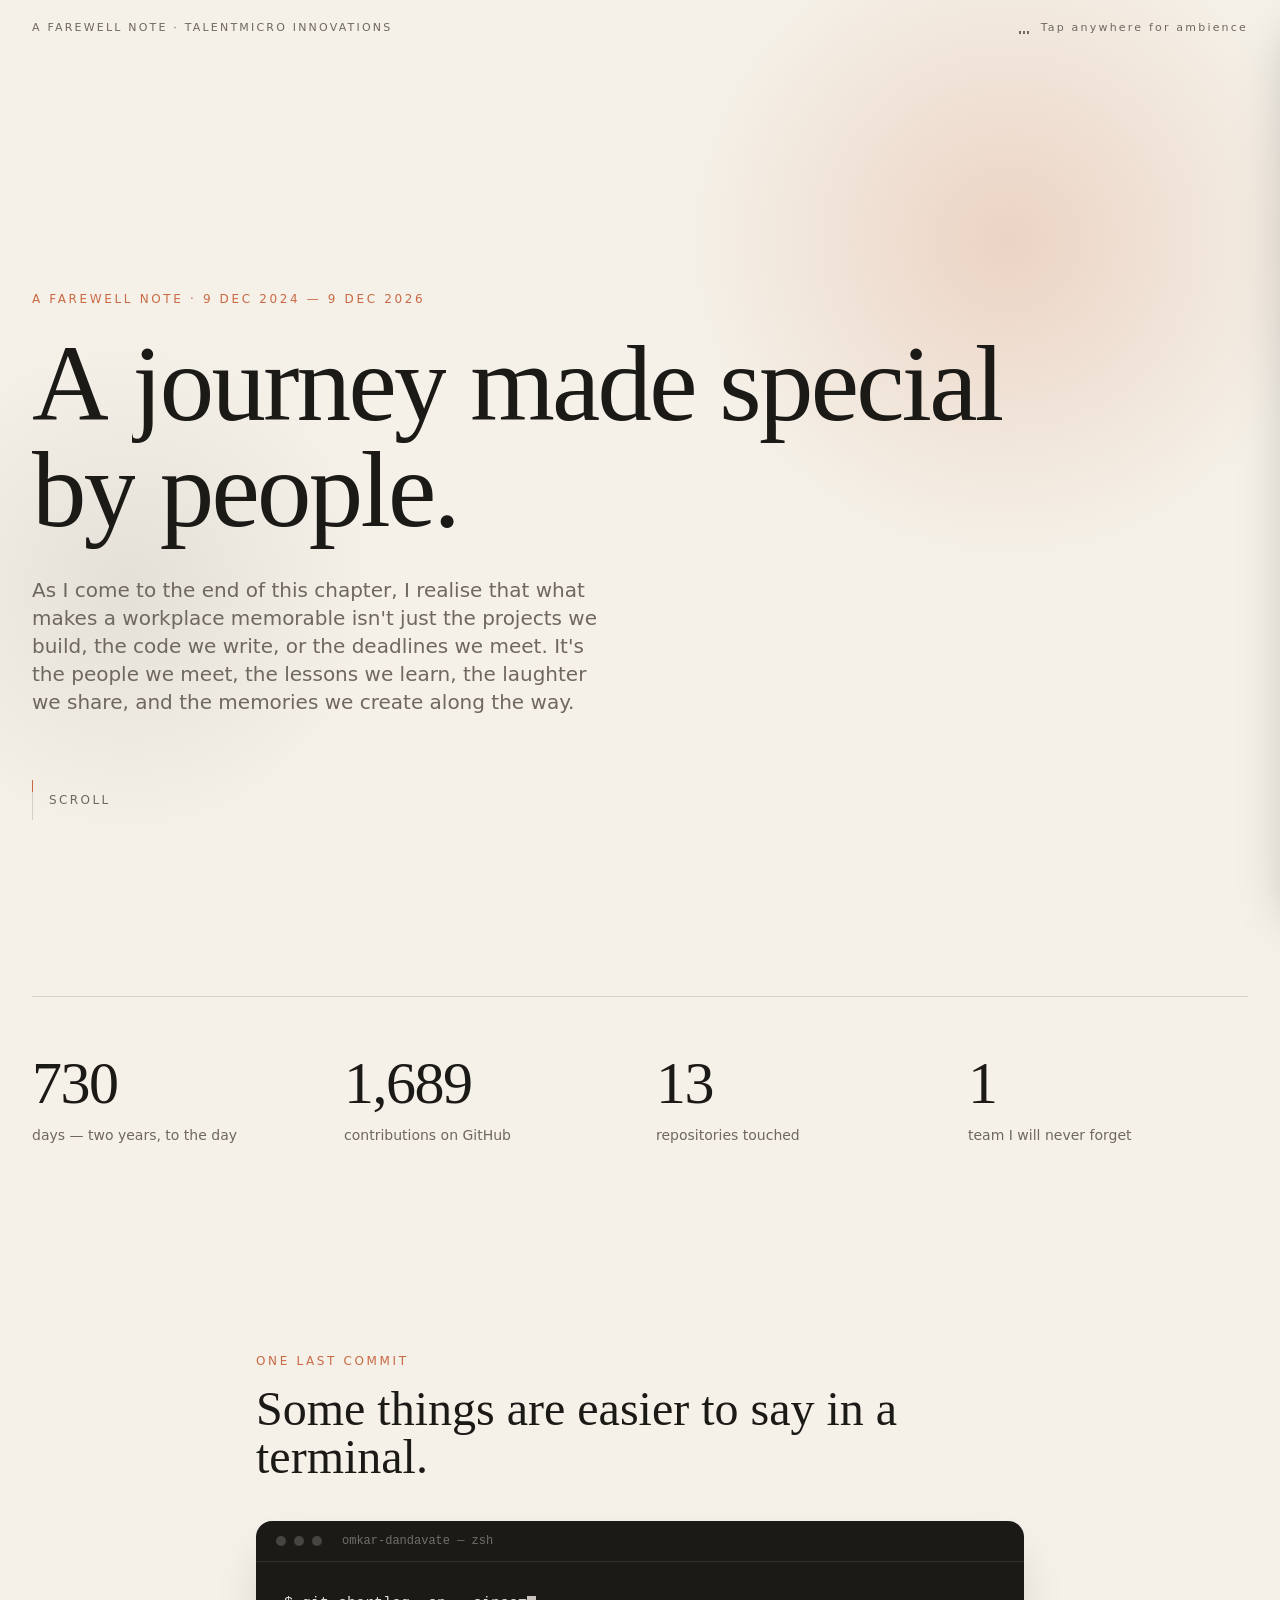
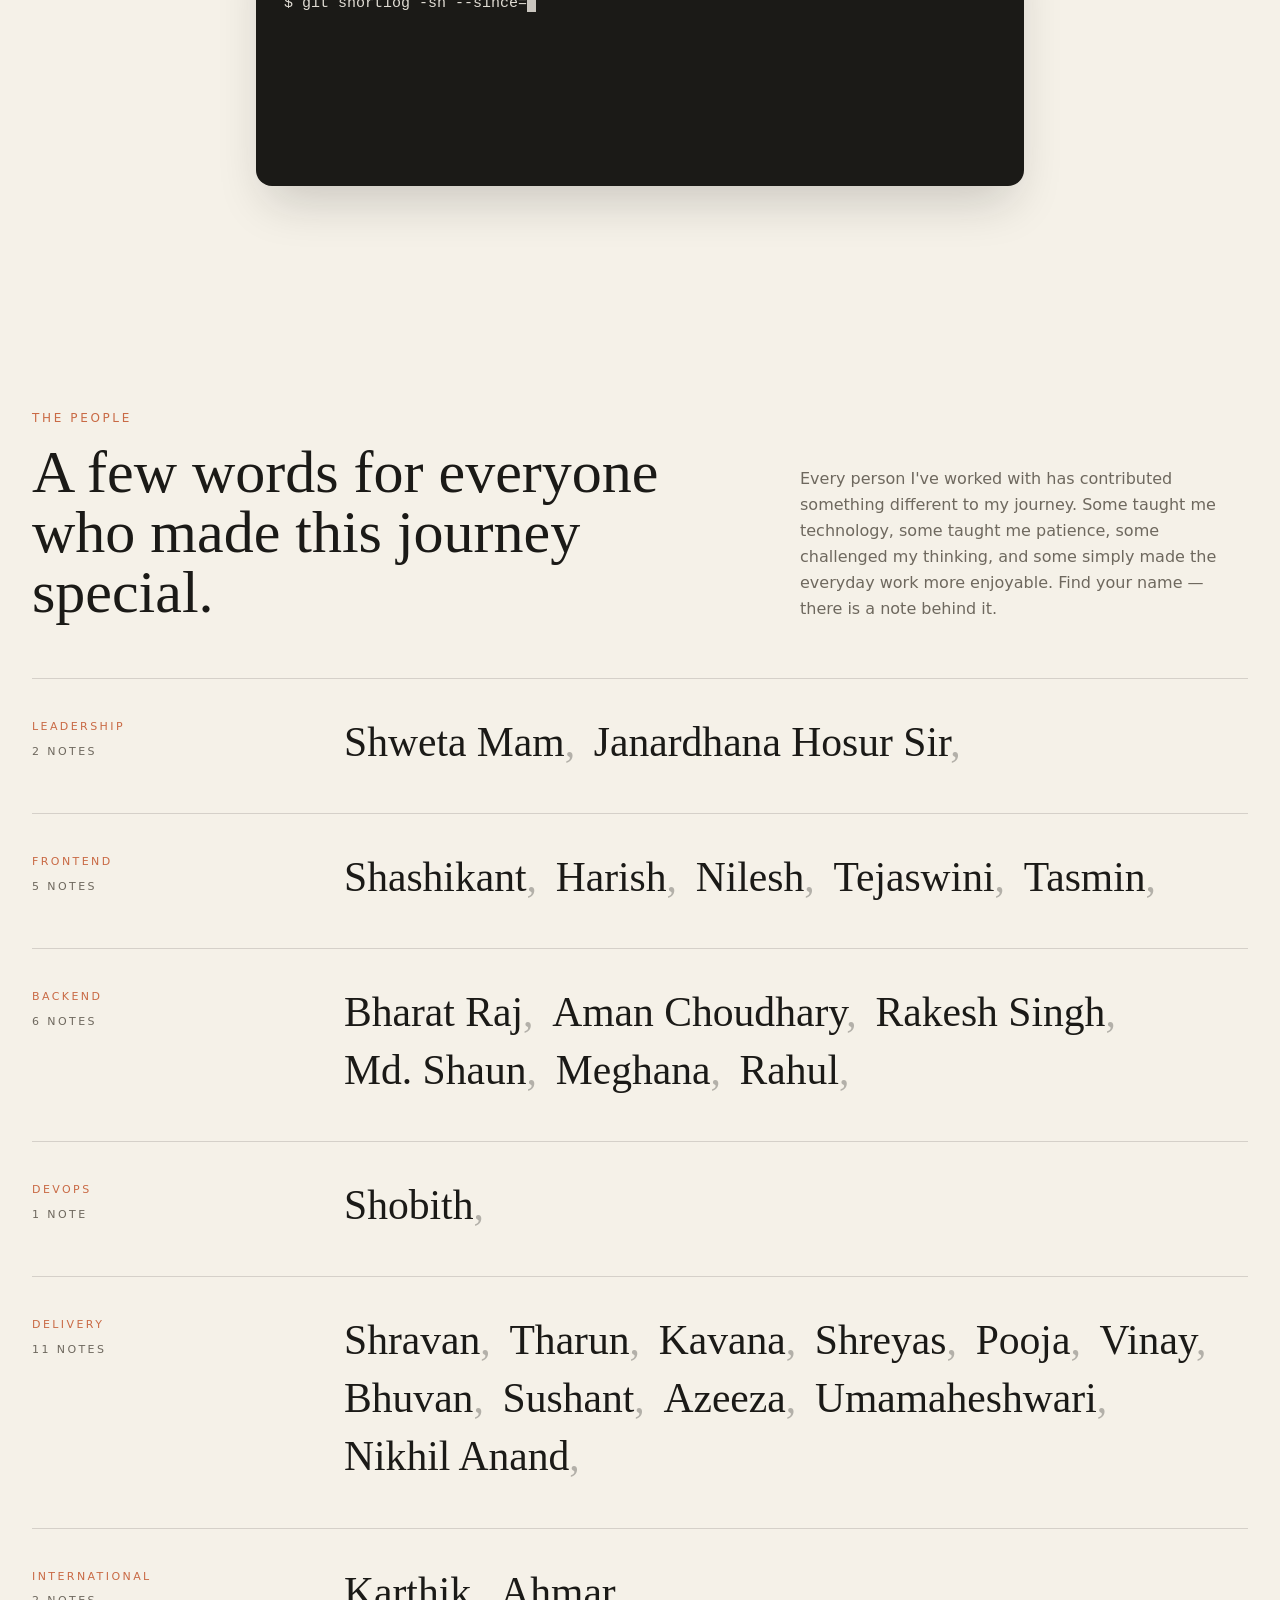
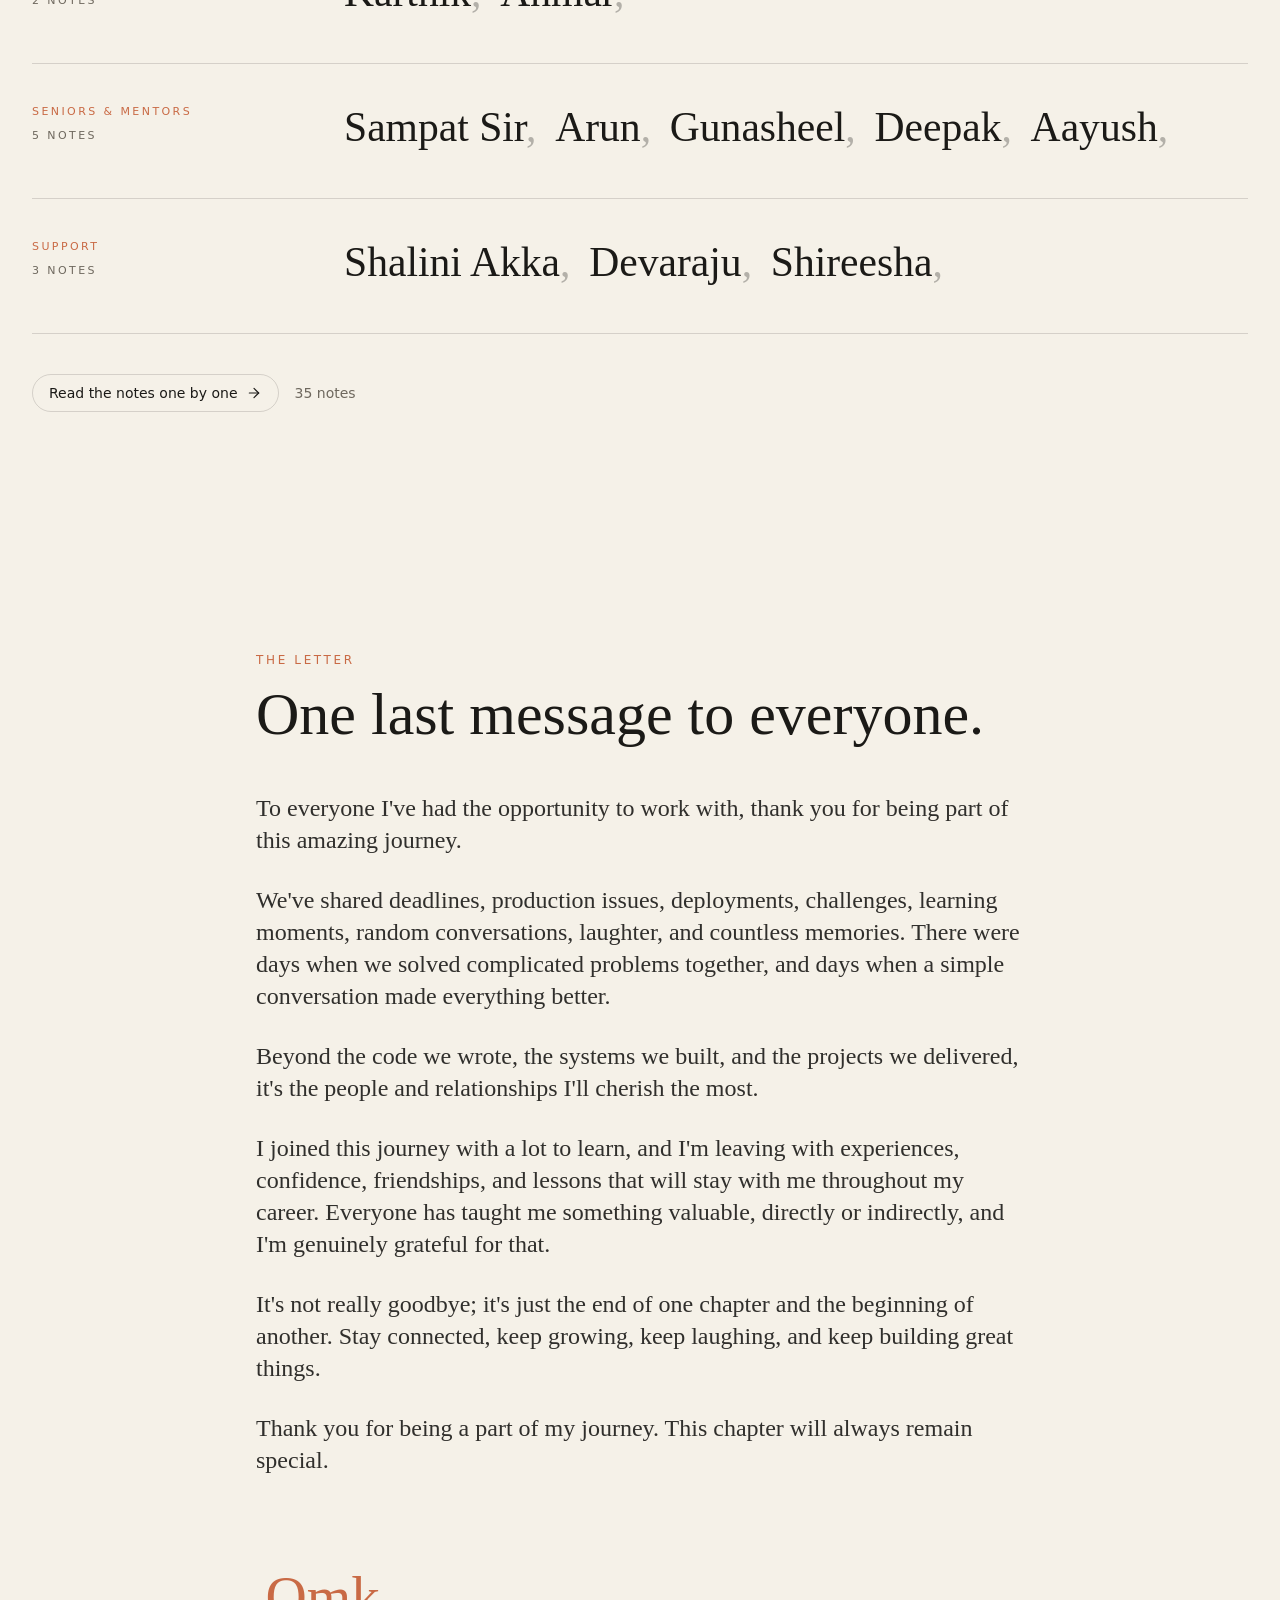
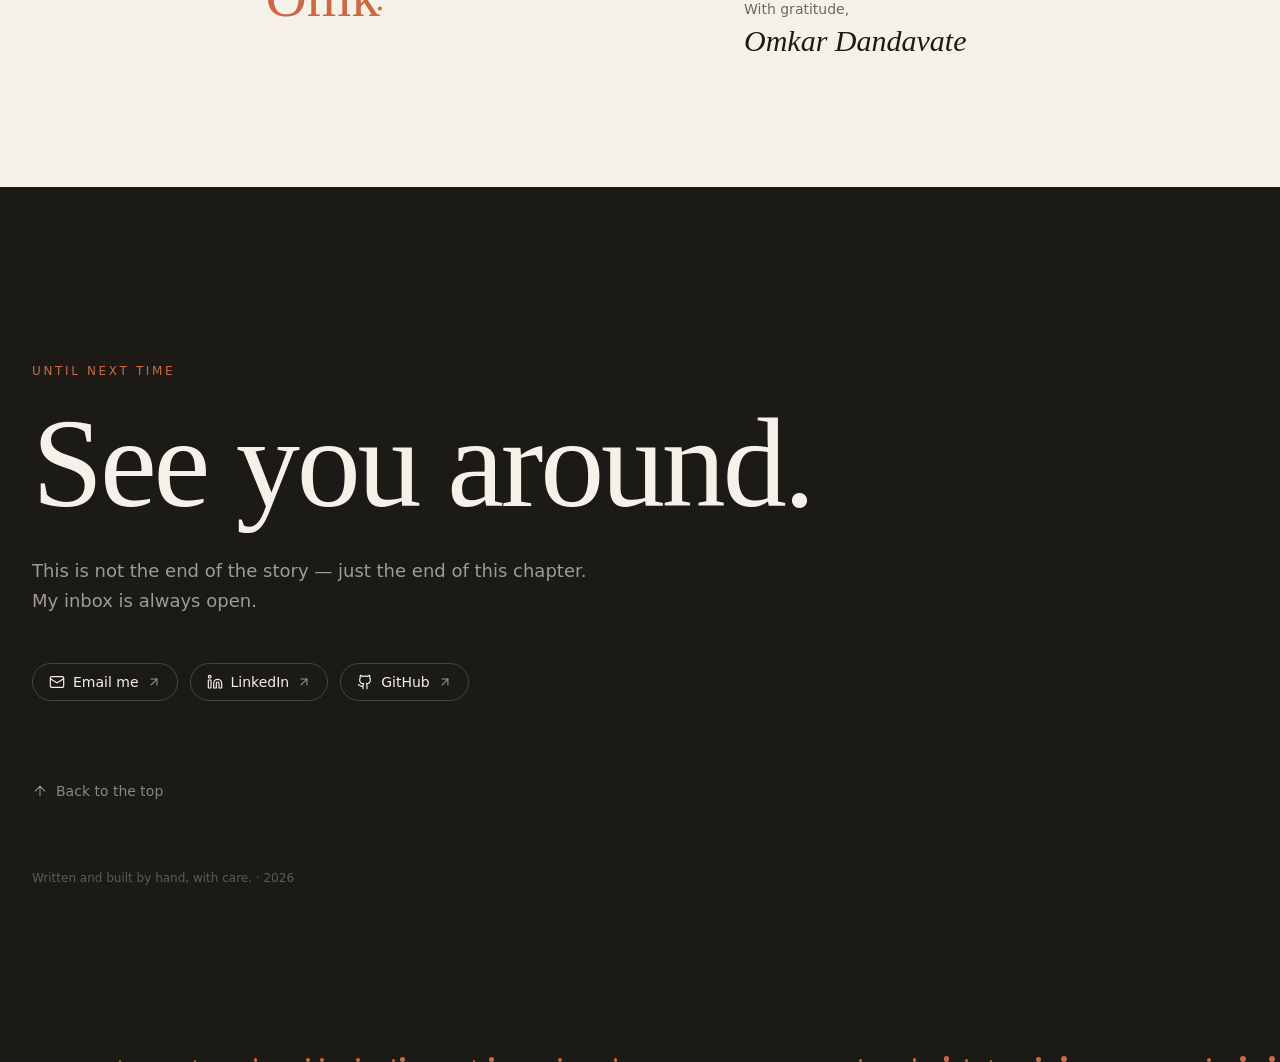
==== dashboard.html @ e82bcb47 "people: tidy comment" ====
<!doctype html>
<html lang="en">
<head>
<meta charset="utf-8" />
<meta name="viewport" content="width=device-width, initial-scale=1" />
<title>Signing off</title>
<style>*,:after,:before{--tw-border-spacing-x:0;--tw-border-spacing-y:0;--tw-translate-x:0;--tw-translate-y:0;--tw-rotate:0;--tw-skew-x:0;--tw-skew-y:0;--tw-scale-x:1;--tw-scale-y:1;--tw-pan-x: ;--tw-pan-y: ;--tw-pinch-zoom: ;--tw-scroll-snap-strictness:proximity;--tw-gradient-from-position: ;--tw-gradient-via-position: ;--tw-gradient-to-position: ;--tw-ordinal: ;--tw-slashed-zero: ;--tw-numeric-figure: ;--tw-numeric-spacing: ;--tw-numeric-fraction: ;--tw-ring-inset: ;--tw-ring-offset-width:0px;--tw-ring-offset-color:#fff;--tw-ring-color:rgba(59,130,246,.5);--tw-ring-offset-shadow:0 0 #0000;--tw-ring-shadow:0 0 #0000;--tw-shadow:0 0 #0000;--tw-shadow-colored:0 0 #0000;--tw-blur: ;--tw-brightness: ;--tw-contrast: ;--tw-grayscale: ;--tw-hue-rotate: ;--tw-invert: ;--tw-saturate: ;--tw-sepia: ;--tw-drop-shadow: ;--tw-backdrop-blur: ;--tw-backdrop-brightness: ;--tw-backdrop-contrast: ;--tw-backdrop-grayscale: ;--tw-backdrop-hue-rotate: ;--tw-backdrop-invert: ;--tw-backdrop-opacity: ;--tw-backdrop-saturate: ;--tw-backdrop-sepia: ;--tw-contain-size: ;--tw-contain-layout: ;--tw-contain-paint: ;--tw-contain-style: }::backdrop{--tw-border-spacing-x:0;--tw-border-spacing-y:0;--tw-translate-x:0;--tw-translate-y:0;--tw-rotate:0;--tw-skew-x:0;--tw-skew-y:0;--tw-scale-x:1;--tw-scale-y:1;--tw-pan-x: ;--tw-pan-y: ;--tw-pinch-zoom: ;--tw-scroll-snap-strictness:proximity;--tw-gradient-from-position: ;--tw-gradient-via-position: ;--tw-gradient-to-position: ;--tw-ordinal: ;--tw-slashed-zero: ;--tw-numeric-figure: ;--tw-numeric-spacing: ;--tw-numeric-fraction: ;--tw-ring-inset: ;--tw-ring-offset-width:0px;--tw-ring-offset-color:#fff;--tw-ring-color:rgba(59,130,246,.5);--tw-ring-offset-shadow:0 0 #0000;--tw-ring-shadow:0 0 #0000;--tw-shadow:0 0 #0000;--tw-shadow-colored:0 0 #0000;--tw-blur: ;--tw-brightness: ;--tw-contrast: ;--tw-grayscale: ;--tw-hue-rotate: ;--tw-invert: ;--tw-saturate: ;--tw-sepia: ;--tw-drop-shadow: ;--tw-backdrop-blur: ;--tw-backdrop-brightness: ;--tw-backdrop-contrast: ;--tw-backdrop-grayscale: ;--tw-backdrop-hue-rotate: ;--tw-backdrop-invert: ;--tw-backdrop-opacity: ;--tw-backdrop-saturate: ;--tw-backdrop-sepia: ;--tw-contain-size: ;--tw-contain-layout: ;--tw-contain-paint: ;--tw-contain-style: }/*! tailwindcss v3.4.19 | MIT License | https://tailwindcss.com*/*,:after,:before{border:0 solid #e5e7eb;box-sizing:border-box}:after,:before{--tw-content:""}:host,html{line-height:1.5;-webkit-text-size-adjust:100%;font-family:system-ui,Segoe UI,Inter,Roboto,sans-serif;font-feature-settings:normal;font-variation-settings:normal;-moz-tab-size:4;-o-tab-size:4;tab-size:4;-webkit-tap-highlight-color:transparent}body{line-height:inherit;margin:0}hr{border-top-width:1px;color:inherit;height:0}abbr:where([title]){-webkit-text-decoration:underline dotted;text-decoration:underline dotted}h1,h2,h3,h4,h5,h6{font-size:inherit;font-weight:inherit}a{color:inherit;text-decoration:inherit}b,strong{font-weight:bolder}code,kbd,pre,samp{font-family:ui-monospace,Consolas,Cascadia Mono,Menlo,monospace;font-feature-settings:normal;font-size:1em;font-variation-settings:normal}small{font-size:80%}sub,sup{font-size:75%;line-height:0;position:relative;vertical-align:baseline}sub{bottom:-.25em}sup{top:-.5em}table{border-collapse:collapse;border-color:inherit;text-indent:0}button,input,optgroup,select,textarea{color:inherit;font-family:inherit;font-feature-settings:inherit;font-size:100%;font-variation-settings:inherit;font-weight:inherit;letter-spacing:inherit;line-height:inherit;margin:0;padding:0}button,select{text-transform:none}button,input:where([type=button]),input:where([type=reset]),input:where([type=submit]){-webkit-appearance:button;background-color:transparent;background-image:none}:-moz-focusring{outline:auto}:-moz-ui-invalid{box-shadow:none}progress{vertical-align:baseline}::-webkit-inner-spin-button,::-webkit-outer-spin-button{height:auto}[type=search]{-webkit-appearance:textfield;outline-offset:-2px}::-webkit-search-decoration{-webkit-appearance:none}::-webkit-file-upload-button{-webkit-appearance:button;font:inherit}summary{display:list-item}blockquote,dd,dl,figure,h1,h2,h3,h4,h5,h6,hr,p,pre{margin:0}fieldset{margin:0}fieldset,legend{padding:0}menu,ol,ul{list-style:none;margin:0;padding:0}dialog{padding:0}textarea{resize:vertical}input::-moz-placeholder,textarea::-moz-placeholder{color:#9ca3af;opacity:1}input::placeholder,textarea::placeholder{color:#9ca3af;opacity:1}[role=button],button{cursor:pointer}:disabled{cursor:default}audio,canvas,embed,iframe,img,object,svg,video{display:block;vertical-align:middle}img,video{height:auto;max-width:100%}[hidden]:where(:not([hidden=until-found])){display:none}.eyebrow{font-size:.75rem;letter-spacing:.22em;line-height:1rem;text-transform:uppercase;--tw-text-opacity:1;color:rgb(var(--c-accent)/var(--tw-text-opacity,1))}.pill{align-items:center;border-radius:9999px;border-width:1px;display:inline-flex;font-size:.875rem;gap:.5rem;line-height:1.25rem;padding:.5rem 1rem;transition-duration:.3s;transition-property:color,background-color,border-color,text-decoration-color,fill,stroke;transition-timing-function:cubic-bezier(.4,0,.2,1)}.icon{fill:none;stroke:currentColor;stroke-linecap:round;stroke-linejoin:round;stroke-width:1.75}.pointer-events-none{pointer-events:none}.static{position:static}.fixed{position:fixed}.absolute{position:absolute}.relative{position:relative}.inset-0{inset:0}.inset-x-0{left:0;right:0}.-left-40{left:-10rem}.-right-24{right:-6rem}.-top-32{top:-8rem}.-top-4{top:-1rem}.bottom-0{bottom:0}.left-0{left:0}.right-0{right:0}.right-5{right:1.25rem}.top-0{top:0}.top-1\/3{top:33.333333%}.top-24{top:6rem}.z-40{z-index:40}.z-50{z-index:50}.z-\[60\]{z-index:60}.mx-auto{margin-left:auto;margin-right:auto}.-mr-2{margin-right:-.5rem}.-mt-1{margin-top:-.25rem}.mb-1{margin-bottom:.25rem}.ml-3{margin-left:.75rem}.mr-\[\.45em\]{margin-right:.45em}.mt-1{margin-top:.25rem}.mt-10{margin-top:2.5rem}.mt-12{margin-top:3rem}.mt-14{margin-top:3.5rem}.mt-16{margin-top:4rem}.mt-20{margin-top:5rem}.mt-3{margin-top:.75rem}.mt-4{margin-top:1rem}.mt-5{margin-top:1.25rem}.mt-6{margin-top:1.5rem}.mt-8{margin-top:2rem}.block{display:block}.inline-block{display:inline-block}.flex{display:flex}.inline-flex{display:inline-flex}.grid{display:grid}.hidden{display:none}.h-10{height:2.5rem}.h-16{height:4rem}.h-2\.5{height:.625rem}.h-20{height:5rem}.h-3{height:.75rem}.h-3\.5{height:.875rem}.h-4{height:1rem}.h-5{height:1.25rem}.h-\[1\.1em\]{height:1.1em}.h-\[36rem\]{height:36rem}.h-\[46rem\]{height:46rem}.h-auto{height:auto}.h-full{height:100%}.h-px{height:1px}.min-h-\[14rem\]{min-height:14rem}.min-h-screen{min-height:100vh}.w-10{width:2.5rem}.w-16{width:4rem}.w-2\.5{width:.625rem}.w-20{width:5rem}.w-3\.5{width:.875rem}.w-4{width:1rem}.w-5{width:1.25rem}.w-\[\.6em\]{width:.6em}.w-\[2px\]{width:2px}.w-\[36rem\]{width:36rem}.w-\[46rem\]{width:46rem}.w-full{width:100%}.w-px{width:1px}.max-w-2xl{max-width:42rem}.max-w-3xl{max-width:48rem}.max-w-5xl{max-width:64rem}.max-w-6xl{max-width:72rem}.max-w-md{max-width:28rem}.max-w-xl{max-width:36rem}.flex-1{flex:1 1 0%}.shrink-0{flex-shrink:0}.grow{flex-grow:1}.origin-bottom{transform-origin:bottom}.origin-left{transform-origin:left}.translate-x-full{--tw-translate-x:100%}.translate-x-full,.translate-y-1{transform:translate(var(--tw-translate-x),var(--tw-translate-y)) rotate(var(--tw-rotate)) skewX(var(--tw-skew-x)) skewY(var(--tw-skew-y)) scaleX(var(--tw-scale-x)) scaleY(var(--tw-scale-y))}.translate-y-1{--tw-translate-y:0.25rem}.scale-y-\[\.25\]{--tw-scale-y:.25}.scale-y-\[\.25\],.transform{transform:translate(var(--tw-translate-x),var(--tw-translate-y)) rotate(var(--tw-rotate)) skewX(var(--tw-skew-x)) skewY(var(--tw-skew-y)) scaleX(var(--tw-scale-x)) scaleY(var(--tw-scale-y))}@keyframes blink{50%{opacity:0}}.animate-blink{animation:blink 1s steps(1) infinite}@keyframes floaty{0%,to{transform:translateZ(0) scale(1)}50%{transform:translate3d(30px,-24px,0) scale(1.08)}}.animate-floaty{animation:floaty 18s ease-in-out infinite}@keyframes rise{0%{opacity:0;transform:translateY(0)}15%{opacity:.55}to{opacity:0;transform:translateY(-110vh)}}.animate-rise{animation:rise 14s linear infinite}@keyframes scrolldot{0%{opacity:0;transform:translateY(-100%)}30%{opacity:1}to{opacity:0;transform:translateY(400%)}}.animate-scrolldot{animation:scrolldot 2.2s cubic-bezier(.4,0,.2,1) infinite}.grid-cols-1{grid-template-columns:repeat(1,minmax(0,1fr))}.grid-cols-2{grid-template-columns:repeat(2,minmax(0,1fr))}.flex-col{flex-direction:column}.flex-wrap{flex-wrap:wrap}.place-items-center{place-items:center}.items-end{align-items:flex-end}.items-center{align-items:center}.justify-end{justify-content:flex-end}.justify-between{justify-content:space-between}.gap-2{gap:.5rem}.gap-3{gap:.75rem}.gap-4{gap:1rem}.gap-6{gap:1.5rem}.gap-\[2px\]{gap:2px}.gap-x-8{-moz-column-gap:2rem;column-gap:2rem}.gap-y-12{row-gap:3rem}.gap-y-3{row-gap:.75rem}.space-y-5>:not([hidden])~:not([hidden]){--tw-space-y-reverse:0;margin-bottom:calc(1.25rem*var(--tw-space-y-reverse));margin-top:calc(1.25rem*(1 - var(--tw-space-y-reverse)))}.space-y-7>:not([hidden])~:not([hidden]){--tw-space-y-reverse:0;margin-bottom:calc(1.75rem*var(--tw-space-y-reverse));margin-top:calc(1.75rem*(1 - var(--tw-space-y-reverse)))}.overflow-hidden{overflow:hidden}.overflow-y-auto{overflow-y:auto}.overflow-x-hidden{overflow-x:hidden}.whitespace-nowrap{white-space:nowrap}.whitespace-pre-wrap{white-space:pre-wrap}.rounded-2xl{border-radius:1rem}.rounded-full{border-radius:9999px}.border-b{border-bottom-width:1px}.border-t{border-top-width:1px}.border-ink\/10{border-color:rgb(var(--c-ink)/.1)}.border-ink\/15{border-color:rgb(var(--c-ink)/.15)}.border-paper\/10{border-color:rgb(var(--c-paper)/.1)}.border-paper\/20{border-color:rgb(var(--c-paper)/.2)}.bg-accent{--tw-bg-opacity:1;background-color:rgb(var(--c-accent)/var(--tw-bg-opacity,1))}.bg-current{background-color:currentColor}.bg-ink{--tw-bg-opacity:1;background-color:rgb(var(--c-ink)/var(--tw-bg-opacity,1))}.bg-ink\/15{background-color:rgb(var(--c-ink)/.15)}.bg-ink\/40{background-color:rgb(var(--c-ink)/.4)}.bg-paper{--tw-bg-opacity:1;background-color:rgb(var(--c-paper)/var(--tw-bg-opacity,1))}.bg-paper\/20{background-color:rgb(var(--c-paper)/.2)}.bg-paper\/80{background-color:rgb(var(--c-paper)/.8)}.bg-\[radial-gradient\(circle\2c rgb\(var\(--c-accent\)\/\.22\)\2c transparent_62\%\)\]{background-image:radial-gradient(circle,rgb(var(--c-accent)/.22),transparent 62%)}.bg-\[radial-gradient\(circle\2c rgb\(var\(--c-ink\)\/\.08\)\2c transparent_62\%\)\]{background-image:radial-gradient(circle,rgb(var(--c-ink)/.08),transparent 62%)}.object-cover{-o-object-fit:cover;object-fit:cover}.p-5{padding:1.25rem}.px-5{padding-left:1.25rem;padding-right:1.25rem}.px-6{padding-left:1.5rem;padding-right:1.5rem}.py-20{padding-bottom:5rem;padding-top:5rem}.py-3{padding-bottom:.75rem;padding-top:.75rem}.py-32{padding-bottom:8rem;padding-top:8rem}.py-5{padding-bottom:1.25rem;padding-top:1.25rem}.py-8{padding-bottom:2rem;padding-top:2rem}.pb-14{padding-bottom:3.5rem}.pt-14{padding-top:3.5rem}.pt-32{padding-top:8rem}.pt-6{padding-top:1.5rem}.text-left{text-align:left}.align-baseline{vertical-align:baseline}.align-text-bottom{vertical-align:text-bottom}.font-hand{font-family:Segoe Script,Snell Roundhand,Apple Chancery,Brush Script MT,Lucida Handwriting,cursive}.font-mono{font-family:ui-monospace,Consolas,Cascadia Mono,Menlo,monospace}.font-sans{font-family:system-ui,Segoe UI,Inter,Roboto,sans-serif}.font-serif{font-family:Iowan Old Style,Palatino Linotype,Book Antiqua,Palatino,Georgia,serif}.text-2xl{font-size:1.5rem;line-height:2rem}.text-3xl{font-size:1.875rem;line-height:2.25rem}.text-4xl{font-size:2.25rem;line-height:2.5rem}.text-5xl{font-size:3rem;line-height:1}.text-\[10px\]{font-size:10px}.text-\[11px\]{font-size:11px}.text-\[13px\]{font-size:13px}.text-\[clamp\(2\.8rem\2c 10vw\2c 9rem\)\]{font-size:clamp(2.8rem,10vw,9rem)}.text-\[clamp\(2\.8rem\2c 8\.5vw\2c 7\.5rem\)\]{font-size:clamp(2.8rem,8.5vw,7.5rem)}.text-lg{font-size:1.125rem;line-height:1.75rem}.text-sm{font-size:.875rem;line-height:1.25rem}.text-xl{font-size:1.25rem;line-height:1.75rem}.text-xs{font-size:.75rem;line-height:1rem}.uppercase{text-transform:uppercase}.italic{font-style:italic}.tabular-nums{--tw-numeric-spacing:tabular-nums;font-variant-numeric:var(--tw-ordinal) var(--tw-slashed-zero) var(--tw-numeric-figure) var(--tw-numeric-spacing) var(--tw-numeric-fraction)}.leading-7{line-height:1.75rem}.leading-\[\.95\]{line-height:.95}.leading-\[\.98\]{line-height:.98}.leading-\[1\.25\]{line-height:1.25}.leading-relaxed{line-height:1.625}.leading-tight{line-height:1.25}.tracking-\[\.18em\]{letter-spacing:.18em}.tracking-\[\.22em\]{letter-spacing:.22em}.tracking-\[\.2em\]{letter-spacing:.2em}.tracking-tight{letter-spacing:-.025em}.text-accent{--tw-text-opacity:1;color:rgb(var(--c-accent)/var(--tw-text-opacity,1))}.text-ink{--tw-text-opacity:1;color:rgb(var(--c-ink)/var(--tw-text-opacity,1))}.text-ink\/30{color:rgb(var(--c-ink)/.3)}.text-ink\/90{color:rgb(var(--c-ink)/.9)}.text-muted{--tw-text-opacity:1;color:rgb(var(--c-muted)/var(--tw-text-opacity,1))}.text-paper{--tw-text-opacity:1;color:rgb(var(--c-paper)/var(--tw-text-opacity,1))}.text-paper\/30{color:rgb(var(--c-paper)/.3)}.text-paper\/40{color:rgb(var(--c-paper)/.4)}.text-paper\/50{color:rgb(var(--c-paper)/.5)}.text-paper\/60{color:rgb(var(--c-paper)/.6)}.text-paper\/90{color:rgb(var(--c-paper)/.9)}.underline{text-decoration-line:underline}.decoration-transparent{text-decoration-color:transparent}.decoration-1{text-decoration-thickness:1px}.underline-offset-8{text-underline-offset:8px}.antialiased{-webkit-font-smoothing:antialiased;-moz-osx-font-smoothing:grayscale}.opacity-0{opacity:0}.opacity-100{opacity:1}.opacity-60{opacity:.6}.shadow-2xl{--tw-shadow:0 25px 50px -12px rgba(0,0,0,.25);--tw-shadow-colored:0 25px 50px -12px var(--tw-shadow-color);box-shadow:var(--tw-ring-offset-shadow,0 0 #0000),var(--tw-ring-shadow,0 0 #0000),var(--tw-shadow)}.shadow-ink\/20{--tw-shadow-color:rgb(var(--c-ink)/0.2);--tw-shadow:var(--tw-shadow-colored)}.ring-1{--tw-ring-offset-shadow:var(--tw-ring-inset) 0 0 0 var(--tw-ring-offset-width) var(--tw-ring-offset-color);--tw-ring-shadow:var(--tw-ring-inset) 0 0 0 calc(1px + var(--tw-ring-offset-width)) var(--tw-ring-color);box-shadow:var(--tw-ring-offset-shadow),var(--tw-ring-shadow),var(--tw-shadow,0 0 #0000)}.ring-ink\/10{--tw-ring-color:rgb(var(--c-ink)/0.1)}.filter{filter:var(--tw-blur) var(--tw-brightness) var(--tw-contrast) var(--tw-grayscale) var(--tw-hue-rotate) var(--tw-invert) var(--tw-saturate) var(--tw-sepia) var(--tw-drop-shadow)}.transition{transition-duration:.15s;transition-property:color,background-color,border-color,text-decoration-color,fill,stroke,opacity,box-shadow,transform,filter,backdrop-filter;transition-timing-function:cubic-bezier(.4,0,.2,1)}.transition-all{transition-duration:.15s;transition-property:all;transition-timing-function:cubic-bezier(.4,0,.2,1)}.transition-colors{transition-duration:.15s;transition-property:color,background-color,border-color,text-decoration-color,fill,stroke;transition-timing-function:cubic-bezier(.4,0,.2,1)}.transition-opacity{transition-duration:.15s;transition-property:opacity;transition-timing-function:cubic-bezier(.4,0,.2,1)}.transition-transform{transition-duration:.15s;transition-property:transform;transition-timing-function:cubic-bezier(.4,0,.2,1)}.duration-300{transition-duration:.3s}.duration-500{transition-duration:.5s}.duration-700{transition-duration:.7s}.ease-\[cubic-bezier\(\.2\2c \.8\2c \.2\2c 1\)\]{transition-timing-function:cubic-bezier(.2,.8,.2,1)}.selection\:bg-accent\/20 ::-moz-selection{background-color:rgb(var(--c-accent)/.2)}.selection\:bg-accent\/20 ::selection{background-color:rgb(var(--c-accent)/.2)}.selection\:bg-accent\/20::-moz-selection{background-color:rgb(var(--c-accent)/.2)}.selection\:bg-accent\/20::selection{background-color:rgb(var(--c-accent)/.2)}.hover\:border-ink:hover{--tw-border-opacity:1;border-color:rgb(var(--c-ink)/var(--tw-border-opacity,1))}.hover\:border-paper:hover{--tw-border-opacity:1;border-color:rgb(var(--c-paper)/var(--tw-border-opacity,1))}.hover\:bg-ink\/5:hover{background-color:rgb(var(--c-ink)/.05)}.hover\:bg-paper:hover{--tw-bg-opacity:1;background-color:rgb(var(--c-paper)/var(--tw-bg-opacity,1))}.hover\:\!text-accent:hover{--tw-text-opacity:1!important;color:rgb(var(--c-accent)/var(--tw-text-opacity,1))!important}.hover\:text-ink:hover{--tw-text-opacity:1;color:rgb(var(--c-ink)/var(--tw-text-opacity,1))}.hover\:text-paper:hover{--tw-text-opacity:1;color:rgb(var(--c-paper)/var(--tw-text-opacity,1))}.focus\:outline-none:focus{outline:2px solid transparent;outline-offset:2px}.focus-visible\:\!text-accent:focus-visible{--tw-text-opacity:1!important;color:rgb(var(--c-accent)/var(--tw-text-opacity,1))!important}.group\/n:hover .group-hover\/n\:translate-y-0{--tw-translate-y:0px;transform:translate(var(--tw-translate-x),var(--tw-translate-y)) rotate(var(--tw-rotate)) skewX(var(--tw-skew-x)) skewY(var(--tw-skew-y)) scaleX(var(--tw-scale-x)) scaleY(var(--tw-scale-y))}.group\/n:hover .group-hover\/n\:text-ink\/30,.group\/row:hover .group-hover\/row\:text-ink\/30{color:rgb(var(--c-ink)/.3)}.group\/n:hover .group-hover\/n\:decoration-accent{text-decoration-color:rgb(var(--c-accent)/1)}.group\/n:hover .group-hover\/n\:opacity-100{opacity:1}.group\/n:focus-visible .group-focus-visible\/n\:opacity-100{opacity:1}@keyframes eq{0%,to{transform:scaleY(.25)}50%{transform:scaleY(1)}}.group.playing .group-\[\.playing\]\:animate-eq{animation:eq .9s ease-in-out infinite}@media (min-width:640px){.sm\:right-8{right:2rem}.sm\:col-span-3{grid-column:span 3/span 3}.sm\:col-span-9{grid-column:span 9/span 9}.sm\:h-28{height:7rem}.sm\:w-28{width:7rem}.sm\:max-w-lg{max-width:32rem}.sm\:grid-cols-12{grid-template-columns:repeat(12,minmax(0,1fr))}.sm\:flex-row{flex-direction:row}.sm\:flex-col{flex-direction:column}.sm\:items-end{align-items:flex-end}.sm\:justify-start{justify-content:flex-start}.sm\:justify-between{justify-content:space-between}.sm\:gap-10{gap:2.5rem}.sm\:p-7{padding:1.75rem}.sm\:px-8{padding-left:2rem;padding-right:2rem}.sm\:py-10{padding-bottom:2.5rem;padding-top:2.5rem}.sm\:py-24{padding-bottom:6rem;padding-top:6rem}.sm\:py-28{padding-bottom:7rem;padding-top:7rem}.sm\:py-32{padding-bottom:8rem;padding-top:8rem}.sm\:py-44{padding-bottom:11rem;padding-top:11rem}.sm\:pb-20{padding-bottom:5rem}.sm\:text-2xl{font-size:1.5rem;line-height:2rem}.sm\:text-3xl{font-size:1.875rem;line-height:2.25rem}.sm\:text-5xl{font-size:3rem;line-height:1}.sm\:text-6xl{font-size:3.75rem;line-height:1}.sm\:text-\[15px\]{font-size:15px}.sm\:text-\[2\.6rem\]{font-size:2.6rem}.sm\:text-xl{font-size:1.25rem;line-height:1.75rem}.sm\:leading-\[1\.3\]{line-height:1.3}}@media (min-width:768px){.md\:grid-cols-4{grid-template-columns:repeat(4,minmax(0,1fr))}}</style>
<style>
  /* ========== THEME TOKENS (edit colours here) ========== */
  :root {
    --c-paper: 245 241 232;
    --c-ink: 27 26 23;
    --c-accent: 201 106 69;
    --c-muted: 110 104 94;
  }

  /* ========== MOTION PRIMITIVES (JS adds .in when an element scrolls into view) ========== */
  .rv { opacity: 0; transform: translateY(28px);
        transition: opacity .9s cubic-bezier(.2,.7,.2,1) var(--d, 0ms), transform .9s cubic-bezier(.2,.7,.2,1) var(--d, 0ms) }
  .rv.in { opacity: 1; transform: none }
  .rv-stagger > * { opacity: 0; transform: translateY(22px);
        transition: opacity .8s cubic-bezier(.2,.7,.2,1) calc(var(--i, 0) * 90ms), transform .8s cubic-bezier(.2,.7,.2,1) calc(var(--i, 0) * 90ms) }
  .rv-stagger.in > * { opacity: 1; transform: none }
  .w { display: inline-block; overflow: hidden; vertical-align: bottom; padding-bottom: .1em; margin-bottom: -.1em }
  .w > span { display: inline-block; transform: translateY(112%); transition: transform 1s cubic-bezier(.2,.7,.1,1) calc(var(--i) * 70ms) }
  .in .w > span { transform: none }
  .rule { transform: scaleX(0); transform-origin: left; transition: transform 1.2s cubic-bezier(.2,.7,.2,1) var(--d, 0ms) }
  .rule.in { transform: none }
  #sig-line { transition: stroke-dashoffset 1.1s cubic-bezier(.4,0,.2,1) }

  @media (prefers-reduced-motion: reduce) {
    .rv, .rv-stagger > *, .w > span, .rule { opacity: 1 !important; transform: none !important; transition: none !important }
    *, *::before, *::after { animation: none !important }
  }
</style>
</head>

<body class="bg-paper text-ink font-sans antialiased overflow-x-hidden selection:bg-accent/20">

<svg width="0" height="0" class="absolute" aria-hidden="true"><symbol id="i-arrow-down" viewBox="0 0 24 24"><path d="M12 5v14" />
  <path d="m19 12-7 7-7-7" /></symbol><symbol id="i-arrow-left" viewBox="0 0 24 24"><path d="m12 19-7-7 7-7" />
  <path d="M19 12H5" /></symbol><symbol id="i-arrow-right" viewBox="0 0 24 24"><path d="M5 12h14" />
  <path d="m12 5 7 7-7 7" /></symbol><symbol id="i-arrow-up-right" viewBox="0 0 24 24"><path d="M7 7h10v10" />
  <path d="M7 17 17 7" /></symbol><symbol id="i-arrow-up" viewBox="0 0 24 24"><path d="m5 12 7-7 7 7" />
  <path d="M12 19V5" /></symbol><symbol id="i-github" viewBox="0 0 24 24"><path d="M15 22v-4a4.8 4.8 0 0 0-1-3.5c3 0 6-2 6-5.5.08-1.25-.27-2.48-1-3.5.28-1.15.28-2.35 0-3.5 0 0-1 0-3 1.5-2.64-.5-5.36-.5-8 0C6 2 5 2 5 2c-.3 1.15-.3 2.35 0 3.5A5.403 5.403 0 0 0 4 9c0 3.5 3 5.5 6 5.5-.39.49-.68 1.05-.85 1.65-.17.6-.22 1.23-.15 1.85v4" />
  <path d="M9 18c-4.51 2-5-2-7-2" /></symbol><symbol id="i-heart" viewBox="0 0 24 24"><path d="M19 14c1.49-1.46 3-3.21 3-5.5A5.5 5.5 0 0 0 16.5 3c-1.76 0-3 .5-4.5 2-1.5-1.5-2.74-2-4.5-2A5.5 5.5 0 0 0 2 8.5c0 2.3 1.5 4.05 3 5.5l7 7Z" /></symbol><symbol id="i-linkedin" viewBox="0 0 24 24"><path d="M16 8a6 6 0 0 1 6 6v7h-4v-7a2 2 0 0 0-2-2 2 2 0 0 0-2 2v7h-4v-7a6 6 0 0 1 6-6z" />
  <rect width="4" height="12" x="2" y="9" />
  <circle cx="4" cy="4" r="2" /></symbol><symbol id="i-mail-open" viewBox="0 0 24 24"><path d="M21.2 8.4c.5.38.8.97.8 1.6v10a2 2 0 0 1-2 2H4a2 2 0 0 1-2-2V10a2 2 0 0 1 .8-1.6l8-6a2 2 0 0 1 2.4 0l8 6Z" />
  <path d="m22 10-8.97 5.7a1.94 1.94 0 0 1-2.06 0L2 10" /></symbol><symbol id="i-mail" viewBox="0 0 24 24"><rect width="20" height="16" x="2" y="4" rx="2" />
  <path d="m22 7-8.97 5.7a1.94 1.94 0 0 1-2.06 0L2 7" /></symbol><symbol id="i-quote" viewBox="0 0 24 24"><path d="M16 3a2 2 0 0 0-2 2v6a2 2 0 0 0 2 2 1 1 0 0 1 1 1v1a2 2 0 0 1-2 2 1 1 0 0 0-1 1v2a1 1 0 0 0 1 1 6 6 0 0 0 6-6V5a2 2 0 0 0-2-2z" />
  <path d="M5 3a2 2 0 0 0-2 2v6a2 2 0 0 0 2 2 1 1 0 0 1 1 1v1a2 2 0 0 1-2 2 1 1 0 0 0-1 1v2a1 1 0 0 0 1 1 6 6 0 0 0 6-6V5a2 2 0 0 0-2-2z" /></symbol><symbol id="i-sparkles" viewBox="0 0 24 24"><path d="M9.937 15.5A2 2 0 0 0 8.5 14.063l-6.135-1.582a.5.5 0 0 1 0-.962L8.5 9.936A2 2 0 0 0 9.937 8.5l1.582-6.135a.5.5 0 0 1 .963 0L14.063 8.5A2 2 0 0 0 15.5 9.937l6.135 1.581a.5.5 0 0 1 0 .964L15.5 14.063a2 2 0 0 0-1.437 1.437l-1.582 6.135a.5.5 0 0 1-.963 0z" />
  <path d="M20 3v4" />
  <path d="M22 5h-4" />
  <path d="M4 17v2" />
  <path d="M5 18H3" /></symbol><symbol id="i-star" viewBox="0 0 24 24"><path d="M11.525 2.295a.53.53 0 0 1 .95 0l2.31 4.679a2.123 2.123 0 0 0 1.595 1.16l5.166.756a.53.53 0 0 1 .294.904l-3.736 3.638a2.123 2.123 0 0 0-.611 1.878l.882 5.14a.53.53 0 0 1-.771.56l-4.618-2.428a2.122 2.122 0 0 0-1.973 0L6.396 21.01a.53.53 0 0 1-.77-.56l.881-5.139a2.122 2.122 0 0 0-.611-1.879L2.16 9.795a.53.53 0 0 1 .294-.906l5.165-.755a2.122 2.122 0 0 0 1.597-1.16z" /></symbol><symbol id="i-terminal" viewBox="0 0 24 24"><polyline points="4 17 10 11 4 5" />
  <line x1="12" x2="20" y1="19" y2="19" /></symbol><symbol id="i-volume-2" viewBox="0 0 24 24"><path d="M11 4.702a.705.705 0 0 0-1.203-.498L6.413 7.587A1.4 1.4 0 0 1 5.416 8H3a1 1 0 0 0-1 1v6a1 1 0 0 0 1 1h2.416a1.4 1.4 0 0 1 .997.413l3.383 3.384A.705.705 0 0 0 11 19.298z" />
  <path d="M16 9a5 5 0 0 1 0 6" />
  <path d="M19.364 18.364a9 9 0 0 0 0-12.728" /></symbol><symbol id="i-volume-x" viewBox="0 0 24 24"><path d="M11 4.702a.705.705 0 0 0-1.203-.498L6.413 7.587A1.4 1.4 0 0 1 5.416 8H3a1 1 0 0 0-1 1v6a1 1 0 0 0 1 1h2.416a1.4 1.4 0 0 1 .997.413l3.383 3.384A.705.705 0 0 0 11 19.298z" />
  <line x1="22" x2="16" y1="9" y2="15" />
  <line x1="16" x2="22" y1="9" y2="15" /></symbol><symbol id="i-x" viewBox="0 0 24 24"><path d="M18 6 6 18" />
  <path d="m6 6 12 12" /></symbol></svg>

<!-- header -->
<div id="progress" class="fixed top-0 left-0 right-0 h-px z-50 origin-left bg-accent" style="transform:scaleX(0)"></div>
<header class="fixed inset-x-0 top-0 z-40 flex items-center justify-between px-5 sm:px-8 py-5 text-[11px] uppercase tracking-[.2em] text-muted">
  <span id="hdr-label"></span>
  <button id="music" class="group inline-flex items-center gap-3 hover:text-ink transition-colors" aria-pressed="false">
    <span class="flex items-end gap-[2px] h-3" aria-hidden="true">
      <i class="block w-[2px] h-full bg-current origin-bottom scale-y-[.25] group-[.playing]:animate-eq"></i>
      <i class="block w-[2px] h-full bg-current origin-bottom scale-y-[.25] group-[.playing]:animate-eq" style="animation-delay:-.3s"></i>
      <i class="block w-[2px] h-full bg-current origin-bottom scale-y-[.25] group-[.playing]:animate-eq" style="animation-delay:-.6s"></i>
    </span>
    <span id="music-label">Ambience</span>
  </button>
</header>

<main>

  <!-- 1. OPENING -->
  <section class="relative min-h-screen flex flex-col justify-end px-5 sm:px-8 pt-32 pb-14 sm:pb-20 overflow-hidden">
    <div class="absolute inset-0 pointer-events-none" aria-hidden="true">
      <div class="animate-floaty absolute -top-32 -right-24 w-[46rem] h-[46rem] rounded-full bg-[radial-gradient(circle,rgb(var(--c-accent)/.22),transparent_62%)]"></div>
      <div class="animate-floaty absolute top-1/3 -left-40 w-[36rem] h-[36rem] rounded-full bg-[radial-gradient(circle,rgb(var(--c-ink)/.08),transparent_62%)]" style="animation-delay:-7s"></div>
    </div>
    <div id="hero-pic" class="rv absolute top-24 right-5 sm:right-8"></div>
    <div class="relative max-w-6xl">
      <p id="eyebrow" class="rv eyebrow"></p>
      <h1 id="headline" class="font-serif text-[clamp(2.8rem,8.5vw,7.5rem)] leading-[.98] tracking-tight mt-6 max-w-5xl"></h1>
      <p id="sub" class="rv mt-8 max-w-xl text-lg sm:text-xl text-muted leading-relaxed" style="--d:900ms"></p>
      <div class="rv mt-16 flex items-center gap-4 text-xs uppercase tracking-[.2em] text-muted" style="--d:1300ms">
        <span class="relative h-10 w-px bg-ink/15 overflow-hidden"><span class="absolute left-0 top-0 h-3 w-px bg-accent animate-scrolldot"></span></span>
        Scroll
      </div>
    </div>
  </section>

  <!-- 2. IN NUMBERS -->
  <section class="px-5 sm:px-8 py-20 sm:py-24">
    <div class="rule h-px bg-ink/15"></div>
    <div id="stats" class="rv-stagger grid grid-cols-2 md:grid-cols-4 gap-x-8 gap-y-12 pt-14"></div>
  </section>

  <!-- 3. ONE LAST COMMIT -->
  <section class="px-5 sm:px-8 py-20 sm:py-28">
    <div class="max-w-3xl mx-auto">
      <p class="rv eyebrow">One last commit</p>
      <h2 id="term-title" class="rv font-serif text-3xl sm:text-5xl leading-tight mt-4" style="--d:120ms"></h2>
      <div id="term" class="rv mt-10 rounded-2xl bg-ink text-paper/90 shadow-2xl shadow-ink/20 overflow-hidden" style="--d:240ms">
        <div class="flex items-center gap-2 px-5 py-3 border-b border-paper/10">
          <span class="w-2.5 h-2.5 rounded-full bg-paper/20"></span><span class="w-2.5 h-2.5 rounded-full bg-paper/20"></span><span class="w-2.5 h-2.5 rounded-full bg-paper/20"></span>
          <span class="ml-3 text-xs text-paper/40 font-mono" id="term-tab"></span>
        </div>
        <pre id="term-out" class="font-mono text-[13px] sm:text-[15px] leading-7 p-5 sm:p-7 min-h-[14rem] whitespace-pre-wrap"></pre>
      </div>
    </div>
  </section>

  <!-- 4. THE PEOPLE -->
  <section id="people" class="px-5 sm:px-8 py-20 sm:py-28">
    <div class="flex flex-col sm:flex-row sm:items-end sm:justify-between gap-6">
      <div>
        <p class="rv eyebrow">The people</p>
        <h2 id="people-title" class="rv font-serif text-4xl sm:text-6xl leading-tight mt-4 max-w-2xl" style="--d:120ms"></h2>
      </div>
      <p id="people-sub" class="rv max-w-md text-muted leading-relaxed" style="--d:240ms"></p>
    </div>
    <div id="index" class="mt-14 border-t border-ink/15"></div>
    <div class="rv mt-10 flex flex-wrap items-center gap-4" style="--d:200ms">
      <button id="read-all" class="pill border-ink/15 hover:border-ink">Read the notes one by one <svg class="icon w-4 h-4"><use href="#i-arrow-right"/></svg></button>
      <span id="people-count" class="text-sm text-muted"></span>
    </div>
  </section>

  <!-- 5. THE LETTER -->
  <section class="px-5 sm:px-8 py-20 sm:py-32">
    <div class="max-w-3xl mx-auto">
      <p class="rv eyebrow">The letter</p>
      <h2 id="letter-title" class="rv font-serif text-4xl sm:text-6xl leading-tight mt-4" style="--d:120ms"></h2>
      <div id="letter" class="rv-stagger mt-12 space-y-7 font-serif text-xl sm:text-2xl leading-relaxed text-ink/90"></div>
      <div class="rv mt-16 flex flex-col sm:flex-row sm:items-end gap-6 sm:gap-10">
        <!-- signature: the name in a handwriting face, "written" left-to-right by a clip wipe with a pen dot, then an underline flourish -->
        <svg id="sig" viewBox="0 0 560 150" class="w-full max-w-md h-auto shrink-0" aria-hidden="true">
          <defs><clipPath id="sig-clip"><rect id="sig-rect" x="0" y="0" width="0" height="150"/></clipPath></defs>
          <text id="sig-text" x="12" y="96" class="font-hand" font-size="72" fill="rgb(var(--c-accent))" clip-path="url(#sig-clip)"></text>
          <circle id="sig-pen" r="2.6" fill="rgb(var(--c-accent))" opacity="0"/>
          <path id="sig-line" d="M18 124 C120 112 300 136 540 116" fill="none" stroke="rgb(var(--c-accent))" stroke-width="2" stroke-linecap="round" opacity=".8"/>
        </svg>
        <div>
          <p id="signoff" class="text-sm text-muted"></p>
          <p id="signname" class="font-serif italic text-2xl sm:text-3xl mt-1"></p>
        </div>
      </div>
    </div>
  </section>

  <!-- 6. CLOSING -->
  <section class="relative bg-ink text-paper px-5 sm:px-8 py-32 sm:py-44 overflow-hidden">
    <div id="embers" class="absolute inset-0 pointer-events-none" aria-hidden="true"></div>
    <div class="relative max-w-6xl">
      <p class="rv eyebrow">Until next time</p>
      <h2 id="closing" class="rv font-serif text-[clamp(2.8rem,10vw,9rem)] leading-[.95] tracking-tight mt-6" style="--d:120ms"></h2>
      <p id="closing-sub" class="rv mt-8 max-w-xl text-lg text-paper/60 leading-relaxed" style="--d:240ms"></p>
      <div id="links" class="rv-stagger mt-12 flex flex-wrap gap-3"></div>
      <button id="replay" class="rv mt-20 inline-flex items-center gap-2 text-sm text-paper/50 hover:text-paper transition-colors" style="--d:400ms">
        <svg class="icon w-4 h-4"><use href="#i-arrow-up"/></svg> Back to the top
      </button>
      <p id="footnote" class="rv mt-16 text-xs text-paper/30" style="--d:500ms"></p>
    </div>
  </section>
</main>

<!-- MESSAGE DRAWER -->
<div id="drawer" class="fixed inset-0 z-[60] pointer-events-none" role="dialog" aria-modal="true" aria-labelledby="d-name">
  <div id="drawer-bg" class="absolute inset-0 bg-ink/40 opacity-0 transition-opacity duration-500"></div>
  <aside id="drawer-panel" class="absolute right-0 top-0 h-full w-full sm:max-w-lg bg-paper text-ink translate-x-full transition-transform duration-700 ease-[cubic-bezier(.2,.8,.2,1)] shadow-2xl flex flex-col">
    <div class="flex items-center justify-between px-6 sm:px-8 pt-6">
      <span id="d-count" class="text-[11px] uppercase tracking-[.2em] text-muted"></span>
      <button id="d-close" aria-label="Close" class="w-10 h-10 -mr-2 rounded-full grid place-items-center hover:bg-ink/5 transition-colors"><svg class="icon w-5 h-5"><use href="#i-x"/></svg></button>
    </div>
    <div class="flex-1 overflow-y-auto px-6 sm:px-8 py-8">
      <div id="d-avatar" class="w-16 h-16 rounded-full overflow-hidden grid place-items-center font-serif text-xl bg-ink text-paper"></div>
      <h3 id="d-name" class="font-serif text-3xl mt-6"></h3>
      <p id="d-role" class="text-sm text-muted mt-1"></p>
      <div class="rule h-px bg-ink/15 mt-8"></div>
      <p id="d-dear" class="font-serif italic text-2xl mt-8"></p>
      <div id="d-msg" class="rv-stagger mt-5 space-y-5 text-lg leading-relaxed text-ink/90"></div>
      <p id="d-sign" class="font-serif italic text-lg mt-8 text-muted"></p>
    </div>
    <div class="flex items-center justify-between px-6 sm:px-8 py-5 border-t border-ink/10">
      <button id="d-prev" class="pill border-ink/15 hover:border-ink"><svg class="icon w-4 h-4"><use href="#i-arrow-left"/></svg> Previous</button>
      <button id="d-next" class="pill border-ink/15 hover:border-ink">Next <svg class="icon w-4 h-4"><use href="#i-arrow-right"/></svg></button>
    </div>
  </aside>
</div>

<script>
/* =====================================================================
   CONTENT — the only part you need to edit (then run: node build.mjs)
   Photos: photos/<name-with-dashes>.jpg for a person, photos/me.jpg for you.
   ===================================================================== */
const JOINED = '2024-12-09', LAST_DAY = '2026-12-09';
const DAYS = Math.round((new Date(LAST_DAY) - new Date(JOINED)) / 864e5);           // exact: 730
const fmtDate = (d) => new Date(d).toLocaleDateString('en-GB', { day: 'numeric', month: 'short', year: 'numeric' });

const SENDER = {
  company: 'TalentMicro Innovations',
  label: 'A farewell note',
  dates: `${fmtDate(JOINED)} — ${fmtDate(LAST_DAY)}`,
  headline: 'A journey made special by people.',
  sub: 'As I come to the end of this chapter, I realise that what makes a workplace memorable isn\'t just the projects we build, the code we write, or the deadlines we meet. It\'s the people we meet, the lessons we learn, the laughter we share, and the memories we create along the way.',

  // from the GitHub profile: 481 contributions in 2025 + 1,208 in 2026; 13 repositories contributed to
  stats: [
    { value: DAYS, label: 'days — two years, to the day' },
    { value: 1689, label: 'contributions on GitHub' },
    { value: 13, label: 'repositories touched' },
    { value: 1, label: 'team I will never forget' }
  ],

  termTitle: 'Some things are easier to say in a terminal.',
  terminal: [
    { cmd: `git shortlog -sn --since="${JOINED}" --until="${LAST_DAY}" | head -1`, out: ['  1689  Omkar Dandavate'] },
    { cmd: 'git commit -m "farewell: thank you, TalentMicro"', out: ['[main a7f3c21] farewell: thank you, TalentMicro', ` ${DAYS} days changed, countless lessons added, 0 regrets deleted`] },
    { cmd: 'git push origin life/next-chapter', out: ['Everything up to date. See you on the other side.'] }
  ],

  peopleTitle: 'A few words for everyone who made this journey special.',
  peopleSub: 'Every person I\'ve worked with has contributed something different to my journey. Some taught me technology, some taught me patience, some challenged my thinking, and some simply made the everyday work more enjoyable. Find your name — there is a note behind it.',

  letterTitle: 'One last message to everyone.',
  letter: [
    'To everyone I\'ve had the opportunity to work with, thank you for being part of this amazing journey.',
    'We\'ve shared deadlines, production issues, deployments, challenges, learning moments, random conversations, laughter, and countless memories. There were days when we solved complicated problems together, and days when a simple conversation made everything better.',
    'Beyond the code we wrote, the systems we built, and the projects we delivered, it\'s the people and relationships I\'ll cherish the most.',
    'I joined this journey with a lot to learn, and I\'m leaving with experiences, confidence, friendships, and lessons that will stay with me throughout my career. Everyone has taught me something valuable, directly or indirectly, and I\'m genuinely grateful for that.',
    'It\'s not really goodbye; it\'s just the end of one chapter and the beginning of another. Stay connected, keep growing, keep laughing, and keep building great things.',
    'Thank you for being a part of my journey. This chapter will always remain special.'
  ],
  signoff: 'With gratitude,',
  name: 'Omkar Dandavate',
  shortName: 'Omkar',

  closing: 'See you around.',
  closingSub: 'This is not the end of the story — just the end of this chapter. My inbox is always open.',
  links: [
    { label: 'Email me', href: 'mailto:you@example.com', icon: 'mail' },
    { label: 'LinkedIn', href: 'https://www.linkedin.com/in/your-handle', icon: 'linkedin' },
    { label: 'GitHub', href: 'https://github.com/your-handle', icon: 'github' }
  ],
  footnote: 'Written and built by hand, with care.'
};

/* team = the group shown as a filter and in the note; title = the nickname shown on hover and above the note */
const PEOPLE = [
  // Frontend
  { team: 'Frontend', name: 'Shashikant', title: 'The Rajasthan Connection', message: `Shashikant, it was a pleasure working alongside you! Your dedication and contribution as a frontend developer have made a difference to the team. Keep growing, keep building, and never stop chasing bigger opportunities.` },
  { team: 'Frontend', name: 'Harish', title: 'The Growth Story', message: `Harish, from joining as an intern to becoming an experienced developer, your growth is something to be proud of. Keep that learning attitude alive, trust your skills, and continue reaching new heights.` },
  { team: 'Frontend', name: 'Nilesh', title: 'The Rising Star', message: `Nilesh, every journey begins with a learning phase, and yours is just getting started. Keep experimenting, keep improving, and turn every challenge into an opportunity. All the best for the journey ahead!` },
  { team: 'Frontend', name: 'Tejaswini', title: 'The Mentor', message: `Tejaswini, thank you for being such a wonderful senior and mentor throughout my frontend journey. Your guidance, support, and experience have taught me more than just technology. Truly grateful for everything!` },
  { team: 'Frontend', name: 'Tasmin', title: 'The Fresh Perspective', message: `Tasmin, though our journey of working together has just begun, I'm glad we got the opportunity to connect. Keep bringing your experience, fresh perspectives, and energy to the team. Wishing you great success!` },
  // Backend
  { team: 'Backend', name: 'Bharat Raj', title: 'The BMW Enthusiast', message: `Bharat, the guy I joined with, a true chill personality and, of course, a die-hard BMW lover! From work discussions to random conversations, it's been a great journey having you around. Keep chasing your dreams, and someday I hope to see you cruising in your dream BMW!` },
  { team: 'Backend', name: 'Aman Choudhary', title: 'The Reports Expert', message: `Aman, from joining as an intern to becoming the go-to expert for the Reports section, your growth has been truly impressive. Your dedication and ownership have made you an important part of the team. Keep raising the bar!` },
  { team: 'Backend', name: 'Rakesh Singh', title: 'The Question Bank', message: `Rakesh, one thing I'll always remember about you is your curiosity and your never-ending doubts (which is actually a good thing!). Your willingness to ask, learn, and improve makes you a great teammate. Never lose that attitude!` },
  { team: 'Backend', name: 'Md. Shaun', title: 'The Tech Explorer', message: `Shaun, from working on Elasticsearch to becoming part of the Billing team, it's been great watching your journey evolve. Every new responsibility brings a new opportunity. Keep exploring, building, and growing!` },
  { team: 'Backend', name: 'Meghana', title: 'The Billing Backbone', message: `Meghana, you are truly one of the strongest pillars of the Billing team. Your dedication, ownership, and willingness to go the extra mile, even during late-night work, speak volumes about your commitment. It's been wonderful working with you. Keep shining!` },
  { team: 'Backend', name: 'Rahul', title: 'The Little Brother', message: `Rahul, you have always been more like a little brother than just a teammate! Your capabilities, positive attitude, and amazing sense of humour make working with you so much more enjoyable. Keep that smile alive, trust your potential, and go achieve something big!` },
  // Delivery
  { team: 'Delivery', name: 'Shravan', title: 'The Numbers Guy', message: `Shravan, our numbers guy! Cool personality, a great sense of humour, and always precise when it comes to learning and understanding things. Keep those numbers right, that humour alive, and keep growing!` },
  { team: 'Delivery', name: 'Tharun', title: 'The Role-Playing Rider', message: `Tharun, our Thailand client specialist, role-playing champion, and bike lover! Your personality and the energy you bring make working together so much fun. Keep riding towards bigger goals, both on the road and in your career!` },
  { team: 'Delivery', name: 'Kavana', title: 'The Clarity Seeker', message: `Kavana, one thing I appreciate about you is that you never hesitate to ask questions and get clarity before moving forward. Your work with the Vietnam team has been great to see. Keep that curiosity alive and continue doing amazing work!` },
  { team: 'Delivery', name: 'Shreyas', title: 'The Payroll Pillar', message: `Shreyas, carrying Payroll responsibilities on your shoulders while keeping that cool and composed attitude is something worth appreciating! Your contribution to the team matters a lot. Keep handling those responsibilities with the same confidence!` },
  { team: 'Delivery', name: 'Pooja', title: 'The Boss Lady', message: `Pooja, our very own bossy person who always arrives with a new set of requirements! But behind all those requirements is a genuinely chill person, an amazing teammate, and someone with a fantastic sense of humour. And let's not even start with your teasing skills! It's been fun working with you. Never change!` },
  { team: 'Delivery', name: 'Vinay', title: 'The Precision Specialist', message: `Vinay, the clarification champion who believes in getting every detail right before getting things done! Your precision, attention to detail, and approach towards work make you a dependable colleague. Keep that quality alive!` },
  { team: 'Delivery', name: 'Bhuvan', title: 'The Thinker', message: `Bhuvan, a thinker who likes to understand things and approach them with his own perspective. It's great to see you getting started and making progress. Trust your thinking, keep experimenting, and turn those ideas into great solutions!` },
  { team: 'Delivery', name: 'Sushant', title: 'The Hardworking Soul', message: `Sushant, your hardworking attitude and willingness to put in the effort are qualities that will take you a long way. You're just getting started, so keep learning, stay consistent, and make the most of every opportunity!` },
  { team: 'Delivery', name: 'Azeeza', title: 'The Feasible Planner', message: `Azeeza, one of the coolest people in the Delivery team! Your ability to come up with feasible timelines while keeping things practical makes you genuinely wonderful to work with. It's been a pleasure collaborating with you!` },
  { team: 'Delivery', name: 'Umamaheshwari', title: 'The Delivery Legend', message: `Umamaheshwari, a true legend of the Delivery team! Working with you has always been a wonderful experience, especially the way you handle requirements and timelines with such kindness and understanding. Your approach makes collaboration so much easier. Truly appreciate working with you!` },
  { team: 'Delivery', name: 'Nikhil Anand', title: 'The Assertive Gentleman', message: `Nikhil, the cool guy from the North with an equally strong and assertive personality! Your confidence and straightforward approach bring a different energy to the team. Keep that confidence and continue making things happen!` },
  // International Collaborations
  { team: 'International', name: 'Karthik', title: 'The AI Inspiration', message: `Karthik, it's been an incredible journey working with you! Our work on LLMs and Resume Search was definitely one of the turning points, and collaborating on AI Reports under your mentorship has been a truly inspiring experience. I've learned a lot from your approach, vision, and technical expertise. Thank you for the guidance and inspiration!` },
  { team: 'International', name: 'Ahmar', title: 'The Fast Learner', message: `Ahmar, joining after me but quickly becoming someone I really enjoyed collaborating with! Your ability to learn fast and take ownership was impressive. From migrating and developing the entire Payroll module to implementing dynamic solutions and server-side asynchronous jobs, it was an amazing technical journey together. Keep pushing boundaries!` },
  // Seniors & Mentors
  { team: 'Seniors & Mentors', name: 'Sampat Sir', title: 'THE GOAT 🐐', message: `Dear Sampat Sir, I started my professional journey under your guidance, quite literally from zero. Thank you for every effort, every opportunity, every lesson, and for bringing out the potential in me that I didn't even know I had. Whatever I have learned and achieved during this journey carries a part of your guidance. Truly grateful for everything, Sir. You will always be THE GOAT!` },
  { team: 'Seniors & Mentors', name: 'Arun', title: 'The Mastermind', message: `Arun, your practical approach, incredible sense of humour, and calmness during production breakthroughs are something I'll always remember. No matter how complicated the situation gets, you somehow come up with a solution. Working with you has been a great experience. Keep being the mastermind who always has a way out!` },
  { team: 'Seniors & Mentors', name: 'Gunasheel', title: 'The Problem Breaker', message: `Gunasheel, working under your guidance has been a tremendous opportunity. The dynamic nature of the work, especially the exposure and responsibilities I received in Payroll, helped me grow significantly. Most importantly, thank you for trusting my potential and capabilities and giving me opportunities to prove myself. Your confidence in me made a real difference!` },
  { team: 'Seniors & Mentors', name: 'Deepak', title: 'The Developer\'s Compass', message: `Deepak, your humility, patience, and the way you approach every discussion with clarity and kindness are truly admirable. You have a special way of making people understand not just how to solve a problem, but the real value of being a developer. It's been a privilege working with you!` },
  { team: 'Seniors & Mentors', name: 'Aayush', title: 'Mr. Perfect', message: `Aayush, the man who always has an update, communicates everything clearly, and gets things done with precision! Your consistency, communication, and attention to detail make you someone every team would love to work with. Keep that perfection alive!` },
  // Support Teams
  { team: 'Support', name: 'Shalini Akka', title: 'The Team Spirit · CRM', message: `Shalini Akka, thank you for always being such a wonderful person and bringing people together through games, team activities, and planning. Those moments made the workplace more than just a place to work. I'll genuinely miss that energy and all those fun interactions. Thank you for everything, Akka!` },
  { team: 'Support', name: 'Devaraju', title: 'The Numbers Man · Finance', message: `Devaraju, our finance expert who always has the numbers sorted! Thank you for all the reimbursement support and, of course, those interesting conversations around salary and finances. It's been wonderful sharing those light-hearted conversations with you. Keep those numbers balanced and the good vibes going!` },
  { team: 'Support', name: 'Shireesha', title: 'The People Connector · HR', message: `Shireesha, you were part of my journey right from onboarding, hiring discussions, and even collaborating on bringing new talent into the frontend team. Working with you felt more like a team collaboration than just interacting with HR. Thank you for the support, opportunities, and wonderful interactions throughout this journey!` },
  // DevOps
  { team: 'DevOps', name: 'Shobith', title: 'The Revert Specialist 😂', message: `Shobith, you're one of those special people who made even the toughest deployment and migration days feel manageable! From manual deployments to production issues, you were always there whenever something needed fixing — and when things went south, our magic word was simply "REVERT!" Your deterministic approach, always-chill attitude, and incredible gym transformation are equally memorable. It's been an absolute pleasure working with you. Stay fit, stay chill, and keep being the legend you are!` },
  // Board Members & Leadership
  { team: 'Leadership', name: 'Shweta Mam', title: 'The Guiding Force', message: `Dear Shweta Mam, your constant smile, positive energy, and ability to suggest better ways of approaching things make every interaction meaningful. Our conversations have always felt like opportunities to learn something new and think about career growth from a different perspective. Thank you for your valuable guidance and encouragement!` },
  { team: 'Leadership', name: 'Janardhana Hosur Sir', title: 'The Visionary Architect', message: `Dear Janardhana Sir, your vision as a system architect, forward-thinking mindset, and ability to motivate people to look beyond the obvious are truly inspiring. Your advice and perspectives have given me valuable insights into technology, problem-solving, and professional growth. Thank you for building not just systems, but also inspiring people to think bigger!` }
];
/* hierarchy: row order of the index and the Prev/Next sequence both follow this */
const TEAMS = ['Leadership', 'Frontend', 'Backend', 'DevOps', 'Delivery', 'International', 'Seniors & Mentors', 'Support'];
PEOPLE.sort((a, b) => TEAMS.indexOf(a.team) - TEAMS.indexOf(b.team));   // stable: keeps the order within a team

/* filled in by build.mjs */
const PHOTOS = {};

/* =====================================================================
   ENGINE — no need to touch below
   ===================================================================== */
const $ = (id) => document.getElementById(id);
const reduced = matchMedia('(prefers-reduced-motion: reduce)').matches;
const initials = (n) => n.split(/\s+/).map(w => w[0]).slice(0, 2).join('').toUpperCase();
const slug = (n) => n.toLowerCase().replace(/[^a-z0-9\s]/g, '').trim().replace(/\s+/g, '-');   // "Md. Shaun" -> md-shaun
const icon = (name, cls = 'w-4 h-4') => `<svg class="icon ${cls}" aria-hidden="true"><use href="#i-${name}"/></svg>`;
const esc = (t) => t.replace(/[&<>"]/g, c => ({ '&': '&amp;', '<': '&lt;', '>': '&gt;', '"': '&quot;' }[c]));

/* ---------- static text ---------- */
$('hdr-label').textContent = `${SENDER.label} · ${SENDER.company}`;
$('eyebrow').textContent = `${SENDER.label} · ${SENDER.dates}`;
$('sub').textContent = SENDER.sub;
$('term-title').textContent = SENDER.termTitle;
$('term-tab').textContent = `${slug(SENDER.name)} — zsh`;
$('people-title').textContent = SENDER.peopleTitle;
$('people-sub').textContent = SENDER.peopleSub;
$('letter-title').textContent = SENDER.letterTitle;
$('signoff').textContent = SENDER.signoff;
$('signname').textContent = SENDER.name;
$('closing').textContent = SENDER.closing;
$('closing-sub').textContent = SENDER.closingSub;
$('footnote').textContent = `${SENDER.footnote} · ${new Date().getFullYear()}`;

/* headline: one masked span per word, revealed with a stagger */
$('headline').innerHTML = SENDER.headline.split(/\s+/).map((w, i) => `<span class="w" style="--i:${i}"><span>${esc(w)}</span></span>`).join(' ');

/* hero photo (photos/me.jpg) */
if (PHOTOS.me) $('hero-pic').innerHTML = `<img src="${PHOTOS.me}" alt="${esc(SENDER.name)}" class="w-20 h-20 sm:w-28 sm:h-28 rounded-full object-cover ring-1 ring-ink/10" />`;

/* stats */
$('stats').innerHTML = SENDER.stats.map((s, i) => `
  <div style="--i:${i}">
    <div class="font-serif text-5xl sm:text-6xl tabular-nums tracking-tight"><span data-count="${s.value}">0</span>${esc(s.suffix || '')}</div>
    <div class="mt-3 text-sm text-muted">${esc(s.label)}</div>
  </div>`).join('');

/* letter */
$('letter').innerHTML = SENDER.letter.map((p, i) => `<p style="--i:${i}">${esc(p)}</p>`).join('');

/* links */
$('links').innerHTML = SENDER.links.map((l, i) => `
  <a href="${esc(l.href)}" target="_blank" rel="noopener" class="pill border-paper/20 hover:border-paper hover:bg-paper hover:text-ink" style="--i:${i}">
    ${icon(l.icon || 'arrow-up-right')} ${esc(l.label)} ${icon('arrow-up-right', 'w-3.5 h-3.5 opacity-60')}
  </a>`).join('');

/* embers rising in the closing section */
(function embers() {
  if (reduced) return;
  const host = $('embers'), frag = document.createDocumentFragment();
  for (let i = 0; i < 22; i++) {
    const e = document.createElement('span');
    const s = 2 + Math.random() * 4;
    e.className = 'animate-rise absolute bottom-0 rounded-full bg-accent';
    e.style.cssText = `left:${Math.random() * 100}%;width:${s}px;height:${s}px;animation-duration:${10 + Math.random() * 10}s;animation-delay:-${Math.random() * 16}s`;
    frag.appendChild(e);
  }
  host.appendChild(frag);
})();

/* ---------- scroll reveals ---------- */
const io = new IntersectionObserver((es) => es.forEach(e => {
  if (!e.isIntersecting) return;
  e.target.classList.add('in'); io.unobserve(e.target);
  if (e.target.id === 'stats') countUp();
  if (e.target.id === 'term') typeTerminal();
}), { threshold: .18 });
document.querySelectorAll('.rv, .rv-stagger, .rule').forEach(el => io.observe(el));
/* signature */
$('sig-text').textContent = SENDER.name;
const sigLine = $('sig-line'), sigLen = sigLine.getTotalLength();
sigLine.style.strokeDasharray = sigLen; sigLine.style.strokeDashoffset = sigLen;
function writeSignature() {
  const text = $('sig-text'), rect = $('sig-rect'), pen = $('sig-pen');
  const box = text.getBBox(), x0 = box.x - 4, x1 = box.x + box.width + 6, dur = reduced ? 0 : 2400, t0 = performance.now();
  $('sig').setAttribute('viewBox', `0 0 ${Math.max(560, x1 + 20)} 150`);
  pen.setAttribute('opacity', '1');
  (function tick(now) {
    const p = dur ? Math.min((now - t0) / dur, 1) : 1, e = p < .5 ? 2 * p * p : 1 - Math.pow(-2 * p + 2, 2) / 2;
    const x = x0 + (x1 - x0) * e;
    rect.setAttribute('width', x);
    pen.setAttribute('cx', x); pen.setAttribute('cy', box.y + box.height * (.55 + Math.sin(p * 40) * .18));   // pen wobbles along the baseline
    if (p < 1) return requestAnimationFrame(tick);
    pen.setAttribute('opacity', '0');
    sigLine.style.strokeDashoffset = 0;
  })(t0);
}
new IntersectionObserver((es, ob) => es.forEach(e => {
  if (!e.isIntersecting) return;
  writeSignature(); ob.disconnect();
}), { threshold: .6 }).observe($('sig'));

/* opening sequence */
requestAnimationFrame(() => requestAnimationFrame(() => {
  $('headline').classList.add('in');
  ['eyebrow', 'hero-pic'].forEach(id => $(id).classList.add('in'));
}));

/* progress line */
let ticking = false;
addEventListener('scroll', () => {
  if (ticking) return; ticking = true;
  requestAnimationFrame(() => {
    const max = document.documentElement.scrollHeight - innerHeight;
    $('progress').style.transform = `scaleX(${max > 0 ? Math.min(scrollY / max, 1) : 0})`;
    ticking = false;
  });
}, { passive: true });
$('replay').onclick = () => scrollTo({ top: 0, behavior: reduced ? 'auto' : 'smooth' });

/* ---------- counters ---------- */
function countUp() {
  document.querySelectorAll('[data-count]').forEach(el => {
    const end = +el.dataset.count, t0 = performance.now(), dur = reduced ? 0 : 1600;
    (function tick(now) {
      const p = dur ? Math.min((now - t0) / dur, 1) : 1, e = 1 - Math.pow(1 - p, 3);
      el.textContent = Math.round(end * e).toLocaleString();
      if (p < 1) requestAnimationFrame(tick);
    })(t0);
  });
}

/* ---------- terminal ---------- */
function typeTerminal() {
  const out = $('term-out');
  const cursor = '<span class="animate-blink inline-block w-[.6em] h-[1.1em] align-text-bottom bg-paper/80"></span>';
  let text = '';
  const render = (c = true) => { out.innerHTML = esc(text) + (c ? cursor : ''); };
  const wait = (ms) => new Promise(r => setTimeout(r, reduced ? 0 : ms));
  (async () => {
    for (const step of SENDER.terminal) {
      text += '$ ';
      for (const ch of step.cmd) { text += ch; render(); await wait(28 + Math.random() * 40); }
      await wait(350);
      for (const line of step.out) { text += '\n' + line; render(); await wait(220); }
      text += '\n\n'; render(); await wait(600);
    }
    text = text.trimEnd() + '\n\n'; render(true);
  })();
}

/* ---------- the people: an index, one row per team, names set large; hover shows the nickname ---------- */
$('index').innerHTML = TEAMS.map((t, ti) => {
  const members = PEOPLE.map((p, i) => ({ p, i })).filter(x => x.p.team === t);
  return `
  <div class="rv group/row grid grid-cols-1 sm:grid-cols-12 gap-x-8 gap-y-3 py-8 sm:py-10 border-b border-ink/15" style="--d:${Math.min(ti, 4) * 80}ms">
    <div class="sm:col-span-3 flex sm:flex-col justify-between sm:justify-start gap-2">
      <p class="text-[11px] uppercase tracking-[.22em] text-accent">${esc(t)}</p>
      <p class="text-[11px] uppercase tracking-[.22em] text-muted">${members.length} ${members.length === 1 ? 'note' : 'notes'}</p>
    </div>
    <div class="sm:col-span-9 font-serif text-2xl sm:text-[2.6rem] leading-[1.25] sm:leading-[1.3] -mt-1">
      ${members.map(({ p, i }) => `<button data-i="${i}" class="group/n relative inline-block text-left mr-[.45em] mb-1 align-baseline transition-colors duration-300 group-hover/row:text-ink/30 hover:!text-accent focus-visible:!text-accent focus:outline-none">
          <span class="absolute left-0 -top-4 whitespace-nowrap font-sans text-[10px] uppercase tracking-[.18em] text-accent opacity-0 translate-y-1 transition-all duration-300 group-hover/n:opacity-100 group-hover/n:translate-y-0 group-focus-visible/n:opacity-100">${esc(p.title || '')}</span>
          <span class="underline decoration-1 decoration-transparent underline-offset-8 transition-colors duration-300 group-hover/n:decoration-accent">${esc(p.name)}</span><span class="text-ink/30 group-hover/n:text-ink/30">,</span>
        </button>`).join('')}
    </div>
  </div>`;
}).join('');
$('index').addEventListener('click', (e) => { const b = e.target.closest('button[data-i]'); if (b) openNote(+b.dataset.i); });
document.querySelectorAll('#index .rv').forEach(el => io.observe(el));

/* ---------- note drawer ---------- */
let cur = 0, lastFocus = null, drawerOpen = false, everOpened = false;
const drawer = $('drawer'), panel = $('drawer-panel'), bg = $('drawer-bg');
$('people-count').textContent = `${PEOPLE.length} notes`;
$('read-all').onclick = () => openNote(0);
function renderNote() {
  const p = PEOPLE[cur], av = $('d-avatar'), src = PHOTOS[slug(p.name)];
  av.innerHTML = src ? `<img src="${src}" alt="" class="w-full h-full object-cover" />` : esc(initials(p.name));
  $('d-name').textContent = p.name;
  $('d-role').textContent = p.team || '';
  $('d-count').textContent = `Note ${cur + 1} of ${PEOPLE.length}`;
  $('d-dear').textContent = p.title || '';                 // the nickname; the note itself already greets the person
  $('d-sign').textContent = `— ${SENDER.shortName || SENDER.name}`;
  const msg = $('d-msg');
  msg.classList.remove('in');
  msg.innerHTML = p.message.split(/\n+/).map((t, i) => `<p style="--i:${i}">${esc(t)}</p>`).join('');
  void msg.offsetWidth; msg.classList.add('in');
  const rule = panel.querySelector('.rule');
  rule.classList.remove('in'); void rule.offsetWidth; rule.classList.add('in');
}
function openNote(i) {
  cur = i; lastFocus = document.activeElement; renderNote();
  drawerOpen = true; everOpened = true;
  drawer.classList.remove('pointer-events-none');
  bg.classList.replace('opacity-0', 'opacity-100');
  panel.classList.remove('translate-x-full');
  document.body.style.overflow = 'hidden';
  $('d-close').focus();
}
function closeNote() {
  drawerOpen = false;
  drawer.classList.add('pointer-events-none');
  bg.classList.replace('opacity-100', 'opacity-0');
  panel.classList.add('translate-x-full');
  document.body.style.overflow = '';
  if (lastFocus) lastFocus.focus();
}
const step = (d) => { cur = (cur + d + PEOPLE.length) % PEOPLE.length; renderNote(); };
$('d-close').onclick = closeNote; bg.onclick = closeNote;
$('d-prev').onclick = () => step(-1); $('d-next').onclick = () => step(1);
document.addEventListener('keydown', (e) => {
  if (!drawerOpen) return;
  if (e.key === 'Escape') closeNote();
  if (e.key === 'ArrowLeft') step(-1);
  if (e.key === 'ArrowRight') step(1);
  if (e.key === 'Tab') {
    const f = [...panel.querySelectorAll('button')], first = f[0], last = f[f.length - 1];
    if (e.shiftKey && document.activeElement === first) { e.preventDefault(); last.focus(); }
    else if (!e.shiftKey && document.activeElement === last) { e.preventDefault(); first.focus(); }
  }
});

/* personal link: dashboard.html?to=diya-patel (or ?to=diya) scrolls to the people and opens that note */
(function personalLink() {
  const to = (new URLSearchParams(location.search).get('to') || '').toLowerCase().trim();
  if (!to) return;
  const i = PEOPLE.findIndex(p => slug(p.name) === to || slug(p.name).startsWith(to));
  if (i < 0) return;
  setTimeout(() => {
    $('people').scrollIntoView({ behavior: reduced ? 'auto' : 'smooth', block: 'start' });
    setTimeout(() => openNote(i), reduced ? 0 : 1100);
  }, 1400);
})();

/* ---------- ambience: a slow, warm pad synthesised with Web Audio (no audio files) ---------- */
let actx = null, bus = null, musicOn = false, mTimer = 0, mNext = 0, mStep = 0;
const CHORDS = [[48,55,60,64,67],[45,52,57,60,64],[41,48,53,57,60],[43,50,55,59,62]];
const mtof = (m) => 440 * Math.pow(2, (m - 69) / 12);
function audio() {
  if (!actx) {
    actx = new (window.AudioContext || window.webkitAudioContext)();
    bus = actx.createGain(); bus.gain.value = 0;
    const dly = actx.createDelay(1), fb = actx.createGain(), wet = actx.createGain();
    dly.delayTime.value = .46; fb.gain.value = .42; wet.gain.value = .4;
    bus.connect(actx.destination); bus.connect(dly); dly.connect(fb); fb.connect(dly); dly.connect(wet); wet.connect(actx.destination);
  }
  if (actx.state === 'suspended') actx.resume();
  return actx;
}
function note(freq, when, len, vol, type) {
  const o = actx.createOscillator(), g = actx.createGain();
  o.type = type; o.frequency.value = freq;
  g.gain.setValueAtTime(.0001, when);
  g.gain.exponentialRampToValueAtTime(vol, when + .4);
  g.gain.exponentialRampToValueAtTime(.0001, when + len);
  o.connect(g); g.connect(bus); o.start(when); o.stop(when + len + .1);
}
function schedule() {
  while (mNext < actx.currentTime + .6) {
    const chord = CHORDS[Math.floor(mStep / 8) % CHORDS.length];
    if (mStep % 8 === 0) { note(mtof(chord[0] - 12), mNext, 6, .16, 'sine'); chord.slice(1).forEach(m => note(mtof(m), mNext, 6, .035, 'triangle')); }
    if (mStep % 2 === 1) note(mtof(chord[1 + Math.floor(Math.random() * 4)] + 12), mNext, 2.4, .05, 'sine');
    mNext += .75; mStep++;
  }
}
function setMusic(on) {
  musicOn = on;
  $('music').classList.toggle('playing', on);
  $('music').setAttribute('aria-pressed', String(on));
  $('music-label').textContent = on ? 'Ambience on' : 'Ambience';
  if (on) { audio(); bus.gain.setTargetAtTime(.5, actx.currentTime, .8); mNext = actx.currentTime + .1; schedule(); mTimer = setInterval(schedule, 200); }
  else { clearInterval(mTimer); if (bus) bus.gain.setTargetAtTime(0, actx.currentTime, .4); }
}
$('music').onclick = () => { armed = false; setMusic(!musicOn); };
document.addEventListener('visibilitychange', () => { if (document.hidden && musicOn) setMusic(false); });

/* autoplay: browsers only allow sound after the visitor interacts, so we try at once and otherwise
   start on their very first tap, click or key press anywhere on the page */
let armed = false;
function startOnGesture() {
  if (!armed) return;
  armed = false; setMusic(true);
}
(function autoplay() {
  if (reduced) return;
  setMusic(true);
  setTimeout(() => {
    if (actx && actx.state === 'running') return;        // allowed (e.g. the visitor has been here before)
    setMusic(false);
    armed = true;
    $('music-label').textContent = 'Tap anywhere for ambience';
    ['pointerdown', 'keydown', 'touchend'].forEach(ev => addEventListener(ev, startOnGesture, { once: true, passive: true }));
  }, 400);
})();
</script>
</body>
</html>
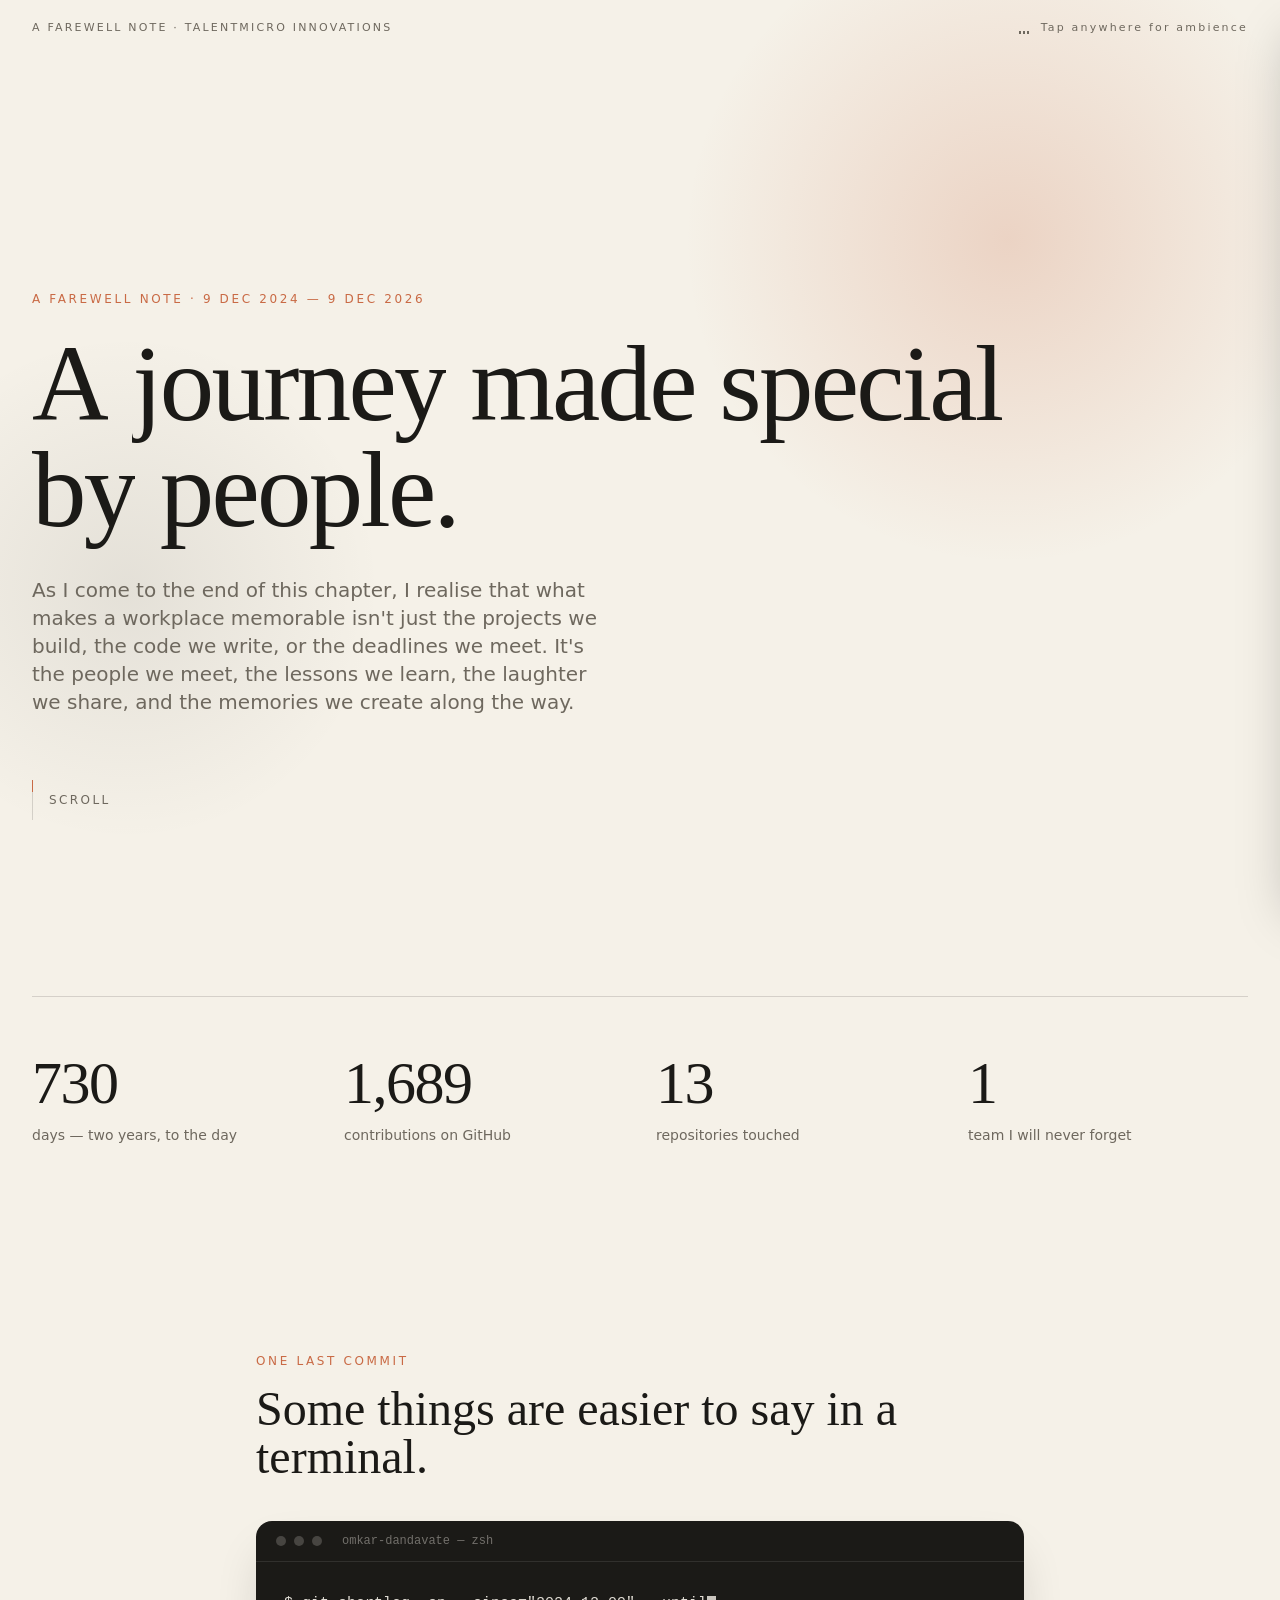
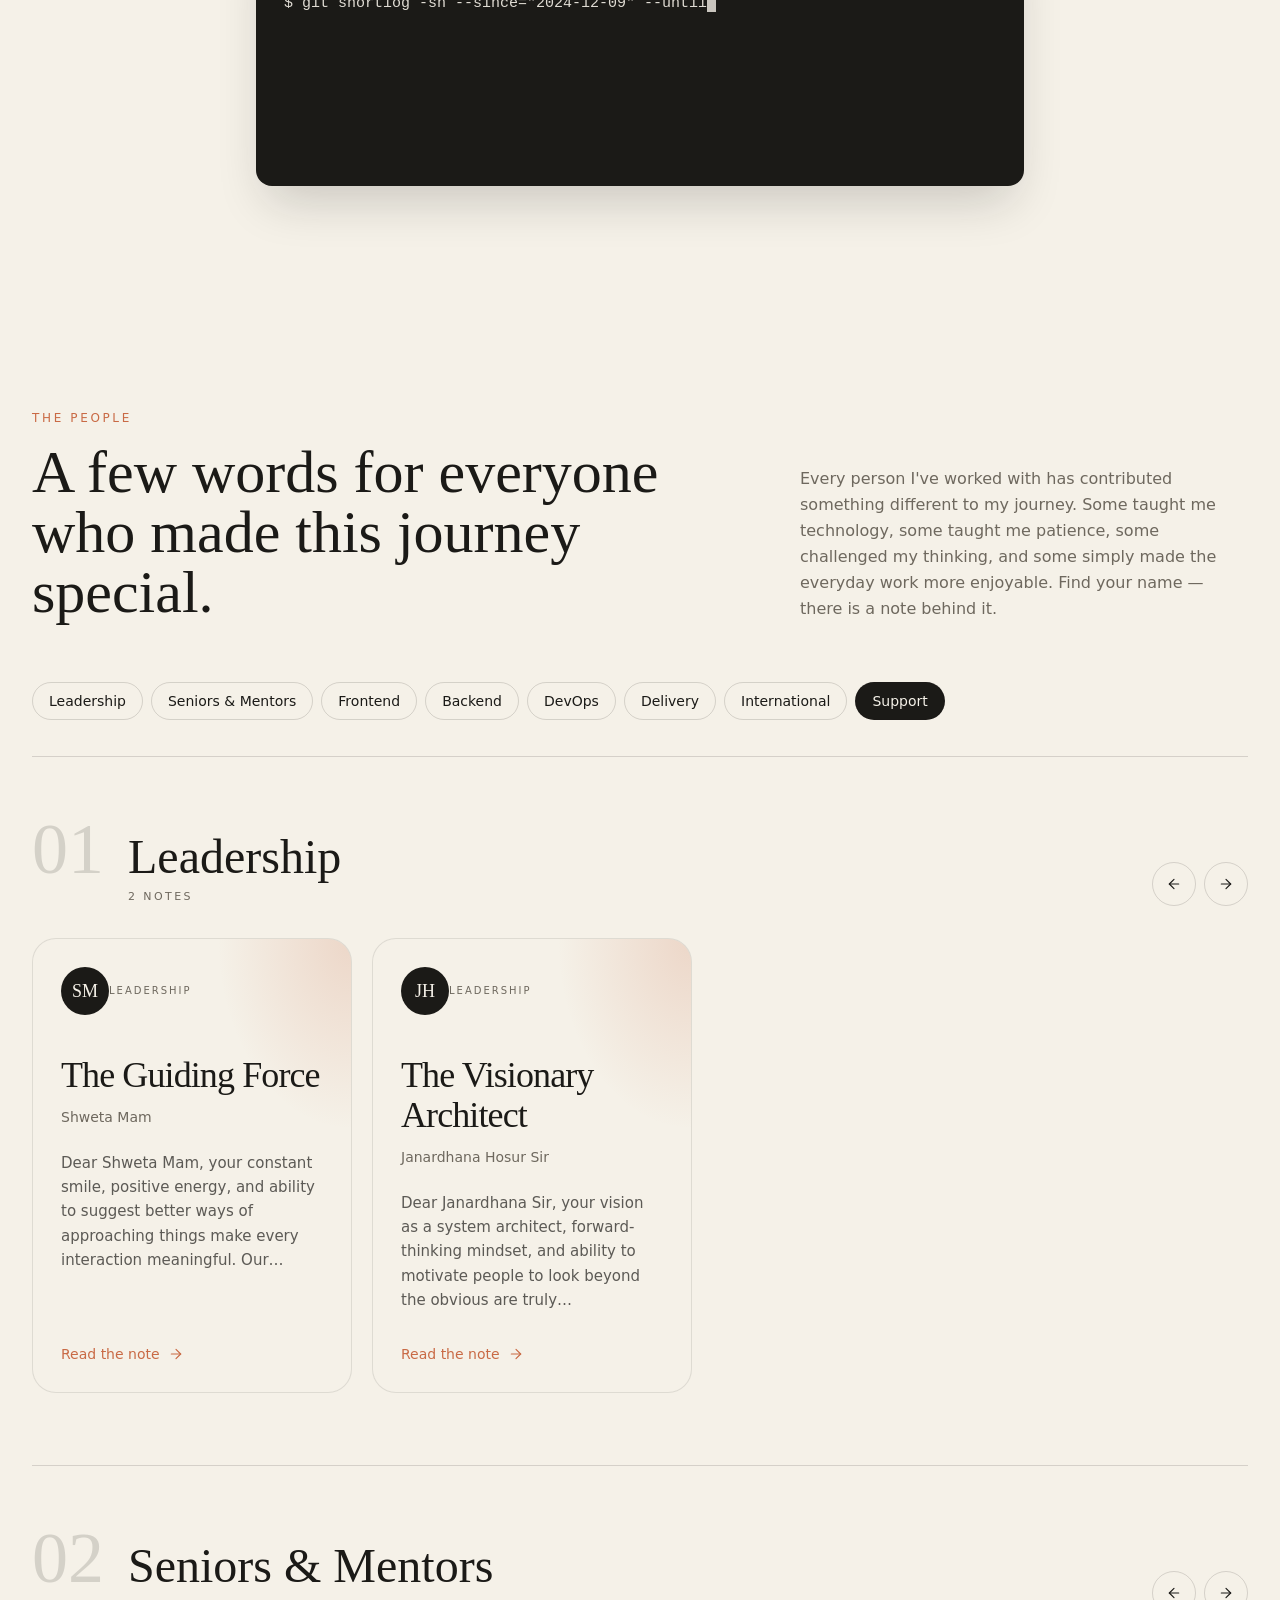
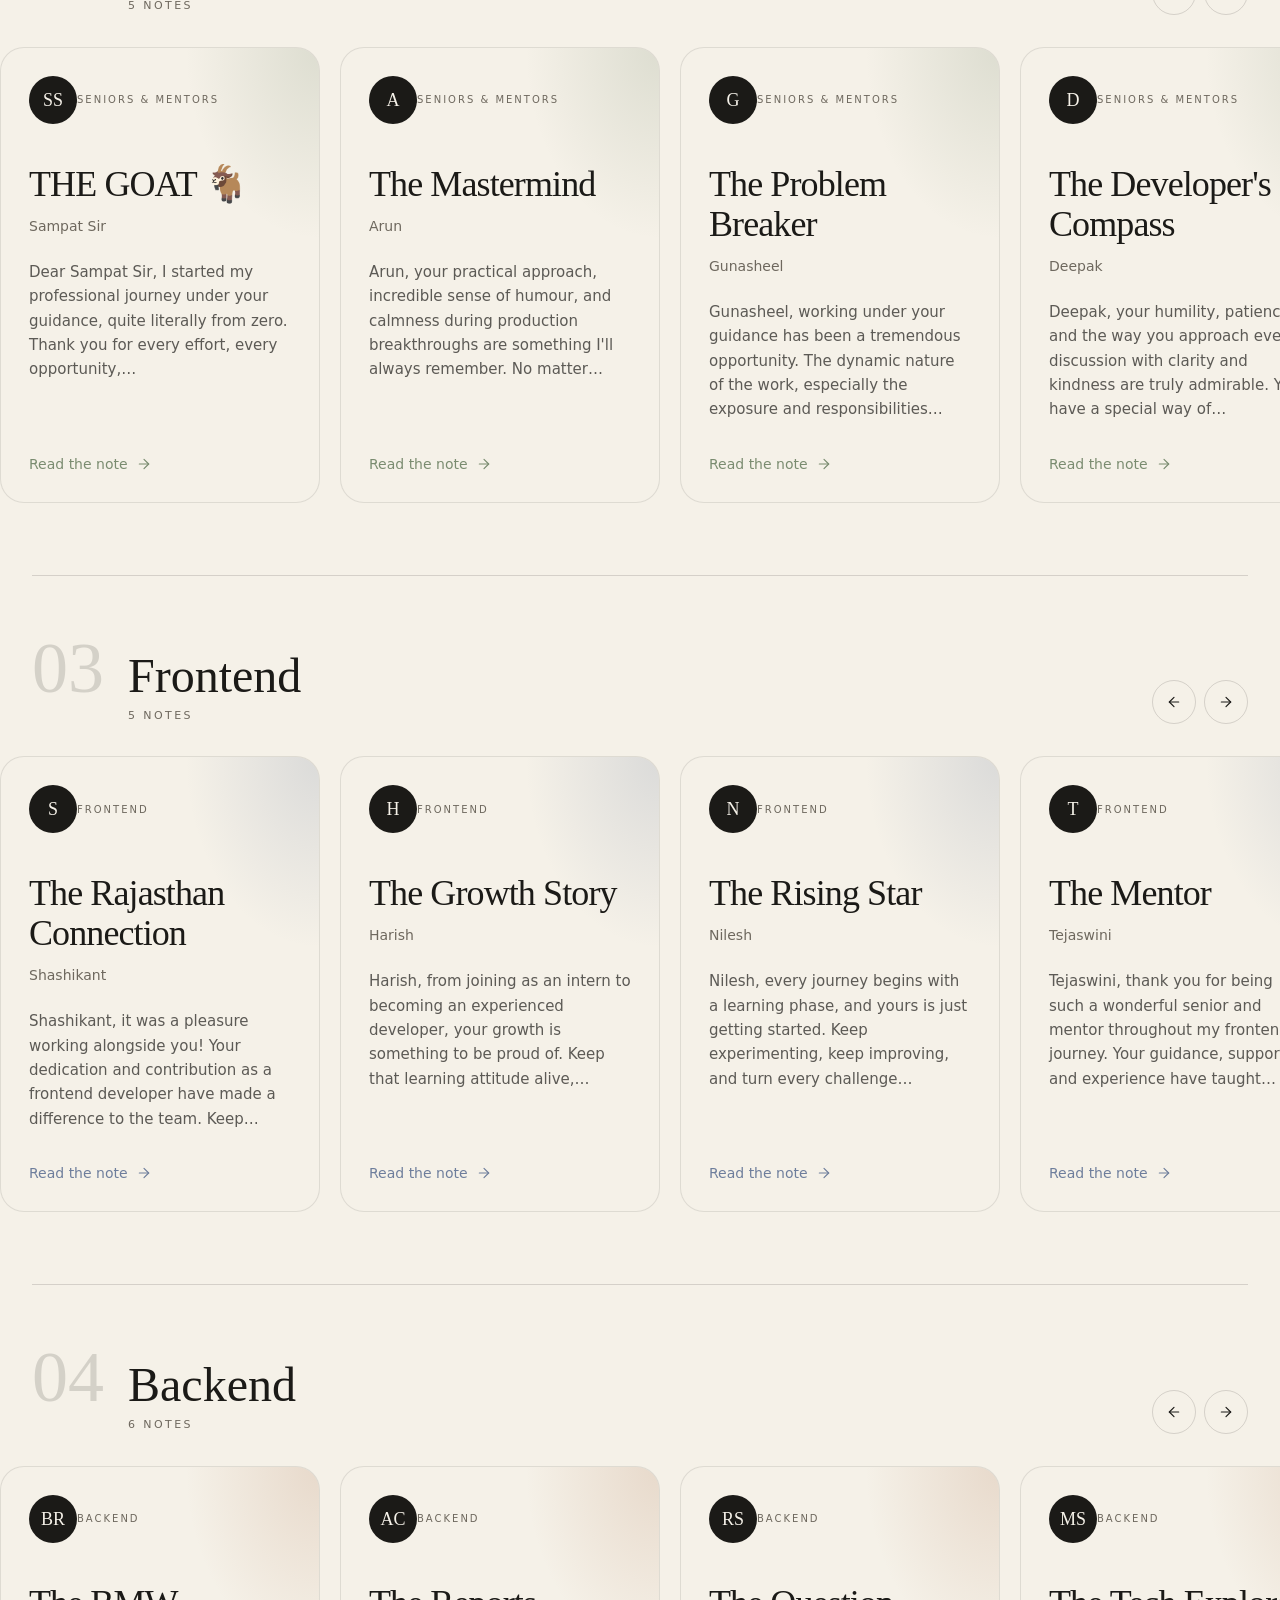
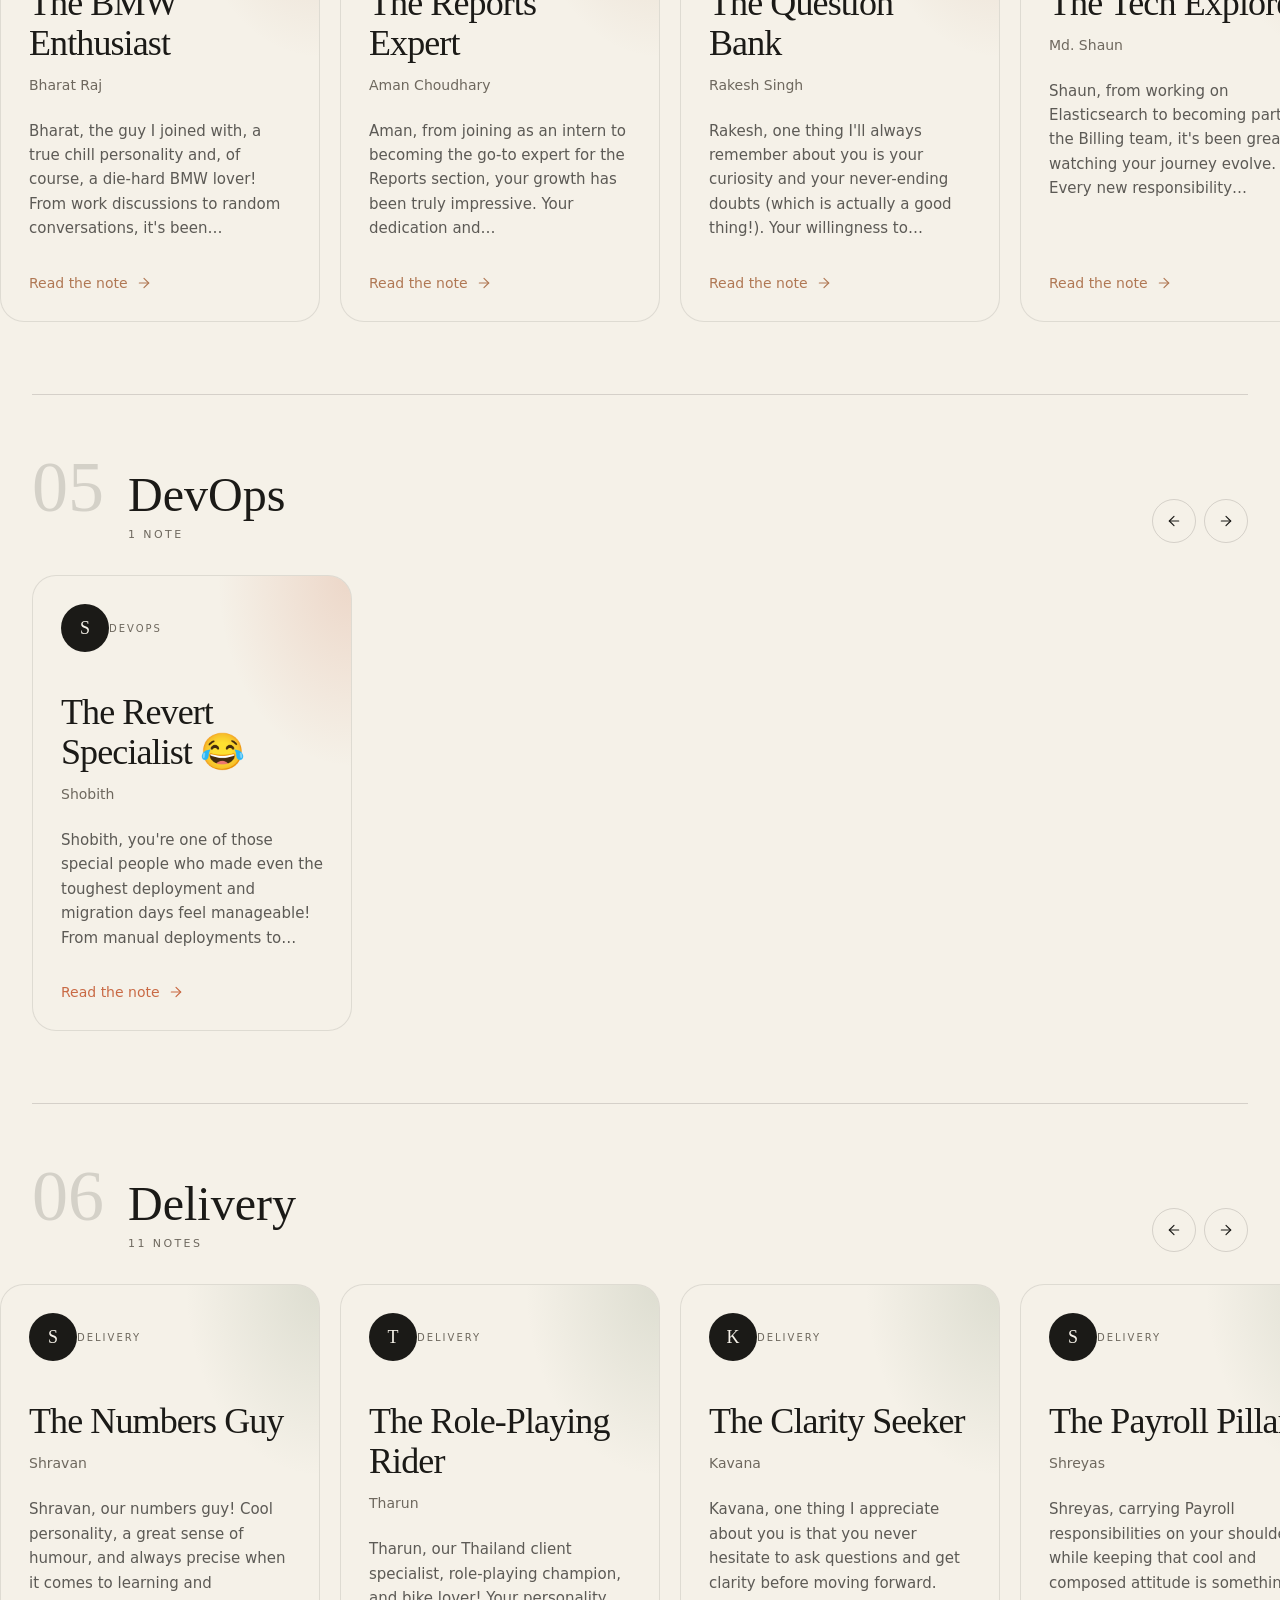
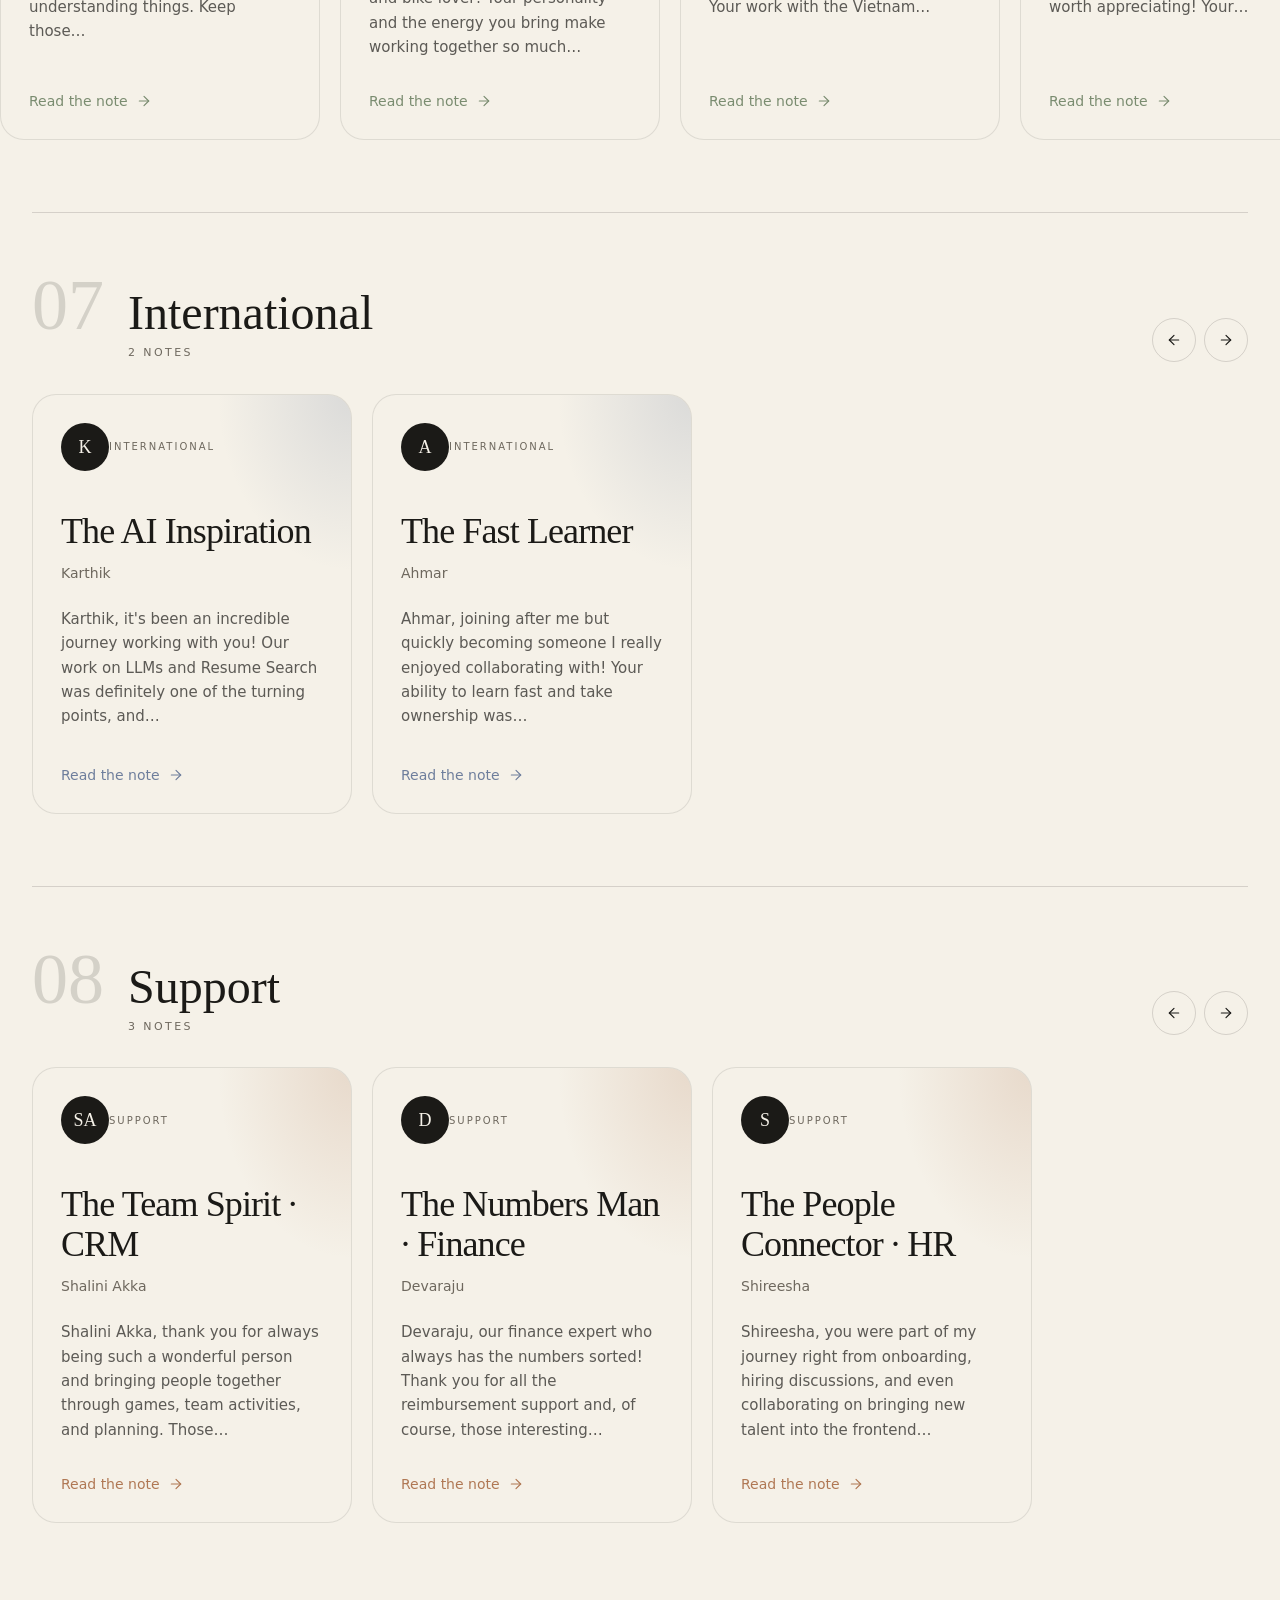
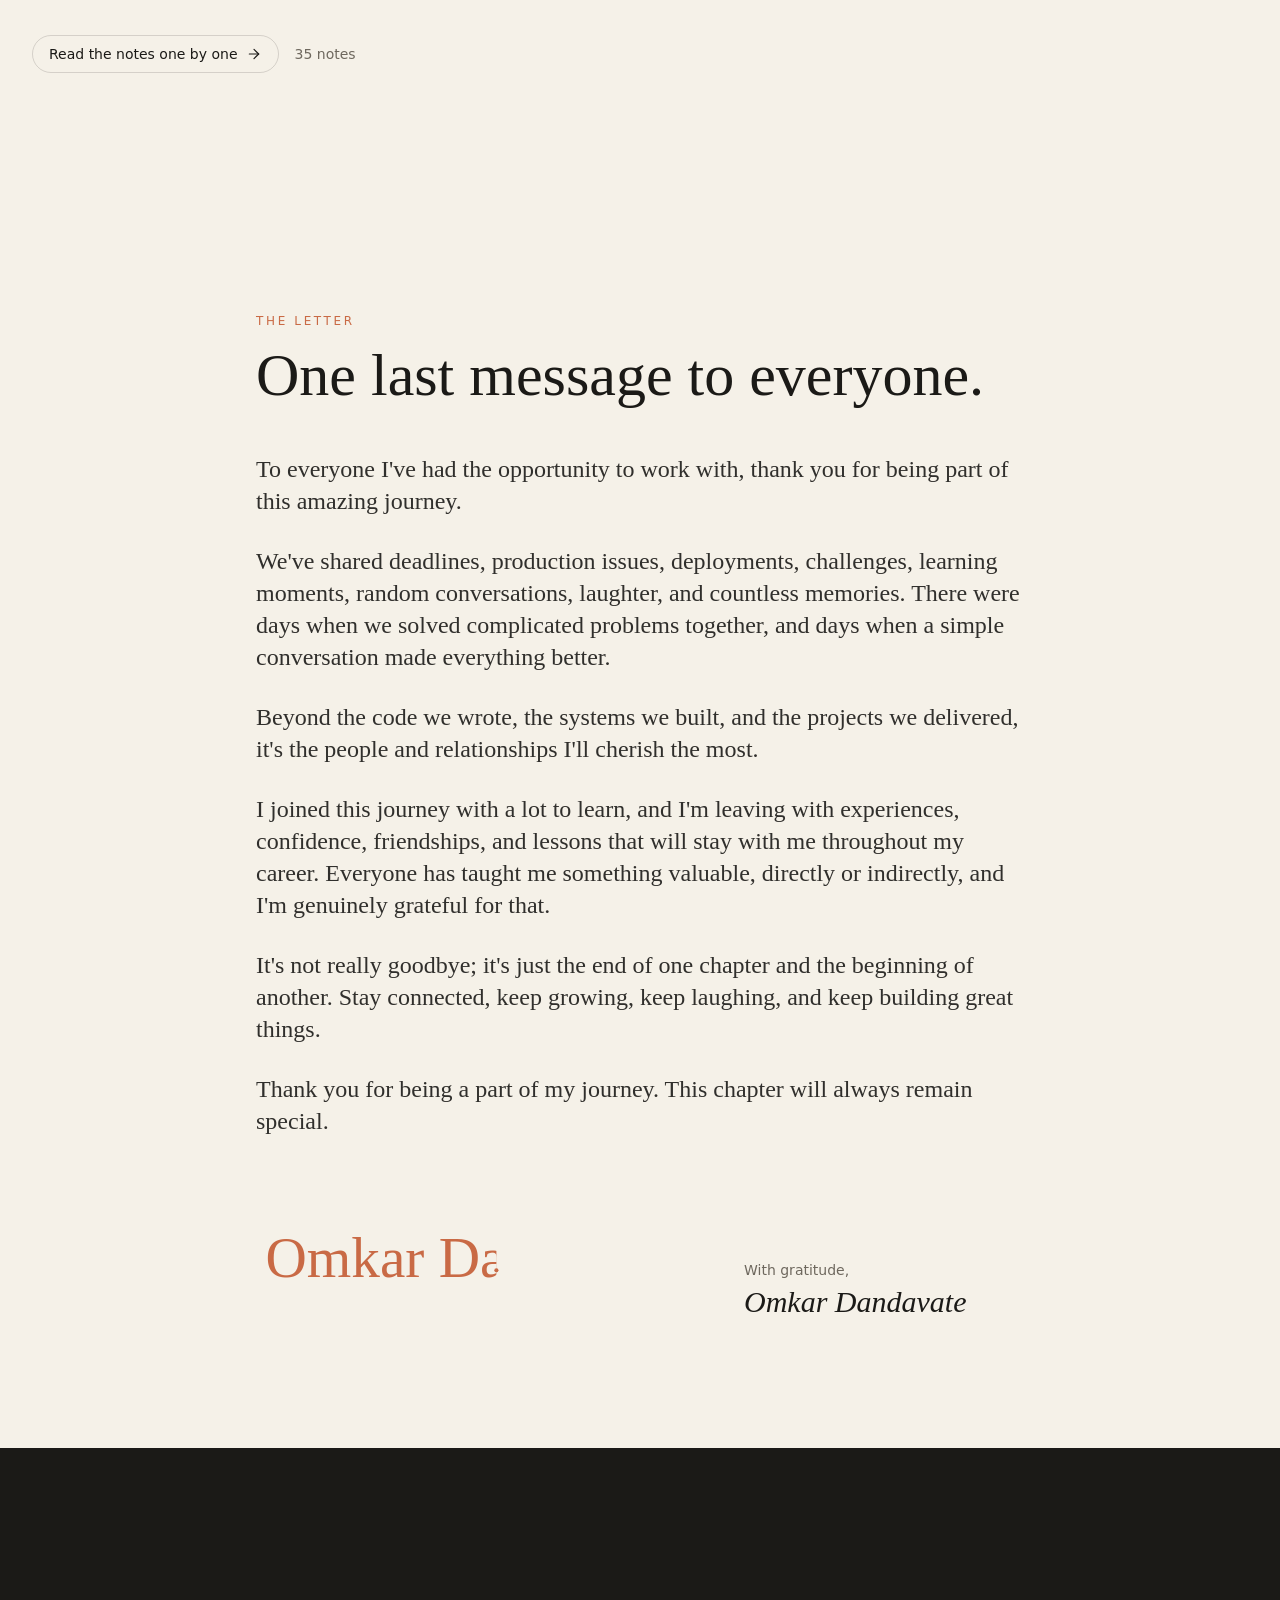
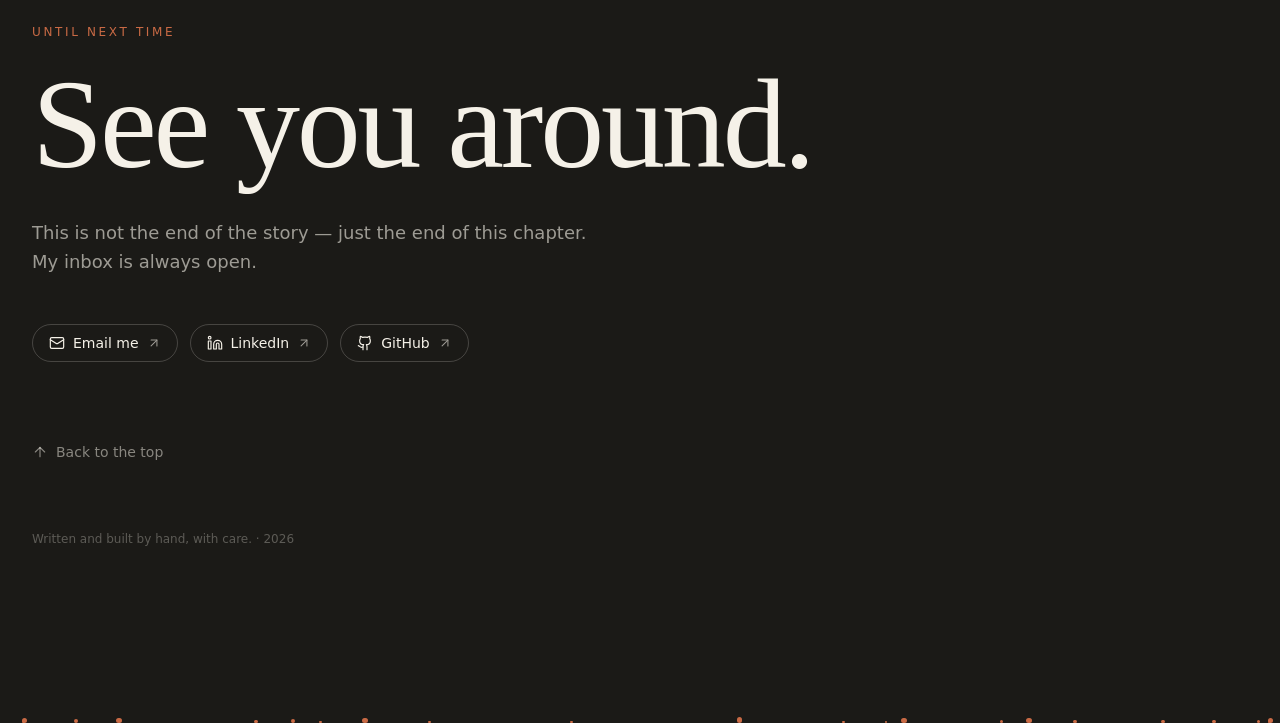
==== commit fceea5ca: "people: team rails with nickname-led cards; new team order" ====
--- a/dashboard.html
+++ b/dashboard.html
@@ -4,7 +4,7 @@
 <meta charset="utf-8" />
 <meta name="viewport" content="width=device-width, initial-scale=1" />
 <title>Signing off</title>
-<style>*,:after,:before{--tw-border-spacing-x:0;--tw-border-spacing-y:0;--tw-translate-x:0;--tw-translate-y:0;--tw-rotate:0;--tw-skew-x:0;--tw-skew-y:0;--tw-scale-x:1;--tw-scale-y:1;--tw-pan-x: ;--tw-pan-y: ;--tw-pinch-zoom: ;--tw-scroll-snap-strictness:proximity;--tw-gradient-from-position: ;--tw-gradient-via-position: ;--tw-gradient-to-position: ;--tw-ordinal: ;--tw-slashed-zero: ;--tw-numeric-figure: ;--tw-numeric-spacing: ;--tw-numeric-fraction: ;--tw-ring-inset: ;--tw-ring-offset-width:0px;--tw-ring-offset-color:#fff;--tw-ring-color:rgba(59,130,246,.5);--tw-ring-offset-shadow:0 0 #0000;--tw-ring-shadow:0 0 #0000;--tw-shadow:0 0 #0000;--tw-shadow-colored:0 0 #0000;--tw-blur: ;--tw-brightness: ;--tw-contrast: ;--tw-grayscale: ;--tw-hue-rotate: ;--tw-invert: ;--tw-saturate: ;--tw-sepia: ;--tw-drop-shadow: ;--tw-backdrop-blur: ;--tw-backdrop-brightness: ;--tw-backdrop-contrast: ;--tw-backdrop-grayscale: ;--tw-backdrop-hue-rotate: ;--tw-backdrop-invert: ;--tw-backdrop-opacity: ;--tw-backdrop-saturate: ;--tw-backdrop-sepia: ;--tw-contain-size: ;--tw-contain-layout: ;--tw-contain-paint: ;--tw-contain-style: }::backdrop{--tw-border-spacing-x:0;--tw-border-spacing-y:0;--tw-translate-x:0;--tw-translate-y:0;--tw-rotate:0;--tw-skew-x:0;--tw-skew-y:0;--tw-scale-x:1;--tw-scale-y:1;--tw-pan-x: ;--tw-pan-y: ;--tw-pinch-zoom: ;--tw-scroll-snap-strictness:proximity;--tw-gradient-from-position: ;--tw-gradient-via-position: ;--tw-gradient-to-position: ;--tw-ordinal: ;--tw-slashed-zero: ;--tw-numeric-figure: ;--tw-numeric-spacing: ;--tw-numeric-fraction: ;--tw-ring-inset: ;--tw-ring-offset-width:0px;--tw-ring-offset-color:#fff;--tw-ring-color:rgba(59,130,246,.5);--tw-ring-offset-shadow:0 0 #0000;--tw-ring-shadow:0 0 #0000;--tw-shadow:0 0 #0000;--tw-shadow-colored:0 0 #0000;--tw-blur: ;--tw-brightness: ;--tw-contrast: ;--tw-grayscale: ;--tw-hue-rotate: ;--tw-invert: ;--tw-saturate: ;--tw-sepia: ;--tw-drop-shadow: ;--tw-backdrop-blur: ;--tw-backdrop-brightness: ;--tw-backdrop-contrast: ;--tw-backdrop-grayscale: ;--tw-backdrop-hue-rotate: ;--tw-backdrop-invert: ;--tw-backdrop-opacity: ;--tw-backdrop-saturate: ;--tw-backdrop-sepia: ;--tw-contain-size: ;--tw-contain-layout: ;--tw-contain-paint: ;--tw-contain-style: }/*! tailwindcss v3.4.19 | MIT License | https://tailwindcss.com*/*,:after,:before{border:0 solid #e5e7eb;box-sizing:border-box}:after,:before{--tw-content:""}:host,html{line-height:1.5;-webkit-text-size-adjust:100%;font-family:system-ui,Segoe UI,Inter,Roboto,sans-serif;font-feature-settings:normal;font-variation-settings:normal;-moz-tab-size:4;-o-tab-size:4;tab-size:4;-webkit-tap-highlight-color:transparent}body{line-height:inherit;margin:0}hr{border-top-width:1px;color:inherit;height:0}abbr:where([title]){-webkit-text-decoration:underline dotted;text-decoration:underline dotted}h1,h2,h3,h4,h5,h6{font-size:inherit;font-weight:inherit}a{color:inherit;text-decoration:inherit}b,strong{font-weight:bolder}code,kbd,pre,samp{font-family:ui-monospace,Consolas,Cascadia Mono,Menlo,monospace;font-feature-settings:normal;font-size:1em;font-variation-settings:normal}small{font-size:80%}sub,sup{font-size:75%;line-height:0;position:relative;vertical-align:baseline}sub{bottom:-.25em}sup{top:-.5em}table{border-collapse:collapse;border-color:inherit;text-indent:0}button,input,optgroup,select,textarea{color:inherit;font-family:inherit;font-feature-settings:inherit;font-size:100%;font-variation-settings:inherit;font-weight:inherit;letter-spacing:inherit;line-height:inherit;margin:0;padding:0}button,select{text-transform:none}button,input:where([type=button]),input:where([type=reset]),input:where([type=submit]){-webkit-appearance:button;background-color:transparent;background-image:none}:-moz-focusring{outline:auto}:-moz-ui-invalid{box-shadow:none}progress{vertical-align:baseline}::-webkit-inner-spin-button,::-webkit-outer-spin-button{height:auto}[type=search]{-webkit-appearance:textfield;outline-offset:-2px}::-webkit-search-decoration{-webkit-appearance:none}::-webkit-file-upload-button{-webkit-appearance:button;font:inherit}summary{display:list-item}blockquote,dd,dl,figure,h1,h2,h3,h4,h5,h6,hr,p,pre{margin:0}fieldset{margin:0}fieldset,legend{padding:0}menu,ol,ul{list-style:none;margin:0;padding:0}dialog{padding:0}textarea{resize:vertical}input::-moz-placeholder,textarea::-moz-placeholder{color:#9ca3af;opacity:1}input::placeholder,textarea::placeholder{color:#9ca3af;opacity:1}[role=button],button{cursor:pointer}:disabled{cursor:default}audio,canvas,embed,iframe,img,object,svg,video{display:block;vertical-align:middle}img,video{height:auto;max-width:100%}[hidden]:where(:not([hidden=until-found])){display:none}.eyebrow{font-size:.75rem;letter-spacing:.22em;line-height:1rem;text-transform:uppercase;--tw-text-opacity:1;color:rgb(var(--c-accent)/var(--tw-text-opacity,1))}.pill{align-items:center;border-radius:9999px;border-width:1px;display:inline-flex;font-size:.875rem;gap:.5rem;line-height:1.25rem;padding:.5rem 1rem;transition-duration:.3s;transition-property:color,background-color,border-color,text-decoration-color,fill,stroke;transition-timing-function:cubic-bezier(.4,0,.2,1)}.icon{fill:none;stroke:currentColor;stroke-linecap:round;stroke-linejoin:round;stroke-width:1.75}.pointer-events-none{pointer-events:none}.static{position:static}.fixed{position:fixed}.absolute{position:absolute}.relative{position:relative}.inset-0{inset:0}.inset-x-0{left:0;right:0}.-left-40{left:-10rem}.-right-24{right:-6rem}.-top-32{top:-8rem}.-top-4{top:-1rem}.bottom-0{bottom:0}.left-0{left:0}.right-0{right:0}.right-5{right:1.25rem}.top-0{top:0}.top-1\/3{top:33.333333%}.top-24{top:6rem}.z-40{z-index:40}.z-50{z-index:50}.z-\[60\]{z-index:60}.mx-auto{margin-left:auto;margin-right:auto}.-mr-2{margin-right:-.5rem}.-mt-1{margin-top:-.25rem}.mb-1{margin-bottom:.25rem}.ml-3{margin-left:.75rem}.mr-\[\.45em\]{margin-right:.45em}.mt-1{margin-top:.25rem}.mt-10{margin-top:2.5rem}.mt-12{margin-top:3rem}.mt-14{margin-top:3.5rem}.mt-16{margin-top:4rem}.mt-20{margin-top:5rem}.mt-3{margin-top:.75rem}.mt-4{margin-top:1rem}.mt-5{margin-top:1.25rem}.mt-6{margin-top:1.5rem}.mt-8{margin-top:2rem}.block{display:block}.inline-block{display:inline-block}.flex{display:flex}.inline-flex{display:inline-flex}.grid{display:grid}.hidden{display:none}.h-10{height:2.5rem}.h-16{height:4rem}.h-2\.5{height:.625rem}.h-20{height:5rem}.h-3{height:.75rem}.h-3\.5{height:.875rem}.h-4{height:1rem}.h-5{height:1.25rem}.h-\[1\.1em\]{height:1.1em}.h-\[36rem\]{height:36rem}.h-\[46rem\]{height:46rem}.h-auto{height:auto}.h-full{height:100%}.h-px{height:1px}.min-h-\[14rem\]{min-height:14rem}.min-h-screen{min-height:100vh}.w-10{width:2.5rem}.w-16{width:4rem}.w-2\.5{width:.625rem}.w-20{width:5rem}.w-3\.5{width:.875rem}.w-4{width:1rem}.w-5{width:1.25rem}.w-\[\.6em\]{width:.6em}.w-\[2px\]{width:2px}.w-\[36rem\]{width:36rem}.w-\[46rem\]{width:46rem}.w-full{width:100%}.w-px{width:1px}.max-w-2xl{max-width:42rem}.max-w-3xl{max-width:48rem}.max-w-5xl{max-width:64rem}.max-w-6xl{max-width:72rem}.max-w-md{max-width:28rem}.max-w-xl{max-width:36rem}.flex-1{flex:1 1 0%}.shrink-0{flex-shrink:0}.grow{flex-grow:1}.origin-bottom{transform-origin:bottom}.origin-left{transform-origin:left}.translate-x-full{--tw-translate-x:100%}.translate-x-full,.translate-y-1{transform:translate(var(--tw-translate-x),var(--tw-translate-y)) rotate(var(--tw-rotate)) skewX(var(--tw-skew-x)) skewY(var(--tw-skew-y)) scaleX(var(--tw-scale-x)) scaleY(var(--tw-scale-y))}.translate-y-1{--tw-translate-y:0.25rem}.scale-y-\[\.25\]{--tw-scale-y:.25}.scale-y-\[\.25\],.transform{transform:translate(var(--tw-translate-x),var(--tw-translate-y)) rotate(var(--tw-rotate)) skewX(var(--tw-skew-x)) skewY(var(--tw-skew-y)) scaleX(var(--tw-scale-x)) scaleY(var(--tw-scale-y))}@keyframes blink{50%{opacity:0}}.animate-blink{animation:blink 1s steps(1) infinite}@keyframes floaty{0%,to{transform:translateZ(0) scale(1)}50%{transform:translate3d(30px,-24px,0) scale(1.08)}}.animate-floaty{animation:floaty 18s ease-in-out infinite}@keyframes rise{0%{opacity:0;transform:translateY(0)}15%{opacity:.55}to{opacity:0;transform:translateY(-110vh)}}.animate-rise{animation:rise 14s linear infinite}@keyframes scrolldot{0%{opacity:0;transform:translateY(-100%)}30%{opacity:1}to{opacity:0;transform:translateY(400%)}}.animate-scrolldot{animation:scrolldot 2.2s cubic-bezier(.4,0,.2,1) infinite}.grid-cols-1{grid-template-columns:repeat(1,minmax(0,1fr))}.grid-cols-2{grid-template-columns:repeat(2,minmax(0,1fr))}.flex-col{flex-direction:column}.flex-wrap{flex-wrap:wrap}.place-items-center{place-items:center}.items-end{align-items:flex-end}.items-center{align-items:center}.justify-end{justify-content:flex-end}.justify-between{justify-content:space-between}.gap-2{gap:.5rem}.gap-3{gap:.75rem}.gap-4{gap:1rem}.gap-6{gap:1.5rem}.gap-\[2px\]{gap:2px}.gap-x-8{-moz-column-gap:2rem;column-gap:2rem}.gap-y-12{row-gap:3rem}.gap-y-3{row-gap:.75rem}.space-y-5>:not([hidden])~:not([hidden]){--tw-space-y-reverse:0;margin-bottom:calc(1.25rem*var(--tw-space-y-reverse));margin-top:calc(1.25rem*(1 - var(--tw-space-y-reverse)))}.space-y-7>:not([hidden])~:not([hidden]){--tw-space-y-reverse:0;margin-bottom:calc(1.75rem*var(--tw-space-y-reverse));margin-top:calc(1.75rem*(1 - var(--tw-space-y-reverse)))}.overflow-hidden{overflow:hidden}.overflow-y-auto{overflow-y:auto}.overflow-x-hidden{overflow-x:hidden}.whitespace-nowrap{white-space:nowrap}.whitespace-pre-wrap{white-space:pre-wrap}.rounded-2xl{border-radius:1rem}.rounded-full{border-radius:9999px}.border-b{border-bottom-width:1px}.border-t{border-top-width:1px}.border-ink\/10{border-color:rgb(var(--c-ink)/.1)}.border-ink\/15{border-color:rgb(var(--c-ink)/.15)}.border-paper\/10{border-color:rgb(var(--c-paper)/.1)}.border-paper\/20{border-color:rgb(var(--c-paper)/.2)}.bg-accent{--tw-bg-opacity:1;background-color:rgb(var(--c-accent)/var(--tw-bg-opacity,1))}.bg-current{background-color:currentColor}.bg-ink{--tw-bg-opacity:1;background-color:rgb(var(--c-ink)/var(--tw-bg-opacity,1))}.bg-ink\/15{background-color:rgb(var(--c-ink)/.15)}.bg-ink\/40{background-color:rgb(var(--c-ink)/.4)}.bg-paper{--tw-bg-opacity:1;background-color:rgb(var(--c-paper)/var(--tw-bg-opacity,1))}.bg-paper\/20{background-color:rgb(var(--c-paper)/.2)}.bg-paper\/80{background-color:rgb(var(--c-paper)/.8)}.bg-\[radial-gradient\(circle\2c rgb\(var\(--c-accent\)\/\.22\)\2c transparent_62\%\)\]{background-image:radial-gradient(circle,rgb(var(--c-accent)/.22),transparent 62%)}.bg-\[radial-gradient\(circle\2c rgb\(var\(--c-ink\)\/\.08\)\2c transparent_62\%\)\]{background-image:radial-gradient(circle,rgb(var(--c-ink)/.08),transparent 62%)}.object-cover{-o-object-fit:cover;object-fit:cover}.p-5{padding:1.25rem}.px-5{padding-left:1.25rem;padding-right:1.25rem}.px-6{padding-left:1.5rem;padding-right:1.5rem}.py-20{padding-bottom:5rem;padding-top:5rem}.py-3{padding-bottom:.75rem;padding-top:.75rem}.py-32{padding-bottom:8rem;padding-top:8rem}.py-5{padding-bottom:1.25rem;padding-top:1.25rem}.py-8{padding-bottom:2rem;padding-top:2rem}.pb-14{padding-bottom:3.5rem}.pt-14{padding-top:3.5rem}.pt-32{padding-top:8rem}.pt-6{padding-top:1.5rem}.text-left{text-align:left}.align-baseline{vertical-align:baseline}.align-text-bottom{vertical-align:text-bottom}.font-hand{font-family:Segoe Script,Snell Roundhand,Apple Chancery,Brush Script MT,Lucida Handwriting,cursive}.font-mono{font-family:ui-monospace,Consolas,Cascadia Mono,Menlo,monospace}.font-sans{font-family:system-ui,Segoe UI,Inter,Roboto,sans-serif}.font-serif{font-family:Iowan Old Style,Palatino Linotype,Book Antiqua,Palatino,Georgia,serif}.text-2xl{font-size:1.5rem;line-height:2rem}.text-3xl{font-size:1.875rem;line-height:2.25rem}.text-4xl{font-size:2.25rem;line-height:2.5rem}.text-5xl{font-size:3rem;line-height:1}.text-\[10px\]{font-size:10px}.text-\[11px\]{font-size:11px}.text-\[13px\]{font-size:13px}.text-\[clamp\(2\.8rem\2c 10vw\2c 9rem\)\]{font-size:clamp(2.8rem,10vw,9rem)}.text-\[clamp\(2\.8rem\2c 8\.5vw\2c 7\.5rem\)\]{font-size:clamp(2.8rem,8.5vw,7.5rem)}.text-lg{font-size:1.125rem;line-height:1.75rem}.text-sm{font-size:.875rem;line-height:1.25rem}.text-xl{font-size:1.25rem;line-height:1.75rem}.text-xs{font-size:.75rem;line-height:1rem}.uppercase{text-transform:uppercase}.italic{font-style:italic}.tabular-nums{--tw-numeric-spacing:tabular-nums;font-variant-numeric:var(--tw-ordinal) var(--tw-slashed-zero) var(--tw-numeric-figure) var(--tw-numeric-spacing) var(--tw-numeric-fraction)}.leading-7{line-height:1.75rem}.leading-\[\.95\]{line-height:.95}.leading-\[\.98\]{line-height:.98}.leading-\[1\.25\]{line-height:1.25}.leading-relaxed{line-height:1.625}.leading-tight{line-height:1.25}.tracking-\[\.18em\]{letter-spacing:.18em}.tracking-\[\.22em\]{letter-spacing:.22em}.tracking-\[\.2em\]{letter-spacing:.2em}.tracking-tight{letter-spacing:-.025em}.text-accent{--tw-text-opacity:1;color:rgb(var(--c-accent)/var(--tw-text-opacity,1))}.text-ink{--tw-text-opacity:1;color:rgb(var(--c-ink)/var(--tw-text-opacity,1))}.text-ink\/30{color:rgb(var(--c-ink)/.3)}.text-ink\/90{color:rgb(var(--c-ink)/.9)}.text-muted{--tw-text-opacity:1;color:rgb(var(--c-muted)/var(--tw-text-opacity,1))}.text-paper{--tw-text-opacity:1;color:rgb(var(--c-paper)/var(--tw-text-opacity,1))}.text-paper\/30{color:rgb(var(--c-paper)/.3)}.text-paper\/40{color:rgb(var(--c-paper)/.4)}.text-paper\/50{color:rgb(var(--c-paper)/.5)}.text-paper\/60{color:rgb(var(--c-paper)/.6)}.text-paper\/90{color:rgb(var(--c-paper)/.9)}.underline{text-decoration-line:underline}.decoration-transparent{text-decoration-color:transparent}.decoration-1{text-decoration-thickness:1px}.underline-offset-8{text-underline-offset:8px}.antialiased{-webkit-font-smoothing:antialiased;-moz-osx-font-smoothing:grayscale}.opacity-0{opacity:0}.opacity-100{opacity:1}.opacity-60{opacity:.6}.shadow-2xl{--tw-shadow:0 25px 50px -12px rgba(0,0,0,.25);--tw-shadow-colored:0 25px 50px -12px var(--tw-shadow-color);box-shadow:var(--tw-ring-offset-shadow,0 0 #0000),var(--tw-ring-shadow,0 0 #0000),var(--tw-shadow)}.shadow-ink\/20{--tw-shadow-color:rgb(var(--c-ink)/0.2);--tw-shadow:var(--tw-shadow-colored)}.ring-1{--tw-ring-offset-shadow:var(--tw-ring-inset) 0 0 0 var(--tw-ring-offset-width) var(--tw-ring-offset-color);--tw-ring-shadow:var(--tw-ring-inset) 0 0 0 calc(1px + var(--tw-ring-offset-width)) var(--tw-ring-color);box-shadow:var(--tw-ring-offset-shadow),var(--tw-ring-shadow),var(--tw-shadow,0 0 #0000)}.ring-ink\/10{--tw-ring-color:rgb(var(--c-ink)/0.1)}.filter{filter:var(--tw-blur) var(--tw-brightness) var(--tw-contrast) var(--tw-grayscale) var(--tw-hue-rotate) var(--tw-invert) var(--tw-saturate) var(--tw-sepia) var(--tw-drop-shadow)}.transition{transition-duration:.15s;transition-property:color,background-color,border-color,text-decoration-color,fill,stroke,opacity,box-shadow,transform,filter,backdrop-filter;transition-timing-function:cubic-bezier(.4,0,.2,1)}.transition-all{transition-duration:.15s;transition-property:all;transition-timing-function:cubic-bezier(.4,0,.2,1)}.transition-colors{transition-duration:.15s;transition-property:color,background-color,border-color,text-decoration-color,fill,stroke;transition-timing-function:cubic-bezier(.4,0,.2,1)}.transition-opacity{transition-duration:.15s;transition-property:opacity;transition-timing-function:cubic-bezier(.4,0,.2,1)}.transition-transform{transition-duration:.15s;transition-property:transform;transition-timing-function:cubic-bezier(.4,0,.2,1)}.duration-300{transition-duration:.3s}.duration-500{transition-duration:.5s}.duration-700{transition-duration:.7s}.ease-\[cubic-bezier\(\.2\2c \.8\2c \.2\2c 1\)\]{transition-timing-function:cubic-bezier(.2,.8,.2,1)}.selection\:bg-accent\/20 ::-moz-selection{background-color:rgb(var(--c-accent)/.2)}.selection\:bg-accent\/20 ::selection{background-color:rgb(var(--c-accent)/.2)}.selection\:bg-accent\/20::-moz-selection{background-color:rgb(var(--c-accent)/.2)}.selection\:bg-accent\/20::selection{background-color:rgb(var(--c-accent)/.2)}.hover\:border-ink:hover{--tw-border-opacity:1;border-color:rgb(var(--c-ink)/var(--tw-border-opacity,1))}.hover\:border-paper:hover{--tw-border-opacity:1;border-color:rgb(var(--c-paper)/var(--tw-border-opacity,1))}.hover\:bg-ink\/5:hover{background-color:rgb(var(--c-ink)/.05)}.hover\:bg-paper:hover{--tw-bg-opacity:1;background-color:rgb(var(--c-paper)/var(--tw-bg-opacity,1))}.hover\:\!text-accent:hover{--tw-text-opacity:1!important;color:rgb(var(--c-accent)/var(--tw-text-opacity,1))!important}.hover\:text-ink:hover{--tw-text-opacity:1;color:rgb(var(--c-ink)/var(--tw-text-opacity,1))}.hover\:text-paper:hover{--tw-text-opacity:1;color:rgb(var(--c-paper)/var(--tw-text-opacity,1))}.focus\:outline-none:focus{outline:2px solid transparent;outline-offset:2px}.focus-visible\:\!text-accent:focus-visible{--tw-text-opacity:1!important;color:rgb(var(--c-accent)/var(--tw-text-opacity,1))!important}.group\/n:hover .group-hover\/n\:translate-y-0{--tw-translate-y:0px;transform:translate(var(--tw-translate-x),var(--tw-translate-y)) rotate(var(--tw-rotate)) skewX(var(--tw-skew-x)) skewY(var(--tw-skew-y)) scaleX(var(--tw-scale-x)) scaleY(var(--tw-scale-y))}.group\/n:hover .group-hover\/n\:text-ink\/30,.group\/row:hover .group-hover\/row\:text-ink\/30{color:rgb(var(--c-ink)/.3)}.group\/n:hover .group-hover\/n\:decoration-accent{text-decoration-color:rgb(var(--c-accent)/1)}.group\/n:hover .group-hover\/n\:opacity-100{opacity:1}.group\/n:focus-visible .group-focus-visible\/n\:opacity-100{opacity:1}@keyframes eq{0%,to{transform:scaleY(.25)}50%{transform:scaleY(1)}}.group.playing .group-\[\.playing\]\:animate-eq{animation:eq .9s ease-in-out infinite}@media (min-width:640px){.sm\:right-8{right:2rem}.sm\:col-span-3{grid-column:span 3/span 3}.sm\:col-span-9{grid-column:span 9/span 9}.sm\:h-28{height:7rem}.sm\:w-28{width:7rem}.sm\:max-w-lg{max-width:32rem}.sm\:grid-cols-12{grid-template-columns:repeat(12,minmax(0,1fr))}.sm\:flex-row{flex-direction:row}.sm\:flex-col{flex-direction:column}.sm\:items-end{align-items:flex-end}.sm\:justify-start{justify-content:flex-start}.sm\:justify-between{justify-content:space-between}.sm\:gap-10{gap:2.5rem}.sm\:p-7{padding:1.75rem}.sm\:px-8{padding-left:2rem;padding-right:2rem}.sm\:py-10{padding-bottom:2.5rem;padding-top:2.5rem}.sm\:py-24{padding-bottom:6rem;padding-top:6rem}.sm\:py-28{padding-bottom:7rem;padding-top:7rem}.sm\:py-32{padding-bottom:8rem;padding-top:8rem}.sm\:py-44{padding-bottom:11rem;padding-top:11rem}.sm\:pb-20{padding-bottom:5rem}.sm\:text-2xl{font-size:1.5rem;line-height:2rem}.sm\:text-3xl{font-size:1.875rem;line-height:2.25rem}.sm\:text-5xl{font-size:3rem;line-height:1}.sm\:text-6xl{font-size:3.75rem;line-height:1}.sm\:text-\[15px\]{font-size:15px}.sm\:text-\[2\.6rem\]{font-size:2.6rem}.sm\:text-xl{font-size:1.25rem;line-height:1.75rem}.sm\:leading-\[1\.3\]{line-height:1.3}}@media (min-width:768px){.md\:grid-cols-4{grid-template-columns:repeat(4,minmax(0,1fr))}}</style>
+<style>*,:after,:before{--tw-border-spacing-x:0;--tw-border-spacing-y:0;--tw-translate-x:0;--tw-translate-y:0;--tw-rotate:0;--tw-skew-x:0;--tw-skew-y:0;--tw-scale-x:1;--tw-scale-y:1;--tw-pan-x: ;--tw-pan-y: ;--tw-pinch-zoom: ;--tw-scroll-snap-strictness:proximity;--tw-gradient-from-position: ;--tw-gradient-via-position: ;--tw-gradient-to-position: ;--tw-ordinal: ;--tw-slashed-zero: ;--tw-numeric-figure: ;--tw-numeric-spacing: ;--tw-numeric-fraction: ;--tw-ring-inset: ;--tw-ring-offset-width:0px;--tw-ring-offset-color:#fff;--tw-ring-color:rgba(59,130,246,.5);--tw-ring-offset-shadow:0 0 #0000;--tw-ring-shadow:0 0 #0000;--tw-shadow:0 0 #0000;--tw-shadow-colored:0 0 #0000;--tw-blur: ;--tw-brightness: ;--tw-contrast: ;--tw-grayscale: ;--tw-hue-rotate: ;--tw-invert: ;--tw-saturate: ;--tw-sepia: ;--tw-drop-shadow: ;--tw-backdrop-blur: ;--tw-backdrop-brightness: ;--tw-backdrop-contrast: ;--tw-backdrop-grayscale: ;--tw-backdrop-hue-rotate: ;--tw-backdrop-invert: ;--tw-backdrop-opacity: ;--tw-backdrop-saturate: ;--tw-backdrop-sepia: ;--tw-contain-size: ;--tw-contain-layout: ;--tw-contain-paint: ;--tw-contain-style: }::backdrop{--tw-border-spacing-x:0;--tw-border-spacing-y:0;--tw-translate-x:0;--tw-translate-y:0;--tw-rotate:0;--tw-skew-x:0;--tw-skew-y:0;--tw-scale-x:1;--tw-scale-y:1;--tw-pan-x: ;--tw-pan-y: ;--tw-pinch-zoom: ;--tw-scroll-snap-strictness:proximity;--tw-gradient-from-position: ;--tw-gradient-via-position: ;--tw-gradient-to-position: ;--tw-ordinal: ;--tw-slashed-zero: ;--tw-numeric-figure: ;--tw-numeric-spacing: ;--tw-numeric-fraction: ;--tw-ring-inset: ;--tw-ring-offset-width:0px;--tw-ring-offset-color:#fff;--tw-ring-color:rgba(59,130,246,.5);--tw-ring-offset-shadow:0 0 #0000;--tw-ring-shadow:0 0 #0000;--tw-shadow:0 0 #0000;--tw-shadow-colored:0 0 #0000;--tw-blur: ;--tw-brightness: ;--tw-contrast: ;--tw-grayscale: ;--tw-hue-rotate: ;--tw-invert: ;--tw-saturate: ;--tw-sepia: ;--tw-drop-shadow: ;--tw-backdrop-blur: ;--tw-backdrop-brightness: ;--tw-backdrop-contrast: ;--tw-backdrop-grayscale: ;--tw-backdrop-hue-rotate: ;--tw-backdrop-invert: ;--tw-backdrop-opacity: ;--tw-backdrop-saturate: ;--tw-backdrop-sepia: ;--tw-contain-size: ;--tw-contain-layout: ;--tw-contain-paint: ;--tw-contain-style: }/*! tailwindcss v3.4.19 | MIT License | https://tailwindcss.com*/*,:after,:before{border:0 solid #e5e7eb;box-sizing:border-box}:after,:before{--tw-content:""}:host,html{line-height:1.5;-webkit-text-size-adjust:100%;font-family:system-ui,Segoe UI,Inter,Roboto,sans-serif;font-feature-settings:normal;font-variation-settings:normal;-moz-tab-size:4;-o-tab-size:4;tab-size:4;-webkit-tap-highlight-color:transparent}body{line-height:inherit;margin:0}hr{border-top-width:1px;color:inherit;height:0}abbr:where([title]){-webkit-text-decoration:underline dotted;text-decoration:underline dotted}h1,h2,h3,h4,h5,h6{font-size:inherit;font-weight:inherit}a{color:inherit;text-decoration:inherit}b,strong{font-weight:bolder}code,kbd,pre,samp{font-family:ui-monospace,Consolas,Cascadia Mono,Menlo,monospace;font-feature-settings:normal;font-size:1em;font-variation-settings:normal}small{font-size:80%}sub,sup{font-size:75%;line-height:0;position:relative;vertical-align:baseline}sub{bottom:-.25em}sup{top:-.5em}table{border-collapse:collapse;border-color:inherit;text-indent:0}button,input,optgroup,select,textarea{color:inherit;font-family:inherit;font-feature-settings:inherit;font-size:100%;font-variation-settings:inherit;font-weight:inherit;letter-spacing:inherit;line-height:inherit;margin:0;padding:0}button,select{text-transform:none}button,input:where([type=button]),input:where([type=reset]),input:where([type=submit]){-webkit-appearance:button;background-color:transparent;background-image:none}:-moz-focusring{outline:auto}:-moz-ui-invalid{box-shadow:none}progress{vertical-align:baseline}::-webkit-inner-spin-button,::-webkit-outer-spin-button{height:auto}[type=search]{-webkit-appearance:textfield;outline-offset:-2px}::-webkit-search-decoration{-webkit-appearance:none}::-webkit-file-upload-button{-webkit-appearance:button;font:inherit}summary{display:list-item}blockquote,dd,dl,figure,h1,h2,h3,h4,h5,h6,hr,p,pre{margin:0}fieldset{margin:0}fieldset,legend{padding:0}menu,ol,ul{list-style:none;margin:0;padding:0}dialog{padding:0}textarea{resize:vertical}input::-moz-placeholder,textarea::-moz-placeholder{color:#9ca3af;opacity:1}input::placeholder,textarea::placeholder{color:#9ca3af;opacity:1}[role=button],button{cursor:pointer}:disabled{cursor:default}audio,canvas,embed,iframe,img,object,svg,video{display:block;vertical-align:middle}img,video{height:auto;max-width:100%}[hidden]:where(:not([hidden=until-found])){display:none}.eyebrow{font-size:.75rem;letter-spacing:.22em;line-height:1rem;text-transform:uppercase;--tw-text-opacity:1;color:rgb(var(--c-accent)/var(--tw-text-opacity,1))}.pill{align-items:center;border-radius:9999px;border-width:1px;display:inline-flex;font-size:.875rem;gap:.5rem;line-height:1.25rem;padding:.5rem 1rem;transition-duration:.3s;transition-property:color,background-color,border-color,text-decoration-color,fill,stroke;transition-timing-function:cubic-bezier(.4,0,.2,1)}.icon{fill:none;stroke:currentColor;stroke-linecap:round;stroke-linejoin:round;stroke-width:1.75}.pointer-events-none{pointer-events:none}.static{position:static}.fixed{position:fixed}.absolute{position:absolute}.relative{position:relative}.sticky{position:sticky}.inset-0{inset:0}.inset-x-0{left:0;right:0}.-left-40{left:-10rem}.-right-24{right:-6rem}.-top-32{top:-8rem}.bottom-0{bottom:0}.left-0{left:0}.right-0{right:0}.right-5{right:1.25rem}.top-0{top:0}.top-1\/3{top:33.333333%}.top-14{top:3.5rem}.top-24{top:6rem}.z-30{z-index:30}.z-40{z-index:40}.z-50{z-index:50}.z-\[60\]{z-index:60}.-mx-5{margin-left:-1.25rem;margin-right:-1.25rem}.mx-auto{margin-left:auto;margin-right:auto}.-mr-2{margin-right:-.5rem}.ml-3{margin-left:.75rem}.mt-1{margin-top:.25rem}.mt-10{margin-top:2.5rem}.mt-12{margin-top:3rem}.mt-16{margin-top:4rem}.mt-2{margin-top:.5rem}.mt-20{margin-top:5rem}.mt-3{margin-top:.75rem}.mt-4{margin-top:1rem}.mt-5{margin-top:1.25rem}.mt-6{margin-top:1.5rem}.mt-8{margin-top:2rem}.mt-auto{margin-top:auto}.block{display:block}.inline-block{display:inline-block}.flex{display:flex}.inline-flex{display:inline-flex}.grid{display:grid}.hidden{display:none}.h-10{height:2.5rem}.h-11{height:2.75rem}.h-12{height:3rem}.h-16{height:4rem}.h-2\.5{height:.625rem}.h-20{height:5rem}.h-3{height:.75rem}.h-3\.5{height:.875rem}.h-4{height:1rem}.h-5{height:1.25rem}.h-\[1\.1em\]{height:1.1em}.h-\[36rem\]{height:36rem}.h-\[46rem\]{height:46rem}.h-auto{height:auto}.h-full{height:100%}.h-px{height:1px}.min-h-\[14rem\]{min-height:14rem}.min-h-\[380px\]{min-height:380px}.min-h-screen{min-height:100vh}.w-10{width:2.5rem}.w-11{width:2.75rem}.w-12{width:3rem}.w-16{width:4rem}.w-2\.5{width:.625rem}.w-20{width:5rem}.w-3\.5{width:.875rem}.w-4{width:1rem}.w-5{width:1.25rem}.w-\[\.6em\]{width:.6em}.w-\[2px\]{width:2px}.w-\[36rem\]{width:36rem}.w-\[46rem\]{width:46rem}.w-\[76vw\]{width:76vw}.w-full{width:100%}.w-px{width:1px}.max-w-2xl{max-width:42rem}.max-w-3xl{max-width:48rem}.max-w-5xl{max-width:64rem}.max-w-6xl{max-width:72rem}.max-w-md{max-width:28rem}.max-w-xl{max-width:36rem}.flex-1{flex:1 1 0%}.shrink-0{flex-shrink:0}.grow{flex-grow:1}.origin-bottom{transform-origin:bottom}.origin-left{transform-origin:left}.translate-x-full{--tw-translate-x:100%}.scale-y-\[\.25\],.translate-x-full{transform:translate(var(--tw-translate-x),var(--tw-translate-y)) rotate(var(--tw-rotate)) skewX(var(--tw-skew-x)) skewY(var(--tw-skew-y)) scaleX(var(--tw-scale-x)) scaleY(var(--tw-scale-y))}.scale-y-\[\.25\]{--tw-scale-y:.25}.transform{transform:translate(var(--tw-translate-x),var(--tw-translate-y)) rotate(var(--tw-rotate)) skewX(var(--tw-skew-x)) skewY(var(--tw-skew-y)) scaleX(var(--tw-scale-x)) scaleY(var(--tw-scale-y))}@keyframes blink{50%{opacity:0}}.animate-blink{animation:blink 1s steps(1) infinite}@keyframes floaty{0%,to{transform:translateZ(0) scale(1)}50%{transform:translate3d(30px,-24px,0) scale(1.08)}}.animate-floaty{animation:floaty 18s ease-in-out infinite}@keyframes rise{0%{opacity:0;transform:translateY(0)}15%{opacity:.55}to{opacity:0;transform:translateY(-110vh)}}.animate-rise{animation:rise 14s linear infinite}@keyframes scrolldot{0%{opacity:0;transform:translateY(-100%)}30%{opacity:1}to{opacity:0;transform:translateY(400%)}}.animate-scrolldot{animation:scrolldot 2.2s cubic-bezier(.4,0,.2,1) infinite}.snap-x{scroll-snap-type:x var(--tw-scroll-snap-strictness)}.snap-mandatory{--tw-scroll-snap-strictness:mandatory}.snap-start{scroll-snap-align:start}.grid-cols-2{grid-template-columns:repeat(2,minmax(0,1fr))}.flex-col{flex-direction:column}.flex-wrap{flex-wrap:wrap}.place-items-center{place-items:center}.items-end{align-items:flex-end}.items-center{align-items:center}.items-baseline{align-items:baseline}.justify-end{justify-content:flex-end}.justify-between{justify-content:space-between}.gap-2{gap:.5rem}.gap-3{gap:.75rem}.gap-4{gap:1rem}.gap-6{gap:1.5rem}.gap-\[2px\]{gap:2px}.gap-x-8{-moz-column-gap:2rem;column-gap:2rem}.gap-y-12{row-gap:3rem}.space-y-5>:not([hidden])~:not([hidden]){--tw-space-y-reverse:0;margin-bottom:calc(1.25rem*var(--tw-space-y-reverse));margin-top:calc(1.25rem*(1 - var(--tw-space-y-reverse)))}.space-y-7>:not([hidden])~:not([hidden]){--tw-space-y-reverse:0;margin-bottom:calc(1.75rem*var(--tw-space-y-reverse));margin-top:calc(1.75rem*(1 - var(--tw-space-y-reverse)))}.overflow-hidden{overflow:hidden}.overflow-x-auto{overflow-x:auto}.overflow-y-auto{overflow-y:auto}.overflow-x-hidden{overflow-x:hidden}.whitespace-nowrap{white-space:nowrap}.whitespace-pre-wrap{white-space:pre-wrap}.rounded-2xl{border-radius:1rem}.rounded-3xl{border-radius:1.5rem}.rounded-full{border-radius:9999px}.border{border-width:1px}.border-b{border-bottom-width:1px}.border-t{border-top-width:1px}.border-ink{--tw-border-opacity:1;border-color:rgb(var(--c-ink)/var(--tw-border-opacity,1))}.border-ink\/10{border-color:rgb(var(--c-ink)/.1)}.border-ink\/15{border-color:rgb(var(--c-ink)/.15)}.border-paper\/10{border-color:rgb(var(--c-paper)/.1)}.border-paper\/20{border-color:rgb(var(--c-paper)/.2)}.bg-accent{--tw-bg-opacity:1;background-color:rgb(var(--c-accent)/var(--tw-bg-opacity,1))}.bg-current{background-color:currentColor}.bg-ink{--tw-bg-opacity:1;background-color:rgb(var(--c-ink)/var(--tw-bg-opacity,1))}.bg-ink\/15{background-color:rgb(var(--c-ink)/.15)}.bg-ink\/40{background-color:rgb(var(--c-ink)/.4)}.bg-paper{--tw-bg-opacity:1;background-color:rgb(var(--c-paper)/var(--tw-bg-opacity,1))}.bg-paper\/20{background-color:rgb(var(--c-paper)/.2)}.bg-paper\/80{background-color:rgb(var(--c-paper)/.8)}.bg-paper\/85{background-color:rgb(var(--c-paper)/.85)}.bg-\[radial-gradient\(circle\2c rgb\(var\(--c-accent\)\/\.22\)\2c transparent_62\%\)\]{background-image:radial-gradient(circle,rgb(var(--c-accent)/.22),transparent 62%)}.bg-\[radial-gradient\(circle\2c rgb\(var\(--c-ink\)\/\.08\)\2c transparent_62\%\)\]{background-image:radial-gradient(circle,rgb(var(--c-ink)/.08),transparent 62%)}.object-cover{-o-object-fit:cover;object-fit:cover}.p-5{padding:1.25rem}.p-6{padding:1.5rem}.px-5{padding-left:1.25rem;padding-right:1.25rem}.px-6{padding-left:1.5rem;padding-right:1.5rem}.py-10{padding-bottom:2.5rem;padding-top:2.5rem}.py-20{padding-bottom:5rem;padding-top:5rem}.py-3{padding-bottom:.75rem;padding-top:.75rem}.py-32{padding-bottom:8rem;padding-top:8rem}.py-5{padding-bottom:1.25rem;padding-top:1.25rem}.py-8{padding-bottom:2rem;padding-top:2rem}.pb-14{padding-bottom:3.5rem}.pb-4{padding-bottom:1rem}.pt-14{padding-top:3.5rem}.pt-32{padding-top:8rem}.pt-6{padding-top:1.5rem}.pt-8{padding-top:2rem}.text-left{text-align:left}.align-text-bottom{vertical-align:text-bottom}.font-hand{font-family:Segoe Script,Snell Roundhand,Apple Chancery,Brush Script MT,Lucida Handwriting,cursive}.font-mono{font-family:ui-monospace,Consolas,Cascadia Mono,Menlo,monospace}.font-sans{font-family:system-ui,Segoe UI,Inter,Roboto,sans-serif}.font-serif{font-family:Iowan Old Style,Palatino Linotype,Book Antiqua,Palatino,Georgia,serif}.text-2xl{font-size:1.5rem;line-height:2rem}.text-3xl{font-size:1.875rem;line-height:2.25rem}.text-4xl{font-size:2.25rem;line-height:2.5rem}.text-5xl{font-size:3rem;line-height:1}.text-\[1\.9rem\]{font-size:1.9rem}.text-\[10px\]{font-size:10px}.text-\[11px\]{font-size:11px}.text-\[13px\]{font-size:13px}.text-\[15px\]{font-size:15px}.text-\[clamp\(2\.8rem\2c 10vw\2c 9rem\)\]{font-size:clamp(2.8rem,10vw,9rem)}.text-\[clamp\(2\.8rem\2c 8\.5vw\2c 7\.5rem\)\]{font-size:clamp(2.8rem,8.5vw,7.5rem)}.text-lg{font-size:1.125rem;line-height:1.75rem}.text-sm{font-size:.875rem;line-height:1.25rem}.text-xl{font-size:1.25rem;line-height:1.75rem}.text-xs{font-size:.75rem;line-height:1rem}.font-medium{font-weight:500}.uppercase{text-transform:uppercase}.italic{font-style:italic}.tabular-nums{--tw-numeric-spacing:tabular-nums;font-variant-numeric:var(--tw-ordinal) var(--tw-slashed-zero) var(--tw-numeric-figure) var(--tw-numeric-spacing) var(--tw-numeric-fraction)}.leading-7{line-height:1.75rem}.leading-\[\.95\]{line-height:.95}.leading-\[\.98\]{line-height:.98}.leading-\[1\.05\]{line-height:1.05}.leading-none{line-height:1}.leading-relaxed{line-height:1.625}.leading-tight{line-height:1.25}.tracking-\[\.22em\]{letter-spacing:.22em}.tracking-\[\.2em\]{letter-spacing:.2em}.tracking-tight{letter-spacing:-.025em}.text-ink{--tw-text-opacity:1;color:rgb(var(--c-ink)/var(--tw-text-opacity,1))}.text-ink\/15{color:rgb(var(--c-ink)/.15)}.text-ink\/70{color:rgb(var(--c-ink)/.7)}.text-ink\/90{color:rgb(var(--c-ink)/.9)}.text-muted{--tw-text-opacity:1;color:rgb(var(--c-muted)/var(--tw-text-opacity,1))}.text-paper{--tw-text-opacity:1;color:rgb(var(--c-paper)/var(--tw-text-opacity,1))}.text-paper\/30{color:rgb(var(--c-paper)/.3)}.text-paper\/40{color:rgb(var(--c-paper)/.4)}.text-paper\/50{color:rgb(var(--c-paper)/.5)}.text-paper\/60{color:rgb(var(--c-paper)/.6)}.text-paper\/90{color:rgb(var(--c-paper)/.9)}.underline{text-decoration-line:underline}.antialiased{-webkit-font-smoothing:antialiased;-moz-osx-font-smoothing:grayscale}.opacity-0{opacity:0}.opacity-100{opacity:1}.opacity-60{opacity:.6}.opacity-70{opacity:.7}.shadow-2xl{--tw-shadow:0 25px 50px -12px rgba(0,0,0,.25);--tw-shadow-colored:0 25px 50px -12px var(--tw-shadow-color);box-shadow:var(--tw-ring-offset-shadow,0 0 #0000),var(--tw-ring-shadow,0 0 #0000),var(--tw-shadow)}.shadow-ink\/20{--tw-shadow-color:rgb(var(--c-ink)/0.2);--tw-shadow:var(--tw-shadow-colored)}.ring-1{--tw-ring-offset-shadow:var(--tw-ring-inset) 0 0 0 var(--tw-ring-offset-width) var(--tw-ring-offset-color);--tw-ring-shadow:var(--tw-ring-inset) 0 0 0 calc(1px + var(--tw-ring-offset-width)) var(--tw-ring-color);box-shadow:var(--tw-ring-offset-shadow),var(--tw-ring-shadow),var(--tw-shadow,0 0 #0000)}.ring-ink\/10{--tw-ring-color:rgb(var(--c-ink)/0.1)}.filter{filter:var(--tw-blur) var(--tw-brightness) var(--tw-contrast) var(--tw-grayscale) var(--tw-hue-rotate) var(--tw-invert) var(--tw-saturate) var(--tw-sepia) var(--tw-drop-shadow)}.backdrop-blur-sm{--tw-backdrop-blur:blur(4px);backdrop-filter:var(--tw-backdrop-blur) var(--tw-backdrop-brightness) var(--tw-backdrop-contrast) var(--tw-backdrop-grayscale) var(--tw-backdrop-hue-rotate) var(--tw-backdrop-invert) var(--tw-backdrop-opacity) var(--tw-backdrop-saturate) var(--tw-backdrop-sepia)}.transition{transition-duration:.15s;transition-property:color,background-color,border-color,text-decoration-color,fill,stroke,opacity,box-shadow,transform,filter,backdrop-filter;transition-timing-function:cubic-bezier(.4,0,.2,1)}.transition-colors{transition-duration:.15s;transition-property:color,background-color,border-color,text-decoration-color,fill,stroke;transition-timing-function:cubic-bezier(.4,0,.2,1)}.transition-opacity{transition-duration:.15s;transition-property:opacity;transition-timing-function:cubic-bezier(.4,0,.2,1)}.transition-transform{transition-duration:.15s;transition-property:transform;transition-timing-function:cubic-bezier(.4,0,.2,1)}.duration-300{transition-duration:.3s}.duration-500{transition-duration:.5s}.duration-700{transition-duration:.7s}.ease-\[cubic-bezier\(\.2\2c \.8\2c \.2\2c 1\)\]{transition-timing-function:cubic-bezier(.2,.8,.2,1)}.\[perspective\:1200px\]{perspective:1200px}.selection\:bg-accent\/20 ::-moz-selection{background-color:rgb(var(--c-accent)/.2)}.selection\:bg-accent\/20 ::selection{background-color:rgb(var(--c-accent)/.2)}.selection\:bg-accent\/20::-moz-selection{background-color:rgb(var(--c-accent)/.2)}.selection\:bg-accent\/20::selection{background-color:rgb(var(--c-accent)/.2)}.hover\:border-ink:hover{--tw-border-opacity:1;border-color:rgb(var(--c-ink)/var(--tw-border-opacity,1))}.hover\:border-paper:hover{--tw-border-opacity:1;border-color:rgb(var(--c-paper)/var(--tw-border-opacity,1))}.hover\:bg-ink\/5:hover{background-color:rgb(var(--c-ink)/.05)}.hover\:bg-paper:hover{--tw-bg-opacity:1;background-color:rgb(var(--c-paper)/var(--tw-bg-opacity,1))}.hover\:text-ink:hover{--tw-text-opacity:1;color:rgb(var(--c-ink)/var(--tw-text-opacity,1))}.hover\:text-paper:hover{--tw-text-opacity:1;color:rgb(var(--c-paper)/var(--tw-text-opacity,1))}.focus\:outline-none:focus{outline:2px solid transparent;outline-offset:2px}.focus-visible\:border-ink:focus-visible{--tw-border-opacity:1;border-color:rgb(var(--c-ink)/var(--tw-border-opacity,1))}.group:hover .group-hover\:translate-x-1{--tw-translate-x:0.25rem;transform:translate(var(--tw-translate-x),var(--tw-translate-y)) rotate(var(--tw-rotate)) skewX(var(--tw-skew-x)) skewY(var(--tw-skew-y)) scaleX(var(--tw-scale-x)) scaleY(var(--tw-scale-y))}@keyframes eq{0%,to{transform:scaleY(.25)}50%{transform:scaleY(1)}}.group.playing .group-\[\.playing\]\:animate-eq{animation:eq .9s ease-in-out infinite}@media (min-width:640px){.sm\:right-8{right:2rem}.sm\:-mx-8{margin-left:-2rem;margin-right:-2rem}.sm\:flex{display:flex}.sm\:h-28{height:7rem}.sm\:min-h-\[420px\]{min-height:420px}.sm\:w-28{width:7rem}.sm\:w-\[320px\]{width:320px}.sm\:max-w-lg{max-width:32rem}.sm\:flex-row{flex-direction:row}.sm\:items-end{align-items:flex-end}.sm\:justify-between{justify-content:space-between}.sm\:gap-10{gap:2.5rem}.sm\:gap-5{gap:1.25rem}.sm\:gap-6{gap:1.5rem}.sm\:p-7{padding:1.75rem}.sm\:px-8{padding-left:2rem;padding-right:2rem}.sm\:py-14{padding-bottom:3.5rem;padding-top:3.5rem}.sm\:py-24{padding-bottom:6rem;padding-top:6rem}.sm\:py-28{padding-bottom:7rem;padding-top:7rem}.sm\:py-32{padding-bottom:8rem;padding-top:8rem}.sm\:py-44{padding-bottom:11rem;padding-top:11rem}.sm\:pb-20{padding-bottom:5rem}.sm\:text-2xl{font-size:1.5rem;line-height:2rem}.sm\:text-3xl{font-size:1.875rem;line-height:2.25rem}.sm\:text-4xl{font-size:2.25rem;line-height:2.5rem}.sm\:text-5xl{font-size:3rem;line-height:1}.sm\:text-6xl{font-size:3.75rem;line-height:1}.sm\:text-7xl{font-size:4.5rem;line-height:1}.sm\:text-\[15px\]{font-size:15px}.sm\:text-xl{font-size:1.25rem;line-height:1.75rem}}@media (min-width:768px){.md\:grid-cols-4{grid-template-columns:repeat(4,minmax(0,1fr))}}</style>
 <style>
   /* ========== THEME TOKENS (edit colours here) ========== */
   :root {
@@ -27,6 +27,12 @@
   .rule { transform: scaleX(0); transform-origin: left; transition: transform 1.2s cubic-bezier(.2,.7,.2,1) var(--d, 0ms) }
   .rule.in { transform: none }
   #sig-line { transition: stroke-dashoffset 1.1s cubic-bezier(.4,0,.2,1) }
+  .rail { scrollbar-width: none; -ms-overflow-style: none }
+  .rail::-webkit-scrollbar { display: none }
+  .card { transform-style: preserve-3d; transition: transform .5s cubic-bezier(.2,.8,.2,1), box-shadow .5s }
+  .card:hover { box-shadow: 0 30px 60px -30px rgb(var(--c-ink) / .35) }
+  .card .glow { background: radial-gradient(60% 60% at 100% 0%, rgb(var(--tint) / .28), transparent 70%); transition: opacity .5s }
+  .card:hover .glow { opacity: 1 }
 
   @media (prefers-reduced-motion: reduce) {
     .rv, .rv-stagger > *, .w > span, .rule { opacity: 1 !important; transform: none !important; transition: none !important }
@@ -124,7 +130,8 @@
       </div>
       <p id="people-sub" class="rv max-w-md text-muted leading-relaxed" style="--d:240ms"></p>
     </div>
-    <div id="index" class="mt-14 border-t border-ink/15"></div>
+    <nav id="team-nav" class="rv sticky top-14 z-30 -mx-5 sm:-mx-8 px-5 sm:px-8 py-3 mt-12 flex gap-2 overflow-x-auto rail bg-paper/85 backdrop-blur-sm" style="--d:200ms" aria-label="Teams"></nav>
+    <div id="rails" class="mt-6"></div>
     <div class="rv mt-10 flex flex-wrap items-center gap-4" style="--d:200ms">
       <button id="read-all" class="pill border-ink/15 hover:border-ink">Read the notes one by one <svg class="icon w-4 h-4"><use href="#i-arrow-right"/></svg></button>
       <span id="people-count" class="text-sm text-muted"></span>
@@ -297,7 +304,7 @@
   { team: 'Leadership', name: 'Janardhana Hosur Sir', title: 'The Visionary Architect', message: `Dear Janardhana Sir, your vision as a system architect, forward-thinking mindset, and ability to motivate people to look beyond the obvious are truly inspiring. Your advice and perspectives have given me valuable insights into technology, problem-solving, and professional growth. Thank you for building not just systems, but also inspiring people to think bigger!` }
 ];
 /* hierarchy: row order of the index and the Prev/Next sequence both follow this */
-const TEAMS = ['Leadership', 'Frontend', 'Backend', 'DevOps', 'Delivery', 'International', 'Seniors & Mentors', 'Support'];
+const TEAMS = ['Leadership', 'Seniors & Mentors', 'Frontend', 'Backend', 'DevOps', 'Delivery', 'International', 'Support'];
 PEOPLE.sort((a, b) => TEAMS.indexOf(a.team) - TEAMS.indexOf(b.team));   // stable: keeps the order within a team
 
 /* filled in by build.mjs */
@@ -445,25 +452,78 @@
   })();
 }
 
-/* ---------- the people: an index, one row per team, names set large; hover shows the nickname ---------- */
-$('index').innerHTML = TEAMS.map((t, ti) => {
+/* ---------- the people: one rail per team, tall cards you scroll sideways; each card leads with the nickname ---------- */
+const TINTS = ['201 106 69', '122 140 112', '110 126 156', '176 120 84'];      // terracotta, sage, dusty blue, clay - cycled per team
+const firstLines = (t, n = 150) => { const s = t.replace(/\s+/g, ' ').trim(); return s.length > n ? s.slice(0, s.lastIndexOf(' ', n)) + '…' : s; };
+
+$('rails').innerHTML = TEAMS.map((t, ti) => {
   const members = PEOPLE.map((p, i) => ({ p, i })).filter(x => x.p.team === t);
+  const tint = TINTS[ti % TINTS.length];
   return `
-  <div class="rv group/row grid grid-cols-1 sm:grid-cols-12 gap-x-8 gap-y-3 py-8 sm:py-10 border-b border-ink/15" style="--d:${Math.min(ti, 4) * 80}ms">
-    <div class="sm:col-span-3 flex sm:flex-col justify-between sm:justify-start gap-2">
-      <p class="text-[11px] uppercase tracking-[.22em] text-accent">${esc(t)}</p>
-      <p class="text-[11px] uppercase tracking-[.22em] text-muted">${members.length} ${members.length === 1 ? 'note' : 'notes'}</p>
-    </div>
-    <div class="sm:col-span-9 font-serif text-2xl sm:text-[2.6rem] leading-[1.25] sm:leading-[1.3] -mt-1">
-      ${members.map(({ p, i }) => `<button data-i="${i}" class="group/n relative inline-block text-left mr-[.45em] mb-1 align-baseline transition-colors duration-300 group-hover/row:text-ink/30 hover:!text-accent focus-visible:!text-accent focus:outline-none">
-          <span class="absolute left-0 -top-4 whitespace-nowrap font-sans text-[10px] uppercase tracking-[.18em] text-accent opacity-0 translate-y-1 transition-all duration-300 group-hover/n:opacity-100 group-hover/n:translate-y-0 group-focus-visible/n:opacity-100">${esc(p.title || '')}</span>
-          <span class="underline decoration-1 decoration-transparent underline-offset-8 transition-colors duration-300 group-hover/n:decoration-accent">${esc(p.name)}</span><span class="text-ink/30 group-hover/n:text-ink/30">,</span>
-        </button>`).join('')}
-    </div>
-  </div>`;
+  <section id="team-${ti}" class="team py-10 sm:py-14 border-t border-ink/15" data-ti="${ti}">
+    <div class="rv flex items-end justify-between gap-6">
+      <div class="flex items-baseline gap-4 sm:gap-6">
+        <span class="font-serif text-5xl sm:text-7xl text-ink/15 tabular-nums leading-none">${String(ti + 1).padStart(2, '0')}</span>
+        <div>
+          <h3 class="font-serif text-3xl sm:text-5xl leading-none">${esc(t)}</h3>
+          <p class="mt-2 text-[11px] uppercase tracking-[.22em] text-muted">${members.length} ${members.length === 1 ? 'note' : 'notes'}</p>
+        </div>
+      </div>
+      <div class="hidden sm:flex gap-2">
+        <button class="rail-btn w-11 h-11 rounded-full border border-ink/15 grid place-items-center hover:border-ink transition-colors" data-dir="-1" aria-label="Scroll left"><svg class="icon w-4 h-4"><use href="#i-arrow-left"/></svg></button>
+        <button class="rail-btn w-11 h-11 rounded-full border border-ink/15 grid place-items-center hover:border-ink transition-colors" data-dir="1" aria-label="Scroll right"><svg class="icon w-4 h-4"><use href="#i-arrow-right"/></svg></button>
+      </div>
+    </div>
+    <div class="rail rv-stagger mt-8 flex gap-4 sm:gap-5 overflow-x-auto snap-x snap-mandatory -mx-5 sm:-mx-8 px-5 sm:px-8 pb-4 [perspective:1200px]">
+      ${members.map(({ p, i }, k) => `
+      <button data-i="${i}" style="--i:${k};--tint:${tint}" class="card group snap-start shrink-0 w-[76vw] sm:w-[320px] min-h-[380px] sm:min-h-[420px] rounded-3xl border border-ink/10 bg-paper text-left p-6 sm:p-7 relative overflow-hidden flex flex-col focus:outline-none focus-visible:border-ink">
+        <span class="glow absolute inset-0 opacity-70 pointer-events-none"></span>
+        <span class="relative flex items-center justify-between">
+          <span class="w-12 h-12 rounded-full overflow-hidden grid place-items-center font-serif text-lg bg-ink text-paper">${PHOTOS[slug(p.name)] ? `<img src="${PHOTOS[slug(p.name)]}" alt="" class="w-full h-full object-cover" />` : esc(initials(p.name))}</span>
+          <span class="text-[10px] uppercase tracking-[.2em] text-muted">${esc(t)}</span>
+        </span>
+        <span class="relative block mt-10 font-serif text-[1.9rem] sm:text-4xl leading-[1.05] tracking-tight">${esc(p.title || p.name)}</span>
+        <span class="relative block mt-3 text-sm text-muted">${esc(p.name)}</span>
+        <span class="relative block mt-6 text-[15px] leading-relaxed text-ink/70">${esc(firstLines(p.message))}</span>
+        <span class="relative mt-auto pt-8 inline-flex items-center gap-2 text-sm font-medium" style="color:rgb(var(--tint))">Read the note <svg class="icon w-4 h-4 transition-transform duration-300 group-hover:translate-x-1"><use href="#i-arrow-right"/></svg></span>
+      </button>`).join('')}
+    </div>
+  </section>`;
 }).join('');
-$('index').addEventListener('click', (e) => { const b = e.target.closest('button[data-i]'); if (b) openNote(+b.dataset.i); });
-document.querySelectorAll('#index .rv').forEach(el => io.observe(el));
+
+/* sticky team nav: jumps to a team, highlights the one in view */
+$('team-nav').innerHTML = TEAMS.map((t, ti) => `<a href="#team-${ti}" data-ti="${ti}" class="pill border-ink/15 hover:border-ink whitespace-nowrap shrink-0">${esc(t)}</a>`).join('');
+$('team-nav').addEventListener('click', (e) => {
+  const a = e.target.closest('a'); if (!a) return;
+  e.preventDefault();
+  const top = $(a.getAttribute('href').slice(1)).getBoundingClientRect().top + scrollY - 72;
+  scrollTo({ top, behavior: reduced ? 'auto' : 'smooth' });
+});
+const teamSpy = new IntersectionObserver((es) => es.forEach(e => {
+  if (!e.isIntersecting) return;
+  document.querySelectorAll('#team-nav a').forEach(a => {
+    const on = a.dataset.ti === e.target.dataset.ti;
+    a.classList.toggle('bg-ink', on); a.classList.toggle('text-paper', on); a.classList.toggle('border-ink', on);
+  });
+}), { rootMargin: '-40% 0px -55% 0px' });
+document.querySelectorAll('.team').forEach(el => teamSpy.observe(el));
+
+/* rails: open, arrows, tilt */
+$('rails').addEventListener('click', (e) => {
+  const card = e.target.closest('button[data-i]'); if (card) return openNote(+card.dataset.i);
+  const btn = e.target.closest('.rail-btn'); if (!btn) return;
+  const rail = btn.closest('.team').querySelector('.rail');
+  rail.scrollBy({ left: +btn.dataset.dir * (rail.firstElementChild.offsetWidth + 20), behavior: reduced ? 'auto' : 'smooth' });
+});
+if (matchMedia('(hover: hover)').matches && !reduced) {
+  $('rails').addEventListener('pointermove', (e) => {
+    const card = e.target.closest('.card'); if (!card) return;
+    const r = card.getBoundingClientRect(), x = (e.clientX - r.left) / r.width - .5, y = (e.clientY - r.top) / r.height - .5;
+    card.style.transform = `translateY(-6px) rotateX(${(-y * 6).toFixed(2)}deg) rotateY(${(x * 8).toFixed(2)}deg)`;
+  });
+  $('rails').addEventListener('pointerout', (e) => { const card = e.target.closest('.card'); if (card && !card.contains(e.relatedTarget)) card.style.transform = ''; });
+}
+document.querySelectorAll('#rails .rv, #rails .rv-stagger').forEach(el => io.observe(el));
 
 /* ---------- note drawer ---------- */
 let cur = 0, lastFocus = null, drawerOpen = false, everOpened = false;
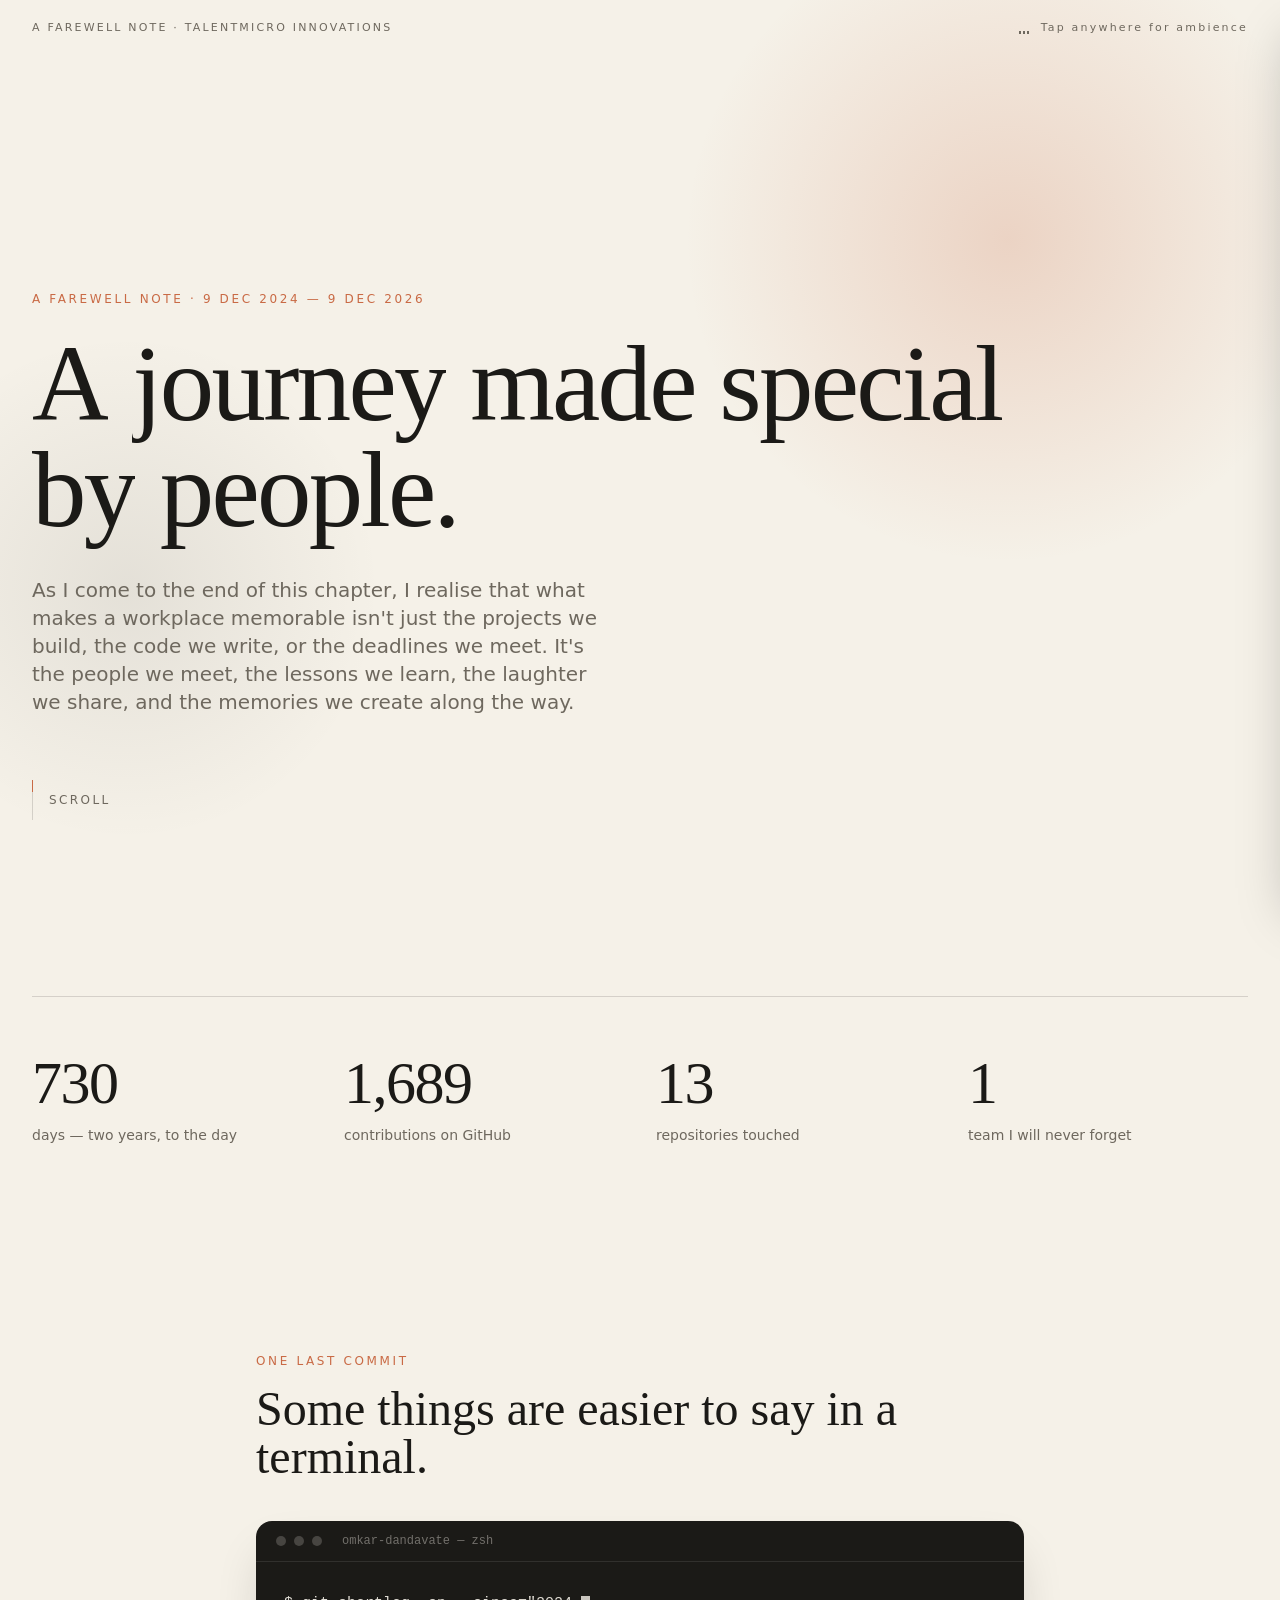
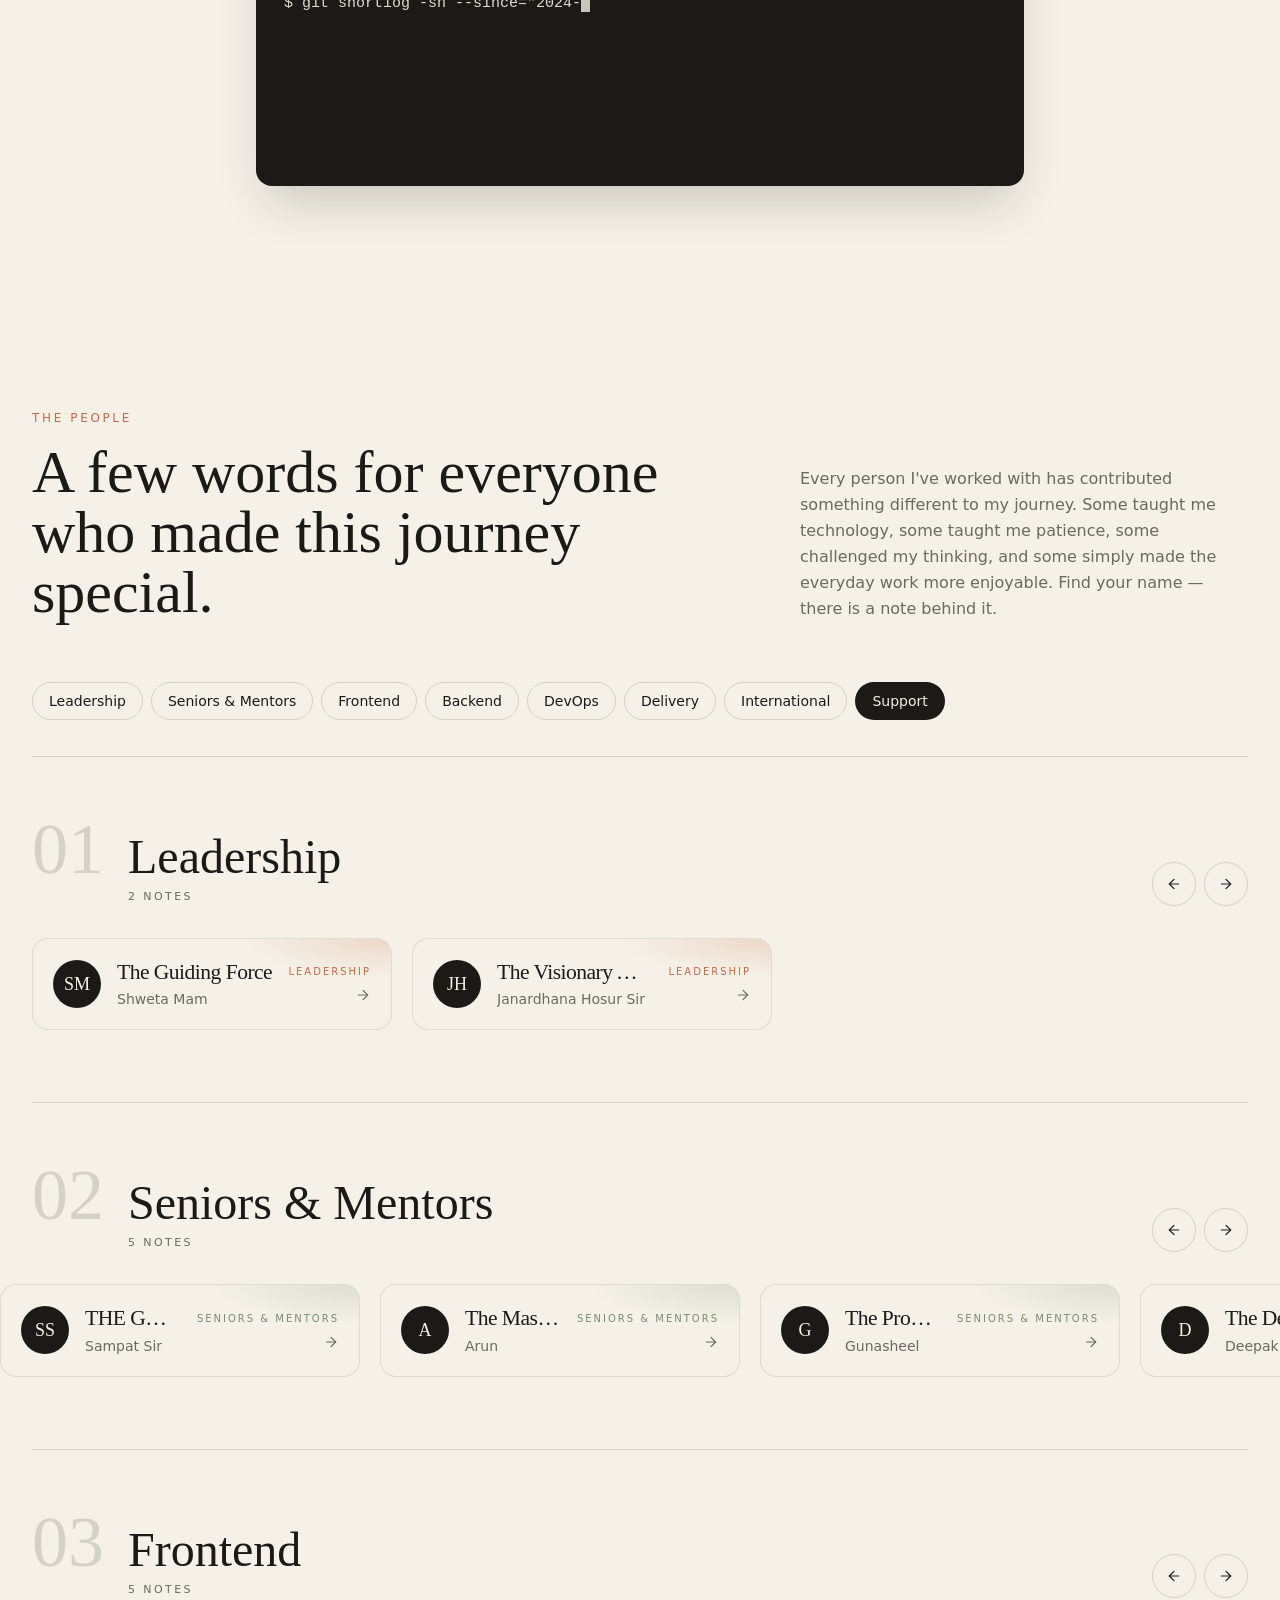
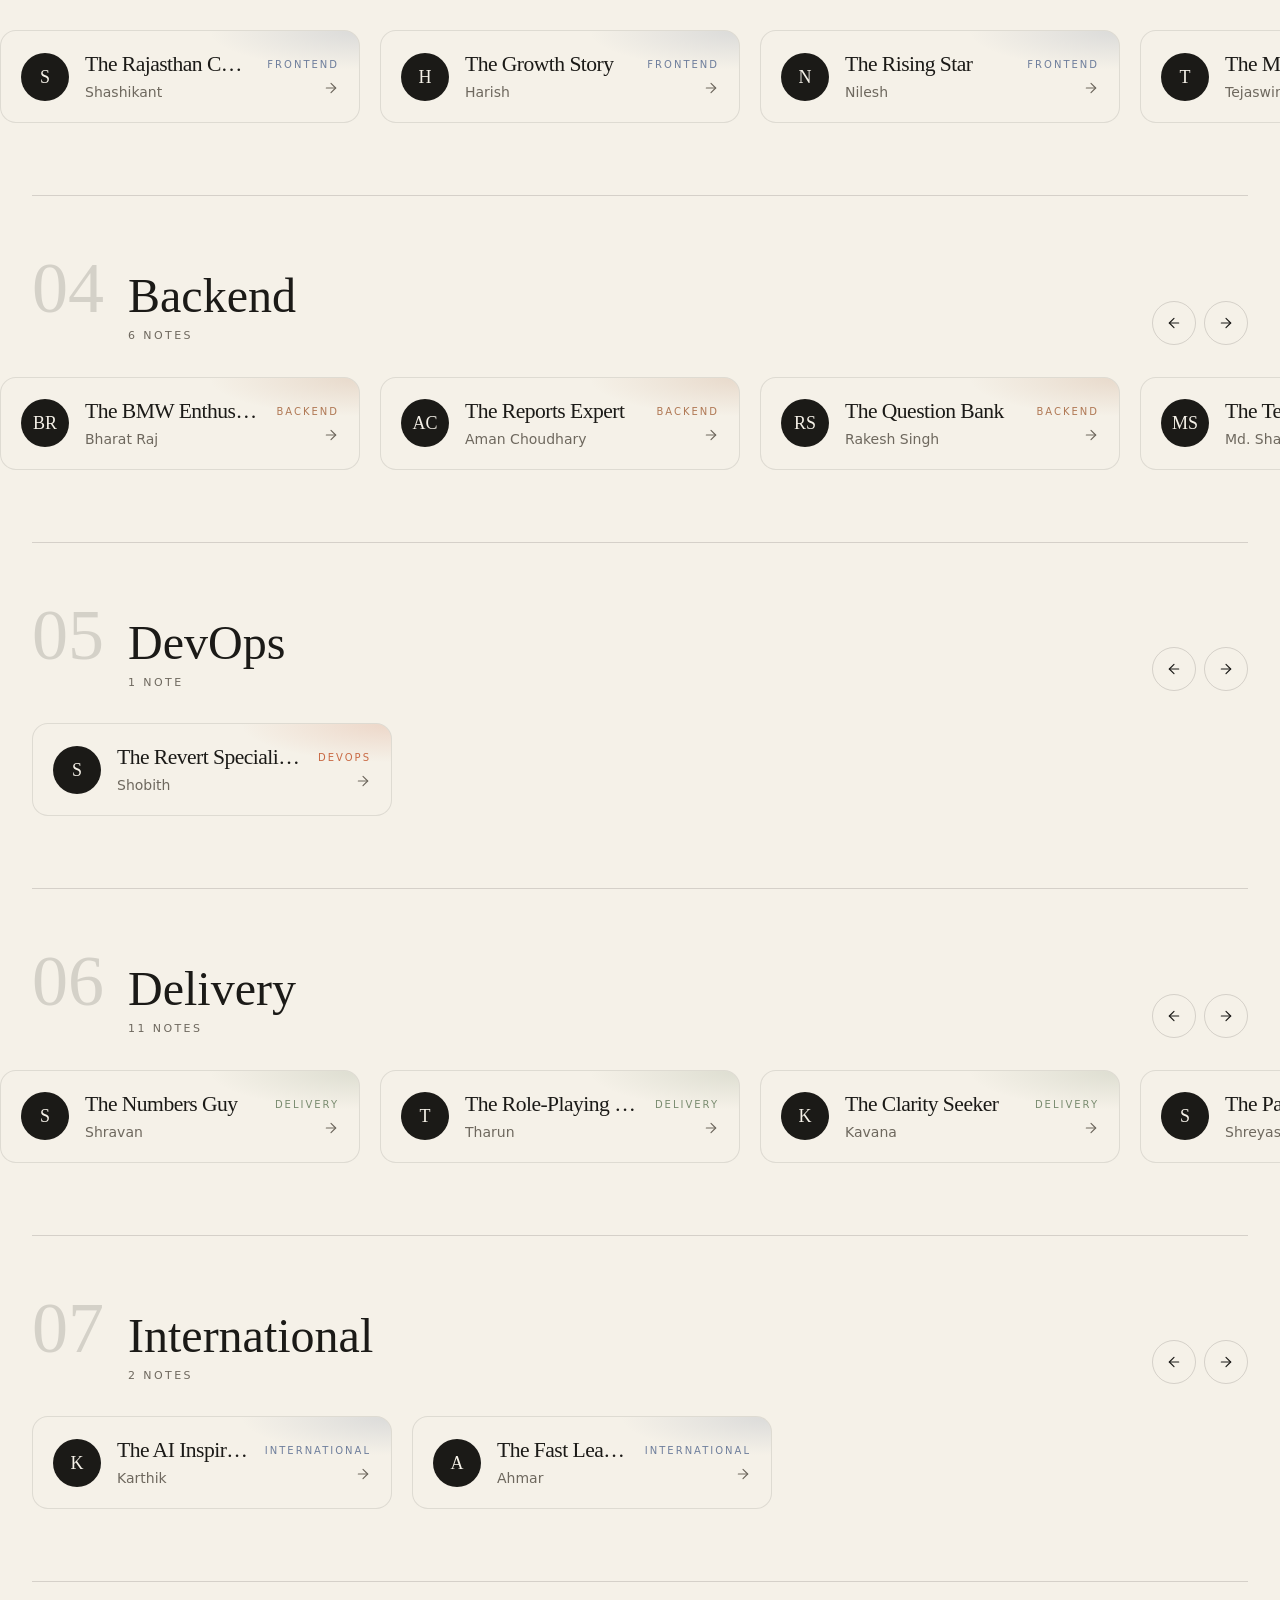
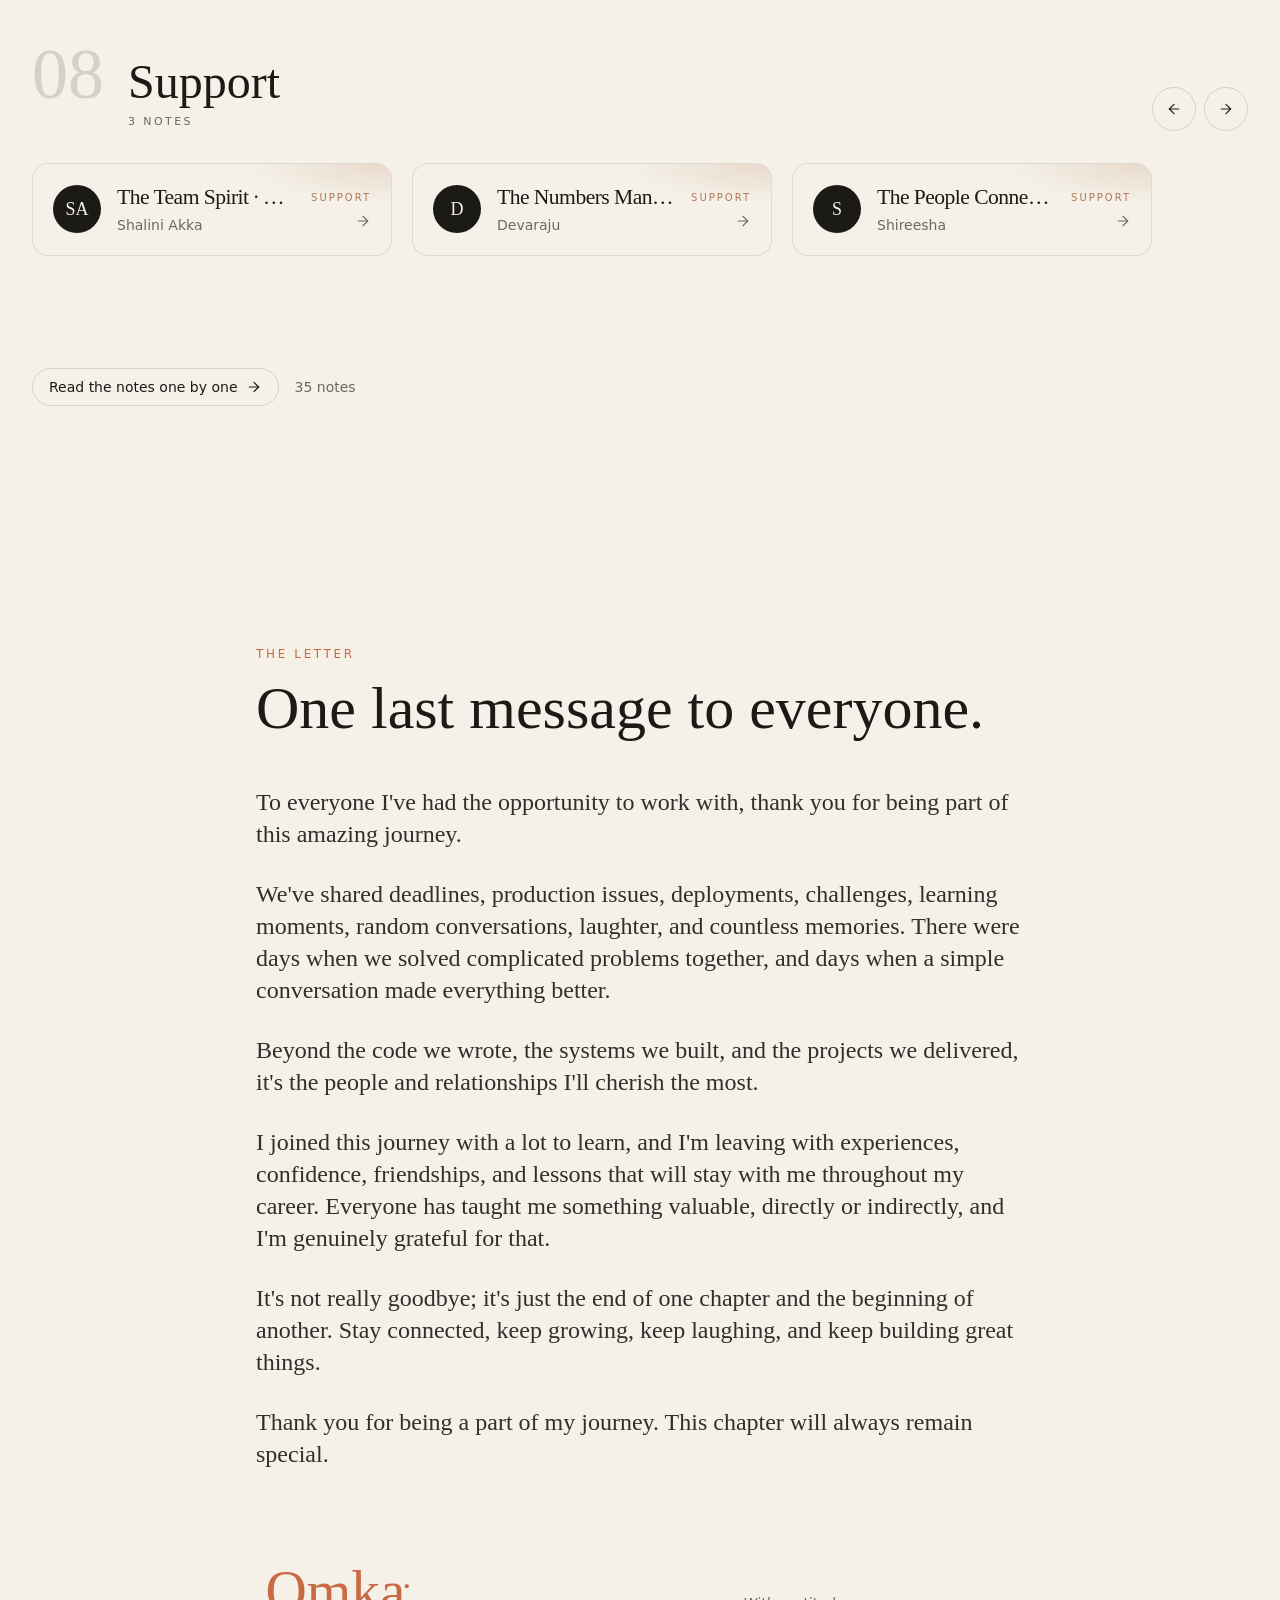
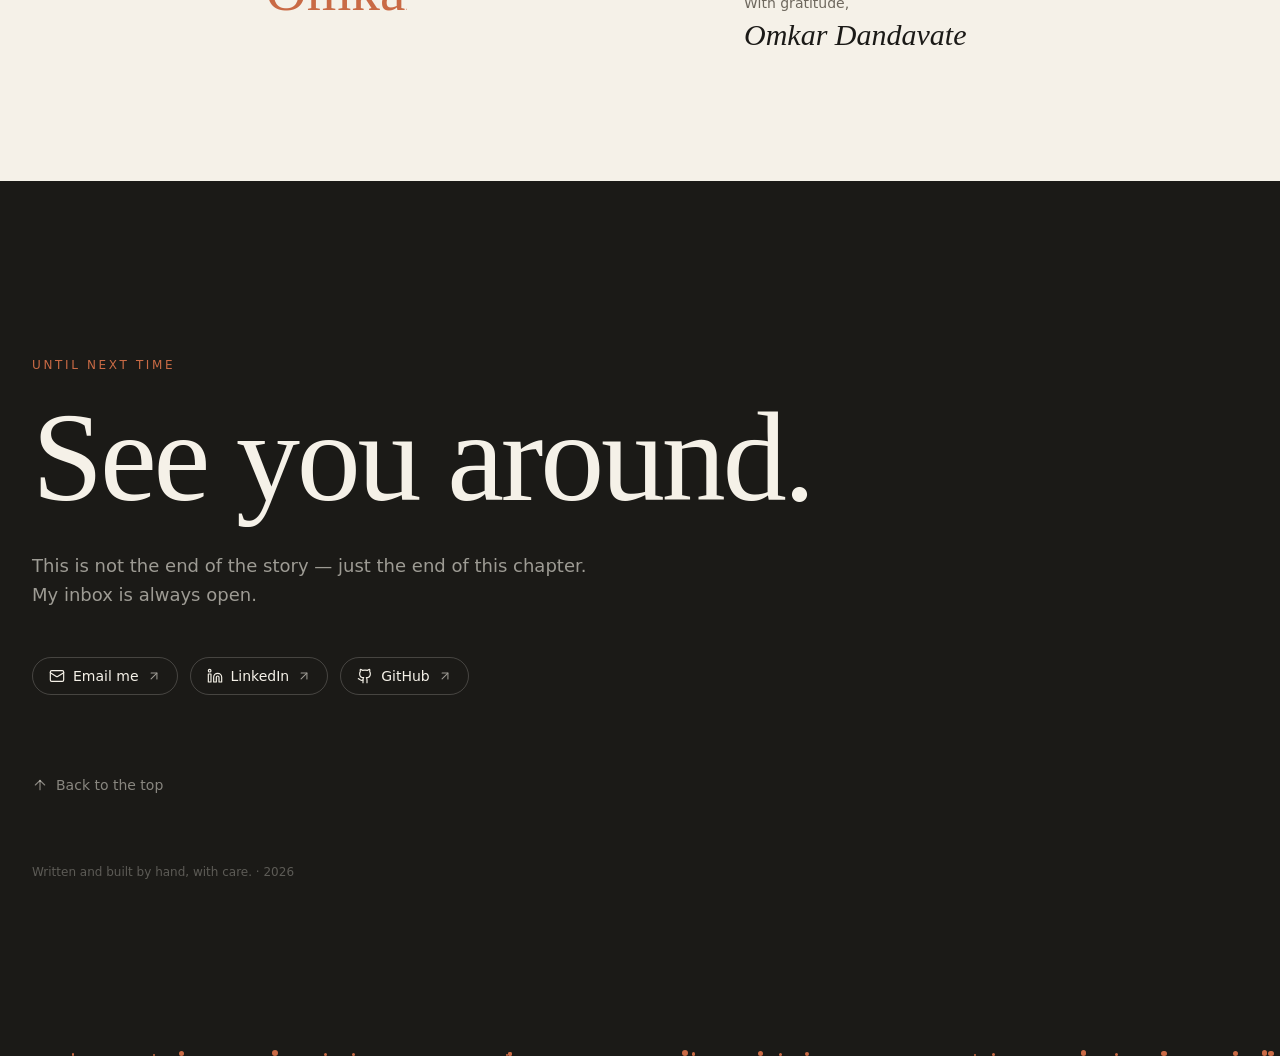
==== commit ad5a2613: "people: compact cards (avatar, nickname, team)" ====
--- a/dashboard.html
+++ b/dashboard.html
@@ -4,7 +4,7 @@
 <meta charset="utf-8" />
 <meta name="viewport" content="width=device-width, initial-scale=1" />
 <title>Signing off</title>
-<style>*,:after,:before{--tw-border-spacing-x:0;--tw-border-spacing-y:0;--tw-translate-x:0;--tw-translate-y:0;--tw-rotate:0;--tw-skew-x:0;--tw-skew-y:0;--tw-scale-x:1;--tw-scale-y:1;--tw-pan-x: ;--tw-pan-y: ;--tw-pinch-zoom: ;--tw-scroll-snap-strictness:proximity;--tw-gradient-from-position: ;--tw-gradient-via-position: ;--tw-gradient-to-position: ;--tw-ordinal: ;--tw-slashed-zero: ;--tw-numeric-figure: ;--tw-numeric-spacing: ;--tw-numeric-fraction: ;--tw-ring-inset: ;--tw-ring-offset-width:0px;--tw-ring-offset-color:#fff;--tw-ring-color:rgba(59,130,246,.5);--tw-ring-offset-shadow:0 0 #0000;--tw-ring-shadow:0 0 #0000;--tw-shadow:0 0 #0000;--tw-shadow-colored:0 0 #0000;--tw-blur: ;--tw-brightness: ;--tw-contrast: ;--tw-grayscale: ;--tw-hue-rotate: ;--tw-invert: ;--tw-saturate: ;--tw-sepia: ;--tw-drop-shadow: ;--tw-backdrop-blur: ;--tw-backdrop-brightness: ;--tw-backdrop-contrast: ;--tw-backdrop-grayscale: ;--tw-backdrop-hue-rotate: ;--tw-backdrop-invert: ;--tw-backdrop-opacity: ;--tw-backdrop-saturate: ;--tw-backdrop-sepia: ;--tw-contain-size: ;--tw-contain-layout: ;--tw-contain-paint: ;--tw-contain-style: }::backdrop{--tw-border-spacing-x:0;--tw-border-spacing-y:0;--tw-translate-x:0;--tw-translate-y:0;--tw-rotate:0;--tw-skew-x:0;--tw-skew-y:0;--tw-scale-x:1;--tw-scale-y:1;--tw-pan-x: ;--tw-pan-y: ;--tw-pinch-zoom: ;--tw-scroll-snap-strictness:proximity;--tw-gradient-from-position: ;--tw-gradient-via-position: ;--tw-gradient-to-position: ;--tw-ordinal: ;--tw-slashed-zero: ;--tw-numeric-figure: ;--tw-numeric-spacing: ;--tw-numeric-fraction: ;--tw-ring-inset: ;--tw-ring-offset-width:0px;--tw-ring-offset-color:#fff;--tw-ring-color:rgba(59,130,246,.5);--tw-ring-offset-shadow:0 0 #0000;--tw-ring-shadow:0 0 #0000;--tw-shadow:0 0 #0000;--tw-shadow-colored:0 0 #0000;--tw-blur: ;--tw-brightness: ;--tw-contrast: ;--tw-grayscale: ;--tw-hue-rotate: ;--tw-invert: ;--tw-saturate: ;--tw-sepia: ;--tw-drop-shadow: ;--tw-backdrop-blur: ;--tw-backdrop-brightness: ;--tw-backdrop-contrast: ;--tw-backdrop-grayscale: ;--tw-backdrop-hue-rotate: ;--tw-backdrop-invert: ;--tw-backdrop-opacity: ;--tw-backdrop-saturate: ;--tw-backdrop-sepia: ;--tw-contain-size: ;--tw-contain-layout: ;--tw-contain-paint: ;--tw-contain-style: }/*! tailwindcss v3.4.19 | MIT License | https://tailwindcss.com*/*,:after,:before{border:0 solid #e5e7eb;box-sizing:border-box}:after,:before{--tw-content:""}:host,html{line-height:1.5;-webkit-text-size-adjust:100%;font-family:system-ui,Segoe UI,Inter,Roboto,sans-serif;font-feature-settings:normal;font-variation-settings:normal;-moz-tab-size:4;-o-tab-size:4;tab-size:4;-webkit-tap-highlight-color:transparent}body{line-height:inherit;margin:0}hr{border-top-width:1px;color:inherit;height:0}abbr:where([title]){-webkit-text-decoration:underline dotted;text-decoration:underline dotted}h1,h2,h3,h4,h5,h6{font-size:inherit;font-weight:inherit}a{color:inherit;text-decoration:inherit}b,strong{font-weight:bolder}code,kbd,pre,samp{font-family:ui-monospace,Consolas,Cascadia Mono,Menlo,monospace;font-feature-settings:normal;font-size:1em;font-variation-settings:normal}small{font-size:80%}sub,sup{font-size:75%;line-height:0;position:relative;vertical-align:baseline}sub{bottom:-.25em}sup{top:-.5em}table{border-collapse:collapse;border-color:inherit;text-indent:0}button,input,optgroup,select,textarea{color:inherit;font-family:inherit;font-feature-settings:inherit;font-size:100%;font-variation-settings:inherit;font-weight:inherit;letter-spacing:inherit;line-height:inherit;margin:0;padding:0}button,select{text-transform:none}button,input:where([type=button]),input:where([type=reset]),input:where([type=submit]){-webkit-appearance:button;background-color:transparent;background-image:none}:-moz-focusring{outline:auto}:-moz-ui-invalid{box-shadow:none}progress{vertical-align:baseline}::-webkit-inner-spin-button,::-webkit-outer-spin-button{height:auto}[type=search]{-webkit-appearance:textfield;outline-offset:-2px}::-webkit-search-decoration{-webkit-appearance:none}::-webkit-file-upload-button{-webkit-appearance:button;font:inherit}summary{display:list-item}blockquote,dd,dl,figure,h1,h2,h3,h4,h5,h6,hr,p,pre{margin:0}fieldset{margin:0}fieldset,legend{padding:0}menu,ol,ul{list-style:none;margin:0;padding:0}dialog{padding:0}textarea{resize:vertical}input::-moz-placeholder,textarea::-moz-placeholder{color:#9ca3af;opacity:1}input::placeholder,textarea::placeholder{color:#9ca3af;opacity:1}[role=button],button{cursor:pointer}:disabled{cursor:default}audio,canvas,embed,iframe,img,object,svg,video{display:block;vertical-align:middle}img,video{height:auto;max-width:100%}[hidden]:where(:not([hidden=until-found])){display:none}.eyebrow{font-size:.75rem;letter-spacing:.22em;line-height:1rem;text-transform:uppercase;--tw-text-opacity:1;color:rgb(var(--c-accent)/var(--tw-text-opacity,1))}.pill{align-items:center;border-radius:9999px;border-width:1px;display:inline-flex;font-size:.875rem;gap:.5rem;line-height:1.25rem;padding:.5rem 1rem;transition-duration:.3s;transition-property:color,background-color,border-color,text-decoration-color,fill,stroke;transition-timing-function:cubic-bezier(.4,0,.2,1)}.icon{fill:none;stroke:currentColor;stroke-linecap:round;stroke-linejoin:round;stroke-width:1.75}.pointer-events-none{pointer-events:none}.static{position:static}.fixed{position:fixed}.absolute{position:absolute}.relative{position:relative}.sticky{position:sticky}.inset-0{inset:0}.inset-x-0{left:0;right:0}.-left-40{left:-10rem}.-right-24{right:-6rem}.-top-32{top:-8rem}.bottom-0{bottom:0}.left-0{left:0}.right-0{right:0}.right-5{right:1.25rem}.top-0{top:0}.top-1\/3{top:33.333333%}.top-14{top:3.5rem}.top-24{top:6rem}.z-30{z-index:30}.z-40{z-index:40}.z-50{z-index:50}.z-\[60\]{z-index:60}.-mx-5{margin-left:-1.25rem;margin-right:-1.25rem}.mx-auto{margin-left:auto;margin-right:auto}.-mr-2{margin-right:-.5rem}.ml-3{margin-left:.75rem}.mt-1{margin-top:.25rem}.mt-10{margin-top:2.5rem}.mt-12{margin-top:3rem}.mt-16{margin-top:4rem}.mt-2{margin-top:.5rem}.mt-20{margin-top:5rem}.mt-3{margin-top:.75rem}.mt-4{margin-top:1rem}.mt-5{margin-top:1.25rem}.mt-6{margin-top:1.5rem}.mt-8{margin-top:2rem}.mt-auto{margin-top:auto}.block{display:block}.inline-block{display:inline-block}.flex{display:flex}.inline-flex{display:inline-flex}.grid{display:grid}.hidden{display:none}.h-10{height:2.5rem}.h-11{height:2.75rem}.h-12{height:3rem}.h-16{height:4rem}.h-2\.5{height:.625rem}.h-20{height:5rem}.h-3{height:.75rem}.h-3\.5{height:.875rem}.h-4{height:1rem}.h-5{height:1.25rem}.h-\[1\.1em\]{height:1.1em}.h-\[36rem\]{height:36rem}.h-\[46rem\]{height:46rem}.h-auto{height:auto}.h-full{height:100%}.h-px{height:1px}.min-h-\[14rem\]{min-height:14rem}.min-h-\[380px\]{min-height:380px}.min-h-screen{min-height:100vh}.w-10{width:2.5rem}.w-11{width:2.75rem}.w-12{width:3rem}.w-16{width:4rem}.w-2\.5{width:.625rem}.w-20{width:5rem}.w-3\.5{width:.875rem}.w-4{width:1rem}.w-5{width:1.25rem}.w-\[\.6em\]{width:.6em}.w-\[2px\]{width:2px}.w-\[36rem\]{width:36rem}.w-\[46rem\]{width:46rem}.w-\[76vw\]{width:76vw}.w-full{width:100%}.w-px{width:1px}.max-w-2xl{max-width:42rem}.max-w-3xl{max-width:48rem}.max-w-5xl{max-width:64rem}.max-w-6xl{max-width:72rem}.max-w-md{max-width:28rem}.max-w-xl{max-width:36rem}.flex-1{flex:1 1 0%}.shrink-0{flex-shrink:0}.grow{flex-grow:1}.origin-bottom{transform-origin:bottom}.origin-left{transform-origin:left}.translate-x-full{--tw-translate-x:100%}.scale-y-\[\.25\],.translate-x-full{transform:translate(var(--tw-translate-x),var(--tw-translate-y)) rotate(var(--tw-rotate)) skewX(var(--tw-skew-x)) skewY(var(--tw-skew-y)) scaleX(var(--tw-scale-x)) scaleY(var(--tw-scale-y))}.scale-y-\[\.25\]{--tw-scale-y:.25}.transform{transform:translate(var(--tw-translate-x),var(--tw-translate-y)) rotate(var(--tw-rotate)) skewX(var(--tw-skew-x)) skewY(var(--tw-skew-y)) scaleX(var(--tw-scale-x)) scaleY(var(--tw-scale-y))}@keyframes blink{50%{opacity:0}}.animate-blink{animation:blink 1s steps(1) infinite}@keyframes floaty{0%,to{transform:translateZ(0) scale(1)}50%{transform:translate3d(30px,-24px,0) scale(1.08)}}.animate-floaty{animation:floaty 18s ease-in-out infinite}@keyframes rise{0%{opacity:0;transform:translateY(0)}15%{opacity:.55}to{opacity:0;transform:translateY(-110vh)}}.animate-rise{animation:rise 14s linear infinite}@keyframes scrolldot{0%{opacity:0;transform:translateY(-100%)}30%{opacity:1}to{opacity:0;transform:translateY(400%)}}.animate-scrolldot{animation:scrolldot 2.2s cubic-bezier(.4,0,.2,1) infinite}.snap-x{scroll-snap-type:x var(--tw-scroll-snap-strictness)}.snap-mandatory{--tw-scroll-snap-strictness:mandatory}.snap-start{scroll-snap-align:start}.grid-cols-2{grid-template-columns:repeat(2,minmax(0,1fr))}.flex-col{flex-direction:column}.flex-wrap{flex-wrap:wrap}.place-items-center{place-items:center}.items-end{align-items:flex-end}.items-center{align-items:center}.items-baseline{align-items:baseline}.justify-end{justify-content:flex-end}.justify-between{justify-content:space-between}.gap-2{gap:.5rem}.gap-3{gap:.75rem}.gap-4{gap:1rem}.gap-6{gap:1.5rem}.gap-\[2px\]{gap:2px}.gap-x-8{-moz-column-gap:2rem;column-gap:2rem}.gap-y-12{row-gap:3rem}.space-y-5>:not([hidden])~:not([hidden]){--tw-space-y-reverse:0;margin-bottom:calc(1.25rem*var(--tw-space-y-reverse));margin-top:calc(1.25rem*(1 - var(--tw-space-y-reverse)))}.space-y-7>:not([hidden])~:not([hidden]){--tw-space-y-reverse:0;margin-bottom:calc(1.75rem*var(--tw-space-y-reverse));margin-top:calc(1.75rem*(1 - var(--tw-space-y-reverse)))}.overflow-hidden{overflow:hidden}.overflow-x-auto{overflow-x:auto}.overflow-y-auto{overflow-y:auto}.overflow-x-hidden{overflow-x:hidden}.whitespace-nowrap{white-space:nowrap}.whitespace-pre-wrap{white-space:pre-wrap}.rounded-2xl{border-radius:1rem}.rounded-3xl{border-radius:1.5rem}.rounded-full{border-radius:9999px}.border{border-width:1px}.border-b{border-bottom-width:1px}.border-t{border-top-width:1px}.border-ink{--tw-border-opacity:1;border-color:rgb(var(--c-ink)/var(--tw-border-opacity,1))}.border-ink\/10{border-color:rgb(var(--c-ink)/.1)}.border-ink\/15{border-color:rgb(var(--c-ink)/.15)}.border-paper\/10{border-color:rgb(var(--c-paper)/.1)}.border-paper\/20{border-color:rgb(var(--c-paper)/.2)}.bg-accent{--tw-bg-opacity:1;background-color:rgb(var(--c-accent)/var(--tw-bg-opacity,1))}.bg-current{background-color:currentColor}.bg-ink{--tw-bg-opacity:1;background-color:rgb(var(--c-ink)/var(--tw-bg-opacity,1))}.bg-ink\/15{background-color:rgb(var(--c-ink)/.15)}.bg-ink\/40{background-color:rgb(var(--c-ink)/.4)}.bg-paper{--tw-bg-opacity:1;background-color:rgb(var(--c-paper)/var(--tw-bg-opacity,1))}.bg-paper\/20{background-color:rgb(var(--c-paper)/.2)}.bg-paper\/80{background-color:rgb(var(--c-paper)/.8)}.bg-paper\/85{background-color:rgb(var(--c-paper)/.85)}.bg-\[radial-gradient\(circle\2c rgb\(var\(--c-accent\)\/\.22\)\2c transparent_62\%\)\]{background-image:radial-gradient(circle,rgb(var(--c-accent)/.22),transparent 62%)}.bg-\[radial-gradient\(circle\2c rgb\(var\(--c-ink\)\/\.08\)\2c transparent_62\%\)\]{background-image:radial-gradient(circle,rgb(var(--c-ink)/.08),transparent 62%)}.object-cover{-o-object-fit:cover;object-fit:cover}.p-5{padding:1.25rem}.p-6{padding:1.5rem}.px-5{padding-left:1.25rem;padding-right:1.25rem}.px-6{padding-left:1.5rem;padding-right:1.5rem}.py-10{padding-bottom:2.5rem;padding-top:2.5rem}.py-20{padding-bottom:5rem;padding-top:5rem}.py-3{padding-bottom:.75rem;padding-top:.75rem}.py-32{padding-bottom:8rem;padding-top:8rem}.py-5{padding-bottom:1.25rem;padding-top:1.25rem}.py-8{padding-bottom:2rem;padding-top:2rem}.pb-14{padding-bottom:3.5rem}.pb-4{padding-bottom:1rem}.pt-14{padding-top:3.5rem}.pt-32{padding-top:8rem}.pt-6{padding-top:1.5rem}.pt-8{padding-top:2rem}.text-left{text-align:left}.align-text-bottom{vertical-align:text-bottom}.font-hand{font-family:Segoe Script,Snell Roundhand,Apple Chancery,Brush Script MT,Lucida Handwriting,cursive}.font-mono{font-family:ui-monospace,Consolas,Cascadia Mono,Menlo,monospace}.font-sans{font-family:system-ui,Segoe UI,Inter,Roboto,sans-serif}.font-serif{font-family:Iowan Old Style,Palatino Linotype,Book Antiqua,Palatino,Georgia,serif}.text-2xl{font-size:1.5rem;line-height:2rem}.text-3xl{font-size:1.875rem;line-height:2.25rem}.text-4xl{font-size:2.25rem;line-height:2.5rem}.text-5xl{font-size:3rem;line-height:1}.text-\[1\.9rem\]{font-size:1.9rem}.text-\[10px\]{font-size:10px}.text-\[11px\]{font-size:11px}.text-\[13px\]{font-size:13px}.text-\[15px\]{font-size:15px}.text-\[clamp\(2\.8rem\2c 10vw\2c 9rem\)\]{font-size:clamp(2.8rem,10vw,9rem)}.text-\[clamp\(2\.8rem\2c 8\.5vw\2c 7\.5rem\)\]{font-size:clamp(2.8rem,8.5vw,7.5rem)}.text-lg{font-size:1.125rem;line-height:1.75rem}.text-sm{font-size:.875rem;line-height:1.25rem}.text-xl{font-size:1.25rem;line-height:1.75rem}.text-xs{font-size:.75rem;line-height:1rem}.font-medium{font-weight:500}.uppercase{text-transform:uppercase}.italic{font-style:italic}.tabular-nums{--tw-numeric-spacing:tabular-nums;font-variant-numeric:var(--tw-ordinal) var(--tw-slashed-zero) var(--tw-numeric-figure) var(--tw-numeric-spacing) var(--tw-numeric-fraction)}.leading-7{line-height:1.75rem}.leading-\[\.95\]{line-height:.95}.leading-\[\.98\]{line-height:.98}.leading-\[1\.05\]{line-height:1.05}.leading-none{line-height:1}.leading-relaxed{line-height:1.625}.leading-tight{line-height:1.25}.tracking-\[\.22em\]{letter-spacing:.22em}.tracking-\[\.2em\]{letter-spacing:.2em}.tracking-tight{letter-spacing:-.025em}.text-ink{--tw-text-opacity:1;color:rgb(var(--c-ink)/var(--tw-text-opacity,1))}.text-ink\/15{color:rgb(var(--c-ink)/.15)}.text-ink\/70{color:rgb(var(--c-ink)/.7)}.text-ink\/90{color:rgb(var(--c-ink)/.9)}.text-muted{--tw-text-opacity:1;color:rgb(var(--c-muted)/var(--tw-text-opacity,1))}.text-paper{--tw-text-opacity:1;color:rgb(var(--c-paper)/var(--tw-text-opacity,1))}.text-paper\/30{color:rgb(var(--c-paper)/.3)}.text-paper\/40{color:rgb(var(--c-paper)/.4)}.text-paper\/50{color:rgb(var(--c-paper)/.5)}.text-paper\/60{color:rgb(var(--c-paper)/.6)}.text-paper\/90{color:rgb(var(--c-paper)/.9)}.underline{text-decoration-line:underline}.antialiased{-webkit-font-smoothing:antialiased;-moz-osx-font-smoothing:grayscale}.opacity-0{opacity:0}.opacity-100{opacity:1}.opacity-60{opacity:.6}.opacity-70{opacity:.7}.shadow-2xl{--tw-shadow:0 25px 50px -12px rgba(0,0,0,.25);--tw-shadow-colored:0 25px 50px -12px var(--tw-shadow-color);box-shadow:var(--tw-ring-offset-shadow,0 0 #0000),var(--tw-ring-shadow,0 0 #0000),var(--tw-shadow)}.shadow-ink\/20{--tw-shadow-color:rgb(var(--c-ink)/0.2);--tw-shadow:var(--tw-shadow-colored)}.ring-1{--tw-ring-offset-shadow:var(--tw-ring-inset) 0 0 0 var(--tw-ring-offset-width) var(--tw-ring-offset-color);--tw-ring-shadow:var(--tw-ring-inset) 0 0 0 calc(1px + var(--tw-ring-offset-width)) var(--tw-ring-color);box-shadow:var(--tw-ring-offset-shadow),var(--tw-ring-shadow),var(--tw-shadow,0 0 #0000)}.ring-ink\/10{--tw-ring-color:rgb(var(--c-ink)/0.1)}.filter{filter:var(--tw-blur) var(--tw-brightness) var(--tw-contrast) var(--tw-grayscale) var(--tw-hue-rotate) var(--tw-invert) var(--tw-saturate) var(--tw-sepia) var(--tw-drop-shadow)}.backdrop-blur-sm{--tw-backdrop-blur:blur(4px);backdrop-filter:var(--tw-backdrop-blur) var(--tw-backdrop-brightness) var(--tw-backdrop-contrast) var(--tw-backdrop-grayscale) var(--tw-backdrop-hue-rotate) var(--tw-backdrop-invert) var(--tw-backdrop-opacity) var(--tw-backdrop-saturate) var(--tw-backdrop-sepia)}.transition{transition-duration:.15s;transition-property:color,background-color,border-color,text-decoration-color,fill,stroke,opacity,box-shadow,transform,filter,backdrop-filter;transition-timing-function:cubic-bezier(.4,0,.2,1)}.transition-colors{transition-duration:.15s;transition-property:color,background-color,border-color,text-decoration-color,fill,stroke;transition-timing-function:cubic-bezier(.4,0,.2,1)}.transition-opacity{transition-duration:.15s;transition-property:opacity;transition-timing-function:cubic-bezier(.4,0,.2,1)}.transition-transform{transition-duration:.15s;transition-property:transform;transition-timing-function:cubic-bezier(.4,0,.2,1)}.duration-300{transition-duration:.3s}.duration-500{transition-duration:.5s}.duration-700{transition-duration:.7s}.ease-\[cubic-bezier\(\.2\2c \.8\2c \.2\2c 1\)\]{transition-timing-function:cubic-bezier(.2,.8,.2,1)}.\[perspective\:1200px\]{perspective:1200px}.selection\:bg-accent\/20 ::-moz-selection{background-color:rgb(var(--c-accent)/.2)}.selection\:bg-accent\/20 ::selection{background-color:rgb(var(--c-accent)/.2)}.selection\:bg-accent\/20::-moz-selection{background-color:rgb(var(--c-accent)/.2)}.selection\:bg-accent\/20::selection{background-color:rgb(var(--c-accent)/.2)}.hover\:border-ink:hover{--tw-border-opacity:1;border-color:rgb(var(--c-ink)/var(--tw-border-opacity,1))}.hover\:border-paper:hover{--tw-border-opacity:1;border-color:rgb(var(--c-paper)/var(--tw-border-opacity,1))}.hover\:bg-ink\/5:hover{background-color:rgb(var(--c-ink)/.05)}.hover\:bg-paper:hover{--tw-bg-opacity:1;background-color:rgb(var(--c-paper)/var(--tw-bg-opacity,1))}.hover\:text-ink:hover{--tw-text-opacity:1;color:rgb(var(--c-ink)/var(--tw-text-opacity,1))}.hover\:text-paper:hover{--tw-text-opacity:1;color:rgb(var(--c-paper)/var(--tw-text-opacity,1))}.focus\:outline-none:focus{outline:2px solid transparent;outline-offset:2px}.focus-visible\:border-ink:focus-visible{--tw-border-opacity:1;border-color:rgb(var(--c-ink)/var(--tw-border-opacity,1))}.group:hover .group-hover\:translate-x-1{--tw-translate-x:0.25rem;transform:translate(var(--tw-translate-x),var(--tw-translate-y)) rotate(var(--tw-rotate)) skewX(var(--tw-skew-x)) skewY(var(--tw-skew-y)) scaleX(var(--tw-scale-x)) scaleY(var(--tw-scale-y))}@keyframes eq{0%,to{transform:scaleY(.25)}50%{transform:scaleY(1)}}.group.playing .group-\[\.playing\]\:animate-eq{animation:eq .9s ease-in-out infinite}@media (min-width:640px){.sm\:right-8{right:2rem}.sm\:-mx-8{margin-left:-2rem;margin-right:-2rem}.sm\:flex{display:flex}.sm\:h-28{height:7rem}.sm\:min-h-\[420px\]{min-height:420px}.sm\:w-28{width:7rem}.sm\:w-\[320px\]{width:320px}.sm\:max-w-lg{max-width:32rem}.sm\:flex-row{flex-direction:row}.sm\:items-end{align-items:flex-end}.sm\:justify-between{justify-content:space-between}.sm\:gap-10{gap:2.5rem}.sm\:gap-5{gap:1.25rem}.sm\:gap-6{gap:1.5rem}.sm\:p-7{padding:1.75rem}.sm\:px-8{padding-left:2rem;padding-right:2rem}.sm\:py-14{padding-bottom:3.5rem;padding-top:3.5rem}.sm\:py-24{padding-bottom:6rem;padding-top:6rem}.sm\:py-28{padding-bottom:7rem;padding-top:7rem}.sm\:py-32{padding-bottom:8rem;padding-top:8rem}.sm\:py-44{padding-bottom:11rem;padding-top:11rem}.sm\:pb-20{padding-bottom:5rem}.sm\:text-2xl{font-size:1.5rem;line-height:2rem}.sm\:text-3xl{font-size:1.875rem;line-height:2.25rem}.sm\:text-4xl{font-size:2.25rem;line-height:2.5rem}.sm\:text-5xl{font-size:3rem;line-height:1}.sm\:text-6xl{font-size:3.75rem;line-height:1}.sm\:text-7xl{font-size:4.5rem;line-height:1}.sm\:text-\[15px\]{font-size:15px}.sm\:text-xl{font-size:1.25rem;line-height:1.75rem}}@media (min-width:768px){.md\:grid-cols-4{grid-template-columns:repeat(4,minmax(0,1fr))}}</style>
+<style>*,:after,:before{--tw-border-spacing-x:0;--tw-border-spacing-y:0;--tw-translate-x:0;--tw-translate-y:0;--tw-rotate:0;--tw-skew-x:0;--tw-skew-y:0;--tw-scale-x:1;--tw-scale-y:1;--tw-pan-x: ;--tw-pan-y: ;--tw-pinch-zoom: ;--tw-scroll-snap-strictness:proximity;--tw-gradient-from-position: ;--tw-gradient-via-position: ;--tw-gradient-to-position: ;--tw-ordinal: ;--tw-slashed-zero: ;--tw-numeric-figure: ;--tw-numeric-spacing: ;--tw-numeric-fraction: ;--tw-ring-inset: ;--tw-ring-offset-width:0px;--tw-ring-offset-color:#fff;--tw-ring-color:rgba(59,130,246,.5);--tw-ring-offset-shadow:0 0 #0000;--tw-ring-shadow:0 0 #0000;--tw-shadow:0 0 #0000;--tw-shadow-colored:0 0 #0000;--tw-blur: ;--tw-brightness: ;--tw-contrast: ;--tw-grayscale: ;--tw-hue-rotate: ;--tw-invert: ;--tw-saturate: ;--tw-sepia: ;--tw-drop-shadow: ;--tw-backdrop-blur: ;--tw-backdrop-brightness: ;--tw-backdrop-contrast: ;--tw-backdrop-grayscale: ;--tw-backdrop-hue-rotate: ;--tw-backdrop-invert: ;--tw-backdrop-opacity: ;--tw-backdrop-saturate: ;--tw-backdrop-sepia: ;--tw-contain-size: ;--tw-contain-layout: ;--tw-contain-paint: ;--tw-contain-style: }::backdrop{--tw-border-spacing-x:0;--tw-border-spacing-y:0;--tw-translate-x:0;--tw-translate-y:0;--tw-rotate:0;--tw-skew-x:0;--tw-skew-y:0;--tw-scale-x:1;--tw-scale-y:1;--tw-pan-x: ;--tw-pan-y: ;--tw-pinch-zoom: ;--tw-scroll-snap-strictness:proximity;--tw-gradient-from-position: ;--tw-gradient-via-position: ;--tw-gradient-to-position: ;--tw-ordinal: ;--tw-slashed-zero: ;--tw-numeric-figure: ;--tw-numeric-spacing: ;--tw-numeric-fraction: ;--tw-ring-inset: ;--tw-ring-offset-width:0px;--tw-ring-offset-color:#fff;--tw-ring-color:rgba(59,130,246,.5);--tw-ring-offset-shadow:0 0 #0000;--tw-ring-shadow:0 0 #0000;--tw-shadow:0 0 #0000;--tw-shadow-colored:0 0 #0000;--tw-blur: ;--tw-brightness: ;--tw-contrast: ;--tw-grayscale: ;--tw-hue-rotate: ;--tw-invert: ;--tw-saturate: ;--tw-sepia: ;--tw-drop-shadow: ;--tw-backdrop-blur: ;--tw-backdrop-brightness: ;--tw-backdrop-contrast: ;--tw-backdrop-grayscale: ;--tw-backdrop-hue-rotate: ;--tw-backdrop-invert: ;--tw-backdrop-opacity: ;--tw-backdrop-saturate: ;--tw-backdrop-sepia: ;--tw-contain-size: ;--tw-contain-layout: ;--tw-contain-paint: ;--tw-contain-style: }/*! tailwindcss v3.4.19 | MIT License | https://tailwindcss.com*/*,:after,:before{border:0 solid #e5e7eb;box-sizing:border-box}:after,:before{--tw-content:""}:host,html{line-height:1.5;-webkit-text-size-adjust:100%;font-family:system-ui,Segoe UI,Inter,Roboto,sans-serif;font-feature-settings:normal;font-variation-settings:normal;-moz-tab-size:4;-o-tab-size:4;tab-size:4;-webkit-tap-highlight-color:transparent}body{line-height:inherit;margin:0}hr{border-top-width:1px;color:inherit;height:0}abbr:where([title]){-webkit-text-decoration:underline dotted;text-decoration:underline dotted}h1,h2,h3,h4,h5,h6{font-size:inherit;font-weight:inherit}a{color:inherit;text-decoration:inherit}b,strong{font-weight:bolder}code,kbd,pre,samp{font-family:ui-monospace,Consolas,Cascadia Mono,Menlo,monospace;font-feature-settings:normal;font-size:1em;font-variation-settings:normal}small{font-size:80%}sub,sup{font-size:75%;line-height:0;position:relative;vertical-align:baseline}sub{bottom:-.25em}sup{top:-.5em}table{border-collapse:collapse;border-color:inherit;text-indent:0}button,input,optgroup,select,textarea{color:inherit;font-family:inherit;font-feature-settings:inherit;font-size:100%;font-variation-settings:inherit;font-weight:inherit;letter-spacing:inherit;line-height:inherit;margin:0;padding:0}button,select{text-transform:none}button,input:where([type=button]),input:where([type=reset]),input:where([type=submit]){-webkit-appearance:button;background-color:transparent;background-image:none}:-moz-focusring{outline:auto}:-moz-ui-invalid{box-shadow:none}progress{vertical-align:baseline}::-webkit-inner-spin-button,::-webkit-outer-spin-button{height:auto}[type=search]{-webkit-appearance:textfield;outline-offset:-2px}::-webkit-search-decoration{-webkit-appearance:none}::-webkit-file-upload-button{-webkit-appearance:button;font:inherit}summary{display:list-item}blockquote,dd,dl,figure,h1,h2,h3,h4,h5,h6,hr,p,pre{margin:0}fieldset{margin:0}fieldset,legend{padding:0}menu,ol,ul{list-style:none;margin:0;padding:0}dialog{padding:0}textarea{resize:vertical}input::-moz-placeholder,textarea::-moz-placeholder{color:#9ca3af;opacity:1}input::placeholder,textarea::placeholder{color:#9ca3af;opacity:1}[role=button],button{cursor:pointer}:disabled{cursor:default}audio,canvas,embed,iframe,img,object,svg,video{display:block;vertical-align:middle}img,video{height:auto;max-width:100%}[hidden]:where(:not([hidden=until-found])){display:none}.eyebrow{font-size:.75rem;letter-spacing:.22em;line-height:1rem;text-transform:uppercase;--tw-text-opacity:1;color:rgb(var(--c-accent)/var(--tw-text-opacity,1))}.pill{align-items:center;border-radius:9999px;border-width:1px;display:inline-flex;font-size:.875rem;gap:.5rem;line-height:1.25rem;padding:.5rem 1rem;transition-duration:.3s;transition-property:color,background-color,border-color,text-decoration-color,fill,stroke;transition-timing-function:cubic-bezier(.4,0,.2,1)}.icon{fill:none;stroke:currentColor;stroke-linecap:round;stroke-linejoin:round;stroke-width:1.75}.pointer-events-none{pointer-events:none}.static{position:static}.fixed{position:fixed}.absolute{position:absolute}.relative{position:relative}.sticky{position:sticky}.inset-0{inset:0}.inset-x-0{left:0;right:0}.-left-40{left:-10rem}.-right-24{right:-6rem}.-top-32{top:-8rem}.bottom-0{bottom:0}.left-0{left:0}.right-0{right:0}.right-5{right:1.25rem}.top-0{top:0}.top-1\/3{top:33.333333%}.top-14{top:3.5rem}.top-24{top:6rem}.z-30{z-index:30}.z-40{z-index:40}.z-50{z-index:50}.z-\[60\]{z-index:60}.-mx-5{margin-left:-1.25rem;margin-right:-1.25rem}.mx-auto{margin-left:auto;margin-right:auto}.-mr-2{margin-right:-.5rem}.ml-3{margin-left:.75rem}.ml-auto{margin-left:auto}.mt-1{margin-top:.25rem}.mt-10{margin-top:2.5rem}.mt-12{margin-top:3rem}.mt-16{margin-top:4rem}.mt-2{margin-top:.5rem}.mt-20{margin-top:5rem}.mt-3{margin-top:.75rem}.mt-4{margin-top:1rem}.mt-5{margin-top:1.25rem}.mt-6{margin-top:1.5rem}.mt-8{margin-top:2rem}.block{display:block}.inline-block{display:inline-block}.flex{display:flex}.inline-flex{display:inline-flex}.grid{display:grid}.hidden{display:none}.h-10{height:2.5rem}.h-11{height:2.75rem}.h-12{height:3rem}.h-16{height:4rem}.h-2\.5{height:.625rem}.h-20{height:5rem}.h-3{height:.75rem}.h-3\.5{height:.875rem}.h-4{height:1rem}.h-5{height:1.25rem}.h-\[1\.1em\]{height:1.1em}.h-\[36rem\]{height:36rem}.h-\[46rem\]{height:46rem}.h-auto{height:auto}.h-full{height:100%}.h-px{height:1px}.min-h-\[14rem\]{min-height:14rem}.min-h-screen{min-height:100vh}.w-10{width:2.5rem}.w-11{width:2.75rem}.w-12{width:3rem}.w-16{width:4rem}.w-2\.5{width:.625rem}.w-20{width:5rem}.w-3\.5{width:.875rem}.w-4{width:1rem}.w-5{width:1.25rem}.w-\[\.6em\]{width:.6em}.w-\[2px\]{width:2px}.w-\[36rem\]{width:36rem}.w-\[46rem\]{width:46rem}.w-\[82vw\]{width:82vw}.w-full{width:100%}.w-px{width:1px}.min-w-0{min-width:0}.max-w-2xl{max-width:42rem}.max-w-3xl{max-width:48rem}.max-w-5xl{max-width:64rem}.max-w-6xl{max-width:72rem}.max-w-md{max-width:28rem}.max-w-xl{max-width:36rem}.flex-1{flex:1 1 0%}.shrink-0{flex-shrink:0}.grow{flex-grow:1}.origin-bottom{transform-origin:bottom}.origin-left{transform-origin:left}.translate-x-full{--tw-translate-x:100%}.scale-y-\[\.25\],.translate-x-full{transform:translate(var(--tw-translate-x),var(--tw-translate-y)) rotate(var(--tw-rotate)) skewX(var(--tw-skew-x)) skewY(var(--tw-skew-y)) scaleX(var(--tw-scale-x)) scaleY(var(--tw-scale-y))}.scale-y-\[\.25\]{--tw-scale-y:.25}.transform{transform:translate(var(--tw-translate-x),var(--tw-translate-y)) rotate(var(--tw-rotate)) skewX(var(--tw-skew-x)) skewY(var(--tw-skew-y)) scaleX(var(--tw-scale-x)) scaleY(var(--tw-scale-y))}@keyframes blink{50%{opacity:0}}.animate-blink{animation:blink 1s steps(1) infinite}@keyframes floaty{0%,to{transform:translateZ(0) scale(1)}50%{transform:translate3d(30px,-24px,0) scale(1.08)}}.animate-floaty{animation:floaty 18s ease-in-out infinite}@keyframes rise{0%{opacity:0;transform:translateY(0)}15%{opacity:.55}to{opacity:0;transform:translateY(-110vh)}}.animate-rise{animation:rise 14s linear infinite}@keyframes scrolldot{0%{opacity:0;transform:translateY(-100%)}30%{opacity:1}to{opacity:0;transform:translateY(400%)}}.animate-scrolldot{animation:scrolldot 2.2s cubic-bezier(.4,0,.2,1) infinite}.snap-x{scroll-snap-type:x var(--tw-scroll-snap-strictness)}.snap-mandatory{--tw-scroll-snap-strictness:mandatory}.snap-start{scroll-snap-align:start}.grid-cols-2{grid-template-columns:repeat(2,minmax(0,1fr))}.flex-col{flex-direction:column}.flex-wrap{flex-wrap:wrap}.place-items-center{place-items:center}.items-end{align-items:flex-end}.items-center{align-items:center}.items-baseline{align-items:baseline}.justify-end{justify-content:flex-end}.justify-between{justify-content:space-between}.gap-2{gap:.5rem}.gap-3{gap:.75rem}.gap-4{gap:1rem}.gap-6{gap:1.5rem}.gap-\[2px\]{gap:2px}.gap-x-8{-moz-column-gap:2rem;column-gap:2rem}.gap-y-12{row-gap:3rem}.space-y-5>:not([hidden])~:not([hidden]){--tw-space-y-reverse:0;margin-bottom:calc(1.25rem*var(--tw-space-y-reverse));margin-top:calc(1.25rem*(1 - var(--tw-space-y-reverse)))}.space-y-7>:not([hidden])~:not([hidden]){--tw-space-y-reverse:0;margin-bottom:calc(1.75rem*var(--tw-space-y-reverse));margin-top:calc(1.75rem*(1 - var(--tw-space-y-reverse)))}.overflow-hidden{overflow:hidden}.overflow-x-auto{overflow-x:auto}.overflow-y-auto{overflow-y:auto}.overflow-x-hidden{overflow-x:hidden}.truncate{overflow:hidden;text-overflow:ellipsis}.truncate,.whitespace-nowrap{white-space:nowrap}.whitespace-pre-wrap{white-space:pre-wrap}.rounded-2xl{border-radius:1rem}.rounded-full{border-radius:9999px}.border{border-width:1px}.border-b{border-bottom-width:1px}.border-t{border-top-width:1px}.border-ink{--tw-border-opacity:1;border-color:rgb(var(--c-ink)/var(--tw-border-opacity,1))}.border-ink\/10{border-color:rgb(var(--c-ink)/.1)}.border-ink\/15{border-color:rgb(var(--c-ink)/.15)}.border-paper\/10{border-color:rgb(var(--c-paper)/.1)}.border-paper\/20{border-color:rgb(var(--c-paper)/.2)}.bg-accent{--tw-bg-opacity:1;background-color:rgb(var(--c-accent)/var(--tw-bg-opacity,1))}.bg-current{background-color:currentColor}.bg-ink{--tw-bg-opacity:1;background-color:rgb(var(--c-ink)/var(--tw-bg-opacity,1))}.bg-ink\/15{background-color:rgb(var(--c-ink)/.15)}.bg-ink\/40{background-color:rgb(var(--c-ink)/.4)}.bg-paper{--tw-bg-opacity:1;background-color:rgb(var(--c-paper)/var(--tw-bg-opacity,1))}.bg-paper\/20{background-color:rgb(var(--c-paper)/.2)}.bg-paper\/80{background-color:rgb(var(--c-paper)/.8)}.bg-paper\/85{background-color:rgb(var(--c-paper)/.85)}.bg-\[radial-gradient\(circle\2c rgb\(var\(--c-accent\)\/\.22\)\2c transparent_62\%\)\]{background-image:radial-gradient(circle,rgb(var(--c-accent)/.22),transparent 62%)}.bg-\[radial-gradient\(circle\2c rgb\(var\(--c-ink\)\/\.08\)\2c transparent_62\%\)\]{background-image:radial-gradient(circle,rgb(var(--c-ink)/.08),transparent 62%)}.object-cover{-o-object-fit:cover;object-fit:cover}.p-4{padding:1rem}.p-5{padding:1.25rem}.px-5{padding-left:1.25rem;padding-right:1.25rem}.px-6{padding-left:1.5rem;padding-right:1.5rem}.py-10{padding-bottom:2.5rem;padding-top:2.5rem}.py-20{padding-bottom:5rem;padding-top:5rem}.py-3{padding-bottom:.75rem;padding-top:.75rem}.py-32{padding-bottom:8rem;padding-top:8rem}.py-5{padding-bottom:1.25rem;padding-top:1.25rem}.py-8{padding-bottom:2rem;padding-top:2rem}.pb-14{padding-bottom:3.5rem}.pb-4{padding-bottom:1rem}.pt-14{padding-top:3.5rem}.pt-32{padding-top:8rem}.pt-6{padding-top:1.5rem}.text-left{text-align:left}.text-right{text-align:right}.align-text-bottom{vertical-align:text-bottom}.font-hand{font-family:Segoe Script,Snell Roundhand,Apple Chancery,Brush Script MT,Lucida Handwriting,cursive}.font-mono{font-family:ui-monospace,Consolas,Cascadia Mono,Menlo,monospace}.font-sans{font-family:system-ui,Segoe UI,Inter,Roboto,sans-serif}.font-serif{font-family:Iowan Old Style,Palatino Linotype,Book Antiqua,Palatino,Georgia,serif}.text-2xl{font-size:1.5rem;line-height:2rem}.text-3xl{font-size:1.875rem;line-height:2.25rem}.text-4xl{font-size:2.25rem;line-height:2.5rem}.text-5xl{font-size:3rem;line-height:1}.text-\[10px\]{font-size:10px}.text-\[11px\]{font-size:11px}.text-\[13px\]{font-size:13px}.text-\[clamp\(2\.8rem\2c 10vw\2c 9rem\)\]{font-size:clamp(2.8rem,10vw,9rem)}.text-\[clamp\(2\.8rem\2c 8\.5vw\2c 7\.5rem\)\]{font-size:clamp(2.8rem,8.5vw,7.5rem)}.text-lg{font-size:1.125rem;line-height:1.75rem}.text-sm{font-size:.875rem;line-height:1.25rem}.text-xl{font-size:1.25rem;line-height:1.75rem}.text-xs{font-size:.75rem;line-height:1rem}.uppercase{text-transform:uppercase}.italic{font-style:italic}.tabular-nums{--tw-numeric-spacing:tabular-nums;font-variant-numeric:var(--tw-ordinal) var(--tw-slashed-zero) var(--tw-numeric-figure) var(--tw-numeric-spacing) var(--tw-numeric-fraction)}.leading-7{line-height:1.75rem}.leading-\[\.95\]{line-height:.95}.leading-\[\.98\]{line-height:.98}.leading-none{line-height:1}.leading-relaxed{line-height:1.625}.leading-tight{line-height:1.25}.tracking-\[\.22em\]{letter-spacing:.22em}.tracking-\[\.2em\]{letter-spacing:.2em}.tracking-tight{letter-spacing:-.025em}.text-ink{--tw-text-opacity:1;color:rgb(var(--c-ink)/var(--tw-text-opacity,1))}.text-ink\/15{color:rgb(var(--c-ink)/.15)}.text-ink\/90{color:rgb(var(--c-ink)/.9)}.text-muted{--tw-text-opacity:1;color:rgb(var(--c-muted)/var(--tw-text-opacity,1))}.text-paper{--tw-text-opacity:1;color:rgb(var(--c-paper)/var(--tw-text-opacity,1))}.text-paper\/30{color:rgb(var(--c-paper)/.3)}.text-paper\/40{color:rgb(var(--c-paper)/.4)}.text-paper\/50{color:rgb(var(--c-paper)/.5)}.text-paper\/60{color:rgb(var(--c-paper)/.6)}.text-paper\/90{color:rgb(var(--c-paper)/.9)}.underline{text-decoration-line:underline}.antialiased{-webkit-font-smoothing:antialiased;-moz-osx-font-smoothing:grayscale}.opacity-0{opacity:0}.opacity-100{opacity:1}.opacity-60{opacity:.6}.opacity-70{opacity:.7}.shadow-2xl{--tw-shadow:0 25px 50px -12px rgba(0,0,0,.25);--tw-shadow-colored:0 25px 50px -12px var(--tw-shadow-color);box-shadow:var(--tw-ring-offset-shadow,0 0 #0000),var(--tw-ring-shadow,0 0 #0000),var(--tw-shadow)}.shadow-ink\/20{--tw-shadow-color:rgb(var(--c-ink)/0.2);--tw-shadow:var(--tw-shadow-colored)}.ring-1{--tw-ring-offset-shadow:var(--tw-ring-inset) 0 0 0 var(--tw-ring-offset-width) var(--tw-ring-offset-color);--tw-ring-shadow:var(--tw-ring-inset) 0 0 0 calc(1px + var(--tw-ring-offset-width)) var(--tw-ring-color);box-shadow:var(--tw-ring-offset-shadow),var(--tw-ring-shadow),var(--tw-shadow,0 0 #0000)}.ring-ink\/10{--tw-ring-color:rgb(var(--c-ink)/0.1)}.filter{filter:var(--tw-blur) var(--tw-brightness) var(--tw-contrast) var(--tw-grayscale) var(--tw-hue-rotate) var(--tw-invert) var(--tw-saturate) var(--tw-sepia) var(--tw-drop-shadow)}.backdrop-blur-sm{--tw-backdrop-blur:blur(4px);backdrop-filter:var(--tw-backdrop-blur) var(--tw-backdrop-brightness) var(--tw-backdrop-contrast) var(--tw-backdrop-grayscale) var(--tw-backdrop-hue-rotate) var(--tw-backdrop-invert) var(--tw-backdrop-opacity) var(--tw-backdrop-saturate) var(--tw-backdrop-sepia)}.transition{transition-duration:.15s;transition-property:color,background-color,border-color,text-decoration-color,fill,stroke,opacity,box-shadow,transform,filter,backdrop-filter;transition-timing-function:cubic-bezier(.4,0,.2,1)}.transition-colors{transition-duration:.15s;transition-property:color,background-color,border-color,text-decoration-color,fill,stroke;transition-timing-function:cubic-bezier(.4,0,.2,1)}.transition-opacity{transition-duration:.15s;transition-property:opacity;transition-timing-function:cubic-bezier(.4,0,.2,1)}.transition-transform{transition-duration:.15s;transition-property:transform;transition-timing-function:cubic-bezier(.4,0,.2,1)}.duration-300{transition-duration:.3s}.duration-500{transition-duration:.5s}.duration-700{transition-duration:.7s}.ease-\[cubic-bezier\(\.2\2c \.8\2c \.2\2c 1\)\]{transition-timing-function:cubic-bezier(.2,.8,.2,1)}.\[perspective\:1200px\]{perspective:1200px}.selection\:bg-accent\/20 ::-moz-selection{background-color:rgb(var(--c-accent)/.2)}.selection\:bg-accent\/20 ::selection{background-color:rgb(var(--c-accent)/.2)}.selection\:bg-accent\/20::-moz-selection{background-color:rgb(var(--c-accent)/.2)}.selection\:bg-accent\/20::selection{background-color:rgb(var(--c-accent)/.2)}.hover\:border-ink:hover{--tw-border-opacity:1;border-color:rgb(var(--c-ink)/var(--tw-border-opacity,1))}.hover\:border-paper:hover{--tw-border-opacity:1;border-color:rgb(var(--c-paper)/var(--tw-border-opacity,1))}.hover\:bg-ink\/5:hover{background-color:rgb(var(--c-ink)/.05)}.hover\:bg-paper:hover{--tw-bg-opacity:1;background-color:rgb(var(--c-paper)/var(--tw-bg-opacity,1))}.hover\:text-ink:hover{--tw-text-opacity:1;color:rgb(var(--c-ink)/var(--tw-text-opacity,1))}.hover\:text-paper:hover{--tw-text-opacity:1;color:rgb(var(--c-paper)/var(--tw-text-opacity,1))}.focus\:outline-none:focus{outline:2px solid transparent;outline-offset:2px}.focus-visible\:border-ink:focus-visible{--tw-border-opacity:1;border-color:rgb(var(--c-ink)/var(--tw-border-opacity,1))}.group:hover .group-hover\:translate-x-1{--tw-translate-x:0.25rem;transform:translate(var(--tw-translate-x),var(--tw-translate-y)) rotate(var(--tw-rotate)) skewX(var(--tw-skew-x)) skewY(var(--tw-skew-y)) scaleX(var(--tw-scale-x)) scaleY(var(--tw-scale-y))}.group:hover .group-hover\:text-ink{--tw-text-opacity:1;color:rgb(var(--c-ink)/var(--tw-text-opacity,1))}@keyframes eq{0%,to{transform:scaleY(.25)}50%{transform:scaleY(1)}}.group.playing .group-\[\.playing\]\:animate-eq{animation:eq .9s ease-in-out infinite}@media (min-width:640px){.sm\:right-8{right:2rem}.sm\:-mx-8{margin-left:-2rem;margin-right:-2rem}.sm\:flex{display:flex}.sm\:h-28{height:7rem}.sm\:w-28{width:7rem}.sm\:w-\[360px\]{width:360px}.sm\:max-w-lg{max-width:32rem}.sm\:flex-row{flex-direction:row}.sm\:items-end{align-items:flex-end}.sm\:justify-between{justify-content:space-between}.sm\:gap-10{gap:2.5rem}.sm\:gap-5{gap:1.25rem}.sm\:gap-6{gap:1.5rem}.sm\:p-5{padding:1.25rem}.sm\:p-7{padding:1.75rem}.sm\:px-8{padding-left:2rem;padding-right:2rem}.sm\:py-14{padding-bottom:3.5rem;padding-top:3.5rem}.sm\:py-24{padding-bottom:6rem;padding-top:6rem}.sm\:py-28{padding-bottom:7rem;padding-top:7rem}.sm\:py-32{padding-bottom:8rem;padding-top:8rem}.sm\:py-44{padding-bottom:11rem;padding-top:11rem}.sm\:pb-20{padding-bottom:5rem}.sm\:text-2xl{font-size:1.5rem;line-height:2rem}.sm\:text-3xl{font-size:1.875rem;line-height:2.25rem}.sm\:text-5xl{font-size:3rem;line-height:1}.sm\:text-6xl{font-size:3.75rem;line-height:1}.sm\:text-7xl{font-size:4.5rem;line-height:1}.sm\:text-\[1\.35rem\]{font-size:1.35rem}.sm\:text-\[15px\]{font-size:15px}.sm\:text-xl{font-size:1.25rem;line-height:1.75rem}}@media (min-width:768px){.md\:grid-cols-4{grid-template-columns:repeat(4,minmax(0,1fr))}}</style>
 <style>
   /* ========== THEME TOKENS (edit colours here) ========== */
   :root {
@@ -476,16 +476,17 @@
     </div>
     <div class="rail rv-stagger mt-8 flex gap-4 sm:gap-5 overflow-x-auto snap-x snap-mandatory -mx-5 sm:-mx-8 px-5 sm:px-8 pb-4 [perspective:1200px]">
       ${members.map(({ p, i }, k) => `
-      <button data-i="${i}" style="--i:${k};--tint:${tint}" class="card group snap-start shrink-0 w-[76vw] sm:w-[320px] min-h-[380px] sm:min-h-[420px] rounded-3xl border border-ink/10 bg-paper text-left p-6 sm:p-7 relative overflow-hidden flex flex-col focus:outline-none focus-visible:border-ink">
+      <button data-i="${i}" style="--i:${k};--tint:${tint}" class="card group snap-start shrink-0 w-[82vw] sm:w-[360px] rounded-2xl border border-ink/10 bg-paper text-left p-4 sm:p-5 relative overflow-hidden flex items-center gap-4 focus:outline-none focus-visible:border-ink">
         <span class="glow absolute inset-0 opacity-70 pointer-events-none"></span>
-        <span class="relative flex items-center justify-between">
-          <span class="w-12 h-12 rounded-full overflow-hidden grid place-items-center font-serif text-lg bg-ink text-paper">${PHOTOS[slug(p.name)] ? `<img src="${PHOTOS[slug(p.name)]}" alt="" class="w-full h-full object-cover" />` : esc(initials(p.name))}</span>
-          <span class="text-[10px] uppercase tracking-[.2em] text-muted">${esc(t)}</span>
+        <span class="relative shrink-0 w-12 h-12 rounded-full overflow-hidden grid place-items-center font-serif text-lg bg-ink text-paper">${PHOTOS[slug(p.name)] ? `<img src="${PHOTOS[slug(p.name)]}" alt="" class="w-full h-full object-cover" />` : esc(initials(p.name))}</span>
+        <span class="relative min-w-0 flex-1">
+          <span class="block font-serif text-xl sm:text-[1.35rem] leading-tight tracking-tight truncate">${esc(p.title || p.name)}</span>
+          <span class="block mt-1 text-sm text-muted truncate">${esc(p.name)}</span>
         </span>
-        <span class="relative block mt-10 font-serif text-[1.9rem] sm:text-4xl leading-[1.05] tracking-tight">${esc(p.title || p.name)}</span>
-        <span class="relative block mt-3 text-sm text-muted">${esc(p.name)}</span>
-        <span class="relative block mt-6 text-[15px] leading-relaxed text-ink/70">${esc(firstLines(p.message))}</span>
-        <span class="relative mt-auto pt-8 inline-flex items-center gap-2 text-sm font-medium" style="color:rgb(var(--tint))">Read the note <svg class="icon w-4 h-4 transition-transform duration-300 group-hover:translate-x-1"><use href="#i-arrow-right"/></svg></span>
+        <span class="relative shrink-0 text-right">
+          <span class="block text-[10px] uppercase tracking-[.2em]" style="color:rgb(var(--tint))">${esc(t)}</span>
+          <svg class="icon w-4 h-4 mt-2 ml-auto text-muted transition-transform duration-300 group-hover:translate-x-1 group-hover:text-ink"><use href="#i-arrow-right"/></svg>
+        </span>
       </button>`).join('')}
     </div>
   </section>`;
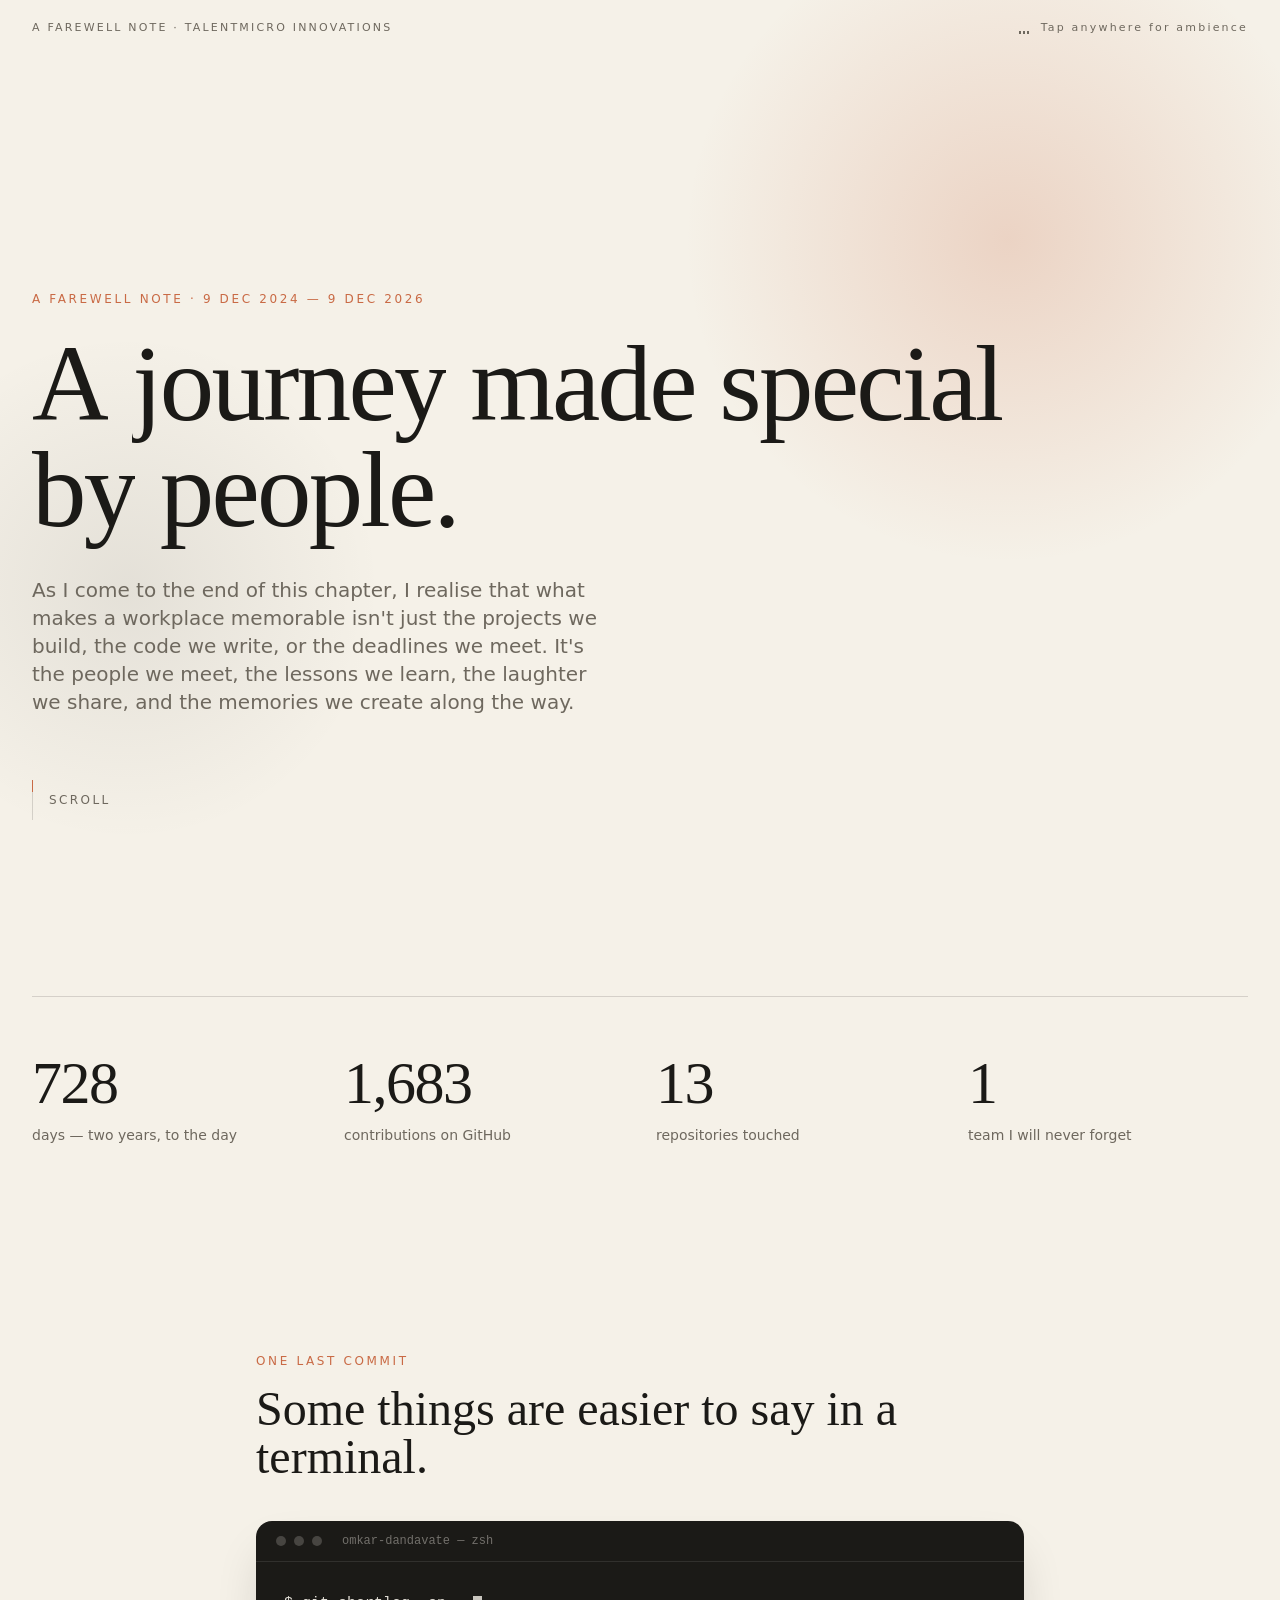
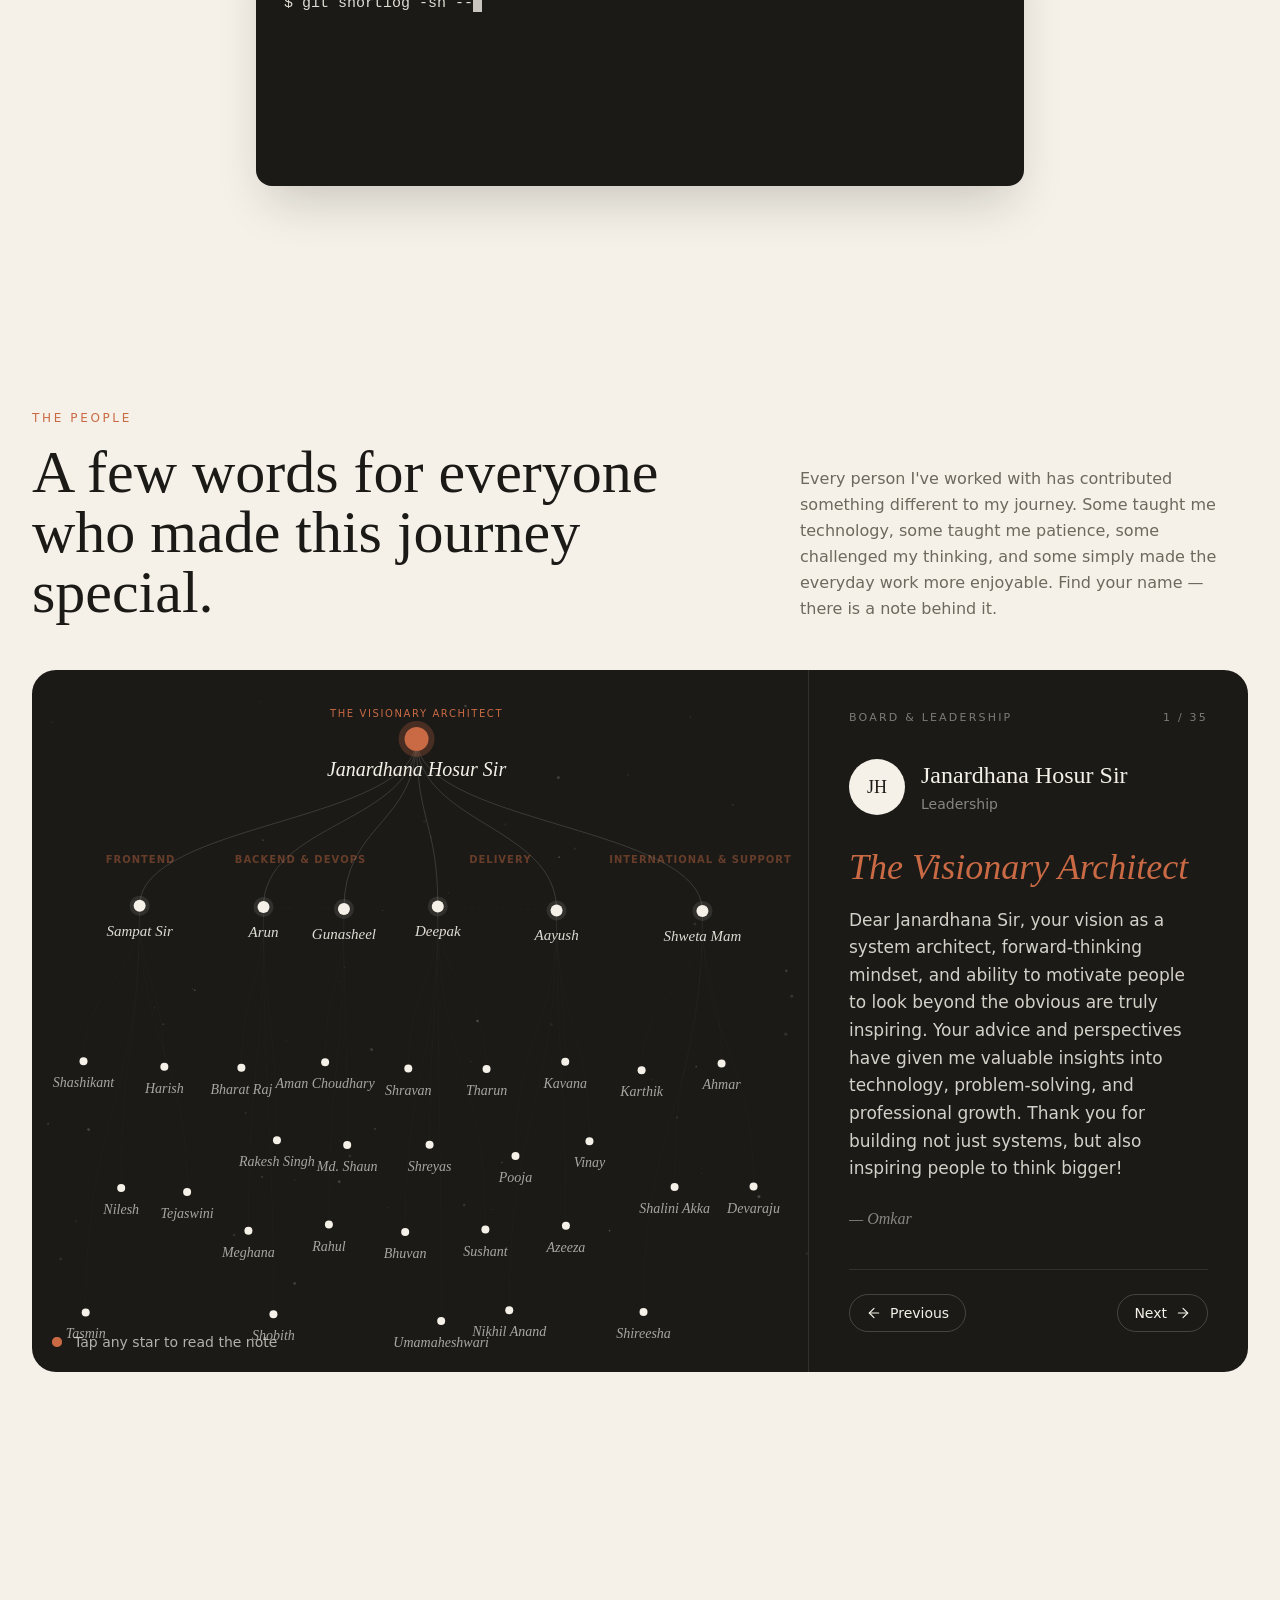
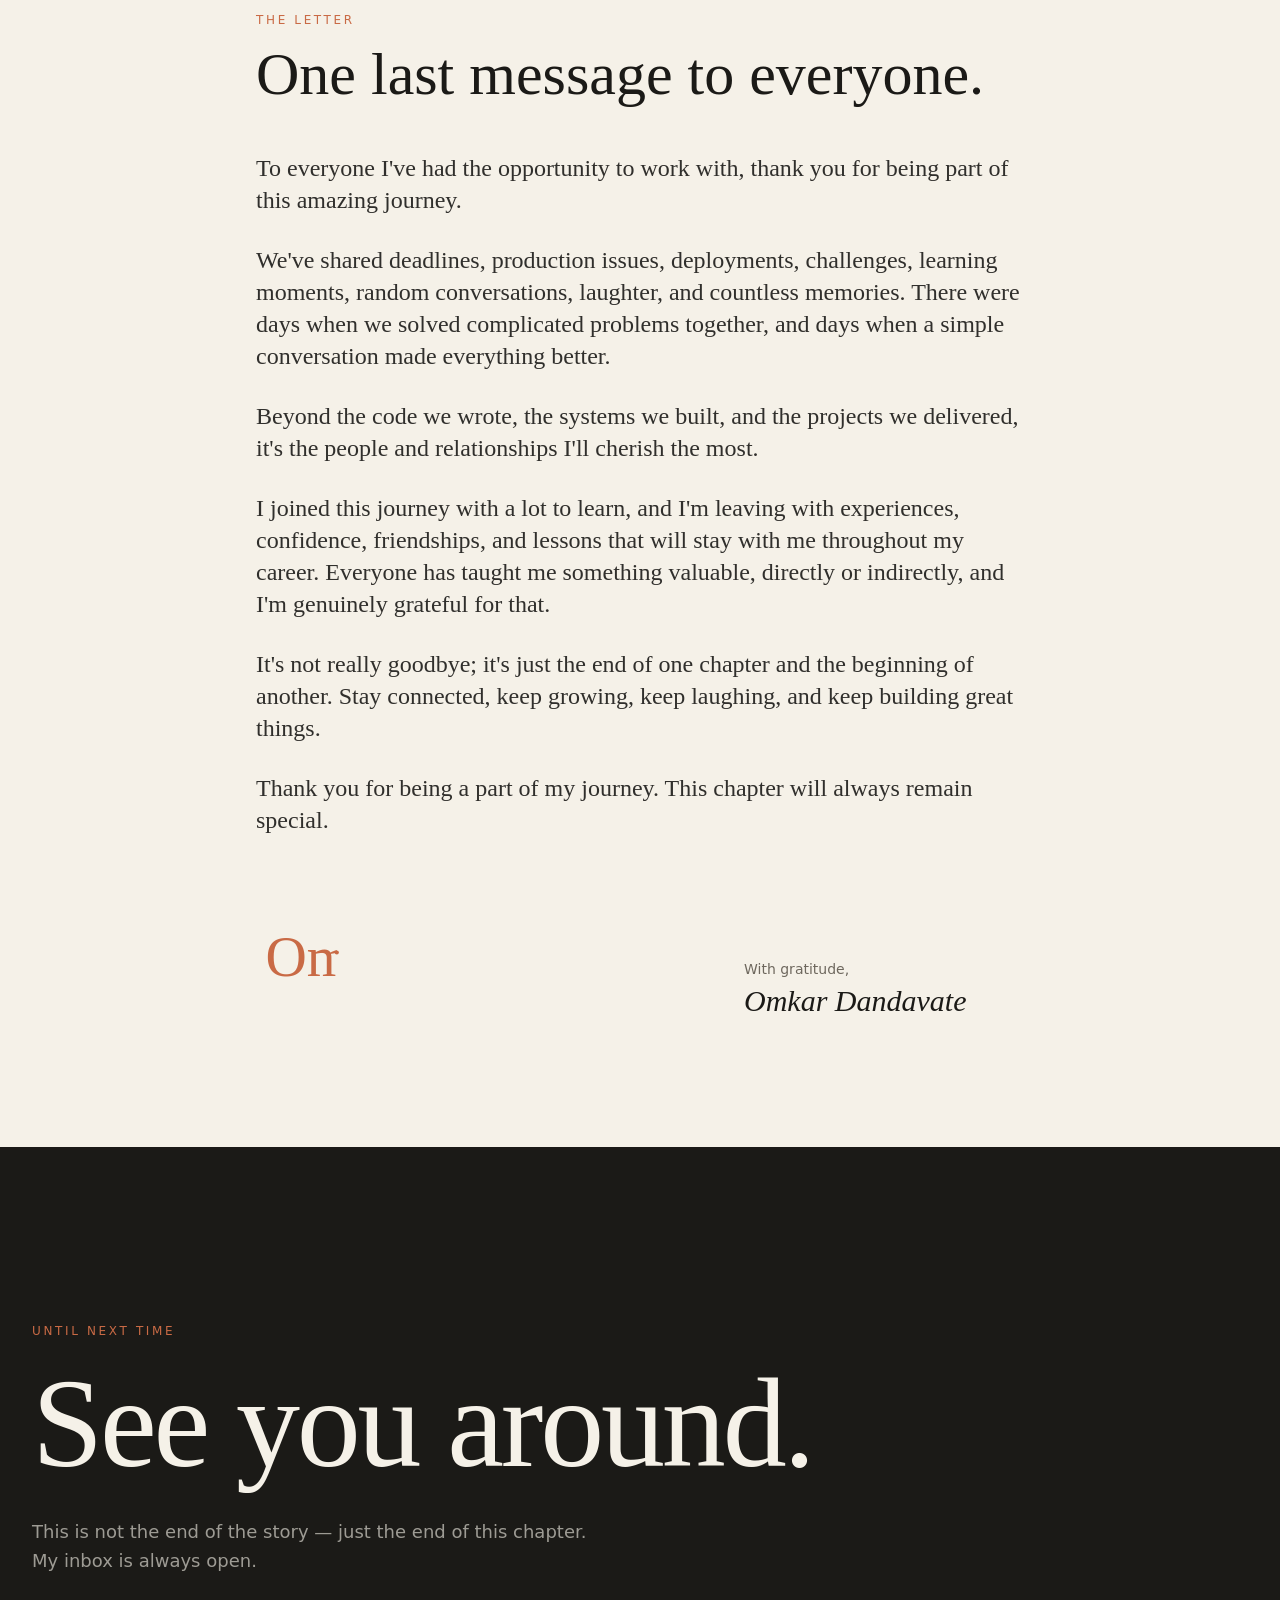
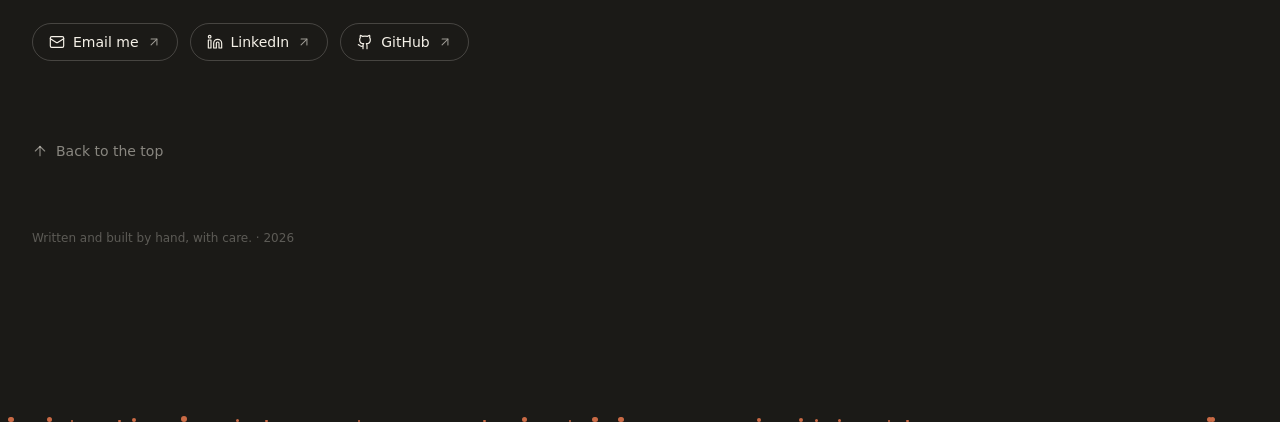
==== commit d7b9e8ec: "people: org-tree constellation with the note shown beside it" ====
--- a/dashboard.html
+++ b/dashboard.html
@@ -4,7 +4,7 @@
 <meta charset="utf-8" />
 <meta name="viewport" content="width=device-width, initial-scale=1" />
 <title>Signing off</title>
-<style>*,:after,:before{--tw-border-spacing-x:0;--tw-border-spacing-y:0;--tw-translate-x:0;--tw-translate-y:0;--tw-rotate:0;--tw-skew-x:0;--tw-skew-y:0;--tw-scale-x:1;--tw-scale-y:1;--tw-pan-x: ;--tw-pan-y: ;--tw-pinch-zoom: ;--tw-scroll-snap-strictness:proximity;--tw-gradient-from-position: ;--tw-gradient-via-position: ;--tw-gradient-to-position: ;--tw-ordinal: ;--tw-slashed-zero: ;--tw-numeric-figure: ;--tw-numeric-spacing: ;--tw-numeric-fraction: ;--tw-ring-inset: ;--tw-ring-offset-width:0px;--tw-ring-offset-color:#fff;--tw-ring-color:rgba(59,130,246,.5);--tw-ring-offset-shadow:0 0 #0000;--tw-ring-shadow:0 0 #0000;--tw-shadow:0 0 #0000;--tw-shadow-colored:0 0 #0000;--tw-blur: ;--tw-brightness: ;--tw-contrast: ;--tw-grayscale: ;--tw-hue-rotate: ;--tw-invert: ;--tw-saturate: ;--tw-sepia: ;--tw-drop-shadow: ;--tw-backdrop-blur: ;--tw-backdrop-brightness: ;--tw-backdrop-contrast: ;--tw-backdrop-grayscale: ;--tw-backdrop-hue-rotate: ;--tw-backdrop-invert: ;--tw-backdrop-opacity: ;--tw-backdrop-saturate: ;--tw-backdrop-sepia: ;--tw-contain-size: ;--tw-contain-layout: ;--tw-contain-paint: ;--tw-contain-style: }::backdrop{--tw-border-spacing-x:0;--tw-border-spacing-y:0;--tw-translate-x:0;--tw-translate-y:0;--tw-rotate:0;--tw-skew-x:0;--tw-skew-y:0;--tw-scale-x:1;--tw-scale-y:1;--tw-pan-x: ;--tw-pan-y: ;--tw-pinch-zoom: ;--tw-scroll-snap-strictness:proximity;--tw-gradient-from-position: ;--tw-gradient-via-position: ;--tw-gradient-to-position: ;--tw-ordinal: ;--tw-slashed-zero: ;--tw-numeric-figure: ;--tw-numeric-spacing: ;--tw-numeric-fraction: ;--tw-ring-inset: ;--tw-ring-offset-width:0px;--tw-ring-offset-color:#fff;--tw-ring-color:rgba(59,130,246,.5);--tw-ring-offset-shadow:0 0 #0000;--tw-ring-shadow:0 0 #0000;--tw-shadow:0 0 #0000;--tw-shadow-colored:0 0 #0000;--tw-blur: ;--tw-brightness: ;--tw-contrast: ;--tw-grayscale: ;--tw-hue-rotate: ;--tw-invert: ;--tw-saturate: ;--tw-sepia: ;--tw-drop-shadow: ;--tw-backdrop-blur: ;--tw-backdrop-brightness: ;--tw-backdrop-contrast: ;--tw-backdrop-grayscale: ;--tw-backdrop-hue-rotate: ;--tw-backdrop-invert: ;--tw-backdrop-opacity: ;--tw-backdrop-saturate: ;--tw-backdrop-sepia: ;--tw-contain-size: ;--tw-contain-layout: ;--tw-contain-paint: ;--tw-contain-style: }/*! tailwindcss v3.4.19 | MIT License | https://tailwindcss.com*/*,:after,:before{border:0 solid #e5e7eb;box-sizing:border-box}:after,:before{--tw-content:""}:host,html{line-height:1.5;-webkit-text-size-adjust:100%;font-family:system-ui,Segoe UI,Inter,Roboto,sans-serif;font-feature-settings:normal;font-variation-settings:normal;-moz-tab-size:4;-o-tab-size:4;tab-size:4;-webkit-tap-highlight-color:transparent}body{line-height:inherit;margin:0}hr{border-top-width:1px;color:inherit;height:0}abbr:where([title]){-webkit-text-decoration:underline dotted;text-decoration:underline dotted}h1,h2,h3,h4,h5,h6{font-size:inherit;font-weight:inherit}a{color:inherit;text-decoration:inherit}b,strong{font-weight:bolder}code,kbd,pre,samp{font-family:ui-monospace,Consolas,Cascadia Mono,Menlo,monospace;font-feature-settings:normal;font-size:1em;font-variation-settings:normal}small{font-size:80%}sub,sup{font-size:75%;line-height:0;position:relative;vertical-align:baseline}sub{bottom:-.25em}sup{top:-.5em}table{border-collapse:collapse;border-color:inherit;text-indent:0}button,input,optgroup,select,textarea{color:inherit;font-family:inherit;font-feature-settings:inherit;font-size:100%;font-variation-settings:inherit;font-weight:inherit;letter-spacing:inherit;line-height:inherit;margin:0;padding:0}button,select{text-transform:none}button,input:where([type=button]),input:where([type=reset]),input:where([type=submit]){-webkit-appearance:button;background-color:transparent;background-image:none}:-moz-focusring{outline:auto}:-moz-ui-invalid{box-shadow:none}progress{vertical-align:baseline}::-webkit-inner-spin-button,::-webkit-outer-spin-button{height:auto}[type=search]{-webkit-appearance:textfield;outline-offset:-2px}::-webkit-search-decoration{-webkit-appearance:none}::-webkit-file-upload-button{-webkit-appearance:button;font:inherit}summary{display:list-item}blockquote,dd,dl,figure,h1,h2,h3,h4,h5,h6,hr,p,pre{margin:0}fieldset{margin:0}fieldset,legend{padding:0}menu,ol,ul{list-style:none;margin:0;padding:0}dialog{padding:0}textarea{resize:vertical}input::-moz-placeholder,textarea::-moz-placeholder{color:#9ca3af;opacity:1}input::placeholder,textarea::placeholder{color:#9ca3af;opacity:1}[role=button],button{cursor:pointer}:disabled{cursor:default}audio,canvas,embed,iframe,img,object,svg,video{display:block;vertical-align:middle}img,video{height:auto;max-width:100%}[hidden]:where(:not([hidden=until-found])){display:none}.eyebrow{font-size:.75rem;letter-spacing:.22em;line-height:1rem;text-transform:uppercase;--tw-text-opacity:1;color:rgb(var(--c-accent)/var(--tw-text-opacity,1))}.pill{align-items:center;border-radius:9999px;border-width:1px;display:inline-flex;font-size:.875rem;gap:.5rem;line-height:1.25rem;padding:.5rem 1rem;transition-duration:.3s;transition-property:color,background-color,border-color,text-decoration-color,fill,stroke;transition-timing-function:cubic-bezier(.4,0,.2,1)}.icon{fill:none;stroke:currentColor;stroke-linecap:round;stroke-linejoin:round;stroke-width:1.75}.pointer-events-none{pointer-events:none}.static{position:static}.fixed{position:fixed}.absolute{position:absolute}.relative{position:relative}.sticky{position:sticky}.inset-0{inset:0}.inset-x-0{left:0;right:0}.-left-40{left:-10rem}.-right-24{right:-6rem}.-top-32{top:-8rem}.bottom-0{bottom:0}.left-0{left:0}.right-0{right:0}.right-5{right:1.25rem}.top-0{top:0}.top-1\/3{top:33.333333%}.top-14{top:3.5rem}.top-24{top:6rem}.z-30{z-index:30}.z-40{z-index:40}.z-50{z-index:50}.z-\[60\]{z-index:60}.-mx-5{margin-left:-1.25rem;margin-right:-1.25rem}.mx-auto{margin-left:auto;margin-right:auto}.-mr-2{margin-right:-.5rem}.ml-3{margin-left:.75rem}.ml-auto{margin-left:auto}.mt-1{margin-top:.25rem}.mt-10{margin-top:2.5rem}.mt-12{margin-top:3rem}.mt-16{margin-top:4rem}.mt-2{margin-top:.5rem}.mt-20{margin-top:5rem}.mt-3{margin-top:.75rem}.mt-4{margin-top:1rem}.mt-5{margin-top:1.25rem}.mt-6{margin-top:1.5rem}.mt-8{margin-top:2rem}.block{display:block}.inline-block{display:inline-block}.flex{display:flex}.inline-flex{display:inline-flex}.grid{display:grid}.hidden{display:none}.h-10{height:2.5rem}.h-11{height:2.75rem}.h-12{height:3rem}.h-16{height:4rem}.h-2\.5{height:.625rem}.h-20{height:5rem}.h-3{height:.75rem}.h-3\.5{height:.875rem}.h-4{height:1rem}.h-5{height:1.25rem}.h-\[1\.1em\]{height:1.1em}.h-\[36rem\]{height:36rem}.h-\[46rem\]{height:46rem}.h-auto{height:auto}.h-full{height:100%}.h-px{height:1px}.min-h-\[14rem\]{min-height:14rem}.min-h-screen{min-height:100vh}.w-10{width:2.5rem}.w-11{width:2.75rem}.w-12{width:3rem}.w-16{width:4rem}.w-2\.5{width:.625rem}.w-20{width:5rem}.w-3\.5{width:.875rem}.w-4{width:1rem}.w-5{width:1.25rem}.w-\[\.6em\]{width:.6em}.w-\[2px\]{width:2px}.w-\[36rem\]{width:36rem}.w-\[46rem\]{width:46rem}.w-\[82vw\]{width:82vw}.w-full{width:100%}.w-px{width:1px}.min-w-0{min-width:0}.max-w-2xl{max-width:42rem}.max-w-3xl{max-width:48rem}.max-w-5xl{max-width:64rem}.max-w-6xl{max-width:72rem}.max-w-md{max-width:28rem}.max-w-xl{max-width:36rem}.flex-1{flex:1 1 0%}.shrink-0{flex-shrink:0}.grow{flex-grow:1}.origin-bottom{transform-origin:bottom}.origin-left{transform-origin:left}.translate-x-full{--tw-translate-x:100%}.scale-y-\[\.25\],.translate-x-full{transform:translate(var(--tw-translate-x),var(--tw-translate-y)) rotate(var(--tw-rotate)) skewX(var(--tw-skew-x)) skewY(var(--tw-skew-y)) scaleX(var(--tw-scale-x)) scaleY(var(--tw-scale-y))}.scale-y-\[\.25\]{--tw-scale-y:.25}.transform{transform:translate(var(--tw-translate-x),var(--tw-translate-y)) rotate(var(--tw-rotate)) skewX(var(--tw-skew-x)) skewY(var(--tw-skew-y)) scaleX(var(--tw-scale-x)) scaleY(var(--tw-scale-y))}@keyframes blink{50%{opacity:0}}.animate-blink{animation:blink 1s steps(1) infinite}@keyframes floaty{0%,to{transform:translateZ(0) scale(1)}50%{transform:translate3d(30px,-24px,0) scale(1.08)}}.animate-floaty{animation:floaty 18s ease-in-out infinite}@keyframes rise{0%{opacity:0;transform:translateY(0)}15%{opacity:.55}to{opacity:0;transform:translateY(-110vh)}}.animate-rise{animation:rise 14s linear infinite}@keyframes scrolldot{0%{opacity:0;transform:translateY(-100%)}30%{opacity:1}to{opacity:0;transform:translateY(400%)}}.animate-scrolldot{animation:scrolldot 2.2s cubic-bezier(.4,0,.2,1) infinite}.snap-x{scroll-snap-type:x var(--tw-scroll-snap-strictness)}.snap-mandatory{--tw-scroll-snap-strictness:mandatory}.snap-start{scroll-snap-align:start}.grid-cols-2{grid-template-columns:repeat(2,minmax(0,1fr))}.flex-col{flex-direction:column}.flex-wrap{flex-wrap:wrap}.place-items-center{place-items:center}.items-end{align-items:flex-end}.items-center{align-items:center}.items-baseline{align-items:baseline}.justify-end{justify-content:flex-end}.justify-between{justify-content:space-between}.gap-2{gap:.5rem}.gap-3{gap:.75rem}.gap-4{gap:1rem}.gap-6{gap:1.5rem}.gap-\[2px\]{gap:2px}.gap-x-8{-moz-column-gap:2rem;column-gap:2rem}.gap-y-12{row-gap:3rem}.space-y-5>:not([hidden])~:not([hidden]){--tw-space-y-reverse:0;margin-bottom:calc(1.25rem*var(--tw-space-y-reverse));margin-top:calc(1.25rem*(1 - var(--tw-space-y-reverse)))}.space-y-7>:not([hidden])~:not([hidden]){--tw-space-y-reverse:0;margin-bottom:calc(1.75rem*var(--tw-space-y-reverse));margin-top:calc(1.75rem*(1 - var(--tw-space-y-reverse)))}.overflow-hidden{overflow:hidden}.overflow-x-auto{overflow-x:auto}.overflow-y-auto{overflow-y:auto}.overflow-x-hidden{overflow-x:hidden}.truncate{overflow:hidden;text-overflow:ellipsis}.truncate,.whitespace-nowrap{white-space:nowrap}.whitespace-pre-wrap{white-space:pre-wrap}.rounded-2xl{border-radius:1rem}.rounded-full{border-radius:9999px}.border{border-width:1px}.border-b{border-bottom-width:1px}.border-t{border-top-width:1px}.border-ink{--tw-border-opacity:1;border-color:rgb(var(--c-ink)/var(--tw-border-opacity,1))}.border-ink\/10{border-color:rgb(var(--c-ink)/.1)}.border-ink\/15{border-color:rgb(var(--c-ink)/.15)}.border-paper\/10{border-color:rgb(var(--c-paper)/.1)}.border-paper\/20{border-color:rgb(var(--c-paper)/.2)}.bg-accent{--tw-bg-opacity:1;background-color:rgb(var(--c-accent)/var(--tw-bg-opacity,1))}.bg-current{background-color:currentColor}.bg-ink{--tw-bg-opacity:1;background-color:rgb(var(--c-ink)/var(--tw-bg-opacity,1))}.bg-ink\/15{background-color:rgb(var(--c-ink)/.15)}.bg-ink\/40{background-color:rgb(var(--c-ink)/.4)}.bg-paper{--tw-bg-opacity:1;background-color:rgb(var(--c-paper)/var(--tw-bg-opacity,1))}.bg-paper\/20{background-color:rgb(var(--c-paper)/.2)}.bg-paper\/80{background-color:rgb(var(--c-paper)/.8)}.bg-paper\/85{background-color:rgb(var(--c-paper)/.85)}.bg-\[radial-gradient\(circle\2c rgb\(var\(--c-accent\)\/\.22\)\2c transparent_62\%\)\]{background-image:radial-gradient(circle,rgb(var(--c-accent)/.22),transparent 62%)}.bg-\[radial-gradient\(circle\2c rgb\(var\(--c-ink\)\/\.08\)\2c transparent_62\%\)\]{background-image:radial-gradient(circle,rgb(var(--c-ink)/.08),transparent 62%)}.object-cover{-o-object-fit:cover;object-fit:cover}.p-4{padding:1rem}.p-5{padding:1.25rem}.px-5{padding-left:1.25rem;padding-right:1.25rem}.px-6{padding-left:1.5rem;padding-right:1.5rem}.py-10{padding-bottom:2.5rem;padding-top:2.5rem}.py-20{padding-bottom:5rem;padding-top:5rem}.py-3{padding-bottom:.75rem;padding-top:.75rem}.py-32{padding-bottom:8rem;padding-top:8rem}.py-5{padding-bottom:1.25rem;padding-top:1.25rem}.py-8{padding-bottom:2rem;padding-top:2rem}.pb-14{padding-bottom:3.5rem}.pb-4{padding-bottom:1rem}.pt-14{padding-top:3.5rem}.pt-32{padding-top:8rem}.pt-6{padding-top:1.5rem}.text-left{text-align:left}.text-right{text-align:right}.align-text-bottom{vertical-align:text-bottom}.font-hand{font-family:Segoe Script,Snell Roundhand,Apple Chancery,Brush Script MT,Lucida Handwriting,cursive}.font-mono{font-family:ui-monospace,Consolas,Cascadia Mono,Menlo,monospace}.font-sans{font-family:system-ui,Segoe UI,Inter,Roboto,sans-serif}.font-serif{font-family:Iowan Old Style,Palatino Linotype,Book Antiqua,Palatino,Georgia,serif}.text-2xl{font-size:1.5rem;line-height:2rem}.text-3xl{font-size:1.875rem;line-height:2.25rem}.text-4xl{font-size:2.25rem;line-height:2.5rem}.text-5xl{font-size:3rem;line-height:1}.text-\[10px\]{font-size:10px}.text-\[11px\]{font-size:11px}.text-\[13px\]{font-size:13px}.text-\[clamp\(2\.8rem\2c 10vw\2c 9rem\)\]{font-size:clamp(2.8rem,10vw,9rem)}.text-\[clamp\(2\.8rem\2c 8\.5vw\2c 7\.5rem\)\]{font-size:clamp(2.8rem,8.5vw,7.5rem)}.text-lg{font-size:1.125rem;line-height:1.75rem}.text-sm{font-size:.875rem;line-height:1.25rem}.text-xl{font-size:1.25rem;line-height:1.75rem}.text-xs{font-size:.75rem;line-height:1rem}.uppercase{text-transform:uppercase}.italic{font-style:italic}.tabular-nums{--tw-numeric-spacing:tabular-nums;font-variant-numeric:var(--tw-ordinal) var(--tw-slashed-zero) var(--tw-numeric-figure) var(--tw-numeric-spacing) var(--tw-numeric-fraction)}.leading-7{line-height:1.75rem}.leading-\[\.95\]{line-height:.95}.leading-\[\.98\]{line-height:.98}.leading-none{line-height:1}.leading-relaxed{line-height:1.625}.leading-tight{line-height:1.25}.tracking-\[\.22em\]{letter-spacing:.22em}.tracking-\[\.2em\]{letter-spacing:.2em}.tracking-tight{letter-spacing:-.025em}.text-ink{--tw-text-opacity:1;color:rgb(var(--c-ink)/var(--tw-text-opacity,1))}.text-ink\/15{color:rgb(var(--c-ink)/.15)}.text-ink\/90{color:rgb(var(--c-ink)/.9)}.text-muted{--tw-text-opacity:1;color:rgb(var(--c-muted)/var(--tw-text-opacity,1))}.text-paper{--tw-text-opacity:1;color:rgb(var(--c-paper)/var(--tw-text-opacity,1))}.text-paper\/30{color:rgb(var(--c-paper)/.3)}.text-paper\/40{color:rgb(var(--c-paper)/.4)}.text-paper\/50{color:rgb(var(--c-paper)/.5)}.text-paper\/60{color:rgb(var(--c-paper)/.6)}.text-paper\/90{color:rgb(var(--c-paper)/.9)}.underline{text-decoration-line:underline}.antialiased{-webkit-font-smoothing:antialiased;-moz-osx-font-smoothing:grayscale}.opacity-0{opacity:0}.opacity-100{opacity:1}.opacity-60{opacity:.6}.opacity-70{opacity:.7}.shadow-2xl{--tw-shadow:0 25px 50px -12px rgba(0,0,0,.25);--tw-shadow-colored:0 25px 50px -12px var(--tw-shadow-color);box-shadow:var(--tw-ring-offset-shadow,0 0 #0000),var(--tw-ring-shadow,0 0 #0000),var(--tw-shadow)}.shadow-ink\/20{--tw-shadow-color:rgb(var(--c-ink)/0.2);--tw-shadow:var(--tw-shadow-colored)}.ring-1{--tw-ring-offset-shadow:var(--tw-ring-inset) 0 0 0 var(--tw-ring-offset-width) var(--tw-ring-offset-color);--tw-ring-shadow:var(--tw-ring-inset) 0 0 0 calc(1px + var(--tw-ring-offset-width)) var(--tw-ring-color);box-shadow:var(--tw-ring-offset-shadow),var(--tw-ring-shadow),var(--tw-shadow,0 0 #0000)}.ring-ink\/10{--tw-ring-color:rgb(var(--c-ink)/0.1)}.filter{filter:var(--tw-blur) var(--tw-brightness) var(--tw-contrast) var(--tw-grayscale) var(--tw-hue-rotate) var(--tw-invert) var(--tw-saturate) var(--tw-sepia) var(--tw-drop-shadow)}.backdrop-blur-sm{--tw-backdrop-blur:blur(4px);backdrop-filter:var(--tw-backdrop-blur) var(--tw-backdrop-brightness) var(--tw-backdrop-contrast) var(--tw-backdrop-grayscale) var(--tw-backdrop-hue-rotate) var(--tw-backdrop-invert) var(--tw-backdrop-opacity) var(--tw-backdrop-saturate) var(--tw-backdrop-sepia)}.transition{transition-duration:.15s;transition-property:color,background-color,border-color,text-decoration-color,fill,stroke,opacity,box-shadow,transform,filter,backdrop-filter;transition-timing-function:cubic-bezier(.4,0,.2,1)}.transition-colors{transition-duration:.15s;transition-property:color,background-color,border-color,text-decoration-color,fill,stroke;transition-timing-function:cubic-bezier(.4,0,.2,1)}.transition-opacity{transition-duration:.15s;transition-property:opacity;transition-timing-function:cubic-bezier(.4,0,.2,1)}.transition-transform{transition-duration:.15s;transition-property:transform;transition-timing-function:cubic-bezier(.4,0,.2,1)}.duration-300{transition-duration:.3s}.duration-500{transition-duration:.5s}.duration-700{transition-duration:.7s}.ease-\[cubic-bezier\(\.2\2c \.8\2c \.2\2c 1\)\]{transition-timing-function:cubic-bezier(.2,.8,.2,1)}.\[perspective\:1200px\]{perspective:1200px}.selection\:bg-accent\/20 ::-moz-selection{background-color:rgb(var(--c-accent)/.2)}.selection\:bg-accent\/20 ::selection{background-color:rgb(var(--c-accent)/.2)}.selection\:bg-accent\/20::-moz-selection{background-color:rgb(var(--c-accent)/.2)}.selection\:bg-accent\/20::selection{background-color:rgb(var(--c-accent)/.2)}.hover\:border-ink:hover{--tw-border-opacity:1;border-color:rgb(var(--c-ink)/var(--tw-border-opacity,1))}.hover\:border-paper:hover{--tw-border-opacity:1;border-color:rgb(var(--c-paper)/var(--tw-border-opacity,1))}.hover\:bg-ink\/5:hover{background-color:rgb(var(--c-ink)/.05)}.hover\:bg-paper:hover{--tw-bg-opacity:1;background-color:rgb(var(--c-paper)/var(--tw-bg-opacity,1))}.hover\:text-ink:hover{--tw-text-opacity:1;color:rgb(var(--c-ink)/var(--tw-text-opacity,1))}.hover\:text-paper:hover{--tw-text-opacity:1;color:rgb(var(--c-paper)/var(--tw-text-opacity,1))}.focus\:outline-none:focus{outline:2px solid transparent;outline-offset:2px}.focus-visible\:border-ink:focus-visible{--tw-border-opacity:1;border-color:rgb(var(--c-ink)/var(--tw-border-opacity,1))}.group:hover .group-hover\:translate-x-1{--tw-translate-x:0.25rem;transform:translate(var(--tw-translate-x),var(--tw-translate-y)) rotate(var(--tw-rotate)) skewX(var(--tw-skew-x)) skewY(var(--tw-skew-y)) scaleX(var(--tw-scale-x)) scaleY(var(--tw-scale-y))}.group:hover .group-hover\:text-ink{--tw-text-opacity:1;color:rgb(var(--c-ink)/var(--tw-text-opacity,1))}@keyframes eq{0%,to{transform:scaleY(.25)}50%{transform:scaleY(1)}}.group.playing .group-\[\.playing\]\:animate-eq{animation:eq .9s ease-in-out infinite}@media (min-width:640px){.sm\:right-8{right:2rem}.sm\:-mx-8{margin-left:-2rem;margin-right:-2rem}.sm\:flex{display:flex}.sm\:h-28{height:7rem}.sm\:w-28{width:7rem}.sm\:w-\[360px\]{width:360px}.sm\:max-w-lg{max-width:32rem}.sm\:flex-row{flex-direction:row}.sm\:items-end{align-items:flex-end}.sm\:justify-between{justify-content:space-between}.sm\:gap-10{gap:2.5rem}.sm\:gap-5{gap:1.25rem}.sm\:gap-6{gap:1.5rem}.sm\:p-5{padding:1.25rem}.sm\:p-7{padding:1.75rem}.sm\:px-8{padding-left:2rem;padding-right:2rem}.sm\:py-14{padding-bottom:3.5rem;padding-top:3.5rem}.sm\:py-24{padding-bottom:6rem;padding-top:6rem}.sm\:py-28{padding-bottom:7rem;padding-top:7rem}.sm\:py-32{padding-bottom:8rem;padding-top:8rem}.sm\:py-44{padding-bottom:11rem;padding-top:11rem}.sm\:pb-20{padding-bottom:5rem}.sm\:text-2xl{font-size:1.5rem;line-height:2rem}.sm\:text-3xl{font-size:1.875rem;line-height:2.25rem}.sm\:text-5xl{font-size:3rem;line-height:1}.sm\:text-6xl{font-size:3.75rem;line-height:1}.sm\:text-7xl{font-size:4.5rem;line-height:1}.sm\:text-\[1\.35rem\]{font-size:1.35rem}.sm\:text-\[15px\]{font-size:15px}.sm\:text-xl{font-size:1.25rem;line-height:1.75rem}}@media (min-width:768px){.md\:grid-cols-4{grid-template-columns:repeat(4,minmax(0,1fr))}}</style>
+<style>*,:after,:before{--tw-border-spacing-x:0;--tw-border-spacing-y:0;--tw-translate-x:0;--tw-translate-y:0;--tw-rotate:0;--tw-skew-x:0;--tw-skew-y:0;--tw-scale-x:1;--tw-scale-y:1;--tw-pan-x: ;--tw-pan-y: ;--tw-pinch-zoom: ;--tw-scroll-snap-strictness:proximity;--tw-gradient-from-position: ;--tw-gradient-via-position: ;--tw-gradient-to-position: ;--tw-ordinal: ;--tw-slashed-zero: ;--tw-numeric-figure: ;--tw-numeric-spacing: ;--tw-numeric-fraction: ;--tw-ring-inset: ;--tw-ring-offset-width:0px;--tw-ring-offset-color:#fff;--tw-ring-color:rgba(59,130,246,.5);--tw-ring-offset-shadow:0 0 #0000;--tw-ring-shadow:0 0 #0000;--tw-shadow:0 0 #0000;--tw-shadow-colored:0 0 #0000;--tw-blur: ;--tw-brightness: ;--tw-contrast: ;--tw-grayscale: ;--tw-hue-rotate: ;--tw-invert: ;--tw-saturate: ;--tw-sepia: ;--tw-drop-shadow: ;--tw-backdrop-blur: ;--tw-backdrop-brightness: ;--tw-backdrop-contrast: ;--tw-backdrop-grayscale: ;--tw-backdrop-hue-rotate: ;--tw-backdrop-invert: ;--tw-backdrop-opacity: ;--tw-backdrop-saturate: ;--tw-backdrop-sepia: ;--tw-contain-size: ;--tw-contain-layout: ;--tw-contain-paint: ;--tw-contain-style: }::backdrop{--tw-border-spacing-x:0;--tw-border-spacing-y:0;--tw-translate-x:0;--tw-translate-y:0;--tw-rotate:0;--tw-skew-x:0;--tw-skew-y:0;--tw-scale-x:1;--tw-scale-y:1;--tw-pan-x: ;--tw-pan-y: ;--tw-pinch-zoom: ;--tw-scroll-snap-strictness:proximity;--tw-gradient-from-position: ;--tw-gradient-via-position: ;--tw-gradient-to-position: ;--tw-ordinal: ;--tw-slashed-zero: ;--tw-numeric-figure: ;--tw-numeric-spacing: ;--tw-numeric-fraction: ;--tw-ring-inset: ;--tw-ring-offset-width:0px;--tw-ring-offset-color:#fff;--tw-ring-color:rgba(59,130,246,.5);--tw-ring-offset-shadow:0 0 #0000;--tw-ring-shadow:0 0 #0000;--tw-shadow:0 0 #0000;--tw-shadow-colored:0 0 #0000;--tw-blur: ;--tw-brightness: ;--tw-contrast: ;--tw-grayscale: ;--tw-hue-rotate: ;--tw-invert: ;--tw-saturate: ;--tw-sepia: ;--tw-drop-shadow: ;--tw-backdrop-blur: ;--tw-backdrop-brightness: ;--tw-backdrop-contrast: ;--tw-backdrop-grayscale: ;--tw-backdrop-hue-rotate: ;--tw-backdrop-invert: ;--tw-backdrop-opacity: ;--tw-backdrop-saturate: ;--tw-backdrop-sepia: ;--tw-contain-size: ;--tw-contain-layout: ;--tw-contain-paint: ;--tw-contain-style: }/*! tailwindcss v3.4.19 | MIT License | https://tailwindcss.com*/*,:after,:before{border:0 solid #e5e7eb;box-sizing:border-box}:after,:before{--tw-content:""}:host,html{line-height:1.5;-webkit-text-size-adjust:100%;font-family:system-ui,Segoe UI,Inter,Roboto,sans-serif;font-feature-settings:normal;font-variation-settings:normal;-moz-tab-size:4;-o-tab-size:4;tab-size:4;-webkit-tap-highlight-color:transparent}body{line-height:inherit;margin:0}hr{border-top-width:1px;color:inherit;height:0}abbr:where([title]){-webkit-text-decoration:underline dotted;text-decoration:underline dotted}h1,h2,h3,h4,h5,h6{font-size:inherit;font-weight:inherit}a{color:inherit;text-decoration:inherit}b,strong{font-weight:bolder}code,kbd,pre,samp{font-family:ui-monospace,Consolas,Cascadia Mono,Menlo,monospace;font-feature-settings:normal;font-size:1em;font-variation-settings:normal}small{font-size:80%}sub,sup{font-size:75%;line-height:0;position:relative;vertical-align:baseline}sub{bottom:-.25em}sup{top:-.5em}table{border-collapse:collapse;border-color:inherit;text-indent:0}button,input,optgroup,select,textarea{color:inherit;font-family:inherit;font-feature-settings:inherit;font-size:100%;font-variation-settings:inherit;font-weight:inherit;letter-spacing:inherit;line-height:inherit;margin:0;padding:0}button,select{text-transform:none}button,input:where([type=button]),input:where([type=reset]),input:where([type=submit]){-webkit-appearance:button;background-color:transparent;background-image:none}:-moz-focusring{outline:auto}:-moz-ui-invalid{box-shadow:none}progress{vertical-align:baseline}::-webkit-inner-spin-button,::-webkit-outer-spin-button{height:auto}[type=search]{-webkit-appearance:textfield;outline-offset:-2px}::-webkit-search-decoration{-webkit-appearance:none}::-webkit-file-upload-button{-webkit-appearance:button;font:inherit}summary{display:list-item}blockquote,dd,dl,figure,h1,h2,h3,h4,h5,h6,hr,p,pre{margin:0}fieldset{margin:0}fieldset,legend{padding:0}menu,ol,ul{list-style:none;margin:0;padding:0}dialog{padding:0}textarea{resize:vertical}input::-moz-placeholder,textarea::-moz-placeholder{color:#9ca3af;opacity:1}input::placeholder,textarea::placeholder{color:#9ca3af;opacity:1}[role=button],button{cursor:pointer}:disabled{cursor:default}audio,canvas,embed,iframe,img,object,svg,video{display:block;vertical-align:middle}img,video{height:auto;max-width:100%}[hidden]:where(:not([hidden=until-found])){display:none}.eyebrow{font-size:.75rem;letter-spacing:.22em;line-height:1rem;text-transform:uppercase;--tw-text-opacity:1;color:rgb(var(--c-accent)/var(--tw-text-opacity,1))}.pill{align-items:center;border-radius:9999px;border-width:1px;display:inline-flex;font-size:.875rem;gap:.5rem;line-height:1.25rem;padding:.5rem 1rem;transition-duration:.3s;transition-property:color,background-color,border-color,text-decoration-color,fill,stroke;transition-timing-function:cubic-bezier(.4,0,.2,1)}.icon{fill:none;stroke:currentColor;stroke-linecap:round;stroke-linejoin:round;stroke-width:1.75}.pointer-events-none{pointer-events:none}.static{position:static}.fixed{position:fixed}.absolute{position:absolute}.relative{position:relative}.inset-0{inset:0}.inset-x-0{left:0;right:0}.-left-40{left:-10rem}.-right-24{right:-6rem}.-top-32{top:-8rem}.bottom-0{bottom:0}.bottom-5{bottom:1.25rem}.bottom-\[calc\(100\%\+10px\)\]{bottom:calc(100% + 10px)}.left-0{left:0}.left-1\/2{left:50%}.left-5{left:1.25rem}.right-0{right:0}.right-5{right:1.25rem}.top-0{top:0}.top-1\/3{top:33.333333%}.top-24{top:6rem}.top-\[calc\(100\%\+8px\)\]{top:calc(100% + 8px)}.z-40{z-index:40}.z-50{z-index:50}.order-first{order:-9999}.mx-auto{margin-left:auto;margin-right:auto}.ml-3{margin-left:.75rem}.mt-1{margin-top:.25rem}.mt-10{margin-top:2.5rem}.mt-12{margin-top:3rem}.mt-16{margin-top:4rem}.mt-20{margin-top:5rem}.mt-3{margin-top:.75rem}.mt-4{margin-top:1rem}.mt-5{margin-top:1.25rem}.mt-6{margin-top:1.5rem}.mt-8{margin-top:2rem}.block{display:block}.inline-block{display:inline-block}.flex{display:flex}.inline-flex{display:inline-flex}.grid{display:grid}.hidden{display:none}.h-10{height:2.5rem}.h-14{height:3.5rem}.h-2{height:.5rem}.h-2\.5{height:.625rem}.h-20{height:5rem}.h-3{height:.75rem}.h-3\.5{height:.875rem}.h-4{height:1rem}.h-\[1\.1em\]{height:1.1em}.h-\[36rem\]{height:36rem}.h-\[46rem\]{height:46rem}.h-auto{height:auto}.h-full{height:100%}.h-px{height:1px}.min-h-0{min-height:0}.min-h-\[14rem\]{min-height:14rem}.min-h-\[460px\]{min-height:460px}.min-h-screen{min-height:100vh}.w-14{width:3.5rem}.w-2{width:.5rem}.w-2\.5{width:.625rem}.w-20{width:5rem}.w-3{width:.75rem}.w-3\.5{width:.875rem}.w-4{width:1rem}.w-\[\.6em\]{width:.6em}.w-\[2px\]{width:2px}.w-\[36rem\]{width:36rem}.w-\[46rem\]{width:46rem}.w-full{width:100%}.w-px{width:1px}.min-w-0{min-width:0}.max-w-2xl{max-width:42rem}.max-w-3xl{max-width:48rem}.max-w-5xl{max-width:64rem}.max-w-6xl{max-width:72rem}.max-w-md{max-width:28rem}.max-w-xl{max-width:36rem}.flex-1{flex:1 1 0%}.shrink-0{flex-shrink:0}.grow{flex-grow:1}.origin-bottom{transform-origin:bottom}.origin-left{transform-origin:left}.\!translate-y-0{--tw-translate-y:0px!important;transform:translate(var(--tw-translate-x),var(--tw-translate-y)) rotate(var(--tw-rotate)) skewX(var(--tw-skew-x)) skewY(var(--tw-skew-y)) scaleX(var(--tw-scale-x)) scaleY(var(--tw-scale-y))!important}.-translate-x-1\/2{--tw-translate-x:-50%}.-translate-x-1\/2,.translate-y-1{transform:translate(var(--tw-translate-x),var(--tw-translate-y)) rotate(var(--tw-rotate)) skewX(var(--tw-skew-x)) skewY(var(--tw-skew-y)) scaleX(var(--tw-scale-x)) scaleY(var(--tw-scale-y))}.translate-y-1{--tw-translate-y:0.25rem}.translate-y-2{--tw-translate-y:0.5rem}.scale-150,.translate-y-2{transform:translate(var(--tw-translate-x),var(--tw-translate-y)) rotate(var(--tw-rotate)) skewX(var(--tw-skew-x)) skewY(var(--tw-skew-y)) scaleX(var(--tw-scale-x)) scaleY(var(--tw-scale-y))}.scale-150{--tw-scale-x:1.5;--tw-scale-y:1.5}.scale-y-\[\.25\]{--tw-scale-y:.25}.scale-y-\[\.25\],.transform{transform:translate(var(--tw-translate-x),var(--tw-translate-y)) rotate(var(--tw-rotate)) skewX(var(--tw-skew-x)) skewY(var(--tw-skew-y)) scaleX(var(--tw-scale-x)) scaleY(var(--tw-scale-y))}@keyframes blink{50%{opacity:0}}.animate-blink{animation:blink 1s steps(1) infinite}@keyframes floaty{0%,to{transform:translateZ(0) scale(1)}50%{transform:translate3d(30px,-24px,0) scale(1.08)}}.animate-floaty{animation:floaty 18s ease-in-out infinite}@keyframes ping{75%,to{opacity:0;transform:scale(2)}}.animate-ping{animation:ping 1s cubic-bezier(0,0,.2,1) infinite}@keyframes rise{0%{opacity:0;transform:translateY(0)}15%{opacity:.55}to{opacity:0;transform:translateY(-110vh)}}.animate-rise{animation:rise 14s linear infinite}@keyframes scrolldot{0%{opacity:0;transform:translateY(-100%)}30%{opacity:1}to{opacity:0;transform:translateY(400%)}}.animate-scrolldot{animation:scrolldot 2.2s cubic-bezier(.4,0,.2,1) infinite}.cursor-pointer{cursor:pointer}.resize{resize:both}.grid-cols-2{grid-template-columns:repeat(2,minmax(0,1fr))}.flex-col{flex-direction:column}.flex-wrap{flex-wrap:wrap}.place-items-center{place-items:center}.items-end{align-items:flex-end}.items-center{align-items:center}.justify-end{justify-content:flex-end}.justify-between{justify-content:space-between}.gap-2{gap:.5rem}.gap-3{gap:.75rem}.gap-4{gap:1rem}.gap-6{gap:1.5rem}.gap-\[2px\]{gap:2px}.gap-x-8{-moz-column-gap:2rem;column-gap:2rem}.gap-y-12{row-gap:3rem}.space-y-4>:not([hidden])~:not([hidden]){--tw-space-y-reverse:0;margin-bottom:calc(1rem*var(--tw-space-y-reverse));margin-top:calc(1rem*(1 - var(--tw-space-y-reverse)))}.space-y-7>:not([hidden])~:not([hidden]){--tw-space-y-reverse:0;margin-bottom:calc(1.75rem*var(--tw-space-y-reverse));margin-top:calc(1.75rem*(1 - var(--tw-space-y-reverse)))}.overflow-hidden{overflow:hidden}.overflow-y-auto{overflow-y:auto}.overflow-x-hidden{overflow-x:hidden}.truncate{overflow:hidden;text-overflow:ellipsis}.truncate,.whitespace-nowrap{white-space:nowrap}.whitespace-pre-wrap{white-space:pre-wrap}.rounded-2xl{border-radius:1rem}.rounded-3xl{border-radius:1.5rem}.rounded-full{border-radius:9999px}.border-b{border-bottom-width:1px}.border-t{border-top-width:1px}.border-paper\/10{border-color:rgb(var(--c-paper)/.1)}.border-paper\/20{border-color:rgb(var(--c-paper)/.2)}.\!bg-accent{--tw-bg-opacity:1!important;background-color:rgb(var(--c-accent)/var(--tw-bg-opacity,1))!important}.bg-accent{--tw-bg-opacity:1;background-color:rgb(var(--c-accent)/var(--tw-bg-opacity,1))}.bg-current{background-color:currentColor}.bg-ink{--tw-bg-opacity:1;background-color:rgb(var(--c-ink)/var(--tw-bg-opacity,1))}.bg-ink\/15{background-color:rgb(var(--c-ink)/.15)}.bg-paper{--tw-bg-opacity:1;background-color:rgb(var(--c-paper)/var(--tw-bg-opacity,1))}.bg-paper\/20{background-color:rgb(var(--c-paper)/.2)}.bg-paper\/80{background-color:rgb(var(--c-paper)/.8)}.bg-\[radial-gradient\(circle\2c rgb\(var\(--c-accent\)\/\.22\)\2c transparent_62\%\)\]{background-image:radial-gradient(circle,rgb(var(--c-accent)/.22),transparent 62%)}.bg-\[radial-gradient\(circle\2c rgb\(var\(--c-ink\)\/\.08\)\2c transparent_62\%\)\]{background-image:radial-gradient(circle,rgb(var(--c-ink)/.08),transparent 62%)}.object-cover{-o-object-fit:cover;object-fit:cover}.p-5{padding:1.25rem}.p-6{padding:1.5rem}.px-5{padding-left:1.25rem;padding-right:1.25rem}.py-20{padding-bottom:5rem;padding-top:5rem}.py-3{padding-bottom:.75rem;padding-top:.75rem}.py-32{padding-bottom:8rem;padding-top:8rem}.py-5{padding-bottom:1.25rem;padding-top:1.25rem}.pb-14{padding-bottom:3.5rem}.pt-14{padding-top:3.5rem}.pt-32{padding-top:8rem}.pt-6{padding-top:1.5rem}.align-text-bottom{vertical-align:text-bottom}.font-hand{font-family:Segoe Script,Snell Roundhand,Apple Chancery,Brush Script MT,Lucida Handwriting,cursive}.font-mono{font-family:ui-monospace,Consolas,Cascadia Mono,Menlo,monospace}.font-sans{font-family:system-ui,Segoe UI,Inter,Roboto,sans-serif}.font-serif{font-family:Iowan Old Style,Palatino Linotype,Book Antiqua,Palatino,Georgia,serif}.text-2xl{font-size:1.5rem;line-height:2rem}.text-3xl{font-size:1.875rem;line-height:2.25rem}.text-4xl{font-size:2.25rem;line-height:2.5rem}.text-5xl{font-size:3rem;line-height:1}.text-\[10px\]{font-size:10px}.text-\[11px\]{font-size:11px}.text-\[13px\]{font-size:13px}.text-\[15px\]{font-size:15px}.text-\[17px\]{font-size:17px}.text-\[clamp\(2\.8rem\2c 10vw\2c 9rem\)\]{font-size:clamp(2.8rem,10vw,9rem)}.text-\[clamp\(2\.8rem\2c 8\.5vw\2c 7\.5rem\)\]{font-size:clamp(2.8rem,8.5vw,7.5rem)}.text-lg{font-size:1.125rem;line-height:1.75rem}.text-sm{font-size:.875rem;line-height:1.25rem}.text-xl{font-size:1.25rem;line-height:1.75rem}.text-xs{font-size:.75rem;line-height:1rem}.uppercase{text-transform:uppercase}.italic{font-style:italic}.tabular-nums{--tw-numeric-spacing:tabular-nums;font-variant-numeric:var(--tw-ordinal) var(--tw-slashed-zero) var(--tw-numeric-figure) var(--tw-numeric-spacing) var(--tw-numeric-fraction)}.leading-7{line-height:1.75rem}.leading-\[\.95\]{line-height:.95}.leading-\[\.98\]{line-height:.98}.leading-relaxed{line-height:1.625}.leading-tight{line-height:1.25}.tracking-\[\.16em\]{letter-spacing:.16em}.tracking-\[\.2em\]{letter-spacing:.2em}.tracking-tight{letter-spacing:-.025em}.\!text-paper{--tw-text-opacity:1!important;color:rgb(var(--c-paper)/var(--tw-text-opacity,1))!important}.text-accent{--tw-text-opacity:1;color:rgb(var(--c-accent)/var(--tw-text-opacity,1))}.text-ink{--tw-text-opacity:1;color:rgb(var(--c-ink)/var(--tw-text-opacity,1))}.text-ink\/90{color:rgb(var(--c-ink)/.9)}.text-muted{--tw-text-opacity:1;color:rgb(var(--c-muted)/var(--tw-text-opacity,1))}.text-paper{--tw-text-opacity:1;color:rgb(var(--c-paper)/var(--tw-text-opacity,1))}.text-paper\/30{color:rgb(var(--c-paper)/.3)}.text-paper\/40{color:rgb(var(--c-paper)/.4)}.text-paper\/45{color:rgb(var(--c-paper)/.45)}.text-paper\/50{color:rgb(var(--c-paper)/.5)}.text-paper\/60{color:rgb(var(--c-paper)/.6)}.text-paper\/65{color:rgb(var(--c-paper)/.65)}.text-paper\/70{color:rgb(var(--c-paper)/.7)}.text-paper\/85{color:rgb(var(--c-paper)/.85)}.text-paper\/90{color:rgb(var(--c-paper)/.9)}.underline{text-decoration-line:underline}.antialiased{-webkit-font-smoothing:antialiased;-moz-osx-font-smoothing:grayscale}.\!opacity-100{opacity:1!important}.opacity-0{opacity:0}.opacity-60{opacity:.6}.opacity-75{opacity:.75}.shadow-2xl{--tw-shadow:0 25px 50px -12px rgba(0,0,0,.25);--tw-shadow-colored:0 25px 50px -12px var(--tw-shadow-color);box-shadow:var(--tw-ring-offset-shadow,0 0 #0000),var(--tw-ring-shadow,0 0 #0000),var(--tw-shadow)}.shadow-ink\/20{--tw-shadow-color:rgb(var(--c-ink)/0.2);--tw-shadow:var(--tw-shadow-colored)}.ring-1{--tw-ring-offset-shadow:var(--tw-ring-inset) 0 0 0 var(--tw-ring-offset-width) var(--tw-ring-offset-color);--tw-ring-shadow:var(--tw-ring-inset) 0 0 0 calc(1px + var(--tw-ring-offset-width)) var(--tw-ring-color)}.ring-1,.ring-4{box-shadow:var(--tw-ring-offset-shadow),var(--tw-ring-shadow),var(--tw-shadow,0 0 #0000)}.ring-4{--tw-ring-offset-shadow:var(--tw-ring-inset) 0 0 0 var(--tw-ring-offset-width) var(--tw-ring-offset-color);--tw-ring-shadow:var(--tw-ring-inset) 0 0 0 calc(4px + var(--tw-ring-offset-width)) var(--tw-ring-color)}.ring-accent\/25{--tw-ring-color:rgb(var(--c-accent)/0.25)}.ring-ink\/10{--tw-ring-color:rgb(var(--c-ink)/0.1)}.ring-paper\/10{--tw-ring-color:rgb(var(--c-paper)/0.1)}.blur{--tw-blur:blur(8px)}.blur,.filter{filter:var(--tw-blur) var(--tw-brightness) var(--tw-contrast) var(--tw-grayscale) var(--tw-hue-rotate) var(--tw-invert) var(--tw-saturate) var(--tw-sepia) var(--tw-drop-shadow)}.transition{transition-duration:.15s;transition-property:color,background-color,border-color,text-decoration-color,fill,stroke,opacity,box-shadow,transform,filter,backdrop-filter;transition-timing-function:cubic-bezier(.4,0,.2,1)}.transition-all{transition-duration:.15s;transition-property:all;transition-timing-function:cubic-bezier(.4,0,.2,1)}.transition-colors{transition-duration:.15s;transition-property:color,background-color,border-color,text-decoration-color,fill,stroke;transition-timing-function:cubic-bezier(.4,0,.2,1)}.transition-opacity{transition-duration:.15s;transition-property:opacity;transition-timing-function:cubic-bezier(.4,0,.2,1)}.duration-300{transition-duration:.3s}.duration-500{transition-duration:.5s}.duration-700{transition-duration:.7s}.will-change-transform{will-change:transform}.selection\:bg-accent\/20 ::-moz-selection{background-color:rgb(var(--c-accent)/.2)}.selection\:bg-accent\/20 ::selection{background-color:rgb(var(--c-accent)/.2)}.selection\:bg-accent\/20::-moz-selection{background-color:rgb(var(--c-accent)/.2)}.selection\:bg-accent\/20::selection{background-color:rgb(var(--c-accent)/.2)}.hover\:border-paper:hover{--tw-border-opacity:1;border-color:rgb(var(--c-paper)/var(--tw-border-opacity,1))}.hover\:bg-paper:hover{--tw-bg-opacity:1;background-color:rgb(var(--c-paper)/var(--tw-bg-opacity,1))}.hover\:text-ink:hover{--tw-text-opacity:1;color:rgb(var(--c-ink)/var(--tw-text-opacity,1))}.hover\:text-paper:hover{--tw-text-opacity:1;color:rgb(var(--c-paper)/var(--tw-text-opacity,1))}.focus\:outline-none:focus{outline:2px solid transparent;outline-offset:2px}.group:hover .group-hover\:translate-y-0{--tw-translate-y:0px}.group:hover .group-hover\:scale-125,.group:hover .group-hover\:translate-y-0{transform:translate(var(--tw-translate-x),var(--tw-translate-y)) rotate(var(--tw-rotate)) skewX(var(--tw-skew-x)) skewY(var(--tw-skew-y)) scaleX(var(--tw-scale-x)) scaleY(var(--tw-scale-y))}.group:hover .group-hover\:scale-125{--tw-scale-x:1.25;--tw-scale-y:1.25}.group:hover .group-hover\:bg-accent{--tw-bg-opacity:1;background-color:rgb(var(--c-accent)/var(--tw-bg-opacity,1))}.group:hover .group-hover\:text-paper{--tw-text-opacity:1;color:rgb(var(--c-paper)/var(--tw-text-opacity,1))}.group:hover .group-hover\:opacity-100{opacity:1}.group:focus-visible .group-focus-visible\:bg-accent{--tw-bg-opacity:1;background-color:rgb(var(--c-accent)/var(--tw-bg-opacity,1))}.group:focus-visible .group-focus-visible\:opacity-100{opacity:1}@keyframes eq{0%,to{transform:scaleY(.25)}50%{transform:scaleY(1)}}.group.playing .group-\[\.playing\]\:animate-eq{animation:eq .9s ease-in-out infinite}@media (min-width:640px){.sm\:right-8{right:2rem}.sm\:h-28{height:7rem}.sm\:w-28{width:7rem}.sm\:flex-row{flex-direction:row}.sm\:items-end{align-items:flex-end}.sm\:justify-between{justify-content:space-between}.sm\:gap-10{gap:2.5rem}.sm\:p-7{padding:1.75rem}.sm\:p-8{padding:2rem}.sm\:px-8{padding-left:2rem;padding-right:2rem}.sm\:py-24{padding-bottom:6rem;padding-top:6rem}.sm\:py-28{padding-bottom:7rem;padding-top:7rem}.sm\:py-32{padding-bottom:8rem;padding-top:8rem}.sm\:py-44{padding-bottom:11rem;padding-top:11rem}.sm\:pb-20{padding-bottom:5rem}.sm\:text-2xl{font-size:1.5rem;line-height:2rem}.sm\:text-3xl{font-size:1.875rem;line-height:2.25rem}.sm\:text-4xl{font-size:2.25rem;line-height:2.5rem}.sm\:text-5xl{font-size:3rem;line-height:1}.sm\:text-6xl{font-size:3.75rem;line-height:1}.sm\:text-\[15px\]{font-size:15px}.sm\:text-sm{font-size:.875rem;line-height:1.25rem}.sm\:text-xl{font-size:1.25rem;line-height:1.75rem}}@media (min-width:768px){.md\:grid-cols-4{grid-template-columns:repeat(4,minmax(0,1fr))}}@media (min-width:1024px){.lg\:order-none{order:0}.lg\:grid{display:grid}.lg\:min-h-0{min-height:0}.lg\:grid-cols-\[minmax\(0\2c 1fr\)_440px\]{grid-template-columns:minmax(0,1fr) 440px}.lg\:border-b-0{border-bottom-width:0}.lg\:border-l{border-left-width:1px}.lg\:p-10{padding:2.5rem}.lg\:pr-2{padding-right:.5rem}}.lit .\[\.lit_\&\]\:opacity-100{opacity:1}</style>
 <style>
   /* ========== THEME TOKENS (edit colours here) ========== */
   :root {
@@ -27,12 +27,6 @@
   .rule { transform: scaleX(0); transform-origin: left; transition: transform 1.2s cubic-bezier(.2,.7,.2,1) var(--d, 0ms) }
   .rule.in { transform: none }
   #sig-line { transition: stroke-dashoffset 1.1s cubic-bezier(.4,0,.2,1) }
-  .rail { scrollbar-width: none; -ms-overflow-style: none }
-  .rail::-webkit-scrollbar { display: none }
-  .card { transform-style: preserve-3d; transition: transform .5s cubic-bezier(.2,.8,.2,1), box-shadow .5s }
-  .card:hover { box-shadow: 0 30px 60px -30px rgb(var(--c-ink) / .35) }
-  .card .glow { background: radial-gradient(60% 60% at 100% 0%, rgb(var(--tint) / .28), transparent 70%); transition: opacity .5s }
-  .card:hover .glow { opacity: 1 }
 
   @media (prefers-reduced-motion: reduce) {
     .rv, .rv-stagger > *, .w > span, .rule { opacity: 1 !important; transform: none !important; transition: none !important }
@@ -130,11 +124,36 @@
       </div>
       <p id="people-sub" class="rv max-w-md text-muted leading-relaxed" style="--d:240ms"></p>
     </div>
-    <nav id="team-nav" class="rv sticky top-14 z-30 -mx-5 sm:-mx-8 px-5 sm:px-8 py-3 mt-12 flex gap-2 overflow-x-auto rail bg-paper/85 backdrop-blur-sm" style="--d:200ms" aria-label="Teams"></nav>
-    <div id="rails" class="mt-6"></div>
-    <div class="rv mt-10 flex flex-wrap items-center gap-4" style="--d:200ms">
-      <button id="read-all" class="pill border-ink/15 hover:border-ink">Read the notes one by one <svg class="icon w-4 h-4"><use href="#i-arrow-right"/></svg></button>
-      <span id="people-count" class="text-sm text-muted"></span>
+    <div id="org" class="rv mt-12 rounded-3xl bg-ink text-paper overflow-hidden flex flex-col lg:grid lg:grid-cols-[minmax(0,1fr)_440px]" style="--d:300ms">
+      <div id="sky" class="relative">
+        <canvas id="sky-cv" class="absolute inset-0 w-full h-full"></canvas>
+        <div id="nodes" class="absolute inset-0"></div>
+        <div id="sky-hint" class="absolute left-5 bottom-5 flex items-center gap-3 text-sm text-paper/70 transition-opacity duration-700 pointer-events-none">
+          <span class="relative flex h-2.5 w-2.5"><span class="animate-ping absolute inline-flex h-full w-full rounded-full bg-accent opacity-75"></span><span class="relative inline-flex rounded-full h-2.5 w-2.5 bg-accent"></span></span>
+          Tap any star to read the note
+        </div>
+      </div>
+      <aside id="note" class="order-first lg:order-none relative flex flex-col p-6 sm:p-8 lg:p-10 border-b lg:border-b-0 lg:border-l border-paper/10 min-h-[460px] lg:min-h-0" aria-live="polite">
+        <div class="flex items-center justify-between gap-4 text-[11px] uppercase tracking-[.2em] text-paper/45">
+          <span id="n-crumb" class="truncate"></span><span id="n-count" class="shrink-0 tabular-nums"></span>
+        </div>
+        <div id="n-body" class="flex-1 min-h-0 overflow-y-auto mt-8 lg:pr-2 transition-all duration-500">
+          <div class="flex items-center gap-4">
+            <div id="n-av" class="shrink-0 w-14 h-14 rounded-full overflow-hidden grid place-items-center font-serif text-lg bg-paper text-ink"></div>
+            <div class="min-w-0">
+              <p id="n-name" class="font-serif text-2xl leading-tight"></p>
+              <p id="n-team" class="text-sm text-paper/50 mt-1"></p>
+            </div>
+          </div>
+          <p id="n-title" class="mt-8 font-serif italic text-3xl sm:text-4xl leading-tight text-accent"></p>
+          <div id="n-msg" class="mt-5 space-y-4 text-[17px] leading-relaxed text-paper/85"></div>
+          <p id="n-sign" class="mt-6 font-serif italic text-paper/50"></p>
+        </div>
+        <div class="flex items-center justify-between gap-3 mt-8 pt-6 border-t border-paper/10">
+          <button id="n-prev" class="pill border-paper/20 hover:border-paper"><svg class="icon w-4 h-4"><use href="#i-arrow-left"/></svg> Previous</button>
+          <button id="n-next" class="pill border-paper/20 hover:border-paper">Next <svg class="icon w-4 h-4"><use href="#i-arrow-right"/></svg></button>
+        </div>
+      </aside>
     </div>
   </section>
 
@@ -175,30 +194,6 @@
     </div>
   </section>
 </main>
-
-<!-- MESSAGE DRAWER -->
-<div id="drawer" class="fixed inset-0 z-[60] pointer-events-none" role="dialog" aria-modal="true" aria-labelledby="d-name">
-  <div id="drawer-bg" class="absolute inset-0 bg-ink/40 opacity-0 transition-opacity duration-500"></div>
-  <aside id="drawer-panel" class="absolute right-0 top-0 h-full w-full sm:max-w-lg bg-paper text-ink translate-x-full transition-transform duration-700 ease-[cubic-bezier(.2,.8,.2,1)] shadow-2xl flex flex-col">
-    <div class="flex items-center justify-between px-6 sm:px-8 pt-6">
-      <span id="d-count" class="text-[11px] uppercase tracking-[.2em] text-muted"></span>
-      <button id="d-close" aria-label="Close" class="w-10 h-10 -mr-2 rounded-full grid place-items-center hover:bg-ink/5 transition-colors"><svg class="icon w-5 h-5"><use href="#i-x"/></svg></button>
-    </div>
-    <div class="flex-1 overflow-y-auto px-6 sm:px-8 py-8">
-      <div id="d-avatar" class="w-16 h-16 rounded-full overflow-hidden grid place-items-center font-serif text-xl bg-ink text-paper"></div>
-      <h3 id="d-name" class="font-serif text-3xl mt-6"></h3>
-      <p id="d-role" class="text-sm text-muted mt-1"></p>
-      <div class="rule h-px bg-ink/15 mt-8"></div>
-      <p id="d-dear" class="font-serif italic text-2xl mt-8"></p>
-      <div id="d-msg" class="rv-stagger mt-5 space-y-5 text-lg leading-relaxed text-ink/90"></div>
-      <p id="d-sign" class="font-serif italic text-lg mt-8 text-muted"></p>
-    </div>
-    <div class="flex items-center justify-between px-6 sm:px-8 py-5 border-t border-ink/10">
-      <button id="d-prev" class="pill border-ink/15 hover:border-ink"><svg class="icon w-4 h-4"><use href="#i-arrow-left"/></svg> Previous</button>
-      <button id="d-next" class="pill border-ink/15 hover:border-ink">Next <svg class="icon w-4 h-4"><use href="#i-arrow-right"/></svg></button>
-    </div>
-  </aside>
-</div>
 
 <script>
 /* =====================================================================
@@ -303,9 +298,16 @@
   { team: 'Leadership', name: 'Shweta Mam', title: 'The Guiding Force', message: `Dear Shweta Mam, your constant smile, positive energy, and ability to suggest better ways of approaching things make every interaction meaningful. Our conversations have always felt like opportunities to learn something new and think about career growth from a different perspective. Thank you for your valuable guidance and encouragement!` },
   { team: 'Leadership', name: 'Janardhana Hosur Sir', title: 'The Visionary Architect', message: `Dear Janardhana Sir, your vision as a system architect, forward-thinking mindset, and ability to motivate people to look beyond the obvious are truly inspiring. Your advice and perspectives have given me valuable insights into technology, problem-solving, and professional growth. Thank you for building not just systems, but also inspiring people to think bigger!` }
 ];
-/* hierarchy: row order of the index and the Prev/Next sequence both follow this */
-const TEAMS = ['Leadership', 'Seniors & Mentors', 'Frontend', 'Backend', 'DevOps', 'Delivery', 'International', 'Support'];
-PEOPLE.sort((a, b) => TEAMS.indexOf(a.team) - TEAMS.indexOf(b.team));   // stable: keeps the order within a team
+/* the org tree: root at the top, one branch per lead (or pair of leads), each branch covering one or more teams */
+const TREE = {
+  root: 'Janardhana Hosur Sir',
+  branches: [
+    { label: 'Frontend',                leads: ['Sampat Sir'],         teams: ['Frontend'] },
+    { label: 'Backend & DevOps',        leads: ['Arun', 'Gunasheel'],  teams: ['Backend', 'DevOps'] },
+    { label: 'Delivery',                leads: ['Deepak', 'Aayush'],   teams: ['Delivery'] },
+    { label: 'International & Support', leads: ['Shweta Mam'],         teams: ['International', 'Support'] }
+  ]
+};
 
 /* filled in by build.mjs */
 const PHOTOS = {};
@@ -452,141 +454,244 @@
   })();
 }
 
-/* ---------- the people: one rail per team, tall cards you scroll sideways; each card leads with the nickname ---------- */
-const TINTS = ['201 106 69', '122 140 112', '110 126 156', '176 120 84'];      // terracotta, sage, dusty blue, clay - cycled per team
-const firstLines = (t, n = 150) => { const s = t.replace(/\s+/g, ' ').trim(); return s.length > n ? s.slice(0, s.lastIndexOf(' ', n)) + '…' : s; };
-
-$('rails').innerHTML = TEAMS.map((t, ti) => {
-  const members = PEOPLE.map((p, i) => ({ p, i })).filter(x => x.p.team === t);
-  const tint = TINTS[ti % TINTS.length];
-  return `
-  <section id="team-${ti}" class="team py-10 sm:py-14 border-t border-ink/15" data-ti="${ti}">
-    <div class="rv flex items-end justify-between gap-6">
-      <div class="flex items-baseline gap-4 sm:gap-6">
-        <span class="font-serif text-5xl sm:text-7xl text-ink/15 tabular-nums leading-none">${String(ti + 1).padStart(2, '0')}</span>
-        <div>
-          <h3 class="font-serif text-3xl sm:text-5xl leading-none">${esc(t)}</h3>
-          <p class="mt-2 text-[11px] uppercase tracking-[.22em] text-muted">${members.length} ${members.length === 1 ? 'note' : 'notes'}</p>
-        </div>
-      </div>
-      <div class="hidden sm:flex gap-2">
-        <button class="rail-btn w-11 h-11 rounded-full border border-ink/15 grid place-items-center hover:border-ink transition-colors" data-dir="-1" aria-label="Scroll left"><svg class="icon w-4 h-4"><use href="#i-arrow-left"/></svg></button>
-        <button class="rail-btn w-11 h-11 rounded-full border border-ink/15 grid place-items-center hover:border-ink transition-colors" data-dir="1" aria-label="Scroll right"><svg class="icon w-4 h-4"><use href="#i-arrow-right"/></svg></button>
-      </div>
-    </div>
-    <div class="rail rv-stagger mt-8 flex gap-4 sm:gap-5 overflow-x-auto snap-x snap-mandatory -mx-5 sm:-mx-8 px-5 sm:px-8 pb-4 [perspective:1200px]">
-      ${members.map(({ p, i }, k) => `
-      <button data-i="${i}" style="--i:${k};--tint:${tint}" class="card group snap-start shrink-0 w-[82vw] sm:w-[360px] rounded-2xl border border-ink/10 bg-paper text-left p-4 sm:p-5 relative overflow-hidden flex items-center gap-4 focus:outline-none focus-visible:border-ink">
-        <span class="glow absolute inset-0 opacity-70 pointer-events-none"></span>
-        <span class="relative shrink-0 w-12 h-12 rounded-full overflow-hidden grid place-items-center font-serif text-lg bg-ink text-paper">${PHOTOS[slug(p.name)] ? `<img src="${PHOTOS[slug(p.name)]}" alt="" class="w-full h-full object-cover" />` : esc(initials(p.name))}</span>
-        <span class="relative min-w-0 flex-1">
-          <span class="block font-serif text-xl sm:text-[1.35rem] leading-tight tracking-tight truncate">${esc(p.title || p.name)}</span>
-          <span class="block mt-1 text-sm text-muted truncate">${esc(p.name)}</span>
-        </span>
-        <span class="relative shrink-0 text-right">
-          <span class="block text-[10px] uppercase tracking-[.2em]" style="color:rgb(var(--tint))">${esc(t)}</span>
-          <svg class="icon w-4 h-4 mt-2 ml-auto text-muted transition-transform duration-300 group-hover:translate-x-1 group-hover:text-ink"><use href="#i-arrow-right"/></svg>
-        </span>
-      </button>`).join('')}
-    </div>
-  </section>`;
-}).join('');
-
-/* sticky team nav: jumps to a team, highlights the one in view */
-$('team-nav').innerHTML = TEAMS.map((t, ti) => `<a href="#team-${ti}" data-ti="${ti}" class="pill border-ink/15 hover:border-ink whitespace-nowrap shrink-0">${esc(t)}</a>`).join('');
-$('team-nav').addEventListener('click', (e) => {
-  const a = e.target.closest('a'); if (!a) return;
-  e.preventDefault();
-  const top = $(a.getAttribute('href').slice(1)).getBoundingClientRect().top + scrollY - 72;
-  scrollTo({ top, behavior: reduced ? 'auto' : 'smooth' });
+/* ---------- the people: an org-tree constellation; the selected note shows beside it ---------- */
+const byName = (n) => PEOPLE.findIndex(p => p.name === n);
+const ROOT = byName(TREE.root);
+/* every person gets: level (0 root, 1 lead, 2 member), branch index, parent index */
+const META = PEOPLE.map(() => null);
+META[ROOT] = { level: 0, b: -1, parent: -1 };
+TREE.branches.forEach((br, b) => {
+  br.leadIdx = br.leads.map(byName);
+  br.leadIdx.forEach(i => META[i] = { level: 1, b, parent: ROOT });
+  br.memberIdx = br.teams.flatMap(t => PEOPLE.map((p, i) => p.team === t ? i : -1).filter(i => i >= 0 && !META[i]));
+  br.memberIdx.forEach(i => META[i] = { level: 2, b, parent: -1 });
 });
-const teamSpy = new IntersectionObserver((es) => es.forEach(e => {
-  if (!e.isIntersecting) return;
-  document.querySelectorAll('#team-nav a').forEach(a => {
-    const on = a.dataset.ti === e.target.dataset.ti;
-    a.classList.toggle('bg-ink', on); a.classList.toggle('text-paper', on); a.classList.toggle('border-ink', on);
+/* reading order for Previous / Next: root, then each branch's leads and members */
+const ORDER = [ROOT, ...TREE.branches.flatMap(br => [...br.leadIdx, ...br.memberIdx])].filter(i => i >= 0 && META[i]);
+
+const sky = $('sky'), nodesHost = $('nodes'), cv = $('sky-cv'), ctx = cv.getContext('2d');
+let nodes = [], W = 0, H = 0, mobile = false, skyStart = 0, skyVisible = false, hovered = -1, sel = ROOT, picked = false, stars = [];
+const rnd = (seed) => () => { seed |= 0; seed = seed + 0x6D2B79F5 | 0; let t = Math.imul(seed ^ seed >>> 15, 1 | seed); t = t + Math.imul(t ^ t >>> 7, 61 | t) ^ t; return ((t ^ t >>> 14) >>> 0) / 4294967296; };
+
+/* positions in px. Wide: a top-down tree, branches side by side. Narrow: branches stacked, joined by a spine. */
+function layout() {
+  W = sky.clientWidth; mobile = W < 720;
+  const r = rnd(11), pos = [];
+  if (!mobile) {
+    H = Math.round(Math.min(Math.max(innerHeight * .78, 600), 780));
+    const rowsMax = 4, cols = TREE.branches.map(br => Math.max(Math.ceil(br.memberIdx.length / rowsMax), br.leadIdx.length)), total = cols.reduce((a, c) => a + c, 0);
+    const pad = 28, colW = (W - pad * 2) / total;
+    pos[ROOT] = { x: W / 2, y: H * .1 };
+    let x0 = pad;
+    TREE.branches.forEach((br, b) => {
+      const bw = cols[b] * colW, cx = x0 + bw / 2, ly = H * .34;
+      br.cx = cx; br.labelY = ly - 46;
+      br.leadIdx.forEach((i, k) => pos[i] = { x: cx + (k - (br.leadIdx.length - 1) / 2) * Math.min(bw / 2, 120), y: ly });
+      const n = br.memberIdx.length, c = Math.ceil(n / rowsMax), rows = Math.ceil(n / c);
+      br.memberIdx.forEach((i, k) => {
+        const col = k % c, row = Math.floor(k / c), cw = bw / c;
+        pos[i] = { x: x0 + cw * (col + .5) + (row % 2 ? cw * .18 : -cw * .18) * (c > 1 ? 1 : 0) + (r() - .5) * 10,
+                   y: H * .56 + row * (H * .36 / Math.max(rows - 1, 1)) + (r() - .5) * 12 };
+      });
+      x0 += bw;
+    });
+  } else {
+    const cols = 3, cw = (W - 40) / cols;
+    pos[ROOT] = { x: W / 2, y: 54 };
+    let y = 150;
+    TREE.branches.forEach(br => {
+      br.cx = W / 2; br.labelY = y;
+      br.leadIdx.forEach((i, k) => pos[i] = { x: W / 2 + (k - (br.leadIdx.length - 1) / 2) * Math.min(W * .34, 130), y: y + 44 });
+      br.memberIdx.forEach((i, k) => {
+        const col = k % cols, row = Math.floor(k / cols);
+        pos[i] = { x: 20 + cw * (col + .5) + (r() - .5) * 8, y: y + 128 + row * 76 + (r() - .5) * 8 };
+      });
+      y += 128 + Math.ceil(br.memberIdx.length / cols) * 76 + 34;
+    });
+    H = y;
+  }
+  /* members hang off the nearest lead of their branch */
+  TREE.branches.forEach(br => br.memberIdx.forEach(i => {
+    META[i].parent = br.leadIdx.reduce((best, l) => Math.abs(pos[l].x - pos[i].x) < Math.abs(pos[best].x - pos[i].x) ? l : best, br.leadIdx[0]);
+  }));
+  return pos;
+}
+
+function buildSky() {
+  const pos = layout();
+  sky.style.height = `${H}px`;
+  nodesHost.innerHTML = '';
+  nodes = PEOPLE.map(() => null);
+  ORDER.forEach(i => {
+    const p = PEOPLE[i], m = META[i], b = document.createElement('button');
+    const dot = ['w-4 h-4 ring-4 ring-accent/25', 'w-3 h-3 ring-4 ring-paper/10', 'w-2 h-2'][m.level];
+    const label = ['font-serif italic text-lg sm:text-xl text-paper', 'font-serif italic text-[15px] text-paper/90', 'font-serif italic text-[13px] sm:text-sm text-paper/65'][m.level];
+    b.className = 'node group absolute left-0 top-0 will-change-transform cursor-pointer focus:outline-none opacity-0 transition-opacity duration-700 [.lit_&]:opacity-100';
+    b.style.transitionDelay = `${m.level * 420 + (m.level === 2 ? Math.random() * 400 : 0)}ms`;
+    b.setAttribute('aria-label', `${p.name} — ${p.title || ''}`);
+    b.innerHTML = `<span class="dot block rounded-full bg-paper ${dot} transition-all duration-300 group-hover:bg-accent group-hover:scale-125 group-focus-visible:bg-accent"></span>
+      <span class="lbl absolute left-1/2 -translate-x-1/2 top-[calc(100%+8px)] whitespace-nowrap ${label} transition-colors duration-300 group-hover:text-paper">${esc(p.name)}</span>
+      <span class="ttl absolute left-1/2 -translate-x-1/2 bottom-[calc(100%+10px)] whitespace-nowrap text-[10px] uppercase tracking-[.16em] text-accent opacity-0 translate-y-1 transition-all duration-300 group-hover:opacity-100 group-hover:translate-y-0 group-focus-visible:opacity-100">${esc(p.title || '')}</span>`;
+    b.addEventListener('mouseenter', () => hovered = i); b.addEventListener('mouseleave', () => hovered = -1);
+    b.addEventListener('focus', () => hovered = i); b.addEventListener('blur', () => hovered = -1);
+    b.addEventListener('click', () => select(i, true));
+    nodesHost.appendChild(b);
+    nodes[i] = { el: b, bx: pos[i].x, by: pos[i].y, x: pos[i].x, y: pos[i].y, ph: Math.random() * 6.28, sp: .6 + Math.random() * .6 };
   });
-}), { rootMargin: '-40% 0px -55% 0px' });
-document.querySelectorAll('.team').forEach(el => teamSpy.observe(el));
-
-/* rails: open, arrows, tilt */
-$('rails').addEventListener('click', (e) => {
-  const card = e.target.closest('button[data-i]'); if (card) return openNote(+card.dataset.i);
-  const btn = e.target.closest('.rail-btn'); if (!btn) return;
-  const rail = btn.closest('.team').querySelector('.rail');
-  rail.scrollBy({ left: +btn.dataset.dir * (rail.firstElementChild.offsetWidth + 20), behavior: reduced ? 'auto' : 'smooth' });
+  if (skyStart) nodesHost.classList.add('lit');
+  markSelected();
+  const rs = rnd(99);
+  stars = Array.from({ length: Math.round(W * H / 9000) }, () => ({ x: rs() * W, y: rs() * H, a: .06 + rs() * .2, s: .5 + rs() * 1.1 }));
+  const d = Math.min(devicePixelRatio, 1.5);
+  cv.width = W * d; cv.height = H * d; ctx.setTransform(d, 0, 0, d, 0, 0);
+}
+
+/* the selected star and its path to the root stay lit */
+function pathOf(i) { const out = []; while (i >= 0) { out.push(i); i = META[i].parent; } return out; }
+function markSelected() {
+  const path = new Set(pathOf(sel));
+  nodes.forEach((n, i) => {
+    if (!n) return;
+    const on = i === sel, inPath = path.has(i);
+    n.el.querySelector('.dot').classList.toggle('!bg-accent', on);
+    n.el.querySelector('.dot').classList.toggle('scale-150', on);
+    n.el.querySelector('.lbl').classList.toggle('!text-paper', inPath);
+    n.el.querySelector('.ttl').classList.toggle('!opacity-100', on);
+    n.el.querySelector('.ttl').classList.toggle('!translate-y-0', on);
+  });
+}
+
+const ease = (t) => t < 0 ? 0 : t > 1 ? 1 : 1 - Math.pow(1 - t, 3);
+function edge(a, b, alpha, color, width) {
+  if (alpha <= .003) return;
+  ctx.strokeStyle = `rgb(${color} / ${alpha})`; ctx.lineWidth = width;
+  ctx.beginPath();
+  if (mobile && a.lvl === 0) {                                                      // root -> lead on phones: down the spine, then across
+    ctx.moveTo(a.x, a.y); ctx.lineTo(14, a.y + 20); ctx.lineTo(14, b.y); ctx.lineTo(b.x, b.y);
+  } else {
+    const my = (a.y + b.y) / 2;
+    ctx.moveTo(a.x, a.y); ctx.bezierCurveTo(a.x, my, b.x, my, b.x, b.y);
+  }
+  ctx.stroke();
+}
+function pointOn(a, b, t) {                                                         // point along the same curve, for the travelling pulse
+  if (mobile && a.lvl === 0) {
+    const pts = [[a.x, a.y], [14, a.y + 20], [14, b.y], [b.x, b.y]], seg = [];
+    let L = 0; for (let k = 1; k < 4; k++) { const l = Math.hypot(pts[k][0] - pts[k - 1][0], pts[k][1] - pts[k - 1][1]); seg.push(l); L += l; }
+    let d = t * L; for (let k = 0; k < 3; k++) { if (d <= seg[k]) { const f = d / seg[k]; return [pts[k][0] + (pts[k + 1][0] - pts[k][0]) * f, pts[k][1] + (pts[k + 1][1] - pts[k][1]) * f]; } d -= seg[k]; }
+    return [b.x, b.y];
+  }
+  const my = (a.y + b.y) / 2, u = 1 - t;
+  return [u*u*u*a.x + 3*u*u*t*a.x + 3*u*t*t*b.x + t*t*t*b.x, u*u*u*a.y + 3*u*u*t*my + 3*u*t*t*my + t*t*t*b.y];
+}
+
+function draw(t) {
+  requestAnimationFrame(draw);
+  if (!skyVisible || !skyStart || !nodes.length) return;
+  const el = t - skyStart, k = reduced ? 0 : 1;
+  ctx.clearRect(0, 0, W, H);
+  ctx.fillStyle = 'rgb(245 241 232)';
+  for (const s of stars) { ctx.globalAlpha = s.a * (.7 + .3 * Math.sin(t * .001 + s.x)); ctx.beginPath(); ctx.arc(s.x, s.y, s.s, 0, 7); ctx.fill(); }
+  ctx.globalAlpha = 1;
+  nodes.forEach((n, i) => {
+    if (!n) return;
+    n.x = n.bx + Math.sin(t * .00045 * n.sp + n.ph) * 4 * k;
+    n.y = n.by + Math.cos(t * .0005 * n.sp + n.ph) * 3 * k;
+    n.lvl = META[i].level;
+    n.el.style.transform = `translate(${n.x}px, ${n.y}px) translate(-50%, -50%)`;
+  });
+  /* branch labels */
+  ctx.font = '600 10px system-ui, "Segoe UI", sans-serif'; ctx.textAlign = 'center';
+  TREE.branches.forEach(br => {
+    ctx.fillStyle = `rgb(201 106 69 / ${.85 * ease((el - 300) / 700)})`;
+    ctx.fillText(br.label.toUpperCase().split('').join(String.fromCharCode(8202)), br.cx, br.labelY);
+  });
+  /* edges: grow in level by level, then the selected path glows */
+  const path = pathOf(sel), hot = new Set();
+  for (let a = 0; a < path.length - 1; a++) hot.add(path[a] + ':' + path[a + 1]);
+  const hov = hovered >= 0 ? new Set(pathOf(hovered)) : null;
+  nodes.forEach((n, i) => {
+    if (!n || META[i].parent < 0) return;
+    const par = nodes[META[i].parent], grow = ease((el - (META[i].level - 1) * 420) / 700);
+    const isHot = hot.has(i + ':' + META[i].parent), isHov = hov && hov.has(i) && hov.has(META[i].parent);
+    edge(par, n, (isHot ? .9 : isHov ? .55 : .16) * grow, isHot ? '201 106 69' : '245 241 232', isHot ? 1.6 : 1);
+  });
+  /* lead pairs are joined to each other */
+  TREE.branches.forEach(br => {
+    if (br.leadIdx.length < 2) return;
+    const [a, b] = br.leadIdx.map(i => nodes[i]);
+    ctx.strokeStyle = `rgb(245 241 232 / ${.22 * ease((el - 420) / 700)})`; ctx.lineWidth = 1; ctx.setLineDash([3, 5]);
+    ctx.beginPath(); ctx.moveTo(a.x, a.y); ctx.lineTo(b.x, b.y); ctx.stroke(); ctx.setLineDash([]);
+  });
+  /* a light pulse travels from the root down to the selected star */
+  if (!reduced && path.length > 1 && el > 1200) {
+    const segs = path.slice().reverse(), n = segs.length - 1, T = ((t % 2200) / 2200) * n, s = Math.min(Math.floor(T), n - 1);
+    const [x, y] = pointOn(nodes[segs[s]], nodes[segs[s + 1]], T - s);
+    const g = ctx.createRadialGradient(x, y, 0, x, y, 10);
+    g.addColorStop(0, 'rgb(255 214 170 / .95)'); g.addColorStop(1, 'rgb(201 106 69 / 0)');
+    ctx.fillStyle = g; ctx.beginPath(); ctx.arc(x, y, 10, 0, 7); ctx.fill();
+  }
+}
+
+/* ---------- the note beside the sky ---------- */
+function crumb(i) {
+  const m = META[i], br = TREE.branches[m.b];
+  if (m.level === 0) return 'Board & Leadership';
+  if (m.level === 1) return `Leads ${br.label}`;
+  return `${br.label} · with ${br.leads.join(' & ')}`;
+}
+function renderNote() {
+  const p = PEOPLE[sel], src = PHOTOS[slug(p.name)], body = $('n-body');
+  body.classList.add('opacity-0', 'translate-y-2');
+  setTimeout(() => {
+    $('n-crumb').textContent = crumb(sel);
+    $('n-count').textContent = `${ORDER.indexOf(sel) + 1} / ${ORDER.length}`;
+    $('n-av').innerHTML = src ? `<img src="${src}" alt="" class="w-full h-full object-cover" />` : esc(initials(p.name));
+    $('n-name').textContent = p.name;
+    $('n-team').textContent = p.team;
+    $('n-title').textContent = p.title || '';
+    $('n-msg').innerHTML = p.message.split(/\n+/).map(t => `<p>${esc(t)}</p>`).join('');
+    $('n-sign').textContent = `— ${SENDER.shortName || SENDER.name}`;
+    body.scrollTop = 0;
+    body.classList.remove('opacity-0', 'translate-y-2');
+  }, reduced ? 0 : 220);
+}
+function select(i, byUser) {
+  sel = i; markSelected(); renderNote();
+  if (byUser && !picked) { picked = true; $('sky-hint').classList.add('opacity-0'); }
+  if (byUser && mobile) {                                               // on phones the note sits above the sky
+    const r = $('note').getBoundingClientRect();
+    if (r.top < 0 || r.top > innerHeight * .5) $('note').scrollIntoView({ behavior: reduced ? 'auto' : 'smooth', block: 'start' });
+  }
+}
+function openNote(i) { select(i, true); }
+const step = (d) => { const k = ORDER.indexOf(sel); select(ORDER[(k + d + ORDER.length) % ORDER.length], false); };
+$('n-prev').onclick = () => step(-1);
+$('n-next').onclick = () => step(1);
+$('org').addEventListener('keydown', (e) => {
+  if (e.key === 'ArrowLeft') { e.preventDefault(); step(-1); }
+  if (e.key === 'ArrowRight') { e.preventDefault(); step(1); }
 });
-if (matchMedia('(hover: hover)').matches && !reduced) {
-  $('rails').addEventListener('pointermove', (e) => {
-    const card = e.target.closest('.card'); if (!card) return;
-    const r = card.getBoundingClientRect(), x = (e.clientX - r.left) / r.width - .5, y = (e.clientY - r.top) / r.height - .5;
-    card.style.transform = `translateY(-6px) rotateX(${(-y * 6).toFixed(2)}deg) rotateY(${(x * 8).toFixed(2)}deg)`;
-  });
-  $('rails').addEventListener('pointerout', (e) => { const card = e.target.closest('.card'); if (card && !card.contains(e.relatedTarget)) card.style.transform = ''; });
-}
-document.querySelectorAll('#rails .rv, #rails .rv-stagger').forEach(el => io.observe(el));
-
-/* ---------- note drawer ---------- */
-let cur = 0, lastFocus = null, drawerOpen = false, everOpened = false;
-const drawer = $('drawer'), panel = $('drawer-panel'), bg = $('drawer-bg');
-$('people-count').textContent = `${PEOPLE.length} notes`;
-$('read-all').onclick = () => openNote(0);
-function renderNote() {
-  const p = PEOPLE[cur], av = $('d-avatar'), src = PHOTOS[slug(p.name)];
-  av.innerHTML = src ? `<img src="${src}" alt="" class="w-full h-full object-cover" />` : esc(initials(p.name));
-  $('d-name').textContent = p.name;
-  $('d-role').textContent = p.team || '';
-  $('d-count').textContent = `Note ${cur + 1} of ${PEOPLE.length}`;
-  $('d-dear').textContent = p.title || '';                 // the nickname; the note itself already greets the person
-  $('d-sign').textContent = `— ${SENDER.shortName || SENDER.name}`;
-  const msg = $('d-msg');
-  msg.classList.remove('in');
-  msg.innerHTML = p.message.split(/\n+/).map((t, i) => `<p style="--i:${i}">${esc(t)}</p>`).join('');
-  void msg.offsetWidth; msg.classList.add('in');
-  const rule = panel.querySelector('.rule');
-  rule.classList.remove('in'); void rule.offsetWidth; rule.classList.add('in');
-}
-function openNote(i) {
-  cur = i; lastFocus = document.activeElement; renderNote();
-  drawerOpen = true; everOpened = true;
-  drawer.classList.remove('pointer-events-none');
-  bg.classList.replace('opacity-0', 'opacity-100');
-  panel.classList.remove('translate-x-full');
-  document.body.style.overflow = 'hidden';
-  $('d-close').focus();
-}
-function closeNote() {
-  drawerOpen = false;
-  drawer.classList.add('pointer-events-none');
-  bg.classList.replace('opacity-100', 'opacity-0');
-  panel.classList.add('translate-x-full');
-  document.body.style.overflow = '';
-  if (lastFocus) lastFocus.focus();
-}
-const step = (d) => { cur = (cur + d + PEOPLE.length) % PEOPLE.length; renderNote(); };
-$('d-close').onclick = closeNote; bg.onclick = closeNote;
-$('d-prev').onclick = () => step(-1); $('d-next').onclick = () => step(1);
-document.addEventListener('keydown', (e) => {
-  if (!drawerOpen) return;
-  if (e.key === 'Escape') closeNote();
-  if (e.key === 'ArrowLeft') step(-1);
-  if (e.key === 'ArrowRight') step(1);
-  if (e.key === 'Tab') {
-    const f = [...panel.querySelectorAll('button')], first = f[0], last = f[f.length - 1];
-    if (e.shiftKey && document.activeElement === first) { e.preventDefault(); last.focus(); }
-    else if (!e.shiftKey && document.activeElement === last) { e.preventDefault(); first.focus(); }
-  }
-});
-
-/* personal link: dashboard.html?to=diya-patel (or ?to=diya) scrolls to the people and opens that note */
+
+buildSky();
+renderNote();
+requestAnimationFrame(draw);
+new IntersectionObserver((es) => es.forEach(e => {
+  skyVisible = e.isIntersecting;
+  if (skyVisible && !skyStart) { skyStart = performance.now(); nodesHost.classList.add('lit'); }
+}), { threshold: .12 }).observe(sky);
+let rsz = 0, lastW = sky.clientWidth;
+addEventListener('resize', () => { clearTimeout(rsz); rsz = setTimeout(() => { if (sky.clientWidth !== lastW) { lastW = sky.clientWidth; buildSky(); } }, 150); });
+
+/* personal link: index.html?to=meghana (or ?to=md-shaun) scrolls to the sky with that note selected */
 (function personalLink() {
   const to = (new URLSearchParams(location.search).get('to') || '').toLowerCase().trim();
   if (!to) return;
   const i = PEOPLE.findIndex(p => slug(p.name) === to || slug(p.name).startsWith(to));
   if (i < 0) return;
   setTimeout(() => {
-    $('people').scrollIntoView({ behavior: reduced ? 'auto' : 'smooth', block: 'start' });
-    setTimeout(() => openNote(i), reduced ? 0 : 1100);
+    select(i, false);
+    $('org').scrollIntoView({ behavior: reduced ? 'auto' : 'smooth', block: 'start' });
   }, 1400);
 })();
 
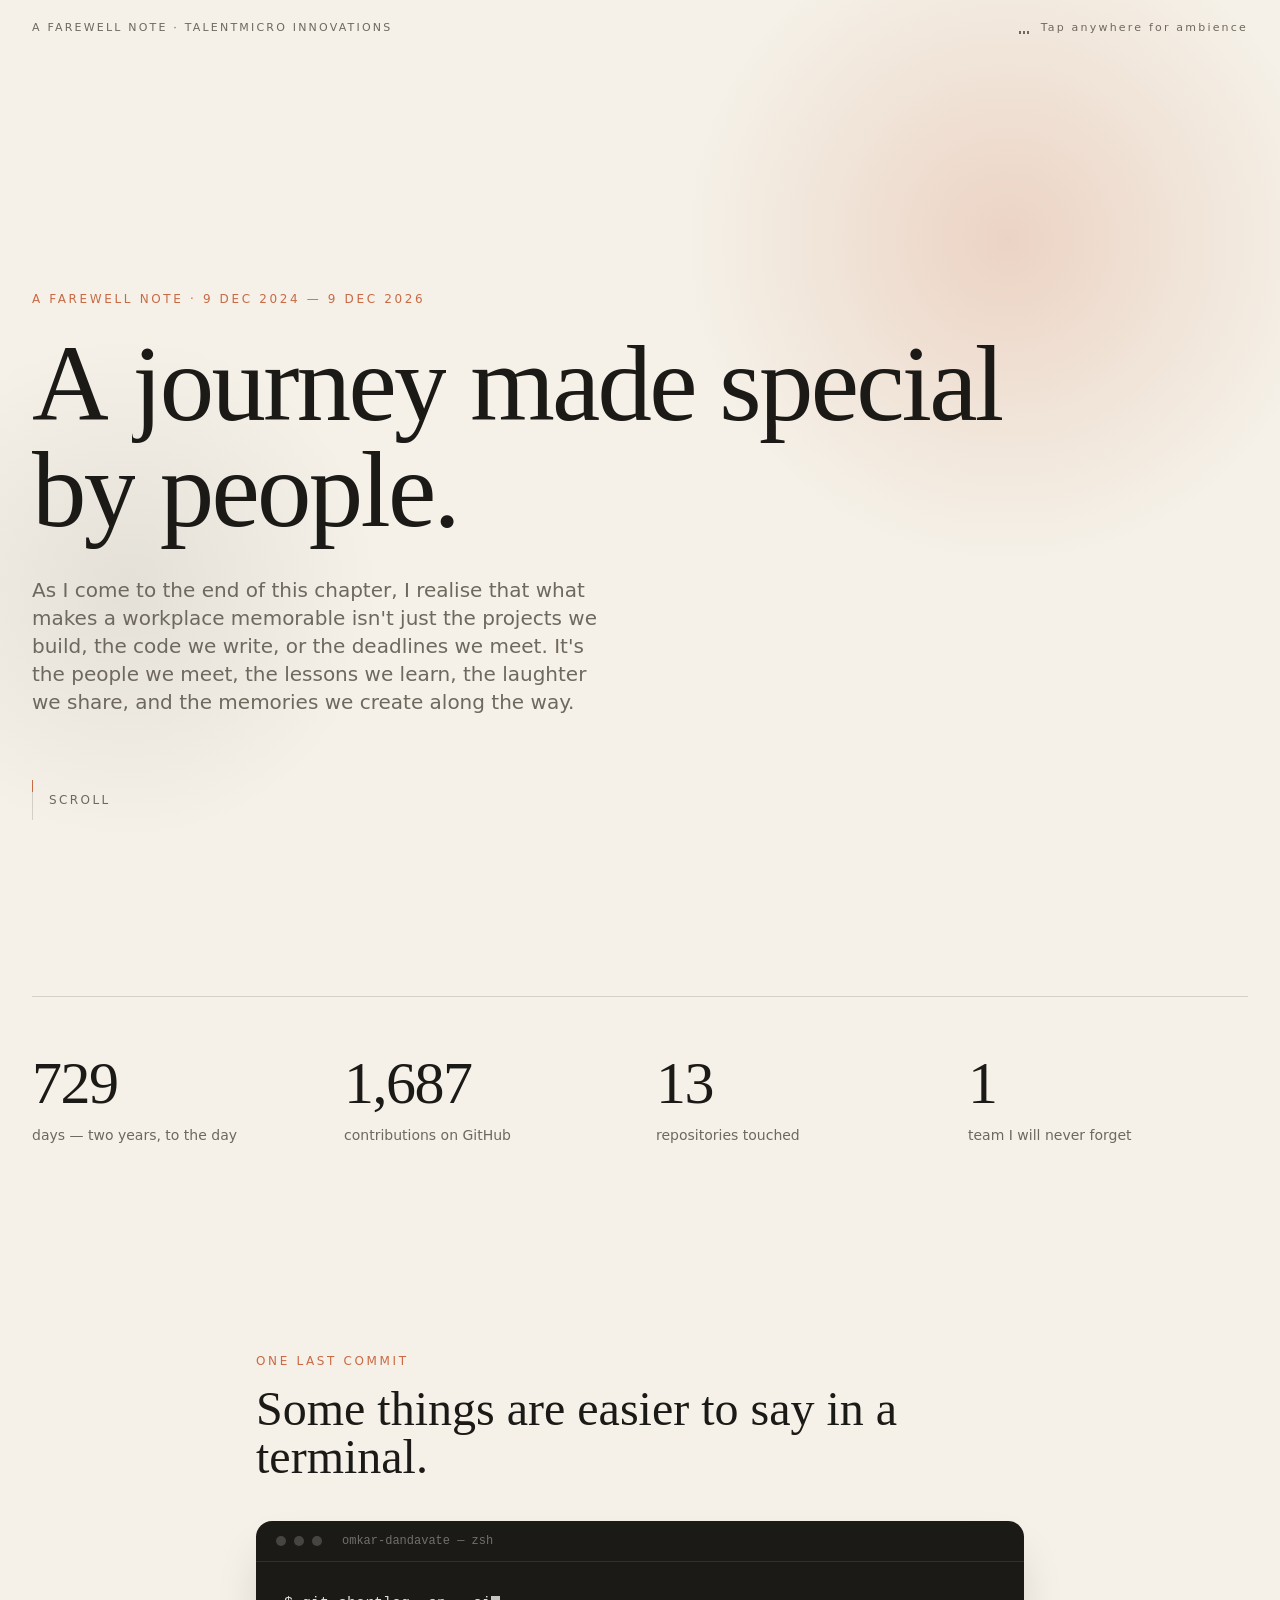
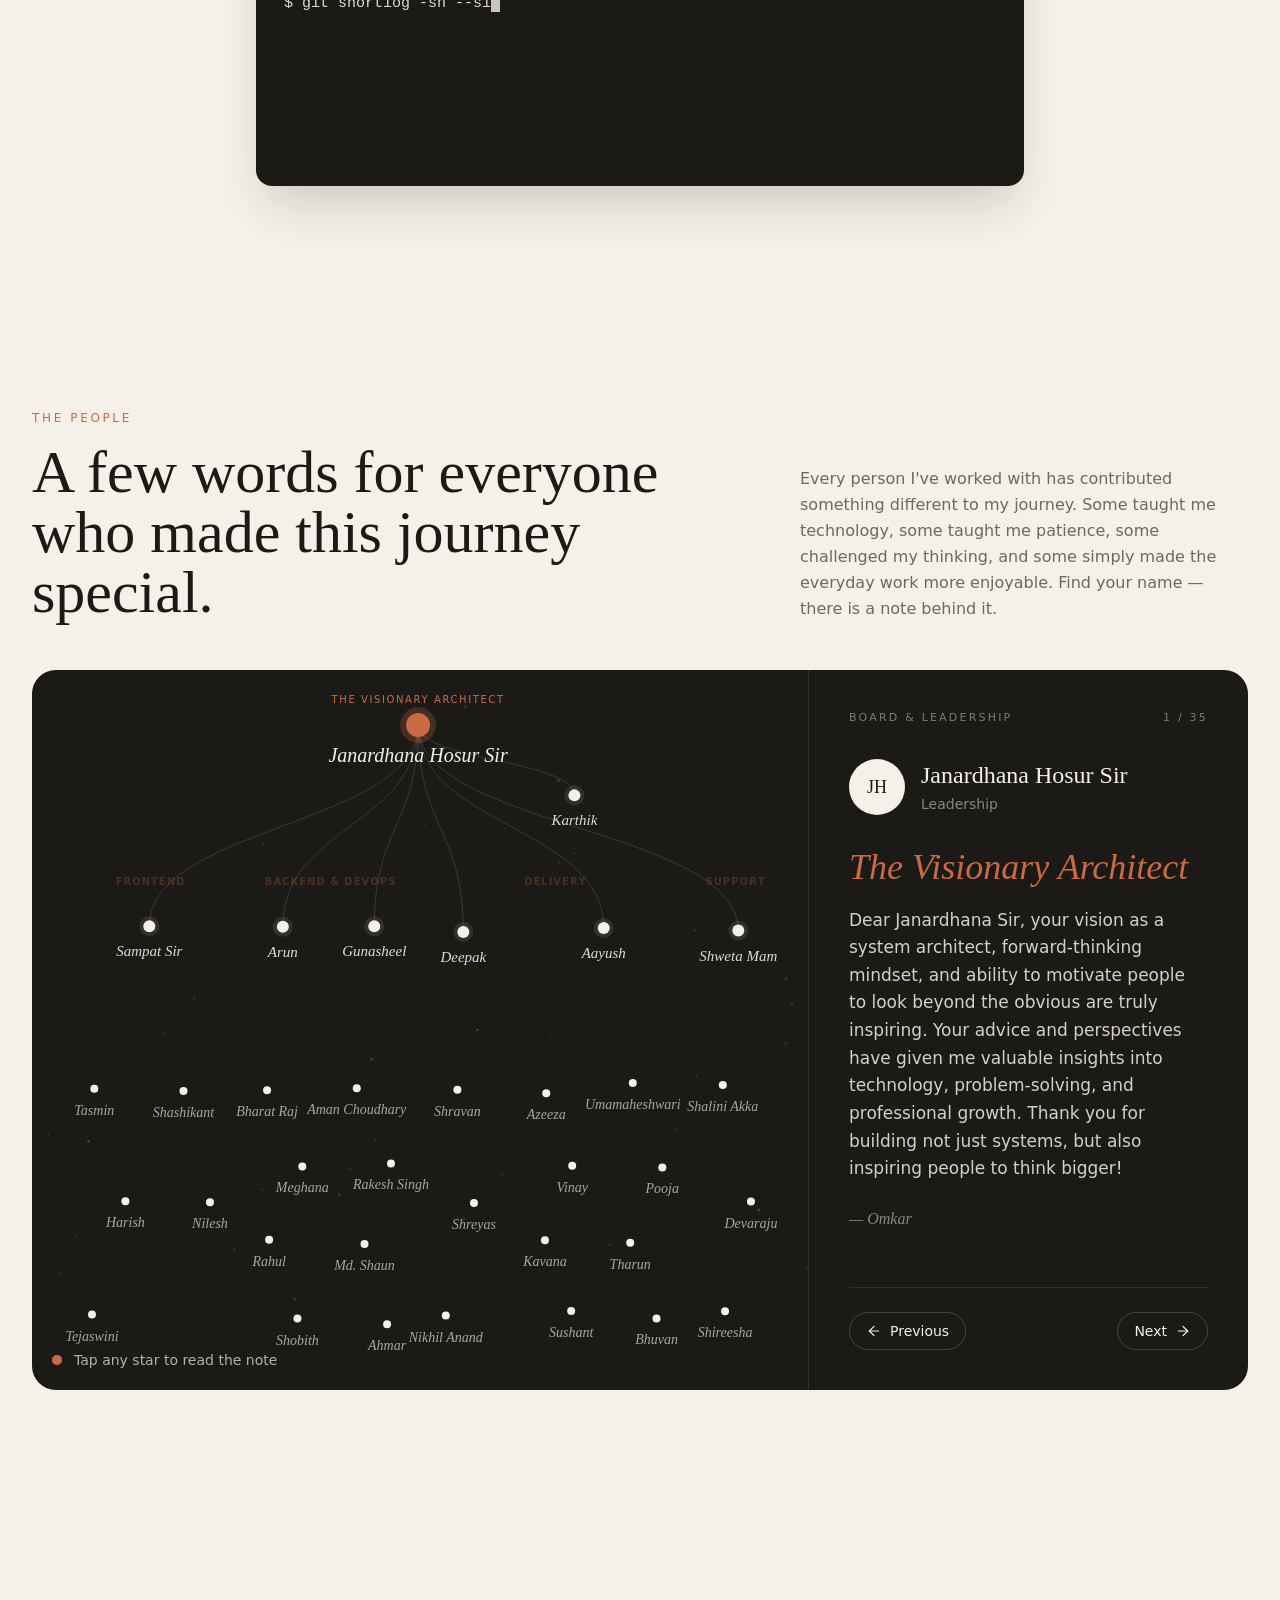
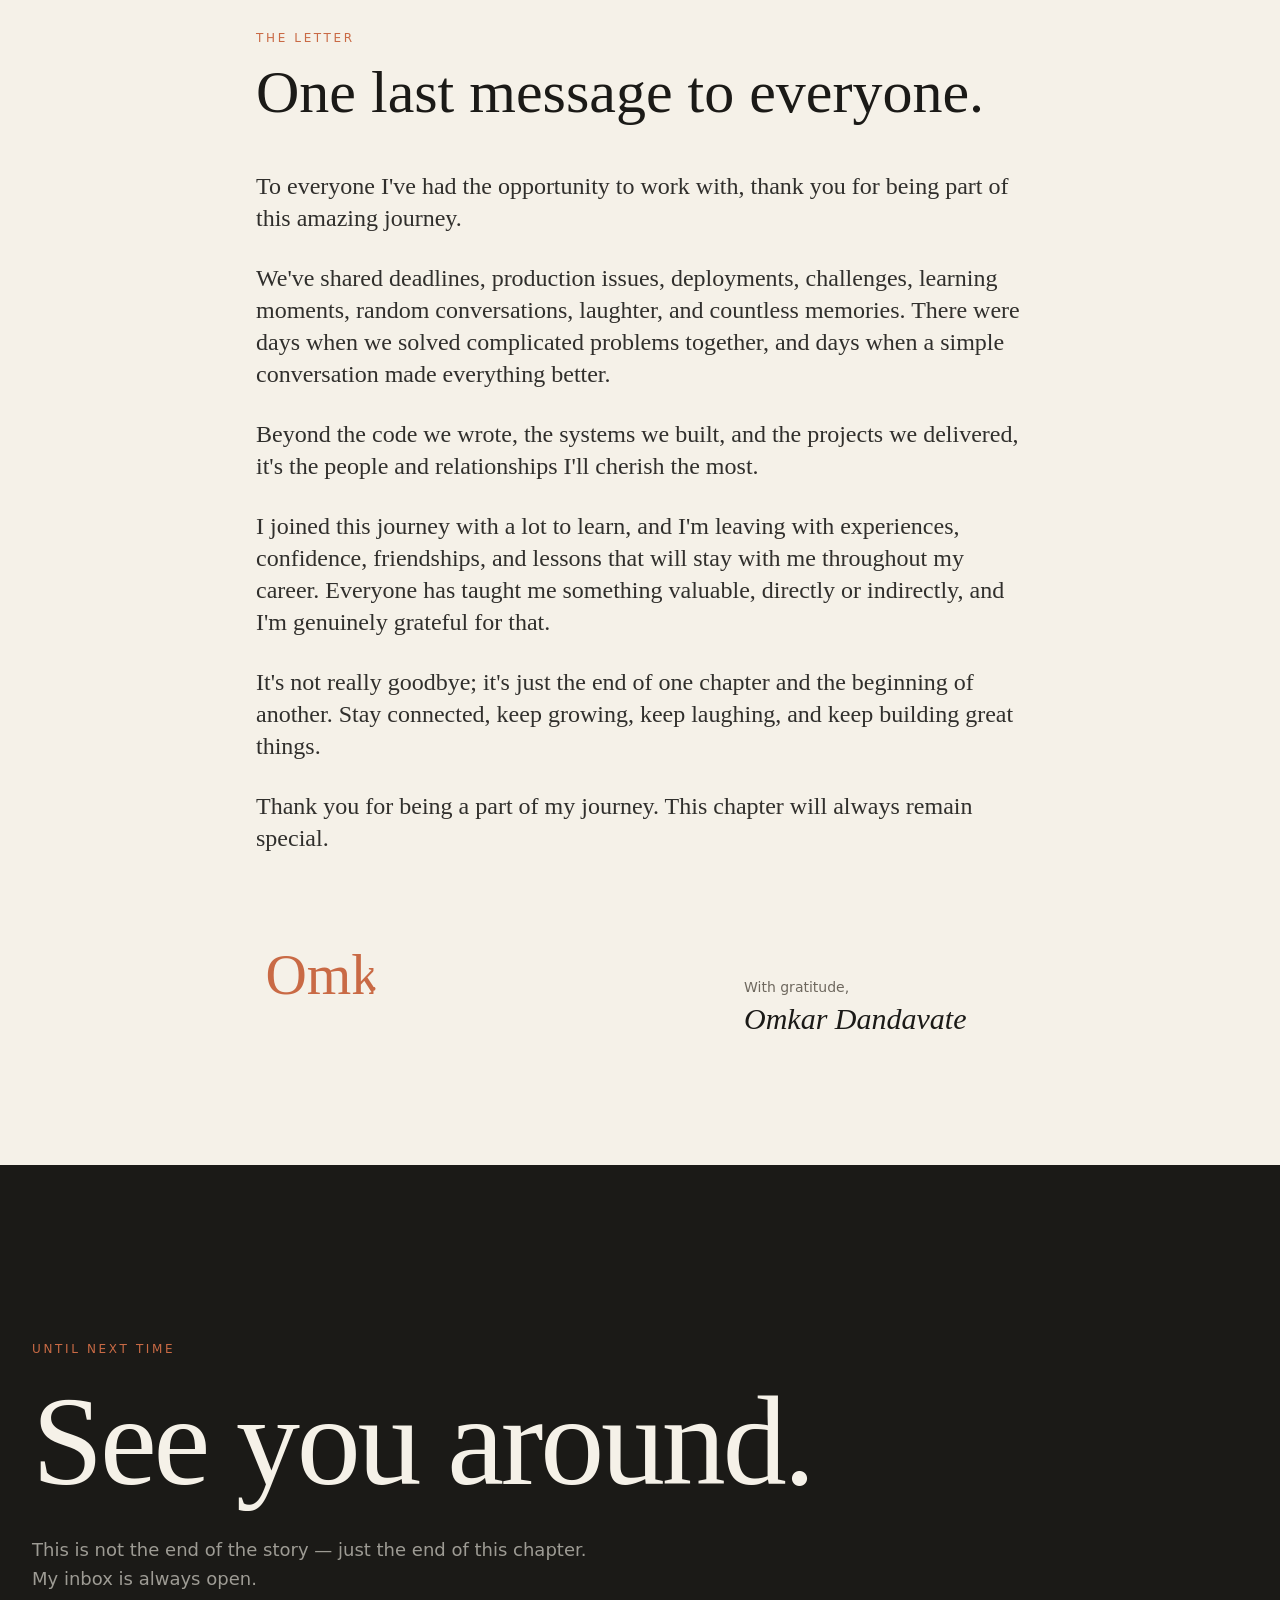
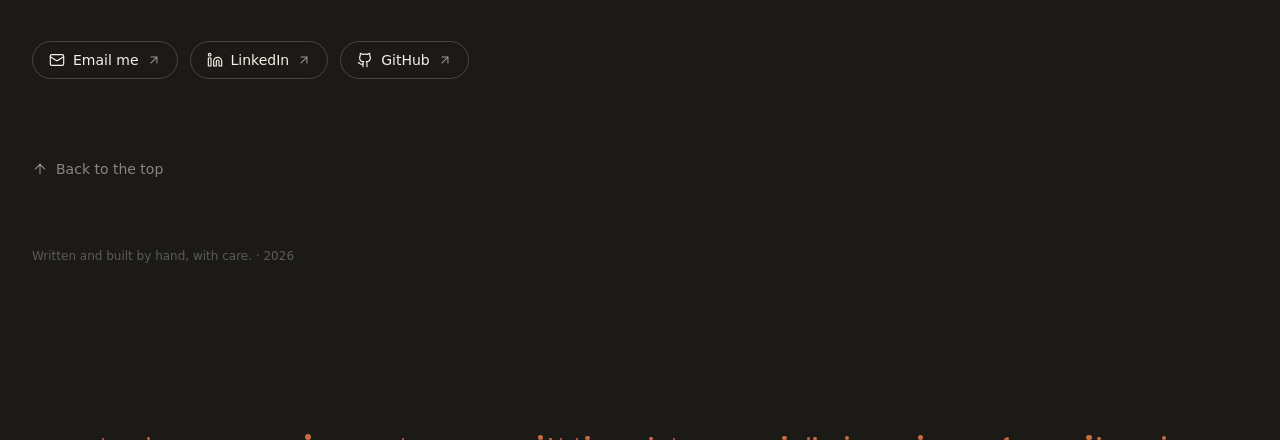
==== commit f6ba586b: "people: place everyone under their own lead; Karthik directly under Janardhana Sir" ====
--- a/dashboard.html
+++ b/dashboard.html
@@ -298,14 +298,22 @@
   { team: 'Leadership', name: 'Shweta Mam', title: 'The Guiding Force', message: `Dear Shweta Mam, your constant smile, positive energy, and ability to suggest better ways of approaching things make every interaction meaningful. Our conversations have always felt like opportunities to learn something new and think about career growth from a different perspective. Thank you for your valuable guidance and encouragement!` },
   { team: 'Leadership', name: 'Janardhana Hosur Sir', title: 'The Visionary Architect', message: `Dear Janardhana Sir, your vision as a system architect, forward-thinking mindset, and ability to motivate people to look beyond the obvious are truly inspiring. Your advice and perspectives have given me valuable insights into technology, problem-solving, and professional growth. Thank you for building not just systems, but also inspiring people to think bigger!` }
 ];
-/* the org tree: root at the top, one branch per lead (or pair of leads), each branch covering one or more teams */
+/* the org tree: root at the top; each branch has one or two leads, and each lead lists their own people (in order).
+   `direct` people hang straight off the root. Names must match PEOPLE exactly. */
 const TREE = {
   root: 'Janardhana Hosur Sir',
+  direct: ['Karthik'],
   branches: [
-    { label: 'Frontend',                leads: ['Sampat Sir'],         teams: ['Frontend'] },
-    { label: 'Backend & DevOps',        leads: ['Arun', 'Gunasheel'],  teams: ['Backend', 'DevOps'] },
-    { label: 'Delivery',                leads: ['Deepak', 'Aayush'],   teams: ['Delivery'] },
-    { label: 'International & Support', leads: ['Shweta Mam'],         teams: ['International', 'Support'] }
+    { label: 'Frontend', leads: [
+      { name: 'Sampat Sir', people: ['Tasmin', 'Shashikant', 'Harish', 'Nilesh', 'Tejaswini'] } ] },
+    { label: 'Backend & DevOps', leads: [
+      { name: 'Arun',      people: ['Bharat Raj', 'Meghana', 'Rahul', 'Shobith'] },
+      { name: 'Gunasheel', people: ['Aman Choudhary', 'Rakesh Singh', 'Md. Shaun', 'Ahmar'] } ] },
+    { label: 'Delivery', leads: [
+      { name: 'Deepak', people: ['Shravan', 'Shreyas', 'Nikhil Anand'] },
+      { name: 'Aayush', people: ['Azeeza', 'Umamaheshwari', 'Vinay', 'Pooja', 'Kavana', 'Tharun', 'Sushant', 'Bhuvan'] } ] },
+    { label: 'Support', leads: [
+      { name: 'Shweta Mam', people: ['Shalini Akka', 'Devaraju', 'Shireesha'] } ] }
   ]
 };
 
@@ -457,63 +465,74 @@
 /* ---------- the people: an org-tree constellation; the selected note shows beside it ---------- */
 const byName = (n) => PEOPLE.findIndex(p => p.name === n);
 const ROOT = byName(TREE.root);
-/* every person gets: level (0 root, 1 lead, 2 member), branch index, parent index */
+/* every person gets: level (0 root, 1 lead or direct, 2 member), branch index, parent index */
 const META = PEOPLE.map(() => null);
 META[ROOT] = { level: 0, b: -1, parent: -1 };
-TREE.branches.forEach((br, b) => {
-  br.leadIdx = br.leads.map(byName);
-  br.leadIdx.forEach(i => META[i] = { level: 1, b, parent: ROOT });
-  br.memberIdx = br.teams.flatMap(t => PEOPLE.map((p, i) => p.team === t ? i : -1).filter(i => i >= 0 && !META[i]));
-  br.memberIdx.forEach(i => META[i] = { level: 2, b, parent: -1 });
-});
-/* reading order for Previous / Next: root, then each branch's leads and members */
-const ORDER = [ROOT, ...TREE.branches.flatMap(br => [...br.leadIdx, ...br.memberIdx])].filter(i => i >= 0 && META[i]);
+const DIRECT = TREE.direct.map(byName);
+DIRECT.forEach(i => META[i] = { level: 1, b: -1, parent: ROOT, direct: true });
+TREE.branches.forEach((br, b) => br.leads.forEach(l => {
+  l.idx = byName(l.name);
+  l.peopleIdx = l.people.map(byName);
+  META[l.idx] = { level: 1, b, parent: ROOT };
+  l.peopleIdx.forEach(i => META[i] = { level: 2, b, parent: l.idx });
+}));
+const unplaced = PEOPLE.filter((p, i) => !META[i]).map(p => p.name);
+if (unplaced.length) console.warn('Not in TREE (will not appear in the sky):', unplaced.join(', '));
+/* reading order for Previous / Next: root, direct, then each lead followed by their people */
+const ORDER = [ROOT, ...DIRECT, ...TREE.branches.flatMap(br => br.leads.flatMap(l => [l.idx, ...l.peopleIdx]))];
 
 const sky = $('sky'), nodesHost = $('nodes'), cv = $('sky-cv'), ctx = cv.getContext('2d');
 let nodes = [], W = 0, H = 0, mobile = false, skyStart = 0, skyVisible = false, hovered = -1, sel = ROOT, picked = false, stars = [];
 const rnd = (seed) => () => { seed |= 0; seed = seed + 0x6D2B79F5 | 0; let t = Math.imul(seed ^ seed >>> 15, 1 | seed); t = t + Math.imul(t ^ t >>> 7, 61 | t) ^ t; return ((t ^ t >>> 14) >>> 0) / 4294967296; };
 
-/* positions in px. Wide: a top-down tree, branches side by side. Narrow: branches stacked, joined by a spine. */
+/* positions in px. Wide: a top-down tree, branches side by side, each lead's people in a block under them.
+   Narrow: branches stacked, joined to the root by a spine. */
 function layout() {
   W = sky.clientWidth; mobile = W < 720;
   const r = rnd(11), pos = [];
   if (!mobile) {
-    H = Math.round(Math.min(Math.max(innerHeight * .78, 600), 780));
-    const rowsMax = 4, cols = TREE.branches.map(br => Math.max(Math.ceil(br.memberIdx.length / rowsMax), br.leadIdx.length)), total = cols.reduce((a, c) => a + c, 0);
-    const pad = 28, colW = (W - pad * 2) / total;
-    pos[ROOT] = { x: W / 2, y: H * .1 };
+    H = Math.round(Math.min(Math.max(innerHeight * .8, 640), 800));
+    const rowsMax = 4, leadCols = (l) => Math.max(1, Math.ceil(l.peopleIdx.length / rowsMax));
+    const total = TREE.branches.reduce((a, br) => a + br.leads.reduce((s, l) => s + leadCols(l), 0), 0);
+    const pad = 28, colW = (W - pad * 2) / total, ly = H * .36, my = H * .58;
+    pos[ROOT] = { x: W / 2, y: H * .08 };
+    DIRECT.forEach((i, k) => pos[i] = { x: W / 2 + Math.min(W * .2, 230) * (k % 2 ? -1 : 1), y: H * .17 });
     let x0 = pad;
-    TREE.branches.forEach((br, b) => {
-      const bw = cols[b] * colW, cx = x0 + bw / 2, ly = H * .34;
-      br.cx = cx; br.labelY = ly - 46;
-      br.leadIdx.forEach((i, k) => pos[i] = { x: cx + (k - (br.leadIdx.length - 1) / 2) * Math.min(bw / 2, 120), y: ly });
-      const n = br.memberIdx.length, c = Math.ceil(n / rowsMax), rows = Math.ceil(n / c);
-      br.memberIdx.forEach((i, k) => {
-        const col = k % c, row = Math.floor(k / c), cw = bw / c;
-        pos[i] = { x: x0 + cw * (col + .5) + (row % 2 ? cw * .18 : -cw * .18) * (c > 1 ? 1 : 0) + (r() - .5) * 10,
-                   y: H * .56 + row * (H * .36 / Math.max(rows - 1, 1)) + (r() - .5) * 12 };
+    TREE.branches.forEach(br => {
+      const bx0 = x0;
+      br.leads.forEach(l => {
+        const c = leadCols(l), bw = c * colW, n = l.peopleIdx.length, rows = Math.ceil(n / c);
+        pos[l.idx] = { x: x0 + bw / 2, y: ly };
+        l.peopleIdx.forEach((i, k) => {
+          const col = k % c, row = Math.floor(k / c), cw = bw / c;
+          pos[i] = { x: x0 + cw * (col + .5) + (c > 1 ? (row % 2 ? cw * .16 : -cw * .16) : (row % 2 ? 14 : -14)) + (r() - .5) * 8,
+                     y: my + row * ((H * .9 - my) / Math.max(rows - 1, 1)) * (rows > 1 ? 1 : 0) + (r() - .5) * 10 };
+        });
+        x0 += bw;
       });
-      x0 += bw;
+      br.cx = (bx0 + x0) / 2; br.labelY = ly - 44;
     });
   } else {
     const cols = 3, cw = (W - 40) / cols;
     pos[ROOT] = { x: W / 2, y: 54 };
     let y = 150;
+    DIRECT.forEach(i => { pos[i] = { x: W / 2, y }; y += 84; });
+    y += 20;
     TREE.branches.forEach(br => {
       br.cx = W / 2; br.labelY = y;
-      br.leadIdx.forEach((i, k) => pos[i] = { x: W / 2 + (k - (br.leadIdx.length - 1) / 2) * Math.min(W * .34, 130), y: y + 44 });
-      br.memberIdx.forEach((i, k) => {
-        const col = k % cols, row = Math.floor(k / cols);
-        pos[i] = { x: 20 + cw * (col + .5) + (r() - .5) * 8, y: y + 128 + row * 76 + (r() - .5) * 8 };
+      y += 44;
+      br.leads.forEach(l => {
+        pos[l.idx] = { x: W / 2, y };
+        l.peopleIdx.forEach((i, k) => {
+          const col = k % cols, row = Math.floor(k / cols);
+          pos[i] = { x: 20 + cw * (col + .5) + (r() - .5) * 8, y: y + 84 + row * 72 + (r() - .5) * 8 };
+        });
+        y += 84 + Math.ceil(l.peopleIdx.length / cols) * 72 + 10;
       });
-      y += 128 + Math.ceil(br.memberIdx.length / cols) * 76 + 34;
+      y += 30;
     });
     H = y;
   }
-  /* members hang off the nearest lead of their branch */
-  TREE.branches.forEach(br => br.memberIdx.forEach(i => {
-    META[i].parent = br.leadIdx.reduce((best, l) => Math.abs(pos[l].x - pos[i].x) < Math.abs(pos[best].x - pos[i].x) ? l : best, br.leadIdx[0]);
-  }));
   return pos;
 }
 
@@ -566,7 +585,7 @@
   if (alpha <= .003) return;
   ctx.strokeStyle = `rgb(${color} / ${alpha})`; ctx.lineWidth = width;
   ctx.beginPath();
-  if (mobile && a.lvl === 0) {                                                      // root -> lead on phones: down the spine, then across
+  if (mobile && a.lvl === 0 && !b.direct) {                                        // root -> lead on phones: down the spine, then across
     ctx.moveTo(a.x, a.y); ctx.lineTo(14, a.y + 20); ctx.lineTo(14, b.y); ctx.lineTo(b.x, b.y);
   } else {
     const my = (a.y + b.y) / 2;
@@ -575,7 +594,7 @@
   ctx.stroke();
 }
 function pointOn(a, b, t) {                                                         // point along the same curve, for the travelling pulse
-  if (mobile && a.lvl === 0) {
+  if (mobile && a.lvl === 0 && !b.direct) {
     const pts = [[a.x, a.y], [14, a.y + 20], [14, b.y], [b.x, b.y]], seg = [];
     let L = 0; for (let k = 1; k < 4; k++) { const l = Math.hypot(pts[k][0] - pts[k - 1][0], pts[k][1] - pts[k - 1][1]); seg.push(l); L += l; }
     let d = t * L; for (let k = 0; k < 3; k++) { if (d <= seg[k]) { const f = d / seg[k]; return [pts[k][0] + (pts[k + 1][0] - pts[k][0]) * f, pts[k][1] + (pts[k + 1][1] - pts[k][1]) * f]; } d -= seg[k]; }
@@ -597,7 +616,7 @@
     if (!n) return;
     n.x = n.bx + Math.sin(t * .00045 * n.sp + n.ph) * 4 * k;
     n.y = n.by + Math.cos(t * .0005 * n.sp + n.ph) * 3 * k;
-    n.lvl = META[i].level;
+    n.lvl = META[i].level; n.direct = !!META[i].direct;
     n.el.style.transform = `translate(${n.x}px, ${n.y}px) translate(-50%, -50%)`;
   });
   /* branch labels */
@@ -618,8 +637,8 @@
   });
   /* lead pairs are joined to each other */
   TREE.branches.forEach(br => {
-    if (br.leadIdx.length < 2) return;
-    const [a, b] = br.leadIdx.map(i => nodes[i]);
+    if (br.leads.length < 2) return;
+    const [a, b] = br.leads.map(l => nodes[l.idx]);
     ctx.strokeStyle = `rgb(245 241 232 / ${.22 * ease((el - 420) / 700)})`; ctx.lineWidth = 1; ctx.setLineDash([3, 5]);
     ctx.beginPath(); ctx.moveTo(a.x, a.y); ctx.lineTo(b.x, b.y); ctx.stroke(); ctx.setLineDash([]);
   });
@@ -637,8 +656,9 @@
 function crumb(i) {
   const m = META[i], br = TREE.branches[m.b];
   if (m.level === 0) return 'Board & Leadership';
+  if (m.direct) return `With ${PEOPLE[ROOT].name}`;
   if (m.level === 1) return `Leads ${br.label}`;
-  return `${br.label} · with ${br.leads.join(' & ')}`;
+  return `${br.label} · with ${PEOPLE[m.parent].name}`;
 }
 function renderNote() {
   const p = PEOPLE[sel], src = PHOTOS[slug(p.name)], body = $('n-body');
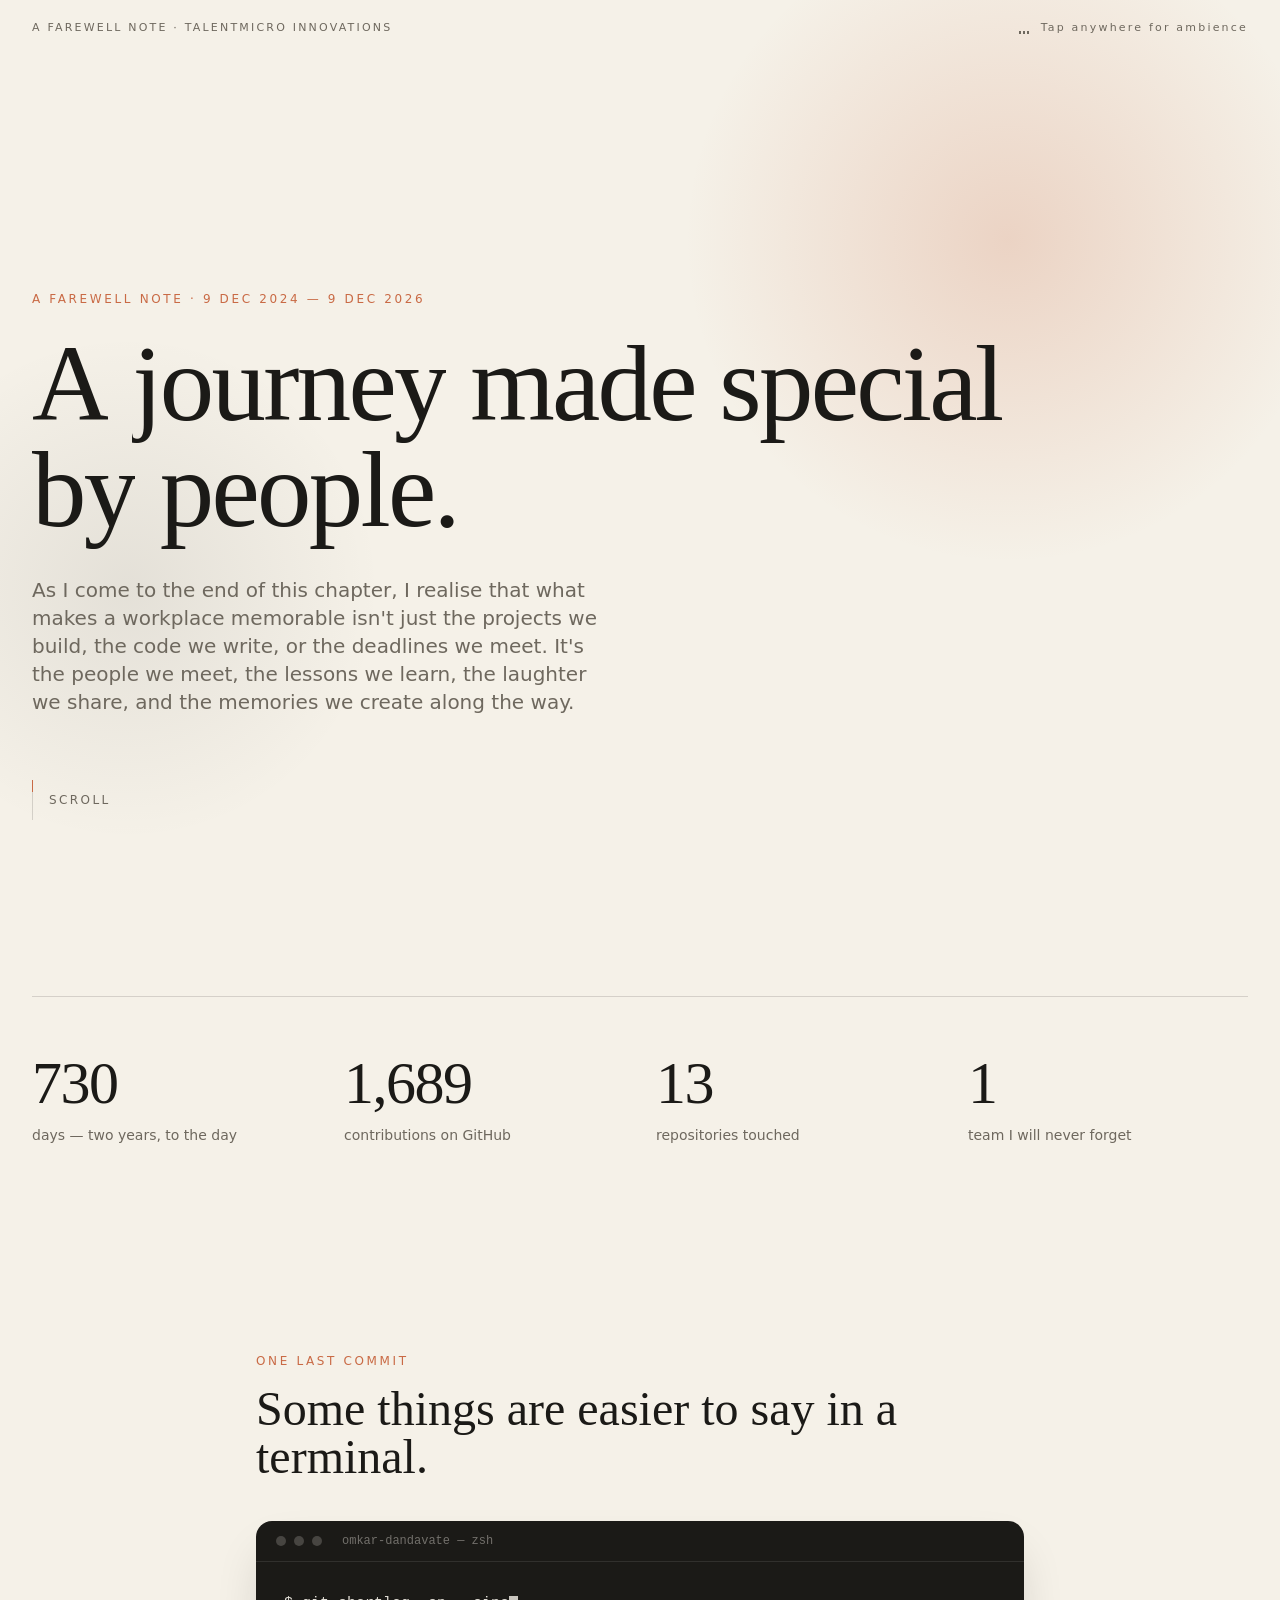
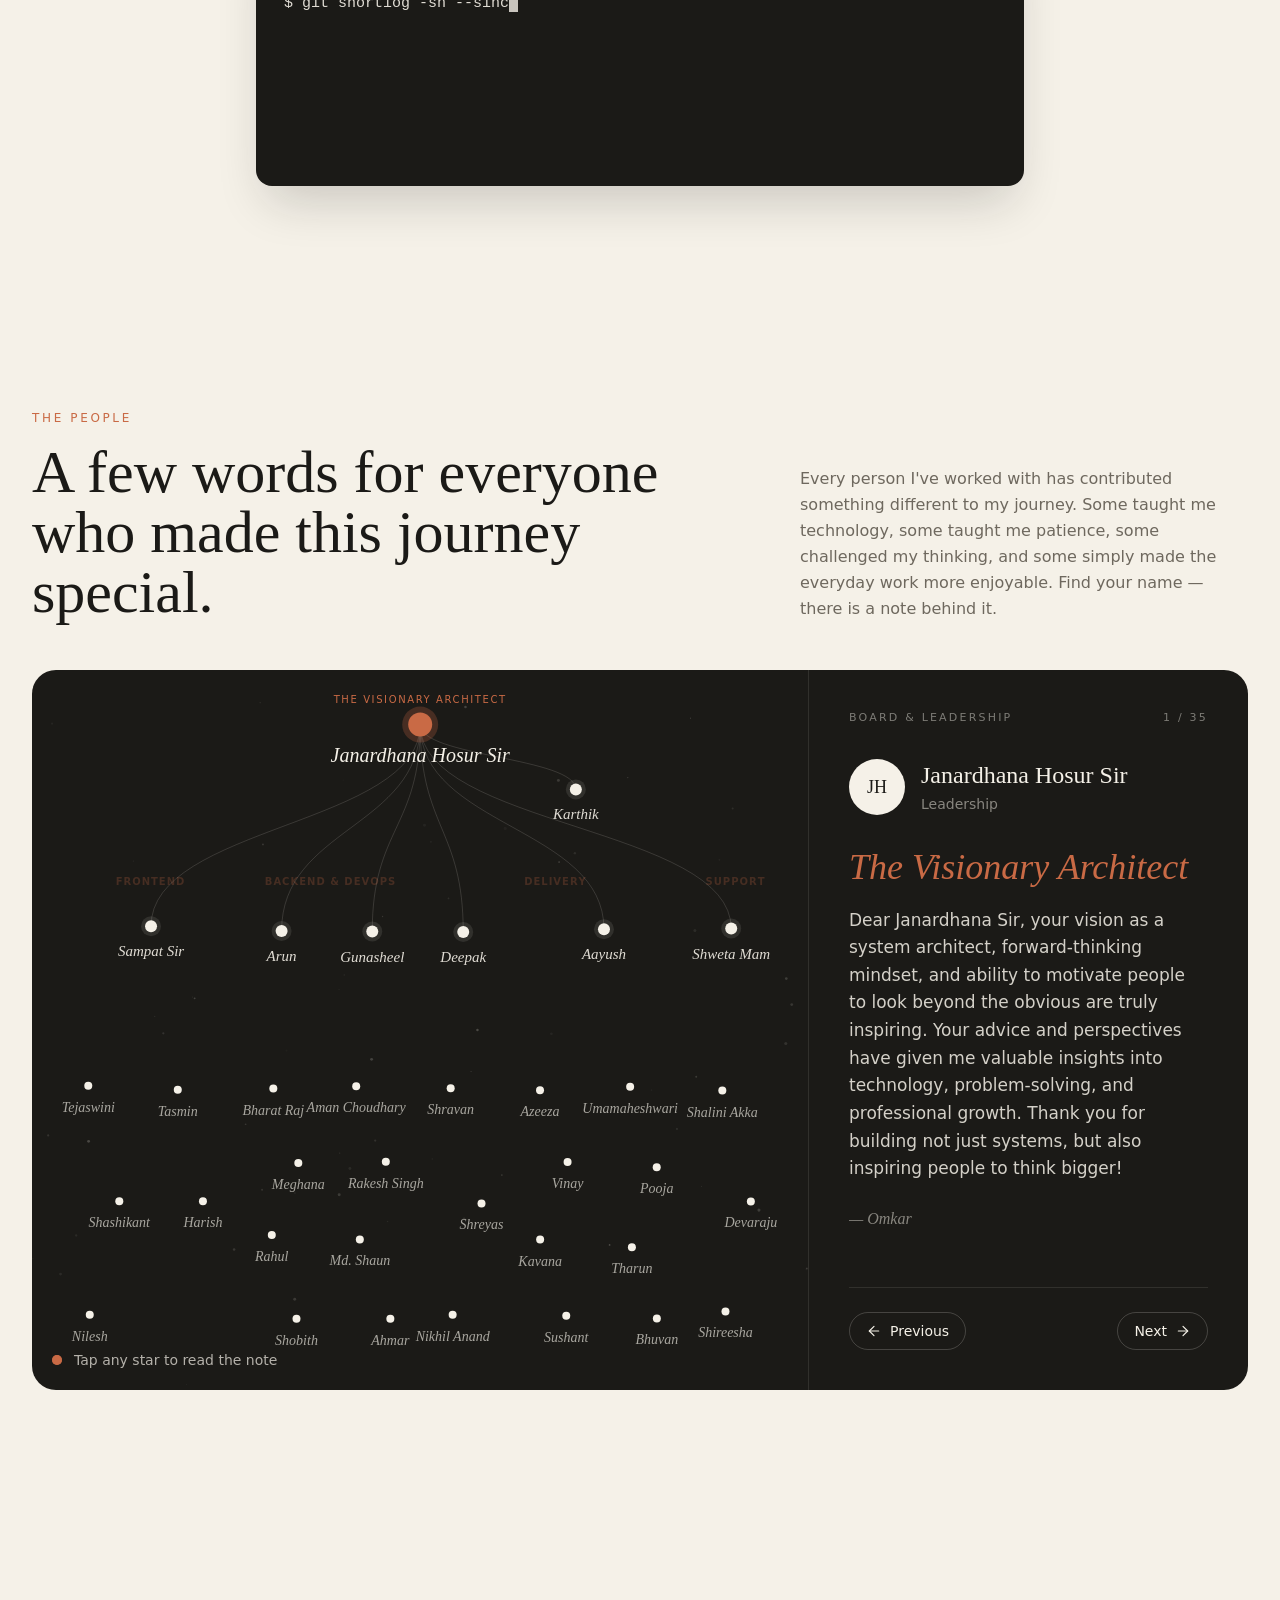
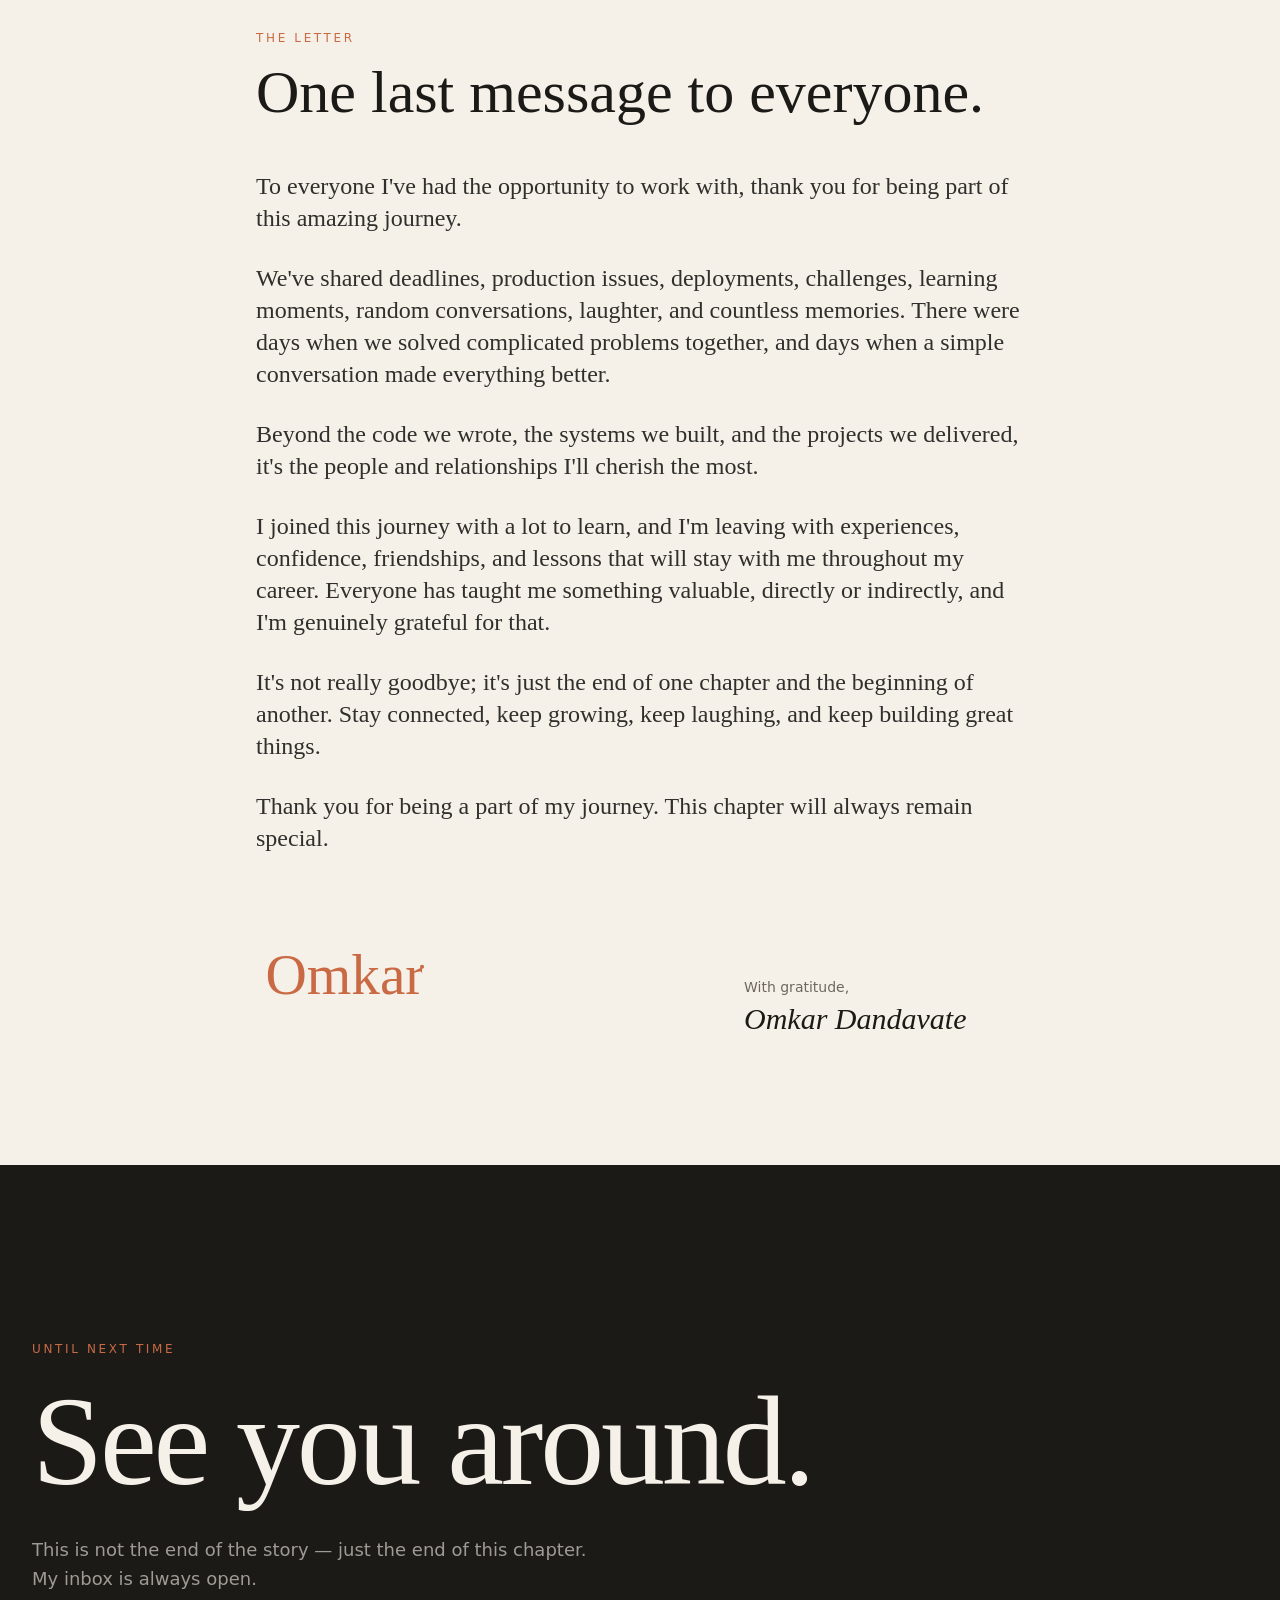
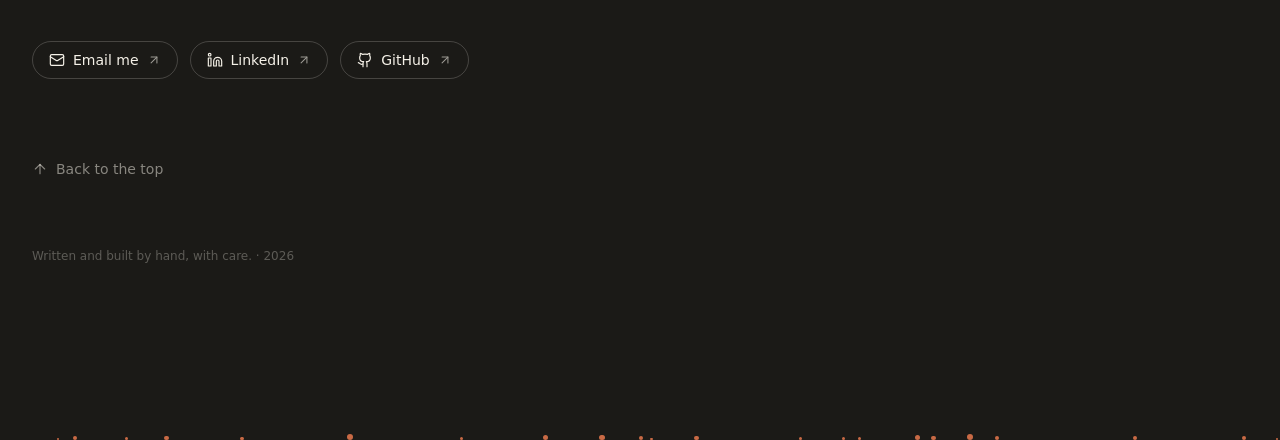
==== commit 0b8e30d4: "people: Tejaswini first under Sampat Sir" ====
--- a/dashboard.html
+++ b/dashboard.html
@@ -305,7 +305,7 @@
   direct: ['Karthik'],
   branches: [
     { label: 'Frontend', leads: [
-      { name: 'Sampat Sir', people: ['Tasmin', 'Shashikant', 'Harish', 'Nilesh', 'Tejaswini'] } ] },
+      { name: 'Sampat Sir', people: ['Tejaswini', 'Tasmin', 'Shashikant', 'Harish', 'Nilesh'] } ] },
     { label: 'Backend & DevOps', leads: [
       { name: 'Arun',      people: ['Bharat Raj', 'Meghana', 'Rahul', 'Shobith'] },
       { name: 'Gunasheel', people: ['Aman Choudhary', 'Rakesh Singh', 'Md. Shaun', 'Ahmar'] } ] },
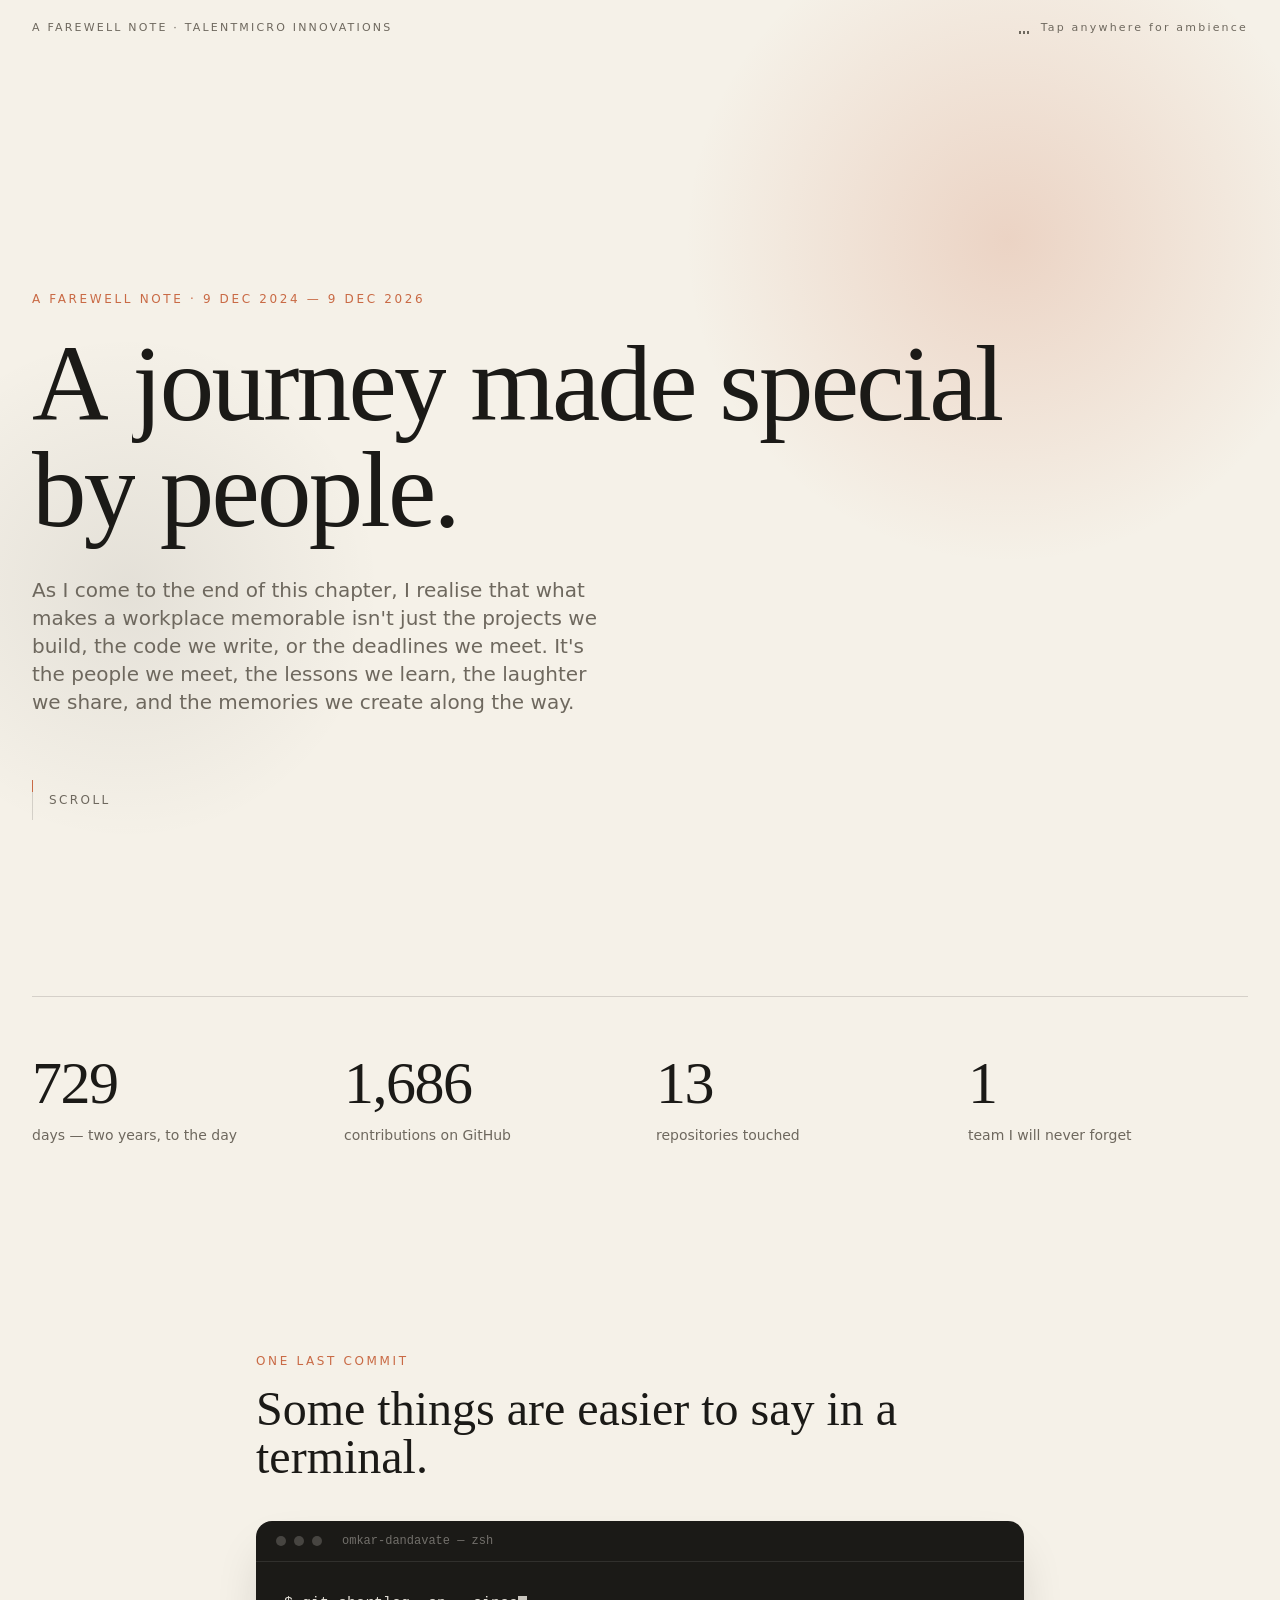
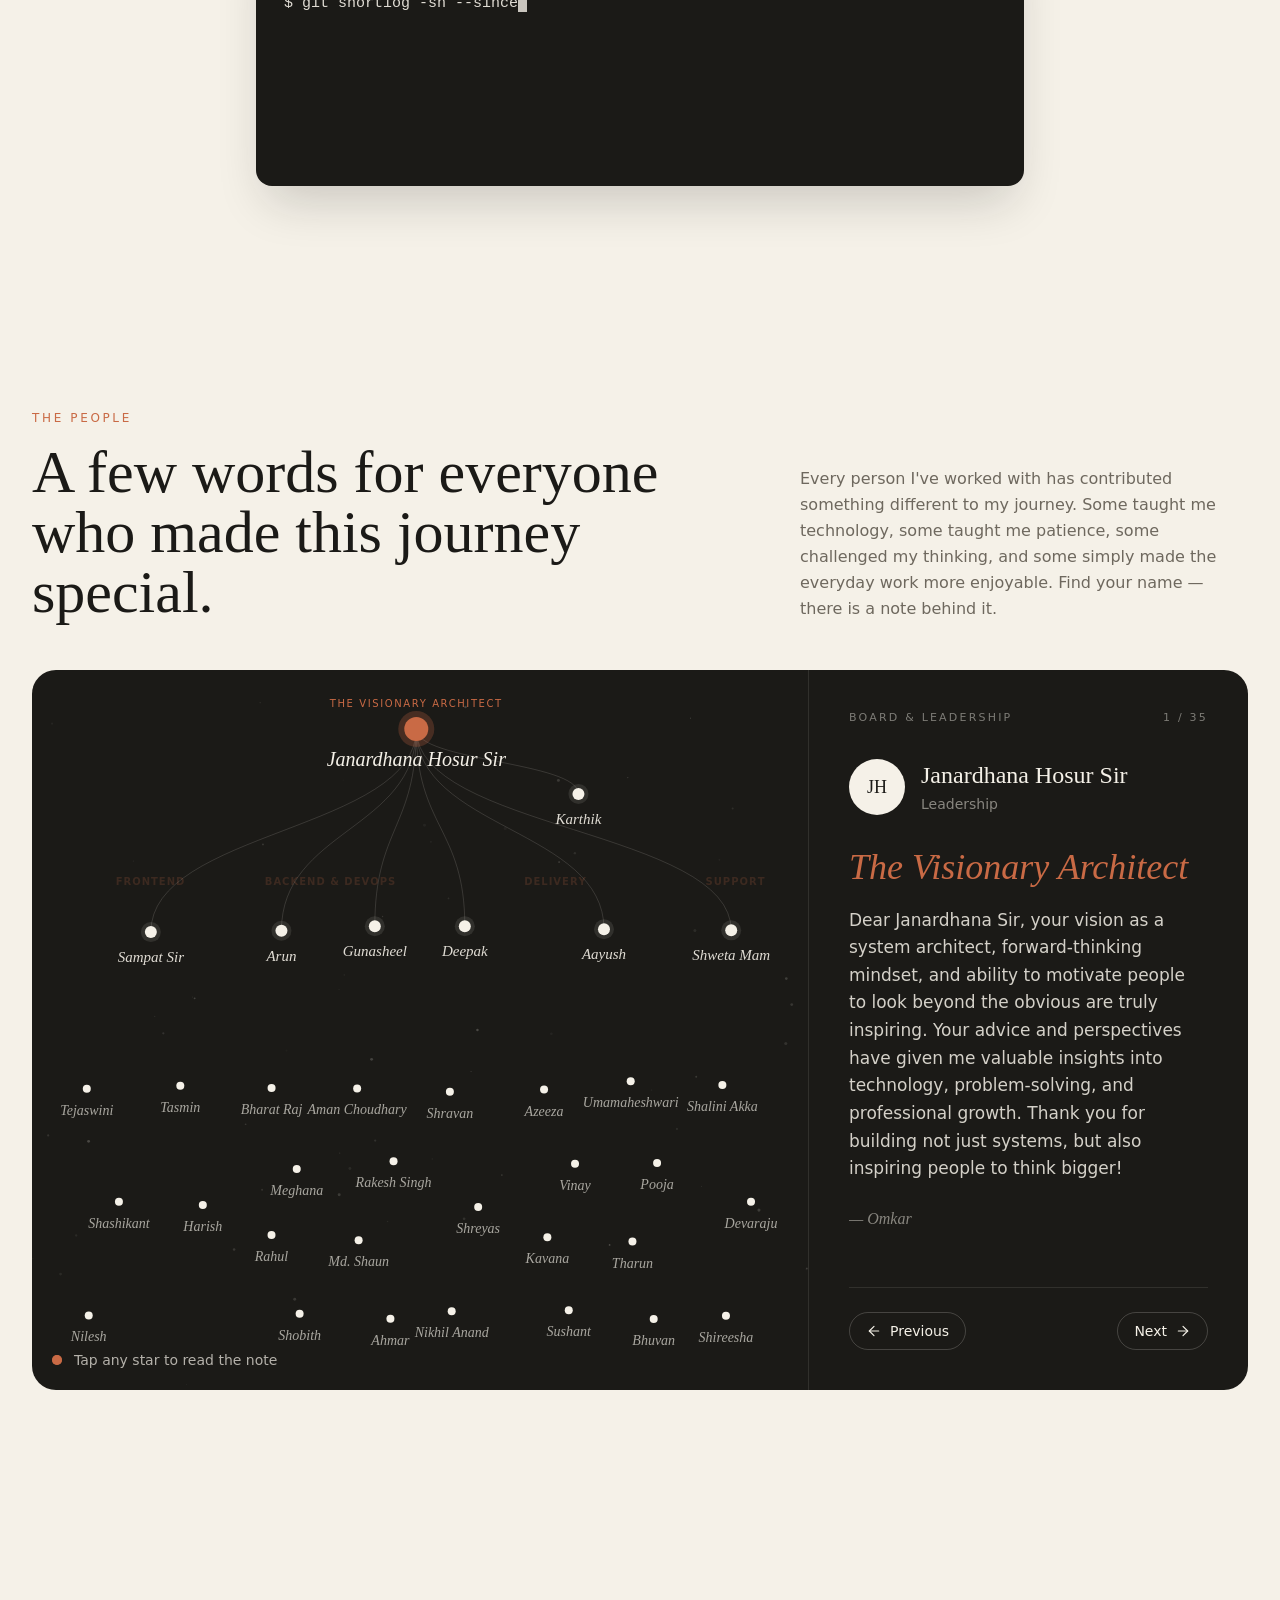
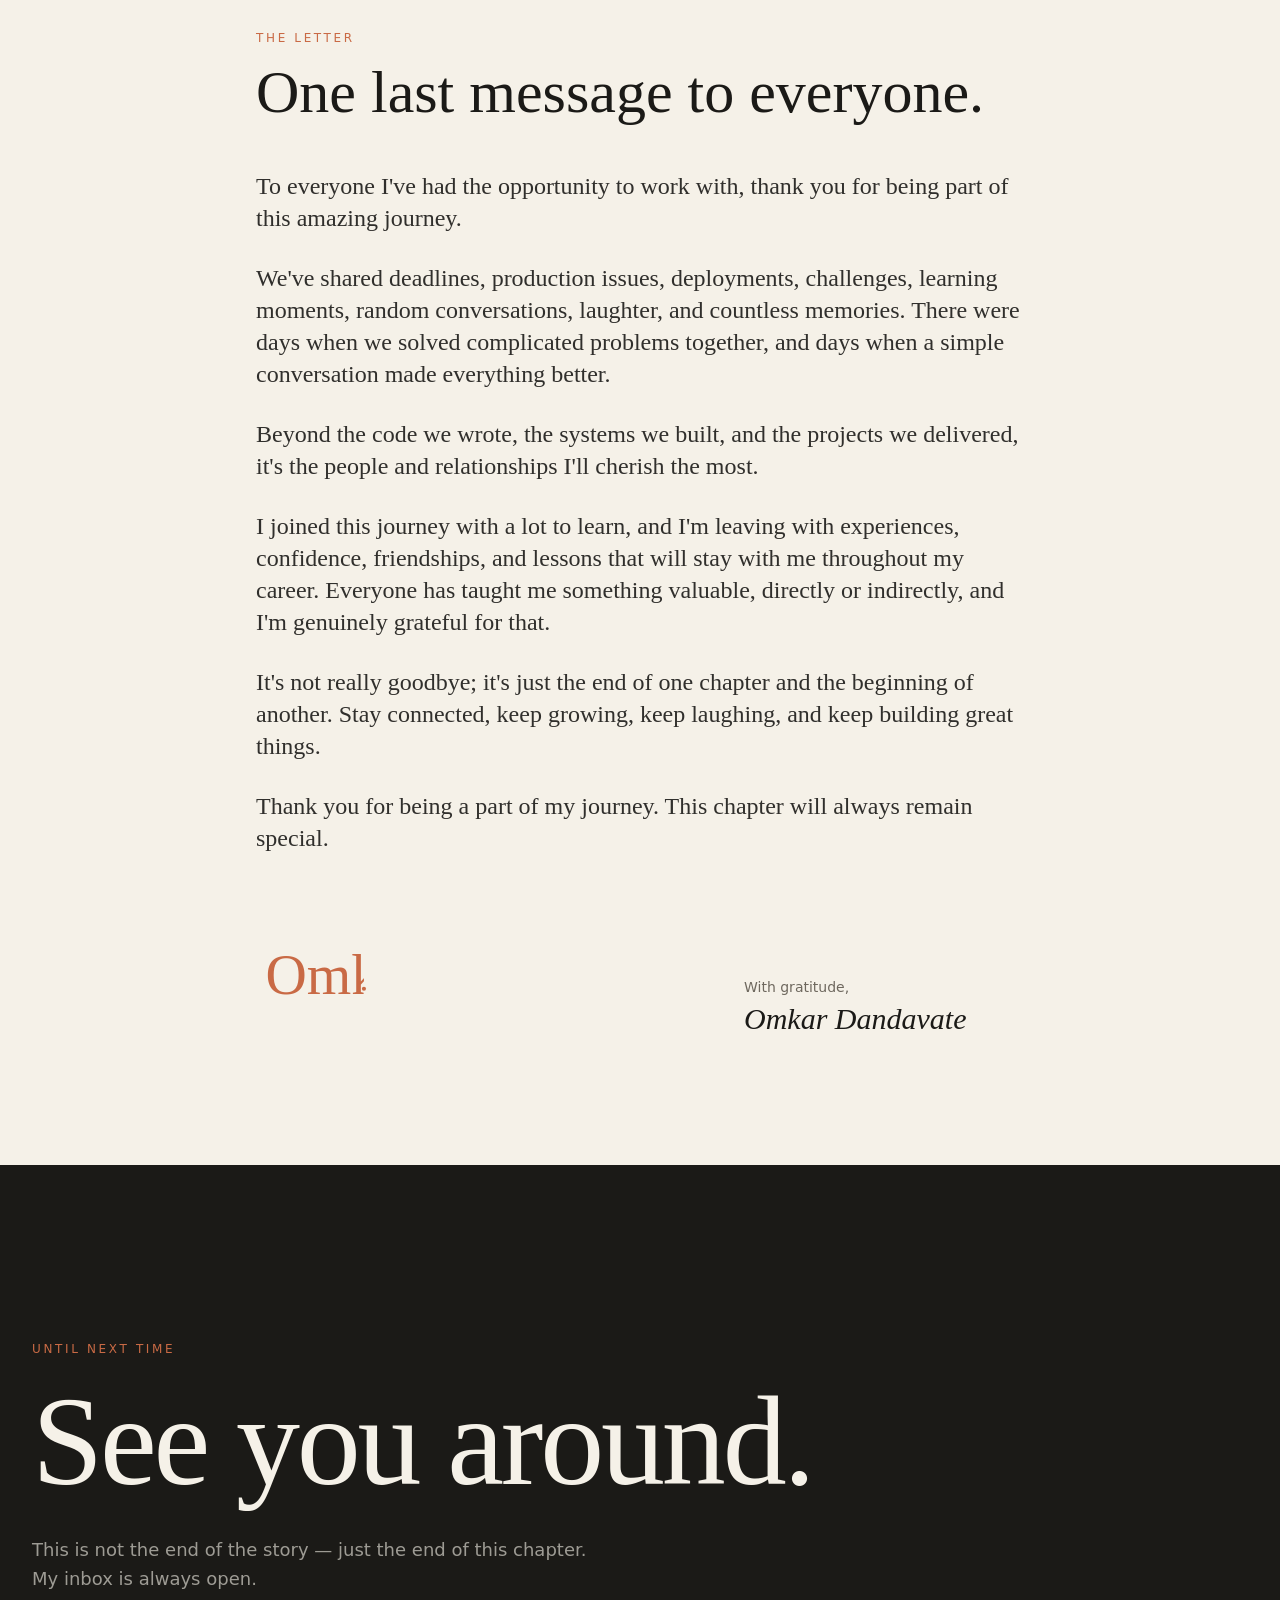
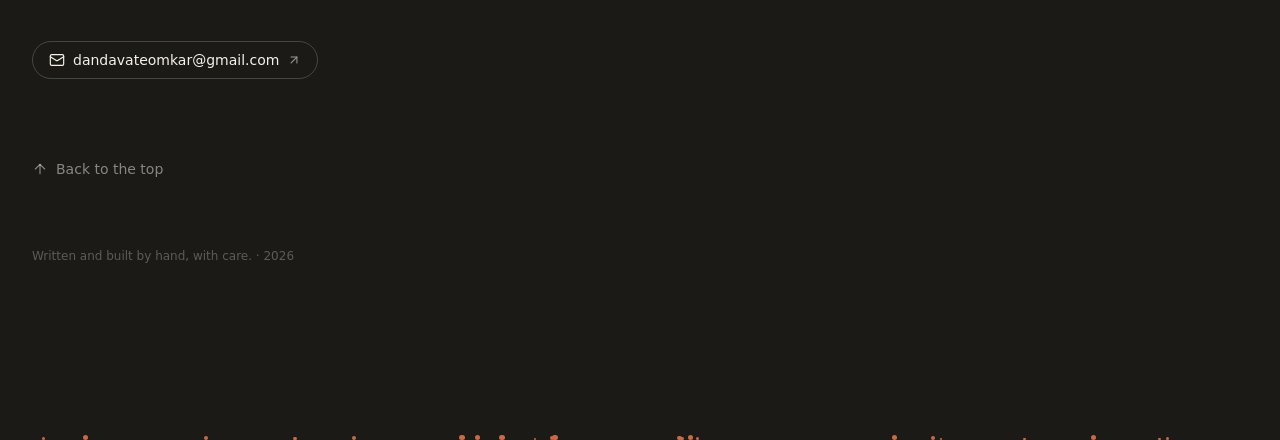
==== commit 973b15ae: "closing: real email, drop LinkedIn and GitHub links" ====
--- a/dashboard.html
+++ b/dashboard.html
@@ -42,10 +42,7 @@
   <path d="M19 12H5" /></symbol><symbol id="i-arrow-right" viewBox="0 0 24 24"><path d="M5 12h14" />
   <path d="m12 5 7 7-7 7" /></symbol><symbol id="i-arrow-up-right" viewBox="0 0 24 24"><path d="M7 7h10v10" />
   <path d="M7 17 17 7" /></symbol><symbol id="i-arrow-up" viewBox="0 0 24 24"><path d="m5 12 7-7 7 7" />
-  <path d="M12 19V5" /></symbol><symbol id="i-github" viewBox="0 0 24 24"><path d="M15 22v-4a4.8 4.8 0 0 0-1-3.5c3 0 6-2 6-5.5.08-1.25-.27-2.48-1-3.5.28-1.15.28-2.35 0-3.5 0 0-1 0-3 1.5-2.64-.5-5.36-.5-8 0C6 2 5 2 5 2c-.3 1.15-.3 2.35 0 3.5A5.403 5.403 0 0 0 4 9c0 3.5 3 5.5 6 5.5-.39.49-.68 1.05-.85 1.65-.17.6-.22 1.23-.15 1.85v4" />
-  <path d="M9 18c-4.51 2-5-2-7-2" /></symbol><symbol id="i-heart" viewBox="0 0 24 24"><path d="M19 14c1.49-1.46 3-3.21 3-5.5A5.5 5.5 0 0 0 16.5 3c-1.76 0-3 .5-4.5 2-1.5-1.5-2.74-2-4.5-2A5.5 5.5 0 0 0 2 8.5c0 2.3 1.5 4.05 3 5.5l7 7Z" /></symbol><symbol id="i-linkedin" viewBox="0 0 24 24"><path d="M16 8a6 6 0 0 1 6 6v7h-4v-7a2 2 0 0 0-2-2 2 2 0 0 0-2 2v7h-4v-7a6 6 0 0 1 6-6z" />
-  <rect width="4" height="12" x="2" y="9" />
-  <circle cx="4" cy="4" r="2" /></symbol><symbol id="i-mail-open" viewBox="0 0 24 24"><path d="M21.2 8.4c.5.38.8.97.8 1.6v10a2 2 0 0 1-2 2H4a2 2 0 0 1-2-2V10a2 2 0 0 1 .8-1.6l8-6a2 2 0 0 1 2.4 0l8 6Z" />
+  <path d="M12 19V5" /></symbol><symbol id="i-heart" viewBox="0 0 24 24"><path d="M19 14c1.49-1.46 3-3.21 3-5.5A5.5 5.5 0 0 0 16.5 3c-1.76 0-3 .5-4.5 2-1.5-1.5-2.74-2-4.5-2A5.5 5.5 0 0 0 2 8.5c0 2.3 1.5 4.05 3 5.5l7 7Z" /></symbol><symbol id="i-mail-open" viewBox="0 0 24 24"><path d="M21.2 8.4c.5.38.8.97.8 1.6v10a2 2 0 0 1-2 2H4a2 2 0 0 1-2-2V10a2 2 0 0 1 .8-1.6l8-6a2 2 0 0 1 2.4 0l8 6Z" />
   <path d="m22 10-8.97 5.7a1.94 1.94 0 0 1-2.06 0L2 10" /></symbol><symbol id="i-mail" viewBox="0 0 24 24"><rect width="20" height="16" x="2" y="4" rx="2" />
   <path d="m22 7-8.97 5.7a1.94 1.94 0 0 1-2.06 0L2 7" /></symbol><symbol id="i-quote" viewBox="0 0 24 24"><path d="M16 3a2 2 0 0 0-2 2v6a2 2 0 0 0 2 2 1 1 0 0 1 1 1v1a2 2 0 0 1-2 2 1 1 0 0 0-1 1v2a1 1 0 0 0 1 1 6 6 0 0 0 6-6V5a2 2 0 0 0-2-2z" />
   <path d="M5 3a2 2 0 0 0-2 2v6a2 2 0 0 0 2 2 1 1 0 0 1 1 1v1a2 2 0 0 1-2 2 1 1 0 0 0-1 1v2a1 1 0 0 0 1 1 6 6 0 0 0 6-6V5a2 2 0 0 0-2-2z" /></symbol><symbol id="i-sparkles" viewBox="0 0 24 24"><path d="M9.937 15.5A2 2 0 0 0 8.5 14.063l-6.135-1.582a.5.5 0 0 1 0-.962L8.5 9.936A2 2 0 0 0 9.937 8.5l1.582-6.135a.5.5 0 0 1 .963 0L14.063 8.5A2 2 0 0 0 15.5 9.937l6.135 1.581a.5.5 0 0 1 0 .964L15.5 14.063a2 2 0 0 0-1.437 1.437l-1.582 6.135a.5.5 0 0 1-.963 0z" />
@@ -245,9 +242,7 @@
   closing: 'See you around.',
   closingSub: 'This is not the end of the story — just the end of this chapter. My inbox is always open.',
   links: [
-    { label: 'Email me', href: 'mailto:you@example.com', icon: 'mail' },
-    { label: 'LinkedIn', href: 'https://www.linkedin.com/in/your-handle', icon: 'linkedin' },
-    { label: 'GitHub', href: 'https://github.com/your-handle', icon: 'github' }
+    { label: 'dandavateomkar@gmail.com', href: 'mailto:dandavateomkar@gmail.com', icon: 'mail' }
   ],
   footnote: 'Written and built by hand, with care.'
 };
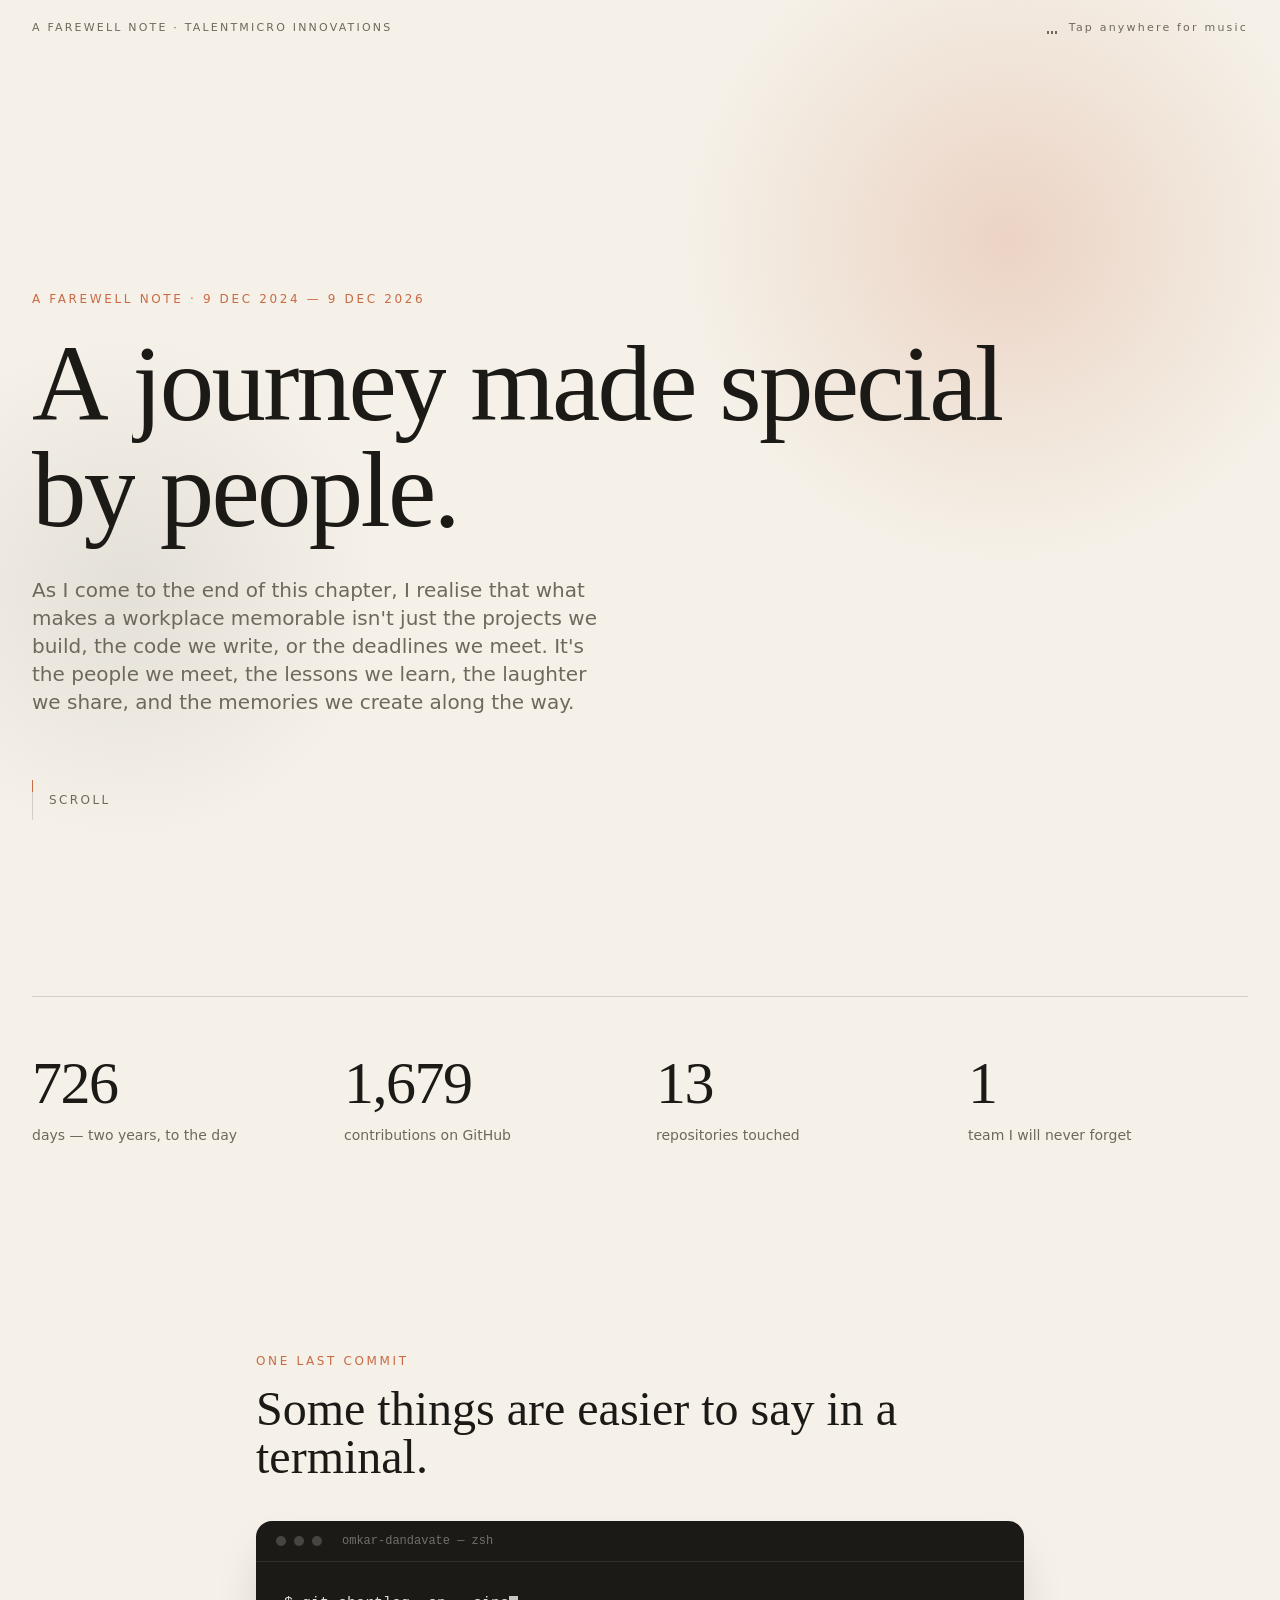
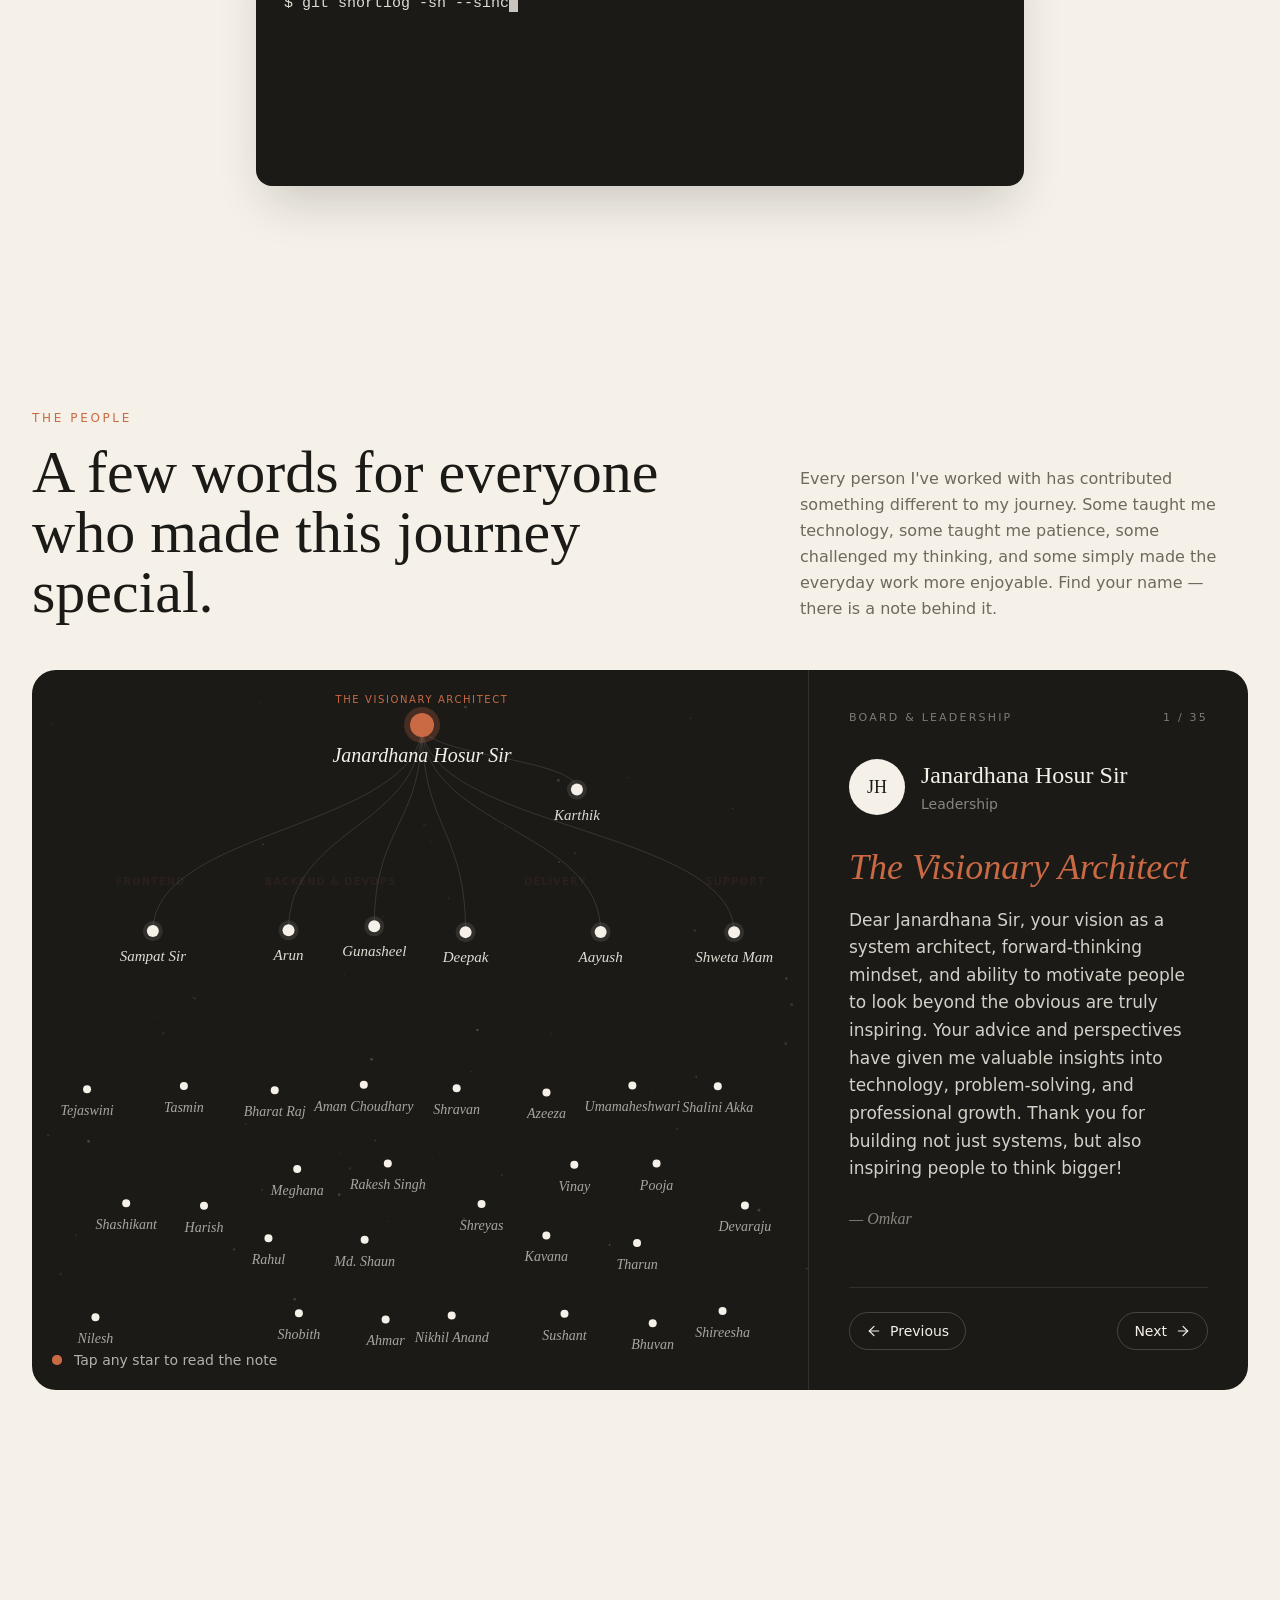
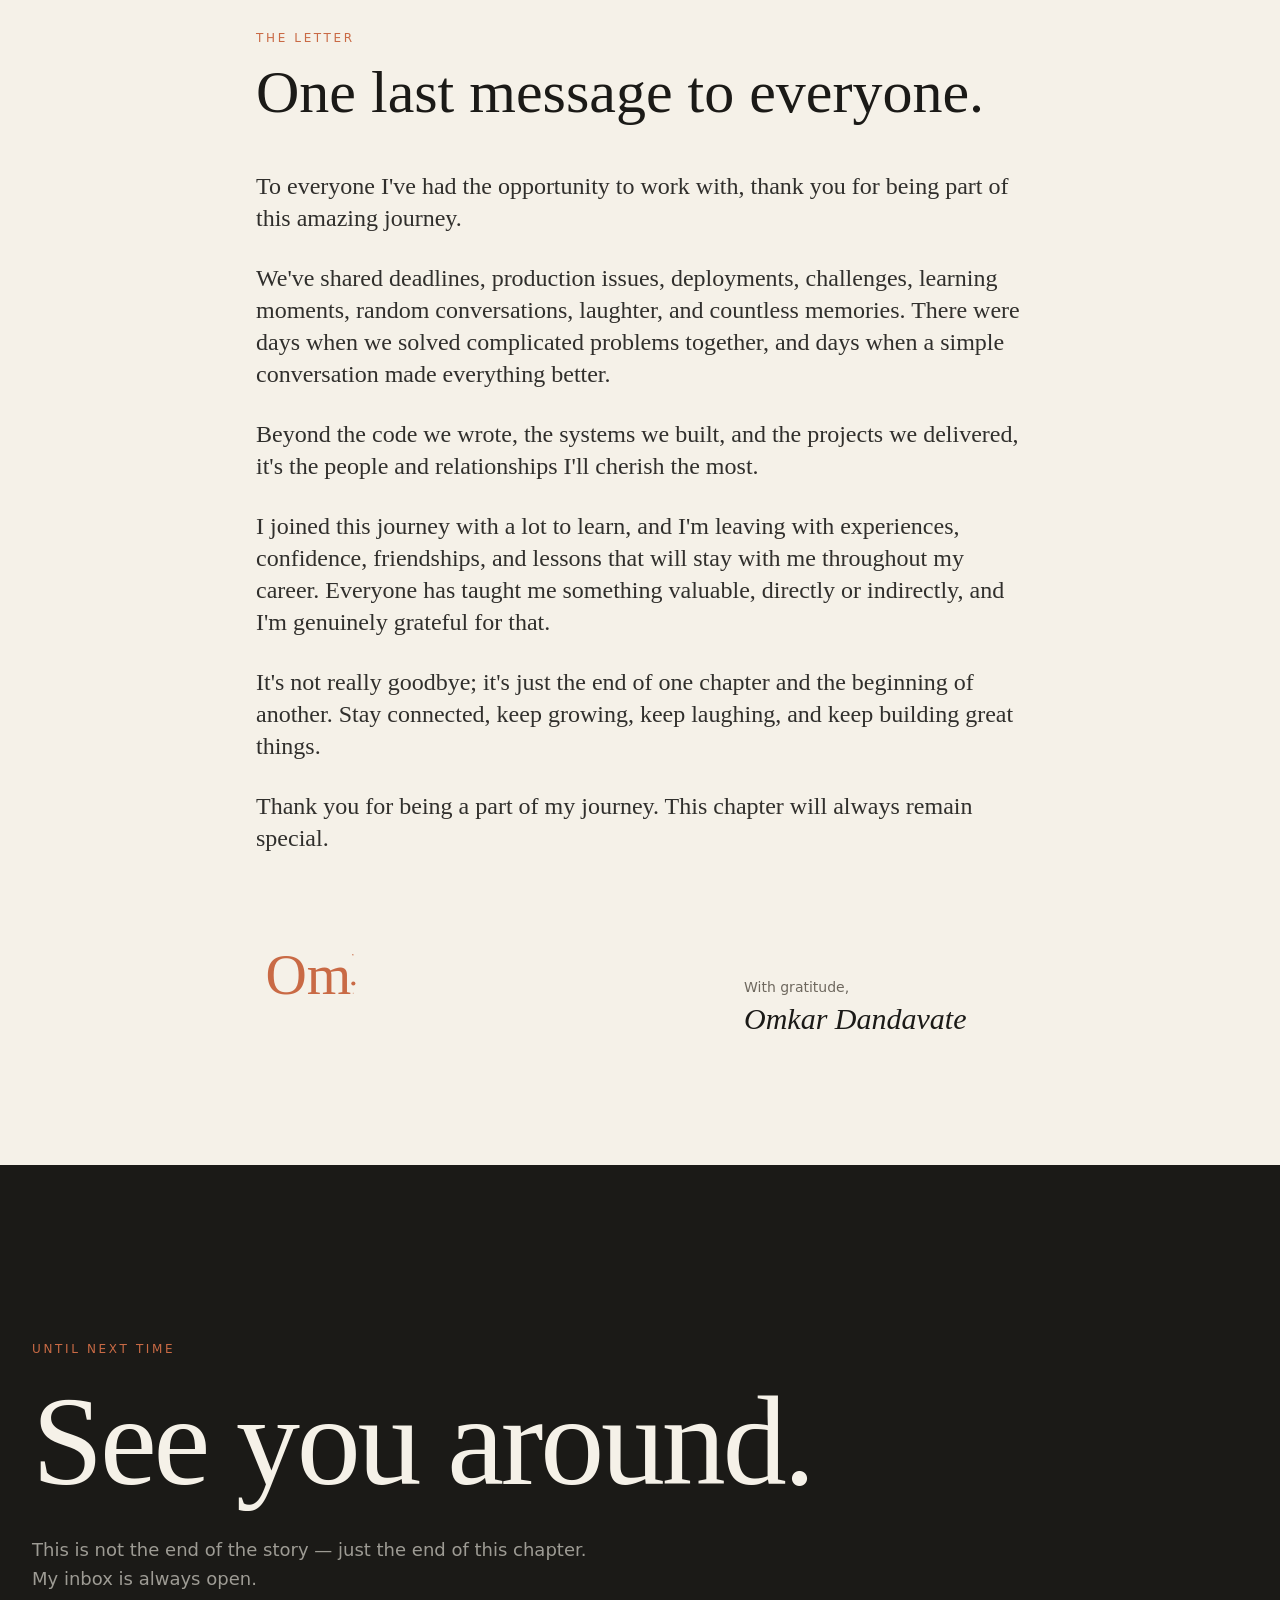
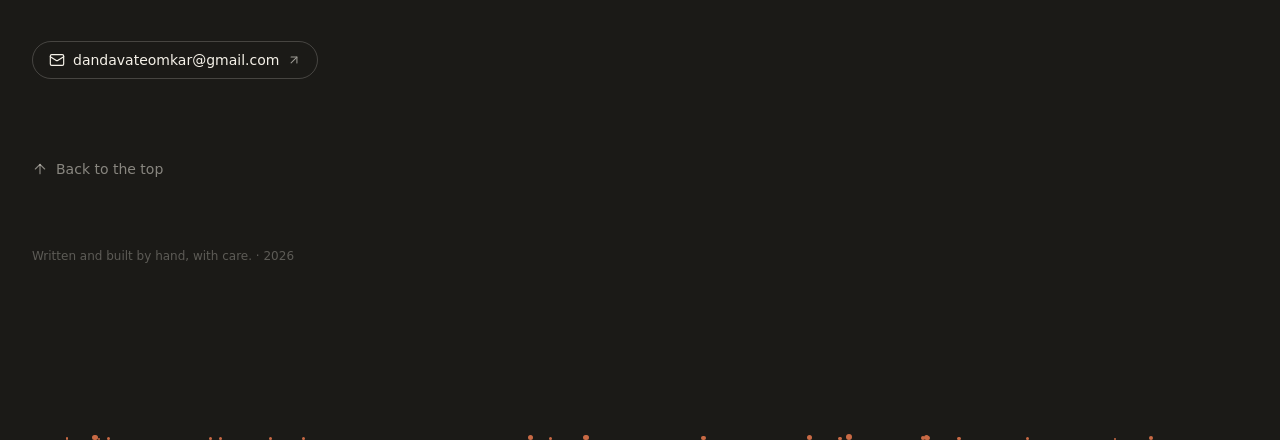
==== commit aa9b16de: "feat: add background music functionality with sadness-and-sorrow.mp3" ====
--- a/dashboard.html
+++ b/dashboard.html
@@ -67,9 +67,10 @@
       <i class="block w-[2px] h-full bg-current origin-bottom scale-y-[.25] group-[.playing]:animate-eq" style="animation-delay:-.3s"></i>
       <i class="block w-[2px] h-full bg-current origin-bottom scale-y-[.25] group-[.playing]:animate-eq" style="animation-delay:-.6s"></i>
     </span>
-    <span id="music-label">Ambience</span>
+    <span id="music-label">Music</span>
   </button>
 </header>
+<audio id="bgm" src="music/sadness-and-sorrow.mp3" loop preload="auto" hidden></audio>
 
 <main>
 
@@ -710,9 +711,26 @@
   }, 1400);
 })();
 
-/* ---------- ambience: a slow, warm pad synthesised with Web Audio (no audio files) ---------- */
+/* ---------- music: plays music/sadness-and-sorrow.mp3 (drop the piano track there, next to index.html);
+   if that file is missing, falls back to a slow, sad piano synthesised with Web Audio ---------- */
+const bgm = $('bgm'), BGM_VOL = .55;
+let useFile = true, fadeTimer = 0;
 let actx = null, bus = null, musicOn = false, mTimer = 0, mNext = 0, mStep = 0;
-const CHORDS = [[48,55,60,64,67],[45,52,57,60,64],[41,48,53,57,60],[43,50,55,59,62]];
+bgm.addEventListener('error', () => {
+  useFile = false;
+  if (musicOn) { musicOn = false; setMusic(true); }        // switch the running music over to the synth
+});
+function fadeBgm(to, done) {
+  clearInterval(fadeTimer);
+  fadeTimer = setInterval(() => {
+    const v = bgm.volume + (to > bgm.volume ? .03 : -.05);
+    if ((to > bgm.volume && v >= to) || (to <= bgm.volume && v <= to)) { bgm.volume = to; clearInterval(fadeTimer); if (done) done(); }
+    else bgm.volume = Math.min(1, Math.max(0, v));
+  }, 60);
+}
+/* Am - F - Dm - E, a minor-key piano progression: bass note, then a rolling arpeggio with a high note on top */
+const CHORDS = [[45,57,60,64],[41,57,60,65],[38,57,62,65],[40,56,59,64]];
+const ARP = [1, 2, 3, 2, 1, 2, 3, 2];
 const mtof = (m) => 440 * Math.pow(2, (m - 69) / 12);
 function audio() {
   if (!actx) {
@@ -725,32 +743,47 @@
   if (actx.state === 'suspended') actx.resume();
   return actx;
 }
-function note(freq, when, len, vol, type) {
-  const o = actx.createOscillator(), g = actx.createGain();
-  o.type = type; o.frequency.value = freq;
-  g.gain.setValueAtTime(.0001, when);
-  g.gain.exponentialRampToValueAtTime(vol, when + .4);
-  g.gain.exponentialRampToValueAtTime(.0001, when + len);
-  o.connect(g); g.connect(bus); o.start(when); o.stop(when + len + .1);
+/* a piano-like key: quick strike, long natural decay, a quiet octave partial for brightness */
+function key(freq, when, len, vol) {
+  [[1, 'triangle', vol], [2, 'sine', vol * .25]].forEach(([mul, type, v]) => {
+    const o = actx.createOscillator(), g = actx.createGain();
+    o.type = type; o.frequency.value = freq * mul;
+    g.gain.setValueAtTime(.0001, when);
+    g.gain.exponentialRampToValueAtTime(v, when + .012);
+    g.gain.exponentialRampToValueAtTime(.0001, when + len);
+    o.connect(g); g.connect(bus); o.start(when); o.stop(when + len + .1);
+  });
 }
 function schedule() {
   while (mNext < actx.currentTime + .6) {
-    const chord = CHORDS[Math.floor(mStep / 8) % CHORDS.length];
-    if (mStep % 8 === 0) { note(mtof(chord[0] - 12), mNext, 6, .16, 'sine'); chord.slice(1).forEach(m => note(mtof(m), mNext, 6, .035, 'triangle')); }
-    if (mStep % 2 === 1) note(mtof(chord[1 + Math.floor(Math.random() * 4)] + 12), mNext, 2.4, .05, 'sine');
-    mNext += .75; mStep++;
+    const chord = CHORDS[Math.floor(mStep / 8) % CHORDS.length], beat = mStep % 8;
+    if (beat === 0) { key(mtof(chord[0]), mNext, 5, .16); key(mtof(chord[0] - 12), mNext, 5, .08); }
+    key(mtof(chord[ARP[beat]]), mNext, 2.6, .07);
+    if (beat === 0 || beat === 5) key(mtof(chord[1 + Math.floor(Math.random() * 3)] + 12), mNext + .02, 3, .06);
+    mNext += .62; mStep++;
   }
 }
 function setMusic(on) {
   musicOn = on;
   $('music').classList.toggle('playing', on);
   $('music').setAttribute('aria-pressed', String(on));
-  $('music-label').textContent = on ? 'Ambience on' : 'Ambience';
+  $('music-label').textContent = on ? 'Music on' : 'Music';
+  if (useFile) {
+    if (on) { bgm.volume = 0; bgm.play().then(() => fadeBgm(BGM_VOL)).catch(() => {}); }
+    else fadeBgm(0, () => bgm.pause());
+    return;
+  }
   if (on) { audio(); bus.gain.setTargetAtTime(.5, actx.currentTime, .8); mNext = actx.currentTime + .1; schedule(); mTimer = setInterval(schedule, 200); }
   else { clearInterval(mTimer); if (bus) bus.gain.setTargetAtTime(0, actx.currentTime, .4); }
 }
+const isPlaying = () => (useFile ? !bgm.paused : !!actx && actx.state === 'running');
 $('music').onclick = () => { armed = false; setMusic(!musicOn); };
-document.addEventListener('visibilitychange', () => { if (document.hidden && musicOn) setMusic(false); });
+/* pause while the tab is hidden, pick up again when the visitor comes back */
+let resumeOnShow = false;
+document.addEventListener('visibilitychange', () => {
+  if (document.hidden && musicOn) { resumeOnShow = true; setMusic(false); }
+  else if (!document.hidden && resumeOnShow) { resumeOnShow = false; setMusic(true); }
+});
 
 /* autoplay: browsers only allow sound after the visitor interacts, so we try at once and otherwise
    start on their very first tap, click or key press anywhere on the page */
@@ -763,10 +796,10 @@
   if (reduced) return;
   setMusic(true);
   setTimeout(() => {
-    if (actx && actx.state === 'running') return;        // allowed (e.g. the visitor has been here before)
+    if (isPlaying()) return;                             // allowed (e.g. the visitor has been here before)
     setMusic(false);
     armed = true;
-    $('music-label').textContent = 'Tap anywhere for ambience';
+    $('music-label').textContent = 'Tap anywhere for music';
     ['pointerdown', 'keydown', 'touchend'].forEach(ev => addEventListener(ev, startOnGesture, { once: true, passive: true }));
   }, 400);
 })();
